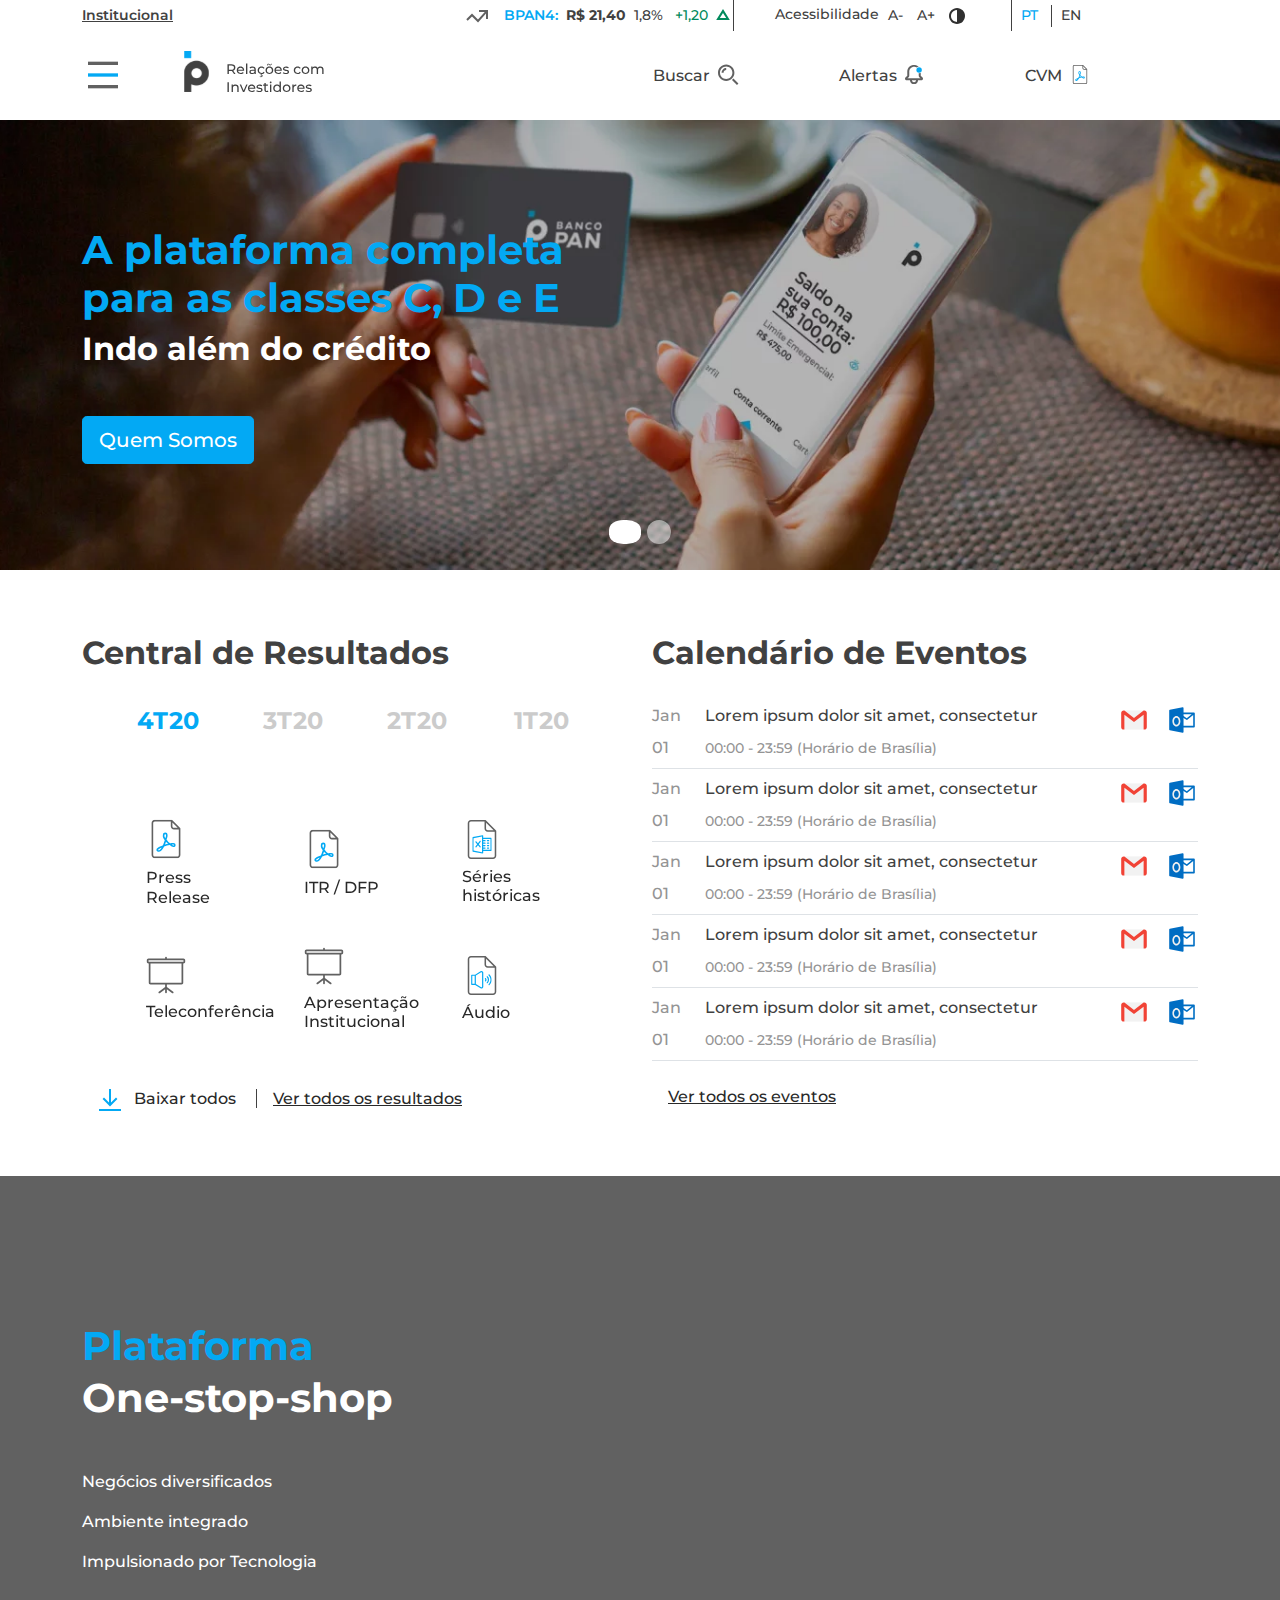
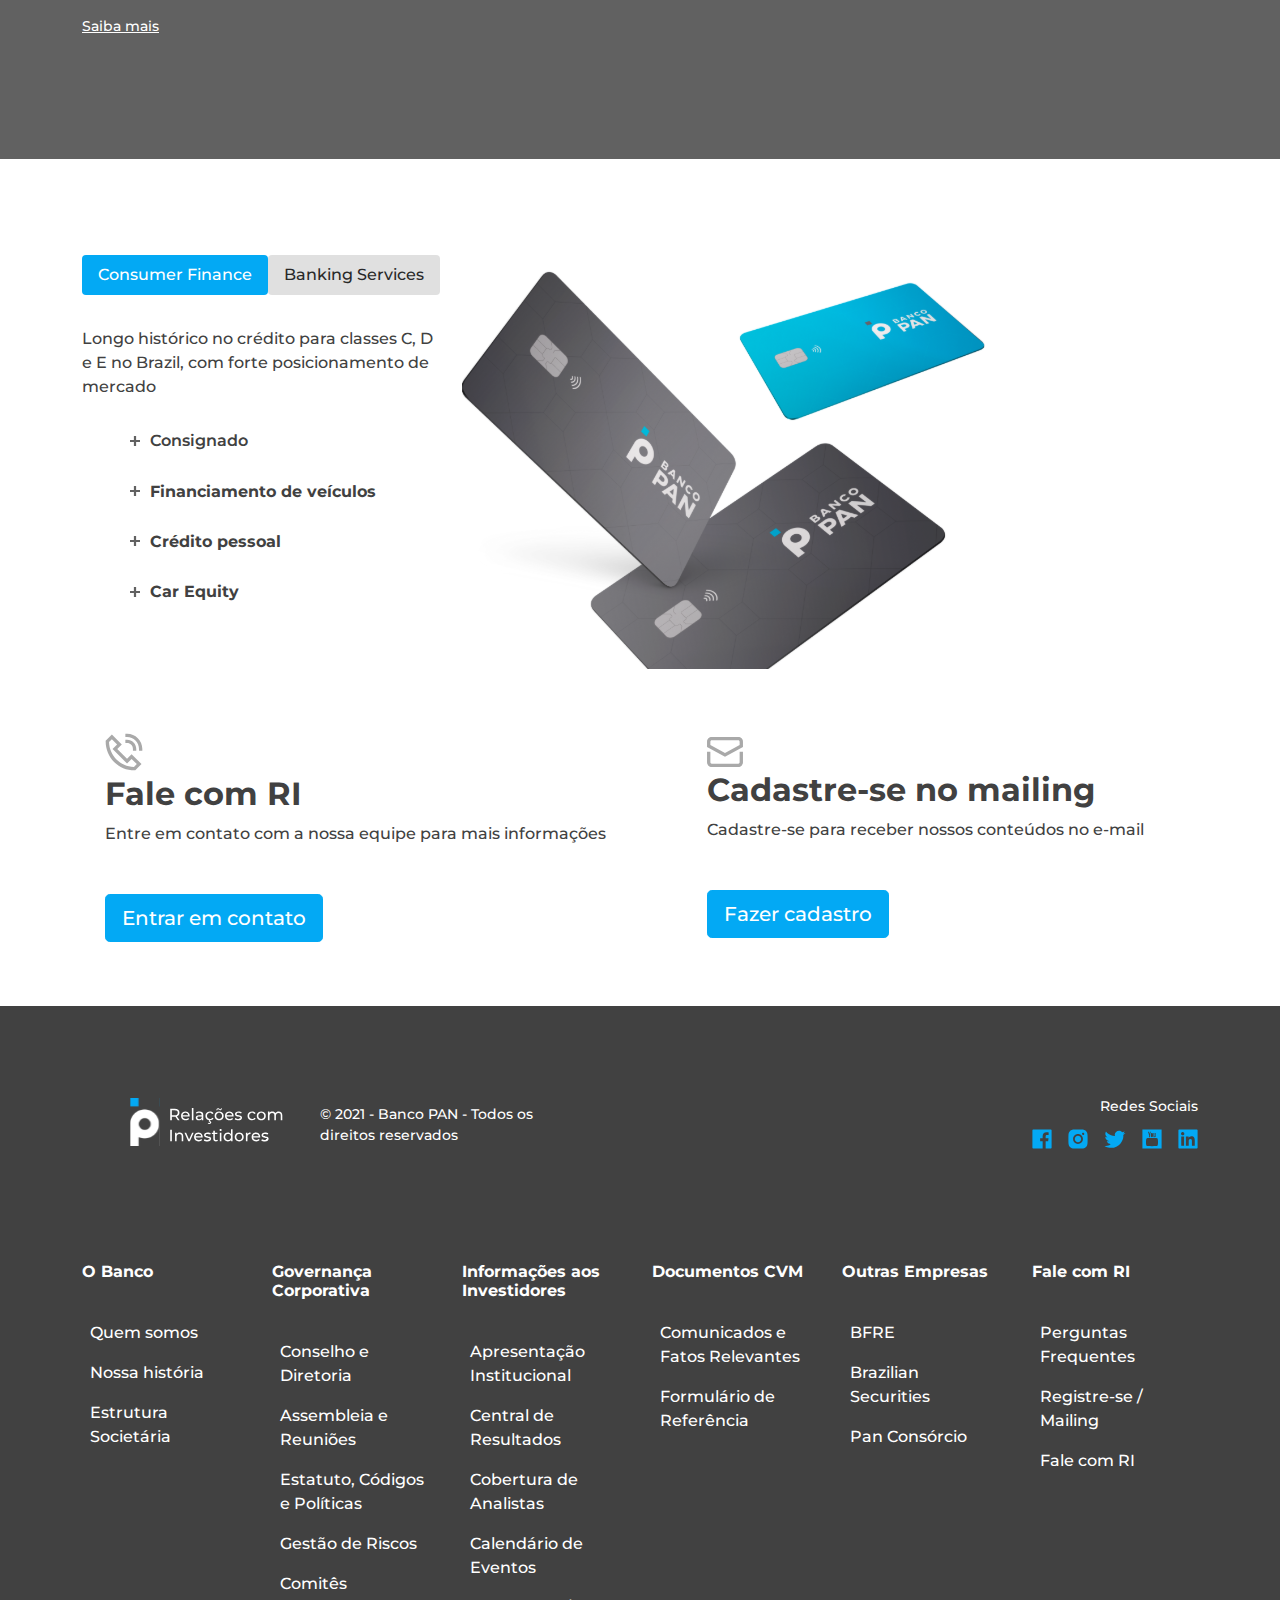
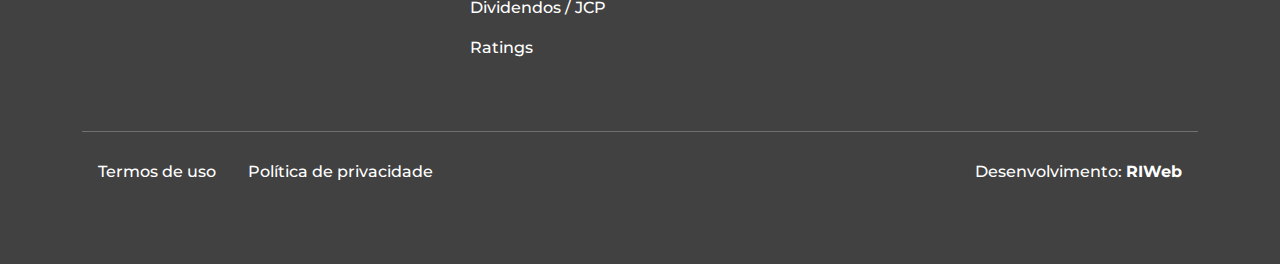
==== index.html @ a2a96b4c "2 pages left" ====
<!doctype html>
<html lang="en">
  <head>
    <meta charset="utf-8">
    <meta name="viewport" content="width=device-width, initial-scale=1">

    <link rel="stylesheet" href="css/main.css">
    <link href="https://unpkg.com/aos@2.3.1/dist/aos.css" rel="stylesheet">
    <link rel="icon" href="images/brand.svg">

    <title>BANCO PAN - Home</title>
    
  </head>
  
  <body>
    <header id="header">
        <!-- top header -->
      <div class="top-header d-none d-lg-block container">
          <div class="row gx-0 align-items-center">

              <div class="col-1">
                  <a href="#" class="fw-bold text-dark text-decoration-underline" >Institucional</a>
              </div>

              <div class="offset-3 col-3">
                  <div class="content text-center">
                      <img class="d-inline px-2" src="images/stock.svg" alt="stock">
                      <div class="d-inline fw-bold text-primary px-1">BPAN4:</div>
                      <div class="d-inline fw-bolder">R$ 21,40</div>
                      <span class="d-inline px-1">1,8%</span>
                      <span class="d-inline text-feedback px-1">+1,20</span>
                      <img class="d-inline pb-1" src="images/vector2.svg" alt="stock">
                  </div>
              </div>

              <div class="col-3 border-dark border-start border-end border-1">
                  <div class="content text-center">
                      <p class="d-inline">Acessibilidade</p>
                      <button class="btn btn-sm px-1 ">A-</button>
                      <button class="btn btn-sm px-1 ">A+</button>
                      <button class="btn btn-sm px-1 pt-1"><img class="" src="images/darkmode.svg" alt="darkmode"></button>
                  </div>
              </div>

              <div class="col-2">
                  <div class="content">
                      <button active class="btn btn-sm text-primary">PT</button>
                      <span class=" border-start border-1 pb-1 border-dark"></span>
                      <button class="btn btn-sm">EN</button>
                  </div>
              </div>
          </div>
      </div>
      <!-- top header -->
      <!-- navbar -->
      <div class="container">
          <div class="row py-4 py-lg-3 pb-lg-4 gx-0 justify-content-between justify-content-lg-start align-items-end">

            <div class="col-3 col-lg-1">
                <button class="btn sidebar-toggle p-0">
                    <img class="mw-100" src="images/nav.svg" alt="nav">
                </button>
            </div>

            <div class="col-4 col-lg-2">
                <a href="index.html">
                    <img class="mw-100" src="images/brand-content.svg" alt="brand-content">
                </a>
            </div>

            <div class="d-none d-lg-block offset-lg-3 col-lg-2">
                <button class="btn searchbar-toggle">
                    Buscar 
                    <img class="mw-100 px-1 pb-1" src="images/search.svg" alt="search">
                </button>
            </div>

            <div class="d-none d-lg-block col-lg-2">
                <div class="dropdown">
                  <button class="btn btn-secondary dropdown-toggle" type="button" id="dropdownMenuButton1" data-bs-toggle="dropdown" aria-expanded="false">
                    Alertas  
                    <img class="mw-100 px-1 pb-1" src="images/alerted.svg" alt="alert">
                  </button>
                  <ul style="height: 400px;" class="scroll dropdown-menu dropdown-menu-end navbar-nav-scroll shadow py-4" aria-labelledby="dropdownMenuButton1">
                    <li class="user-select-none text-gray px-5">Últimas Atualizações</li>
                    <li class="py-4">
                        
                        <a class="dropdown-item px-5" href="#"><small class="dropdown-item text-gray">29/03/2021</small>Teleconferência 4T20</a>
                    </li>
                    <li class="py-4">
                        
                        <a class="dropdown-item px-5" href="#"><small class="dropdown-item text-gray">29/03/2021</small>Teleconferência 4T20</a>
                    </li>
                    <li class="py-4">
                        
                        <a class="dropdown-item px-5" href="#"><small class="dropdown-item text-gray">29/03/2021</small>Teleconferência 4T20</a>
                    </li>
                    <li class="py-4">
                        
                        <a class="dropdown-item px-5" href="#"><small class="dropdown-item text-gray">29/03/2021</small>Teleconferência 4T20</a>
                    </li>
                    <li><a class="nav-link text-nowrap px-5" href="#">Ver mais atualizações</a></li>
                  </ul>
                </div>
            </div>

            <div class="d-none d-lg-block col-lg-2">
                <button class="btn">
                    CVM  
                    <img class="mw-100 px-1 pb-1" src="images/pdf 1.svg" alt="pdf 1">
                </button>
            </div>

          </div>

      </div>
      <!-- navbar -->
      <!-- navbar-aside -->
      <aside class="sidebar">
        <div class="sidebar-header d-flex align-items-center justify-content-start justify-content-lg-evenly pt-6 pb-3 bg-dark">
        <button class="close-btn btn">
          <img class="mw-100" src="images/close.svg" alt="close">
        </button>
        <a href="index.html"><img class="mw-100" src="images/brand-white.svg" alt="brand">
        </div></a>
        <!-- search -->
        <div class="container">
            <div class="row d-flex d-lg-none gx-3 justify-content-between align-items-center border-bottom border-1 border-gray ">
              <div class="col-12 text-center">
                  <a href="#" class="nav-link text-dark" >Institucional</a>
              </div>
              <div class="col-8">
                  <form action="" method="GET">
                    <div class="input-group">
                        <input type="text" class="form-control" placeholder="" aria-label="Search Button" aria-describedby="search-btn2">
                        <button type="submit" class="btn" id="search-btn2">
                            <img class="mw-100 px-1 pb-1" src="images/search.svg" alt="search">
                        </button>
                      </div>
                  </form>
              </div>

              <div class="col-2">
                  <!-- <button class="btn">
                      <img class="mw-100 px-1 pb-1" src="images/alerted.svg" alt="alert">
                  </button> -->
                  <div class="dropdown text-center">
                    <button class="btn btn-secondary dropdown-toggle" type="button" id="dropdownMenuButton1" data-bs-toggle="dropdown" aria-expanded="false">
                      <img class="mw-100 px-1 pb-1" src="images/alerted.svg" alt="alert">
                    </button>
                    <ul class="dropdown-menu navbar-nav-scroll dropdown-menu-end shadow py-4" aria-labelledby="dropdownMenuButton1">
                      <li class="user-select-none text-gray px-5">Últimas Atualizações</li>
                      <li class="py-4">

                          <a class="dropdown-item px-5" href="#"><small class="dropdown-item text-gray">29/03/2021</small>Teleconferência 4T20</a>
                      </li>
                      <li class="py-4">

                          <a class="dropdown-item px-5" href="#"><small class="dropdown-item text-gray">29/03/2021</small>Teleconferência 4T20</a>
                      </li>
                      <li class="py-4">

                          <a class="dropdown-item px-5" href="#"><small class="dropdown-item text-gray">29/03/2021</small>Teleconferência 4T20</a>
                      </li>
                      <li class="py-4">

                          <a class="dropdown-item px-5" href="#"><small class="dropdown-item text-gray">29/03/2021</small>Teleconferência 4T20</a>
                      </li>
                      <li><a class="nav-link text-nowrap px-5" href="#">Ver mais atualizações</a></li>
                    </ul>
                  </div>
              </div>

              <div class="col-2">
                  <button class="btn">
                      <img class="mw-100 px-1 pb-1" src="images/pdf 1.svg" alt="pdf 1">
                  </button>
              </div>

            </div>
        </div>
        <!--nav menu -->

        <!-- nav accordion -->
        <!-- nav accordion -->
        <!-- nav accordion -->
        <div class="accordion accordion-flush ps-3 ps-lg-8 mt-4 mt-lg-7" id="accordionNav1">
          <div class="accordion-item">
            <h2 class="accordion-header" id="nav-heading1">
              <button class="accordion-button collapsed" type="button" data-bs-toggle="collapse" data-bs-target="#nav-collapse1" aria-expanded="false" aria-controls="nav-collapse1">
                O Banco
              </button>
            </h2>
            <div id="nav-collapse1" class="accordion-collapse collapse" aria-labelledby="nav-heading1" data-bs-parent="#accordionNav1">
              <div class="accordion-body">
                <ul class="ps-5 navbar-nav">
                  <li class="nav-item">
                      <a href="quem-somos.html" class="nav-link">Quem somos</a>
                  </li>
                  <li class="nav-item">
                      <a href="nossa-história.html" class="nav-link">Nossa história</a>
                  </li>
                  <li class="nav-item">
                      <a href="estrutura-Societária.html" class="nav-link">Estrutura Societária</a>
                  </li>
                </ul>
              </div>
            </div>
          </div>
          <div class="accordion-item">
            <h2 class="accordion-header" id="nav-heading2">
              <button class="accordion-button collapsed" type="button" data-bs-toggle="collapse" data-bs-target="#nav-collapse2" aria-expanded="false" aria-controls="nav-collapse2">
                Governança Corporativa
              </button>
            </h2>
            <div id="nav-collapse2" class="accordion-collapse collapse" aria-labelledby="nav-heading2" data-bs-parent="#accordionNav1">
              <div class="accordion-body">
                <ul class="ps-6 navbar-nav">
                  <li class="nav-item">
                      <a href="conselho-e-diretoria.html" class="nav-link">Conselho e Diretoria</a>
                  </li>
                  <li class="nav-item">
                      <a href="assembleia-e-reuniões.html" class="nav-link">Assembleia e Reuniões</a>
                  </li>
                  <li class="nav-item">
                      <a href="policy.html" class="nav-link">Estatuto, Códigos e Políticas</a>
                  </li>
                  </li>
                  <li class="nav-item">
                      <a href="gestão-de-riscos.html" class="nav-link">Gestão de Riscos</a>
                  </li>
                  </li>
                  <li class="nav-item">
                      <a href="comites.html" class="nav-link">Comitês</a>
                  </li>
                </ul>
              </div>
            </div>
          </div>
          <!-- normal link -->
          <a class="nav-link ps-7 fw-bolder text-dark ps-lg-7 ms-1" href="#">Sustentabilidade</a>
          <div class="accordion-item">
            <h2 class="accordion-header" id="nav-heading3">
              <button class="accordion-button collapsed" type="button" data-bs-toggle="collapse" data-bs-target="#nav-collapse3" aria-expanded="false" aria-controls="nav-collapse3">
                Informações aos Investidores
              </button>
            </h2>
            <div id="nav-collapse3" class="accordion-collapse collapse" aria-labelledby="nav-heading3" data-bs-parent="#accordionNav1">
              <div class="accordion-body">
                <ul class="ps-6 navbar-nav">
                  <li class="nav-item">
                      <a href="#" class="nav-link">Apresentação Institucional</a>
                  </li>
                  <li class="nav-item">
                      <a href="central-de-resultados.html" class="nav-link">Central de Resultados</a>
                  </li>
                  <li class="nav-item">
                      <a href="#" class="nav-link">Cobertura de Analistas</a>
                  </li>
                  </li>
                  <li class="nav-item">
                      <a href="calendário-de-eventos.html" class="nav-link">Calendário de Eventos</a>
                  </li>
                  </li>
                  <li class="nav-item">
                      <a href="#" class="nav-link">Dividendos / JCP</a>
                  </li>
                  </li>
                  <li class="nav-item">
                      <a href="#" class="nav-link">Ratings</a>
                  </li>
                </ul>
              </div>
            </div>
          </div>
          <div class="accordion-item">
            <h2 class="accordion-header" id="nav-heading4">
              <button class="accordion-button collapsed" type="button" data-bs-toggle="collapse" data-bs-target="#nav-collapse4" aria-expanded="false" aria-controls="nav-collapse4">
                Formulário de Referência
              </button>
            </h2>
            <div id="nav-collapse4" class="accordion-collapse collapse" aria-labelledby="nav-heading4" data-bs-parent="#accordionNav1">
              <div class="accordion-body">
                <ul class="ps-6 navbar-nav">
                  <li class="nav-item">
                      <a href="#" class="nav-link">Comunicados e Fatos Relevantes</a>
                  </li>
                  <li class="nav-item">
                      <a href="#" class="nav-link">Formulário de Referência</a>
                  </li>
                </ul>
              </div>
            </div>
          </div>
          <div class="accordion-item">
            <h2 class="accordion-header" id="nav-heading5">
              <button class="accordion-button collapsed" type="button" data-bs-toggle="collapse" data-bs-target="#nav-collapse5" aria-expanded="false" aria-controls="nav-collapse5">
                Pan Consórcio
              </button>
            </h2>
            <div id="nav-collapse5" class="accordion-collapse collapse" aria-labelledby="nav-heading5" data-bs-parent="#accordionNav1">
              <div class="accordion-body">
                <ul class="ps-6 navbar-nav">
                  <li class="nav-item">
                      <a href="#" class="nav-link">BFRE</a>
                  </li>
                  <li class="nav-item">
                      <a href="#" class="nav-link">Brazilian Securitiesa</a>
                  </li>
                  </li>
                  <li class="nav-item">
                      <a href="#" class="nav-link">Pan Consórcio</a>
                  </li>
                </ul>
              </div>
            </div>
          </div>
          <div class="accordion-item">
            <h2 class="accordion-header" id="nav-heading6">
              <button class="accordion-button collapsed" type="button" data-bs-toggle="collapse" data-bs-target="#nav-collapse6" aria-expanded="false" aria-controls="nav-collapse6">
                Fale com RI
              </button>
            </h2>
            <div id="nav-collapse6" class="accordion-collapse collapse" aria-labelledby="nav-heading6" data-bs-parent="#accordionNav1">
              <div class="accordion-body">
                <ul class="ps-6 navbar-nav">
                  <li class="nav-item">
                      <a href="#" class="nav-link">Perguntas Frequentes</a>
                  </li>
                  </li>
                  <li class="nav-item">
                      <a href="registre-se.html" class="nav-link">Registre-se / Mailing</a>
                  </li>
                  </li>
                  <li class="nav-item">
                      <a href="fale-com-rI.html" class="nav-link">Fale com RI</a>
                  </li>
                </ul>
              </div>
            </div>
          </div>
        </div>

        <!-- Stock -->
        <div class="d-block d-lg-none mb-4 ps-3">
            <div class="content text-start">
                <img class="d-inline px-2" src="images/stock.svg" alt="stock">
                <div class="d-inline fw-bold text-primary px-1">BPAN4:</div>
                <div class="d-inline fw-bolder">R$ 21,40</div>
                <span class="d-inline px-1">1,8%</span>
                <span class="d-inline text-feedback px-1">+1,20</span>
                <img class="d-inline pb-1" src="images/vector2.svg" alt="stock">
            </div>
        </div>

        <!-- accessiblity -->
        <div class="border-dark ps-4 mb-3 d-block d-lg-none">
            <div class="content">
                <p class="d-inline">Acessibilidade</p>
                <button class="btn btn-sm px-1 ">A-</button>
                <button class="btn btn-sm px-1 ">A+</button>
                <button class="btn btn-sm px-1 pt-1"><img class="" src="images/darkmode.svg" alt="darkmode"></button>
            </div>
        </div>

        <!-- language -->
        <div class="d-block ps-4 d-lg-none">
            <div class="content">
                <button active class="btn btn-sm text-primary">PT</button>
                <span class=" border-start border-1 pb-1 border-dark"></span>
                <button class="btn btn-sm">EN</button>
            </div>
        </div>

        


      </aside>
      <!-- navbar-aside -->
      <!-- searchbar toggle -->
      <div class="searchbar">
          <div class="container text-center py-5">
            <form action="" method="GET" class="col-10 mx-auto">
              <div class="input-group">
                  <button type="submit" class="btn" id="search-btn2">
                      <img class="mw-100 px-1 pb-1" src="images/searchblue.svg" alt="searchblue">
                  </button>
                  <input type="text" class="form-control border-bottom border-1 border-gray" placeholder="Ex. CVM" aria-label="Search Button" aria-describedby="search-btn2">
                  <button class="btn close-search" id="search-close">
                      <img class="mw-100 px-1 pb-1" src="images/closedark.svg" alt="searchblue">
                  </button>
                </div>
            </form>
          </div>
      </div>
      <!-- searchbar toggle -->
    </header>
    
      

      <!-- header ends here -->
      <!-- header ends here -->
      <!-- header ends here -->

      <!-- carousel -->
      <div class="bannercarousel container-fluid px-0">
        <div id="carouselIndicators" class="carousel slide" data-bs-ride="carousel">
          <div class="carousel-indicators">
            <button type="button" data-bs-target="#carouselIndicators" data-bs-slide-to="0" class="active" aria-current="true" aria-label="Slide 1"></button>
            <button type="button" data-bs-target="#carouselIndicators" data-bs-slide-to="1" aria-label="Slide 2"></button>
          </div>
          <div class="carousel-inner text-white">

            <div style="background-image: url(images/banner.webp);" class="carousel-item active position-relative">
              <div class="carousel-body">
                <div class="container h-100">
                  <div class="h-100 row justify-content-center justify-content-lg-start">
                    <div class="col-12 colmd-md-8 col-lg-6 align-self-center">
                      <h1 class="text-primary fw-bolder text-center text-lg-start">A plataforma completa para as classes C, D e E</h1>
                      <h2 class="fw-bolder text-center mb-5 text-lg-start">Indo além do crédito</h2>
                      <div class="text-center text-lg-start">
                          <button class="btn text-white btn-lg btn-primary ">Quem Somos</button>
                      </div>
                    </div>
                  </div>
                </div>
              </div>
            </div>

            <div style="background-image: url(images/banner-2.webp);" class="carousel-item position-relative">
              <div class="carousel-body">
                <div class="container h-100">
                  <div class="h-100 row justify-content-center justify-content-lg-start">
                    <div class="col-12 colmd-md-8 col-lg-6 align-self-center">
                      <h1 class="text-primary fw-bolder text-center text-lg-start">Divulgação de Resultados
                      4T20</h1>
                      <h2 class="fw-bolder text-center mb-5 text-lg-start">Teleconferência realizada em 09
                      de fevereiro</h2>
                      <div class="text-center text-lg-start">
                          <button class="btn text-white btn-lg btn-primary ">Quem Somos</button>
                      </div>
                    </div>
                  </div>
                </div>
              </div>
            </div>

          </div>
        </div>
      </div>

      <!-- section 2 -->
      <!-- section 2 -->
      <!-- section 2 -->
      <div class="container">
        <div class="row row-cols-1 row-cols-xl-2 gy-4 py-7">

          <div class="col">
            <h2 class="fw-bolder text-center text-lg-start mb-4">Central de Resultados</h2>

            <!--results carousel -->
            <div class="resultscarousel container">
              <div id="resultsCarousel" class="carousel slide" data-bs-interval="false" data-bs-ride="carousel">


                <!-- carousel buttons for desktop tab-->
                <div class="row row-cols-4 d-none d-lg-flex resultsbutton carousel-indicators">
                  <button type="button" data-bs-target="#resultsCarousel" data-bs-slide-to="0" class="btn active" aria-current="true" aria-label="Slide 1">4T20</button>

                  <button class="btn" type="button" data-bs-target="#resultsCarousel" data-bs-slide-to="1" aria-label="Slide 2">3T20</button>

                  <button class="btn" type="button" data-bs-target="#resultsCarousel" data-bs-slide-to="2" aria-label="Slide 3">2T20</button>

                  <button class="btn" type="button" data-bs-target="#resultsCarousel" data-bs-slide-to="3" aria-label="Slide 4">1T20</button>

                </div>
                <div class="carousel-inner">

                  <div class="carousel-item active">
                    <div class="carousel-body">
                      <div class="container">
                        

                        <div class="text-center d-lg-none">
                          <h2 class="text-primary mt-2 fw-bolder">4T20</h2>
                        </div>

                        <div class="row row-cols-1 row-cols-lg-3 gy-4 py-5 justify-content-center justify-content-lg-start align-items-center">
                          
                          <div class="col">
                            <a class="d-flex nav-link d-lg-grid gap-lg-2" href="#">
                              <img src="images/pdf 1.svg" alt="">
                              <h6>Press Release</h6>
                            </a>
                          </div>
                          
                          <div class="col">
                            <a class="d-flex nav-link d-lg-grid gap-lg-2" href="#">
                              <img src="images/pdf 1.svg" alt="">
                              <h6>ITR / DFP</h6>
                            </a>
                          </div>
                          
                          <div class="col">
                            <a class="d-flex nav-link d-lg-grid gap-lg-2" href="#">
                              <img src="images/excel 1.svg" alt="">
                              <h6>Séries históricas</h6>
                            </a>
                          </div>
                          
                          <div class="col">
                            <a class="d-flex nav-link d-lg-grid gap-lg-2" href="#">
                              <img src="images/Vector(5).svg" alt="">
                              <h6>Teleconferência</h6>
                            </a>
                          </div>
                          
                          <div class="col">
                            <a class="d-flex nav-link d-lg-grid gap-lg-2" href="#">
                              <img src="images/Vector(5).svg" alt="">
                              <h6>Apresentação Institucional</h6>
                            </a>
                          </div>
                          
                          <div class="col">
                            <a class="d-flex nav-link d-lg-grid gap-lg-2" href="#">
                              <img src="images/docs 1.svg" alt="">
                              <h6>Áudio</h6>
                            </a>
                          </div>

                        </div>
                      </div>
                    </div>
                  </div>

                  <div class="carousel-item position-relative">
                    <div class="carousel-body">
                      <div class="container">
                        

                        <div class="text-center d-lg-none">
                          <h2 class="text-primary mt-2 fw-bolder">3T20</h2>
                        </div>

                        <div class="row row-cols-1 row-cols-lg-3 gy-4 py-5 justify-content-center justify-content-lg-start align-items-center">
                          
                          <div class="col">
                            <a class="d-flex nav-link d-lg-grid gap-lg-2" href="#">
                              <img src="images/pdf 1.svg" alt="">
                              <h6>Press Release</h6>
                            </a>
                          </div>
                          
                          <div class="col">
                            <a class="d-flex nav-link d-lg-grid gap-lg-2" href="#">
                              <img src="images/pdf 1.svg" alt="">
                              <h6>ITR / DFP</h6>
                            </a>
                          </div>
                          
                          <div class="col">
                            <a class="d-flex nav-link d-lg-grid gap-lg-2" href="#">
                              <img src="images/excel 1.svg" alt="">
                              <h6>Séries históricas</h6>
                            </a>
                          </div>
                          
                          <div class="col">
                            <a class="d-flex nav-link d-lg-grid gap-lg-2" href="#">
                              <img src="images/Vector(5).svg" alt="">
                              <h6>Teleconferência</h6>
                            </a>
                          </div>
                          
                          <div class="col">
                            <a class="d-flex nav-link d-lg-grid gap-lg-2" href="#">
                              <img src="images/Vector(5).svg" alt="">
                              <h6>Apresentação Institucional</h6>
                            </a>
                          </div>
                          
                          <div class="col">
                            <a class="d-flex nav-link d-lg-grid gap-lg-2" href="#">
                              <img src="images/docs 1.svg" alt="">
                              <h6>Áudio</h6>
                            </a>
                          </div>

                        </div>
                      </div>
                    </div>
                  </div>

                  <div class="carousel-item position-relative">
                    <div class="carousel-body">
                      <div class="container">
                        

                        <div class="text-center d-lg-none">
                          <h2 class="text-primary mt-2 fw-bolder">2T20</h2>
                        </div>

                        <div class="row row-cols-1 row-cols-lg-3 gy-4 py-5 justify-content-center justify-content-lg-start align-items-center">
                          
                          <div class="col">
                            <a class="d-flex nav-link d-lg-grid gap-lg-2" href="#">
                              <img src="images/pdf 1.svg" alt="">
                              <h6>Press Release</h6>
                            </a>
                          </div>
                          
                          <div class="col">
                            <a class="d-flex nav-link d-lg-grid gap-lg-2" href="#">
                              <img src="images/pdf 1.svg" alt="">
                              <h6>ITR / DFP</h6>
                            </a>
                          </div>
                          
                          <div class="col">
                            <a class="d-flex nav-link d-lg-grid gap-lg-2" href="#">
                              <img src="images/excel 1.svg" alt="">
                              <h6>Séries históricas</h6>
                            </a>
                          </div>
                          
                          <div class="col">
                            <a class="d-flex nav-link d-lg-grid gap-lg-2" href="#">
                              <img src="images/Vector(5).svg" alt="">
                              <h6>Teleconferência</h6>
                            </a>
                          </div>
                          
                          <div class="col">
                            <a class="d-flex nav-link d-lg-grid gap-lg-2" href="#">
                              <img src="images/Vector(5).svg" alt="">
                              <h6>Apresentação Institucional</h6>
                            </a>
                          </div>
                          
                          <div class="col">
                            <a class="d-flex nav-link d-lg-grid gap-lg-2" href="#">
                              <img src="images/docs 1.svg" alt="">
                              <h6>Áudio</h6>
                            </a>
                          </div>

                        </div>
                      </div>
                    </div>
                  </div>

                  <div class="carousel-item position-relative">
                    <div class="carousel-body">
                      <div class="container">
                        

                        <div class="text-center d-lg-none">
                          <h2 class="text-primary mt-2 fw-bolder">1T20</h2>
                        </div>

                        <div class="row row-cols-1 row-cols-lg-3 gy-4 py-5 justify-content-center justify-content-lg-start align-items-center">
                          
                          <div class="col">
                            <a class="d-flex nav-link d-lg-grid gap-lg-2" href="#">
                              <img src="images/pdf 1.svg" alt="">
                              <h6>Press Release</h6>
                            </a>
                          </div>
                          
                          <div class="col">
                            <a class="d-flex nav-link d-lg-grid gap-lg-2" href="#">
                              <img src="images/pdf 1.svg" alt="">
                              <h6>ITR / DFP</h6>
                            </a>
                          </div>
                          
                          <div class="col">
                            <a class="d-flex nav-link d-lg-grid gap-lg-2" href="#">
                              <img src="images/excel 1.svg" alt="">
                              <h6>Séries históricas</h6>
                            </a>
                          </div>
                          
                          <div class="col">
                            <a class="d-flex nav-link d-lg-grid gap-lg-2" href="#">
                              <img src="images/Vector(5).svg" alt="">
                              <h6>Teleconferência</h6>
                            </a>
                          </div>
                          
                          <div class="col">
                            <a class="d-flex nav-link d-lg-grid gap-lg-2" href="#">
                              <img src="images/Vector(5).svg" alt="">
                              <h6>Apresentação Institucional</h6>
                            </a>
                          </div>
                          
                          <div class="col">
                            <a class="d-flex nav-link d-lg-grid gap-lg-2" href="#">
                              <img src="images/docs 1.svg" alt="">
                              <h6>Áudio</h6>
                            </a>
                          </div>

                        </div>
                      </div>
                    </div>
                  </div>


                </div>

                <!-- carousel arrows -->
                <button class="d-lg-none carousel-control-prev" type="button" data-bs-target="#resultsCarousel" data-bs-slide="prev">
                  <span class="carousel-control-prev-icon" aria-hidden="true"></span>
                  <span class="visually-hidden">Previous</span>
                </button>
                <button class="d-lg-none carousel-control-next" type="button" data-bs-target="#resultsCarousel" data-bs-slide="next">
                  <span class="carousel-control-next-icon" aria-hidden="true"></span>
                  <span class="visually-hidden">Next</span>
                </button>
              </div>
            </div>

            <div class="text-center d-grid gap-2 gap-md-0  d-md-block text-lg-start">
              <a class="nav-link border-end d-inline py-0 border-1 border-md-0 border-dark" href="#">
                <img class="pe-2" src="images/download 1.svg" alt="">
                <span>Baixar todos</span>
              </a>
              <a href="#" class="d-inline text-decoration-underline nav-link">Ver todos os resultados</a>
            </div>


          </div>

          <div class="col">
            <h2 class="fw-bolder text-center text-lg-start mb-4">Calendário de Eventos</h2>

            <div class="calender-list calender-list-home mb-4">

              <!-- entry -->
              <div class="d-grid gap-3 d-md-flex border-bottom py-2">
                <div class="d-grid gap-2 gap-md-4 d-md-flex alight-items-center">
                  <div class="date d-md-grid gap-2 d-flex">
                    <div class="">Jan</div>
                    <div class="">01</div>
                  </div>
                  <div class="content d-grid gap-1 gap-lg-2">
                    <div class="title">Lorem ipsum dolor sit amet, consectetur</div>
                    <div class="time">00:00 - 23:59 (Horário de Brasília)</div>
                  </div>

                </div>
                <div class="col links justify-content-md-end d-flex gap-3">
                  <a href="#" class="nav-link p-0"><img src="images/gmail.svg" alt=""></a>
                  <a href="#" class="nav-link p-0"><img src="images/outlook.svg" alt=""></a>
                </div>
              </div>

              <!-- entry -->
              <div class="d-grid gap-3 d-md-flex border-bottom py-2">
                <div class="d-grid gap-2 gap-md-4 d-md-flex alight-items-center">
                  <div class="date d-md-grid gap-2 d-flex">
                    <div class="">Jan</div>
                    <div class="">01</div>
                  </div>
                  <div class="content d-grid gap-1 gap-lg-2">
                    <div class="title">Lorem ipsum dolor sit amet, consectetur</div>
                    <div class="time">00:00 - 23:59 (Horário de Brasília)</div>
                  </div>

                </div>
                <div class="col links justify-content-md-end d-flex gap-3">
                  <a href="#" class="nav-link p-0"><img src="images/gmail.svg" alt=""></a>
                  <a href="#" class="nav-link p-0"><img src="images/outlook.svg" alt=""></a>
                </div>
              </div>

              <!-- entry -->
              <div class="d-grid gap-3 d-md-flex border-bottom py-2">
                <div class="d-grid gap-2 gap-md-4 d-md-flex alight-items-center">
                  <div class="date d-md-grid gap-2 d-flex">
                    <div class="">Jan</div>
                    <div class="">01</div>
                  </div>
                  <div class="content d-grid gap-1 gap-lg-2">
                    <div class="title">Lorem ipsum dolor sit amet, consectetur</div>
                    <div class="time">00:00 - 23:59 (Horário de Brasília)</div>
                  </div>

                </div>
                <div class="col links justify-content-md-end d-flex gap-3">
                  <a href="#" class="nav-link p-0"><img src="images/gmail.svg" alt=""></a>
                  <a href="#" class="nav-link p-0"><img src="images/outlook.svg" alt=""></a>
                </div>
              </div>

              <!-- entry -->
              <div class="d-grid gap-3 d-md-flex border-bottom py-2">
                <div class="d-grid gap-2 gap-md-4 d-md-flex alight-items-center">
                  <div class="date d-md-grid gap-2 d-flex">
                    <div class="">Jan</div>
                    <div class="">01</div>
                  </div>
                  <div class="content d-grid gap-1 gap-lg-2">
                    <div class="title">Lorem ipsum dolor sit amet, consectetur</div>
                    <div class="time">00:00 - 23:59 (Horário de Brasília)</div>
                  </div>

                </div>
                <div class="col links justify-content-md-end d-flex gap-3">
                  <a href="#" class="nav-link p-0"><img src="images/gmail.svg" alt=""></a>
                  <a href="#" class="nav-link p-0"><img src="images/outlook.svg" alt=""></a>
                </div>
              </div>

              <!-- entry -->
              <div class="d-grid gap-3 d-md-flex border-bottom py-2">
                <div class="d-grid gap-2 gap-md-4 d-md-flex alight-items-center">
                  <div class="date d-md-grid gap-2 d-flex">
                    <div class="">Jan</div>
                    <div class="">01</div>
                  </div>
                  <div class="content d-grid gap-1 gap-lg-2">
                    <div class="title">Lorem ipsum dolor sit amet, consectetur</div>
                    <div class="time">00:00 - 23:59 (Horário de Brasília)</div>
                  </div>

                </div>
                <div class="col links justify-content-md-end d-flex gap-3">
                  <a href="#" class="nav-link p-0"><img src="images/gmail.svg" alt=""></a>
                  <a href="#" class="nav-link p-0"><img src="images/outlook.svg" alt=""></a>
                </div>
              </div>

            </div>

            <div class="text-center text-lg-start">
              <a href="#" class="d-inline text-decoration-underline nav-link">Ver todos os eventos</a>
            </div>


            

          </div>

          <div class="col"></div>

        </div>
      </div>

      <!-- section consumer finance -->
      <section class="consumer finance bg-gray">
        <div class="container  text-white">
          <div class="row align-items-center py-4 py-lg-5 gy-4">
            <div class="col-12 text-center text-lg-start col-lg-4">
              <h1 class="fw-bolder mb-1 text-primary">Plataforma</h1>
              <h1 class="fw-bolder mb-5">One-stop-shop</h1>
              <p>Negócios diversificados</p>
              <p>Ambiente integrado</p>
              <p>Impulsionado por Tecnologia</p>
              <br>
              <a class="text-white" href="#"><small>Saiba mais</small></a>
            </div>

            <div class="col-12 col-lg-8">
              <div class="img-base">
                <img data-aos="fade-in" data-aos-anchor-placement="top-center"  class="mw-100" src="images/mobilebanner.svg" alt="mobilebanner">
              </div>
            </div>
          </div>
        </div>
      </section>

      <!-- section tab cards -->
      <section class="cards mb-7 mt-lg-8">
        <div class="container">
          <div class="content">
            <ul class="nav justify-content-center justify-content-lg-start nav-pills mb-3" id="pills-tab" role="tablist">
              <li class="nav-item" role="presentation">
                <button class="nav-link active" id="pills-home-tab" data-bs-toggle="pill" data-bs-target="#pills-home" type="button" role="tab" aria-controls="pills-home" aria-selected="true">Consumer Finance</button>
              </li>
              <li class="nav-item" role="presentation">
                <button class="nav-link" id="pills-profile-tab" data-bs-toggle="pill" data-bs-target="#pills-profile" type="button" role="tab" aria-controls="pills-profile" aria-selected="false">Banking Services</button>
              </li>
            </ul>

            <div class="tab-content" id="pills-tabContent">
              <div class="tab-pane fade show active" id="pills-home" role="tabpanel" aria-labelledby="pills-home-tab">
                <div class="row align-items-start gy-4 mb-4">
                  <div class="col-12 col-lg-6 col-xl-4">
                    <p class="mt-0 pt-lg-3">Longo histórico no crédito para classes C, D e E no Brazil, com forte posicionamento de mercado</p>
                    <div class="accordion accordion-flush" id="accordionFlushExample0">
                      <div class="accordion-item">
                        <h2 class="accordion-header" id="flush-heading1">
                          <button class="accordion-button fw-bold collapsed" type="button" data-bs-toggle="collapse" data-bs-target="#flush-collapse1" aria-expanded="false" aria-controls="flush-collapse1">
                          Consignado
                          </button>
                        </h2>
                        <div id="flush-collapse1" class="accordion-collapse collapse" aria-labelledby="flush-heading1" data-bs-parent="#accordionFlushExample0">
                          <div class="accordion-body">
                            <ul class="text-dark">
                              <li class="nav-item">
                                  <a href="#" class="nav-link">Checking Account</a>
                              </li>
                              <li class="nav-item">
                                  <a href="#" class="nav-link">Credit Card</a>
                              </li>
                              <li class="nav-item">
                                  <a href="#" class="nav-link">Debit Card</a>
                              </li>
                              <li class="nav-item">
                                  <a href="#" class="nav-link">Top Ups</a>
                              </li>
                            </ul>
                          </div>
                        </div>
                      </div>
                      <div class="accordion-item">
                        <h2 class="accordion-header" id="flush-heading2">
                          <button class="accordion-button fw-bolder collapsed" type="button" data-bs-toggle="collapse" data-bs-target="#flush-collapse2" aria-expanded="false" aria-controls="flush-collapse2">
                          Financiamento de veículos
                          </button>
                        </h2>
                        <div id="flush-collapse2" class="accordion-collapse collapse" aria-labelledby="flush-heading2" data-bs-parent="#accordionFlushExample0">
                          <div class="accordion-body">
                            <ul class="text-dark">
                              <li class="nav-item">
                                  <a href="#" class="nav-link">Checking Account</a>
                              </li>
                              <li class="nav-item">
                                  <a href="#" class="nav-link">Credit Card</a>
                              </li>
                              <li class="nav-item">
                                  <a href="#" class="nav-link">Debit Card</a>
                              </li>
                              <li class="nav-item">
                                  <a href="#" class="nav-link">Top Ups</a>
                              </li>
                            </ul>
                          </div>
                        </div>
                      </div>
                      <div class="accordion-item">
                        <h2 class="accordion-header" id="flush-heading3">
                          <button class="accordion-button fw-bolder collapsed" type="button" data-bs-toggle="collapse" data-bs-target="#flush-collapse3" aria-expanded="false" aria-controls="flush-collapse3">
                          Crédito pessoal
                          </button>
                        </h2>
                        <div id="flush-collapse3" class="accordion-collapse collapse" aria-labelledby="flush-heading3" data-bs-parent="#accordionFlushExample0">
                          <div class="accordion-body">
                            <ul class="text-dark">
                              <li class="nav-item">
                                  <a href="#" class="nav-link">Checking Account</a>
                              </li>
                              <li class="nav-item">
                                  <a href="#" class="nav-link">Credit Card</a>
                              </li>
                              <li class="nav-item">
                                  <a href="#" class="nav-link">Debit Card</a>
                              </li>
                              <li class="nav-item">
                                  <a href="#" class="nav-link">Top Ups</a>
                              </li>
                            </ul>
                          </div>
                        </div>
                      </div>
                      <div class="accordion-item">
                        <h2 class="accordion-header" id="flush-heading4">
                          <button class="accordion-button fw-bolder collapsed" type="button" data-bs-toggle="collapse" data-bs-target="#flush-collapse4" aria-expanded="false" aria-controls="flush-collapse4">
                          Car Equity
                          </button>
                        </h2>
                        <div id="flush-collapse4" class="accordion-collapse collapse" aria-labelledby="flush-heading4" data-bs-parent="#accordionFlushExample0">
                          <div class="accordion-body">
                            <ul class="text-dark">
                              <li class="nav-item">
                                  <a href="#" class="nav-link">Checking Account</a>
                              </li>
                              <li class="nav-item">
                                  <a href="#" class="nav-link">Credit Card</a>
                              </li>
                              <li class="nav-item">
                                  <a href="#" class="nav-link">Debit Card</a>
                              </li>
                              <li class="nav-item">
                                  <a href="#" class="nav-link">Top Ups</a>
                              </li>
                            </ul>
                          </div>
                        </div>
                      </div>
                    </div>
                  </div>

                  <div class="col-12 col-lg-6 col-xl-8">
                    <div class="img-base mt-lg-n6">
                      <img class="mw-100" src="images/cards.svg" alt="cards">
                    </div>
                  </div>
                </div>
              </div>
              <div class="tab-pane fade" id="pills-profile" role="tabpanel" aria-labelledby="pills-profile-tab">
                <div class="row align-items-start gy-4 mb-4">
                  <div class="col-12 col-lg-6 col-xl-4">
                    <p class="mt-0 pt-lg-3">Longo histórico no crédito para classes C, D e E no Brazil, com forte posicionamento de mercado</p>
                    <div class="accordion accordion-flush" id="accordionFlushExample">
                      <div class="accordion-item">
                        <h2 class="accordion-header" id="flush-headingOne">
                          <button class="accordion-button fw-bold collapsed" type="button" data-bs-toggle="collapse" data-bs-target="#flush-collapseOne" aria-expanded="false" aria-controls="flush-collapseOne">
                          Banco Transacional
                          </button>
                        </h2>
                        <div id="flush-collapseOne" class="accordion-collapse collapse" aria-labelledby="flush-headingOne" data-bs-parent="#accordionFlushExample">
                          <div class="accordion-body">
                            <ul class="text-dark">
                              <li class="nav-item">
                                  <a href="#" class="nav-link">Checking Account</a>
                              </li>
                              <li class="nav-item">
                                  <a href="#" class="nav-link">Credit Card</a>
                              </li>
                              <li class="nav-item">
                                  <a href="#" class="nav-link">Debit Card</a>
                              </li>
                              <li class="nav-item">
                                  <a href="#" class="nav-link">Top Ups</a>
                              </li>
                            </ul>
                          </div>
                        </div>
                      </div>
                      <div class="accordion-item">
                        <h2 class="accordion-header" id="flush-headingTwo">
                          <button class="accordion-button fw-bolder collapsed" type="button" data-bs-toggle="collapse" data-bs-target="#flush-collapseTwo" aria-expanded="false" aria-controls="flush-collapseTwo">
                            Seguros
                          </button>
                        </h2>
                        <div id="flush-collapseTwo" class="accordion-collapse collapse" aria-labelledby="flush-headingTwo" data-bs-parent="#accordionFlushExample">
                          <div class="accordion-body">
                            <ul class="text-dark">
                              <li class="nav-item">
                                  <a href="#" class="nav-link">Checking Account</a>
                              </li>
                              <li class="nav-item">
                                  <a href="#" class="nav-link">Credit Card</a>
                              </li>
                              <li class="nav-item">
                                  <a href="#" class="nav-link">Debit Card</a>
                              </li>
                              <li class="nav-item">
                                  <a href="#" class="nav-link">Top Ups</a>
                              </li>
                            </ul>
                          </div>
                        </div>
                      </div>
                      <div class="accordion-item">
                        <h2 class="accordion-header" id="flush-headingThree">
                          <button class="accordion-button fw-bolder collapsed" type="button" data-bs-toggle="collapse" data-bs-target="#flush-collapseThree" aria-expanded="false" aria-controls="flush-collapseThree">
                            Adquirência
                          </button>
                        </h2>
                        <div id="flush-collapseThree" class="accordion-collapse collapse" aria-labelledby="flush-headingThree" data-bs-parent="#accordionFlushExample">
                          <div class="accordion-body">
                            <ul class="text-dark">
                              <li class="nav-item">
                                  <a href="#" class="nav-link">Checking Account</a>
                              </li>
                              <li class="nav-item">
                                  <a href="#" class="nav-link">Credit Card</a>
                              </li>
                              <li class="nav-item">
                                  <a href="#" class="nav-link">Debit Card</a>
                              </li>
                              <li class="nav-item">
                                  <a href="#" class="nav-link">Top Ups</a>
                              </li>
                            </ul>
                          </div>
                        </div>
                      </div>
                      <div class="accordion-item">
                        <h2 class="accordion-header" id="flush-headingFour">
                          <button class="accordion-button fw-bolder collapsed" type="button" data-bs-toggle="collapse" data-bs-target="#flush-collapseFour" aria-expanded="false" aria-controls="flush-collapseFour">
                            Marketplace
                          </button>
                        </h2>
                        <div id="flush-collapseFour" class="accordion-collapse collapse" aria-labelledby="flush-headingFour" data-bs-parent="#accordionFlushExample">
                          <div class="accordion-body">
                            <ul class="text-dark">
                              <li class="nav-item">
                                  <a href="#" class="nav-link">Checking Account</a>
                              </li>
                              <li class="nav-item">
                                  <a href="#" class="nav-link">Credit Card</a>
                              </li>
                              <li class="nav-item">
                                  <a href="#" class="nav-link">Debit Card</a>
                              </li>
                              <li class="nav-item">
                                  <a href="#" class="nav-link">Top Ups</a>
                              </li>
                            </ul>
                          </div>
                        </div>
                      </div>
                      <div class="accordion-item">
                        <h2 class="accordion-header" id="flush-headingFive">
                          <button class="accordion-button fw-bolder collapsed" type="button" data-bs-toggle="collapse" data-bs-target="#flush-collapseFive" aria-expanded="false" aria-controls="flush-collapseFive">
                            Savings
                          </button>
                        </h2>
                        <div id="flush-collapseFive" class="accordion-collapse collapse" aria-labelledby="flush-headingFive" data-bs-parent="#accordionFlushExample">
                          <div class="accordion-body">
                            <ul class="text-dark">
                              <li class="nav-item">
                                  <a href="#" class="nav-link">Checking Account</a>
                              </li>
                              <li class="nav-item">
                                  <a href="#" class="nav-link">Credit Card</a>
                              </li>
                              <li class="nav-item">
                                  <a href="#" class="nav-link">Debit Card</a>
                              </li>
                              <li class="nav-item">
                                  <a href="#" class="nav-link">Top Ups</a>
                              </li>
                            </ul>
                          </div>
                        </div>
                      </div>
                    </div>
                  </div>

                  <div class="col-12 col-lg-6 col-xl-8">
                    <div class="img-base mt-lg-n6">
                      <img class="mw-100" src="images/mobile.svg" alt="cards">
                    </div>
                  </div>
                </div>
              </div>


              
            </div>
            
          </div>
        </div>
      </section>


      <!-- section register -->
      <section class="mb-7">
        <div class="container">
          <div class="row row-cols-1 row-cols-lg-2 align-items-center gy-5 text-center text-lg-start">
            
            <div class="col d-flex justify-content-center">
              <div class="content align-self-center">
                <img class="mw-100" src="images/Vector(9).svg" alt="telephone">
                <h2 class="fw-bolder mt-1">Fale com RI</h2>
                <p class="mb-4 mb-lg-5">Entre em contato com a nossa equipe para mais informações</p>
                <a class="btn btn-lg btn-primary text-white" href="fale-com-rI.html">Entrar em contato</a>
              </div>
            </div>
            <div class="col d-flex justify-content-center">
              <div class="content align-self-center">
                <img class="mw-100" src="images/Vector(8).svg" alt="mail">
                <h2 class="fw-bolder mt-1">Cadastre-se no mailing</h2>
                <p class="mb-4 mb-lg-5">Cadastre-se para receber nossos conteúdos no e-mail</p>
                <a class="btn btn-lg btn-primary text-white" href="registre-se.html">Fazer cadastro</a>
              </div>
            </div>
          </div>
        </div>
      </section>



      



    <!-- footer -->
    <!-- footer -->
    <!-- footer -->
    <footer class="bg-dark py-7 text-white">
      <div class="container">
      <div class="row align-items-center">

          <div class="col-12 col-lg-6">
          <div class="row gx-4 gy-4 align-items-end justify-content-center text-center text-lg-start">
              <img class="col-4 col-lg-5 col-xl-4 pe-4" src="images/brand-white.svg" alt="brand-white">
              <small class="col-12 col-lg-6 text-white">© 2021 - Banco PAN - Todos os direitos reservados</small>
          </div>
          </div>

          <div class="col-12 mt-4 offset-lg-3 col-lg-3 text-center text-lg-end ">
          <small class="mb-4 text-white">Redes Sociais</small>
          <ul class="ps-0 ps-lg-3 d-flex justify-content-center justify-content-lg-end align-items-center text-lg-end">
              <li class="nav-link px-2"><a href="#"><img src="images/Vector(10).svg" alt="facebook"></a></li>
              <li class="nav-link px-2"><a href="#"><img src="images/Vector(11).svg" alt="instagram"></a></li>
              <li class="nav-link px-2"><a href="#"><img src="images/Vector(12).svg" alt="twitter"></a></li>
              <li class="nav-link px-2"><a href="#"><img src="images/Vector(13).svg" alt="youtube"></a></li>
              <li class="nav-link px-2 pe-0"><a href="#"><img src="images/Vector(14).svg" alt="linkedin"></a></li>
          </ul>
          </div>


      </div>


      <!-- <div class="row mt-5  mb-5 ">

          

      </div> -->
      <div class="accordion accordion-flush row my-5 gy-4 text-center text-lg-start justify-content-center justify-content-xl-start row-cols-1 row-cols-lg-3 row-cols-xl-6" id="accordionFoot1">
        <div class="accordion-item col">
          <h2 class="accordion-header" id="foot-heading1">
            <button class="accordion-button collapsed" type="button" data-bs-toggle="collapse" data-bs-target="#foot-collapse1" aria-expanded="false" aria-controls="foot-collapse1">
              O Banco
            </button>
          </h2>
          <div id="foot-collapse1" class="accordion-collapse collapse" aria-labelledby="foot-heading1" data-bs-parent="#accordionFoot1">
            <div class="accordion-body">
              <ul class="navbar-nav">
                <li class="nav-item">
                    <a href="quem-somos.html" class="nav-link">Quem somos</a>
                </li>
                <li class="nav-item">
                    <a href="nossa-história.html" class="nav-link">Nossa história</a>
                </li>
                <li class="nav-item">
                    <a href="estrutura-Societária.html" class="nav-link">Estrutura Societária</a>
                </li>
              </ul>
            </div>
          </div>
        </div>
        <div class="accordion-item col">
          <h2 class="accordion-header" id="foot-heading2">
            <button class="accordion-button collapsed" type="button" data-bs-toggle="collapse" data-bs-target="#foot-collapse2" aria-expanded="false" aria-controls="foot-collapse2">
              Governança Corporativa
            </button>
          </h2>
          <div id="foot-collapse2" class="accordion-collapse collapse" aria-labelledby="foot-heading2" data-bs-parent="#accordionFoot1">
            <div class="accordion-body">
              <ul class="navbar-nav">
                <li class="nav-item">
                    <a href="conselho-e-diretoria.html" class="nav-link">Conselho e Diretoria</a>
                </li>
                <li class="nav-item">
                    <a href="assembleia-e-reuniões.html" class="nav-link">Assembleia e Reuniões</a>
                </li>
                <li class="nav-item">
                    <a href="policy.html" class="nav-link">Estatuto, Códigos e Políticas</a>
                </li>
                </li>
                <li class="nav-item">
                    <a href="gestão-de-riscos.html" class="nav-link">Gestão de Riscos</a>
                </li>
                </li>
                <li class="nav-item">
                    <a href="comites.html" class="nav-link">Comitês</a>
                </li>
              </ul>
            </div>
          </div>
        </div>
        <div class="accordion-item col">
          <h2 class="accordion-header" id="foot-heading3">
            <button class="accordion-button collapsed" type="button" data-bs-toggle="collapse" data-bs-target="#foot-collapse3" aria-expanded="false" aria-controls="foot-collapse3">
              Informações aos Investidores
            </button>
          </h2>
          <div id="foot-collapse3" class="accordion-collapse collapse" aria-labelledby="foot-heading3" data-bs-parent="#accordionFoot1">
            <div class="accordion-body">
              <ul class="navbar-nav">
                <li class="nav-item">
                    <a href="#" class="nav-link">Apresentação Institucional</a>
                </li>
                <li class="nav-item">
                    <a href="central-de-resultados.html" class="nav-link">Central de Resultados</a>
                </li>
                <li class="nav-item">
                    <a href="#" class="nav-link">Cobertura de Analistas</a>
                </li>
                </li>
                <li class="nav-item">
                    <a href="calendário-de-eventos.html" class="nav-link">Calendário de Eventos</a>
                </li>
                </li>
                <li class="nav-item">
                    <a href="#" class="nav-link">Dividendos / JCP</a>
                </li>
                </li>
                <li class="nav-item">
                    <a href="#" class="nav-link">Ratings</a>
                </li>
              </ul>
            </div>
          </div>
        </div>
        <div class="accordion-item col">
          <h2 class="accordion-header" id="foot-heading4">
            <button class="accordion-button collapsed" type="button" data-bs-toggle="collapse" data-bs-target="#foot-collapse4" aria-expanded="false" aria-controls="foot-collapse4">
              Documentos CVM
            </button>
          </h2>
          <div id="foot-collapse4" class="accordion-collapse collapse" aria-labelledby="foot-heading4" data-bs-parent="#accordionFoot1">
            <div class="accordion-body">
              <ul class="navbar-nav">
                <li class="nav-item">
                    <a href="#" class="nav-link">Comunicados e Fatos Relevantes</a>
                </li>
                <li class="nav-item">
                    <a href="#" class="nav-link">Formulário de Referência</a>
                </li>
              </ul>
            </div>
          </div>
        </div>
        <div class="accordion-item col">
          <h2 class="accordion-header" id="foot-heading5">
            <button class="accordion-button collapsed" type="button" data-bs-toggle="collapse" data-bs-target="#foot-collapse5" aria-expanded="false" aria-controls="foot-collapse5">
              Outras Empresas
            </button>
          </h2>
          <div id="foot-collapse5" class="accordion-collapse collapse" aria-labelledby="foot-heading5" data-bs-parent="#accordionFoot1">
            <div class="accordion-body">
              <ul class="navbar-nav">
                <li class="nav-item">
                    <a href="#" class="nav-link">BFRE</a>
                </li>
                <li class="nav-item">
                    <a href="#" class="nav-link">Brazilian Securities</a>
                </li>
                </li>
                <li class="nav-item">
                    <a href="#" class="nav-link">Pan Consórcio</a>
                </li>
              </ul>
            </div>
          </div>
        </div>
        <div class="accordion-item col">
          <h2 class="accordion-header" id="foot-heading6">
            <button class="accordion-button collapsed" type="button" data-bs-toggle="collapse" data-bs-target="#foot-collapse6" aria-expanded="false" aria-controls="foot-collapse6">
              Fale com RI
            </button>
          </h2>
          <div id="foot-collapse6" class="accordion-collapse collapse" aria-labelledby="foot-heading6" data-bs-parent="#accordionFoot1">
            <div class="accordion-body">
              <ul class="navbar-nav">
                <li class="nav-item">
                    <a href="#" class="nav-link">Perguntas Frequentes</a>
                </li>
                </li>
                <li class="nav-item">
                    <a href="registre-se.html" class="nav-link">Registre-se / Mailing</a>
                </li>
                </li>
                <li class="nav-item">
                    <a href="fale-com-rI.html" class="nav-link">Fale com RI</a>
                </li>
              </ul>
            </div>
          </div>
        </div>
      </div>

      <hr>

      <div class="row pt-1 pb-2 align-items-center">
          <div class="col-12 col-lg-6">
          <ul class="nav justify-content-center justify-content-lg-start">
              <li class="nav-item">
              <a class="nav-link text-white" href="#">Termos de uso</a>
              </li>
              <li class="nav-item">
              <a class="nav-link text-white" href="#">Política de privacidade</a>
              </li>
          </ul>
          </div>
          <div class="col-12 col-lg-6">
          <ul class="nav justify-content-center justify-content-lg-end">
              <li class="nav-item">
              <a class="nav-link d-inline text-white" href="#">Desenvolvimento: <b>RIWeb</b></a>
              </li>
          </ul>
          </div>
      </div>


      </div>

  </footer>





  <script src="https://cdn.jsdelivr.net/npm/bootstrap@5.0.0-beta3/dist/js/bootstrap.bundle.min.js" integrity="sha384-JEW9xMcG8R+pH31jmWH6WWP0WintQrMb4s7ZOdauHnUtxwoG2vI5DkLtS3qm9Ekf" crossorigin="anonymous"></script>
  <script src="https://code.jquery.com/jquery-3.6.0.min.js" integrity="sha256-/xUj+3OJU5yExlq6GSYGSHk7tPXikynS7ogEvDej/m4=" crossorigin="anonymous"></script>
  <script src="https://unpkg.com/aos@2.3.1/dist/aos.js"></script>
  <script>
  AOS.init();
  </script>
  <script>
  $(window).scroll(function() {     
      var scroll = $(window).scrollTop();
      if (scroll > 0) {
          $("#header").addClass("active");
      }
      else {
          $("#header").removeClass("active");
      }
  });
  </script>
  <script>
      const toggleBtn =document.querySelector('.sidebar-toggle');
      const closeBtn =document.querySelector('.close-btn');
      const sidebar =document.querySelector('.sidebar');
      toggleBtn.addEventListener('click', function(){
      sidebar.classList.toggle('show-sidebar');
      });
      closeBtn.addEventListener('click', function(){
      sidebar.classList.remove('show-sidebar');
      });
  </script>
  <script>
      const toggleSrc =document.querySelector('.searchbar-toggle');
      const closeSrc =document.querySelector('.close-search');
      const searchbar =document.querySelector('.searchbar');
      toggleSrc.addEventListener('click', function(){
      searchbar.classList.toggle('show-searchbar');
      });
      closeSrc.addEventListener('click', function(){
      searchbar.classList.remove('show-searchbar');
      });
  </script>


</body>
</html>
---- css/main.css ----
@import url("https://fonts.googleapis.com/css2?family=Montserrat:ital,wght@0,100;0,200;0,300;0,400;0,500;0,600;0,700;0,800;0,900;1,100;1,200;1,300;1,400;1,500;1,600;1,700;1,800;1,900&display=swap");
table img {
  height: 30px; }

table img.disabled {
  opacity: 0.5; }

.accordion-button {
  font-weight: 700 !important; }

#header {
  position: sticky;
  top: 0;
  left: 0;
  z-index: 99;
  background-color: #FFF; }

#header.active {
  box-shadow: 0 0 10px rgba(0, 0, 0, 0.4); }

.searchbar .form-control, aside .form-control {
  border: 0 !important; }

.searchbar .form-control:focus, aside .form-control:focus {
  box-shadow: none !important; }

li::marker {
  color: #03A9F4; }

.bannercarousel .carousel-indicators [data-bs-target] {
  width: 24px !important;
  height: 24px !important;
  border-radius: 50%; }

.bannercarousel .carousel-indicators [data-bs-target].active {
  width: 32px !important;
  border-radius: 45%; }

.nav-pills .nav-link:not(.active) {
  background: #E0E0E0 !important; }

aside .accordion {
  margin-bottom: 16px; }

.accordion-item {
  background-color: transparent !important; }

footer button, footer a.nav-link {
  color: #FFF !important;
  background-color: transparent !important; }

.accordion-item {
  border: 0px !important; }

.accordion-body .nav-link {
  padding: 0.1rem; }
  @media (max-width: 767px) {
    .accordion-body .nav-link {
      padding: 0.5rem 0.1rem; } }

footer .accordion-body {
  padding: 1rem 0rem; }

footer .accordion-button {
  padding: 1rem 0rem; }
  @media (max-width: 991px) {
    footer .accordion-button {
      justify-content: center; } }

@media (min-width: 1200px) {
  footer .collapse:not(.show) {
    display: block; } }

@media (min-width: 1200px) {
  footer .accordion-button {
    cursor: default !important; } }

aside .accordion-body .nav-link, footer .accordion-body .nav-link {
  padding: 0.5rem; }

.accordion-button::after {
  display: none; }

.accordion-button:not(.collapsed)::after {
  display: none; }

.accordion-button::before {
  flex-shrink: 0;
  width: 0.625rem;
  height: 0.625rem;
  margin-right: 0.625rem;
  content: "";
  background-size: 0.625rem;
  background-position: center;
  background-image: url("../images/plus.svg");
  background-repeat: no-repeat;
  background-size: 1.25rem;
  transition: transform 0.2s ease-in-out; }

.accordion-button:not(.collapsed)::before {
  background-image: url("../images/minus.svg");
  transform: rotate(180deg); }

aside .accordion-button::before,
aside .accordion-button:not(.collapsed)::before {
  background-image: url("data:image/svg+xml,%3csvg xmlns='http://www.w3.org/2000/svg' viewBox='0 0 16 16' fill='%23414141'%3e%3cpath fill-rule='evenodd' d='M1.646 4.646a.5.5 0 0 1 .708 0L8 10.293l5.646-5.647a.5.5 0 0 1 .708.708l-6 6a.5.5 0 0 1-.708 0l-6-6a.5.5 0 0 1 0-.708z'/%3e%3c/svg%3e"); }

footer .accordion-button::before,
footer .accordion-button:not(.collapsed)::before {
  display: none; }

/*!
 * Bootstrap v5.0.0-beta3 (https://getbootstrap.com/)
 * Copyright 2011-2021 The Bootstrap Authors
 * Copyright 2011-2021 Twitter, Inc.
 * Licensed under MIT (https://github.com/twbs/bootstrap/blob/main/LICENSE)
 */
:root {
  --bs-blue: #0d6efd;
  --bs-indigo: #6610f2;
  --bs-purple: #6f42c1;
  --bs-pink: #d63384;
  --bs-red: #dc3545;
  --bs-orange: #fd7e14;
  --bs-yellow: #ffc107;
  --bs-green: #198754;
  --bs-teal: #20c997;
  --bs-cyan: #0dcaf0;
  --bs-white: #fff;
  --bs-gray: #6c757d;
  --bs-gray-dark: #343a40;
  --bs-primary: #03A9F4;
  --bs-danger: #FF5630;
  --bs-gray: #616161;
  --bs-dark: #414141;
  --bs-feedback: #018A5C;
  --bs-gray-light: #E0E0E0;
  --bs-font-sans-serif: "Montserrat", sans-serif;
  --bs-font-monospace: SFMono-Regular, Menlo, Monaco, Consolas, "Liberation Mono", "Courier New", monospace;
  --bs-gradient: linear-gradient(180deg, rgba(255, 255, 255, 0.15), rgba(255, 255, 255, 0)); }

*,
*::before,
*::after {
  box-sizing: border-box; }

@media (prefers-reduced-motion: no-preference) {
  :root {
    scroll-behavior: smooth; } }

body {
  margin: 0;
  font-family: var(--bs-font-sans-serif);
  font-size: 1rem;
  font-weight: 500;
  line-height: 1.5;
  color: #414141;
  background-color: #fff;
  -webkit-text-size-adjust: 100%;
  -webkit-tap-highlight-color: rgba(0, 0, 0, 0); }

hr {
  margin: 1rem 0;
  color: inherit;
  background-color: currentColor;
  border: 0;
  opacity: 0.25; }

hr:not([size]) {
  height: 1px; }

h1, .h1, h2, .h2, h3, .h3, h4, .h4, h5, .h5, h6, .h6 {
  margin-top: 0;
  margin-bottom: 0.5rem;
  font-weight: 500;
  line-height: 1.2; }

h1, .h1 {
  font-size: calc(1.375rem + 1.5vw); }
  @media (min-width: 1200px) {
    h1, .h1 {
      font-size: 2.5rem; } }

h2, .h2 {
  font-size: calc(1.325rem + 0.9vw); }
  @media (min-width: 1200px) {
    h2, .h2 {
      font-size: 2rem; } }

h3, .h3 {
  font-size: calc(1.3rem + 0.6vw); }
  @media (min-width: 1200px) {
    h3, .h3 {
      font-size: 1.75rem; } }

h4, .h4 {
  font-size: calc(1.275rem + 0.3vw); }
  @media (min-width: 1200px) {
    h4, .h4 {
      font-size: 1.5rem; } }

h5, .h5 {
  font-size: 1.25rem; }

h6, .h6 {
  font-size: 1rem; }

p {
  margin-top: 0;
  margin-bottom: 1rem; }

abbr[title],
abbr[data-bs-original-title] {
  text-decoration: underline dotted;
  cursor: help;
  text-decoration-skip-ink: none; }

address {
  margin-bottom: 1rem;
  font-style: normal;
  line-height: inherit; }

ol,
ul {
  padding-left: 2rem; }

ol,
ul,
dl {
  margin-top: 0;
  margin-bottom: 1rem; }

ol ol,
ul ul,
ol ul,
ul ol {
  margin-bottom: 0; }

dt {
  font-weight: 600; }

dd {
  margin-bottom: .5rem;
  margin-left: 0; }

blockquote {
  margin: 0 0 1rem; }

b,
strong {
  font-weight: bolder; }

small, .small {
  font-size: 0.875em; }

mark, .mark {
  padding: 0.2em;
  background-color: #fcf8e3; }

sub,
sup {
  position: relative;
  font-size: 0.75em;
  line-height: 0;
  vertical-align: baseline; }

sub {
  bottom: -.25em; }

sup {
  top: -.5em; }

a {
  color: #414141;
  text-decoration: underline; }
  a:hover {
    color: #616161;
    text-decoration: none; }

a:not([href]):not([class]), a:not([href]):not([class]):hover {
  color: inherit;
  text-decoration: none; }

pre,
code,
kbd,
samp {
  font-family: var(--bs-font-monospace);
  font-size: 1em;
  direction: ltr /* rtl:ignore */;
  unicode-bidi: bidi-override; }

pre {
  display: block;
  margin-top: 0;
  margin-bottom: 1rem;
  overflow: auto;
  font-size: 0.875em; }
  pre code {
    font-size: inherit;
    color: inherit;
    word-break: normal; }

code {
  font-size: 0.875em;
  color: #d63384;
  word-wrap: break-word; }
  a > code {
    color: inherit; }

kbd {
  padding: 0.2rem 0.4rem;
  font-size: 0.875em;
  color: #fff;
  background-color: #212529;
  border-radius: 0.2rem; }
  kbd kbd {
    padding: 0;
    font-size: 1em;
    font-weight: 600; }

figure {
  margin: 0 0 1rem; }

img,
svg {
  vertical-align: middle; }

table {
  caption-side: bottom;
  border-collapse: collapse; }

caption {
  padding-top: 0.5rem;
  padding-bottom: 0.5rem;
  color: #6c757d;
  text-align: left; }

th {
  text-align: inherit;
  text-align: -webkit-match-parent; }

thead,
tbody,
tfoot,
tr,
td,
th {
  border-color: inherit;
  border-style: solid;
  border-width: 0; }

label {
  display: inline-block; }

button {
  border-radius: 0; }

button:focus:not(:focus-visible) {
  outline: 0; }

input,
button,
select,
optgroup,
textarea {
  margin: 0;
  font-family: inherit;
  font-size: inherit;
  line-height: inherit; }

button,
select {
  text-transform: none; }

[role="button"] {
  cursor: pointer; }

select {
  word-wrap: normal; }
  select:disabled {
    opacity: 1; }

[list]::-webkit-calendar-picker-indicator {
  display: none; }

button,
[type="button"],
[type="reset"],
[type="submit"] {
  -webkit-appearance: button; }
  button:not(:disabled),
  [type="button"]:not(:disabled),
  [type="reset"]:not(:disabled),
  [type="submit"]:not(:disabled) {
    cursor: pointer; }

::-moz-focus-inner {
  padding: 0;
  border-style: none; }

textarea {
  resize: vertical; }

fieldset {
  min-width: 0;
  padding: 0;
  margin: 0;
  border: 0; }

legend {
  float: left;
  width: 100%;
  padding: 0;
  margin-bottom: 0.5rem;
  font-size: calc(1.275rem + 0.3vw);
  line-height: inherit; }
  @media (min-width: 1200px) {
    legend {
      font-size: 1.5rem; } }
  legend + * {
    clear: left; }

::-webkit-datetime-edit-fields-wrapper,
::-webkit-datetime-edit-text,
::-webkit-datetime-edit-minute,
::-webkit-datetime-edit-hour-field,
::-webkit-datetime-edit-day-field,
::-webkit-datetime-edit-month-field,
::-webkit-datetime-edit-year-field {
  padding: 0; }

::-webkit-inner-spin-button {
  height: auto; }

[type="search"] {
  outline-offset: -2px;
  -webkit-appearance: textfield; }

/* rtl:raw:
[type="tel"],
[type="url"],
[type="email"],
[type="number"] {
  direction: ltr;
}
*/
::-webkit-search-decoration {
  -webkit-appearance: none; }

::-webkit-color-swatch-wrapper {
  padding: 0; }

::file-selector-button {
  font: inherit; }

::-webkit-file-upload-button {
  font: inherit;
  -webkit-appearance: button; }

output {
  display: inline-block; }

iframe {
  border: 0; }

summary {
  display: list-item;
  cursor: pointer; }

progress {
  vertical-align: baseline; }

[hidden] {
  display: none !important; }

.lead {
  font-size: 1.25rem;
  font-weight: 300; }

.display-1 {
  font-size: calc(1.625rem + 4.5vw);
  font-weight: 300;
  line-height: 1.2; }
  @media (min-width: 1200px) {
    .display-1 {
      font-size: 5rem; } }

.display-2 {
  font-size: calc(1.575rem + 3.9vw);
  font-weight: 300;
  line-height: 1.2; }
  @media (min-width: 1200px) {
    .display-2 {
      font-size: 4.5rem; } }

.display-3 {
  font-size: calc(1.525rem + 3.3vw);
  font-weight: 300;
  line-height: 1.2; }
  @media (min-width: 1200px) {
    .display-3 {
      font-size: 4rem; } }

.display-4 {
  font-size: calc(1.475rem + 2.7vw);
  font-weight: 300;
  line-height: 1.2; }
  @media (min-width: 1200px) {
    .display-4 {
      font-size: 3.5rem; } }

.display-5 {
  font-size: calc(1.425rem + 2.1vw);
  font-weight: 300;
  line-height: 1.2; }
  @media (min-width: 1200px) {
    .display-5 {
      font-size: 3rem; } }

.display-6 {
  font-size: calc(1.375rem + 1.5vw);
  font-weight: 300;
  line-height: 1.2; }
  @media (min-width: 1200px) {
    .display-6 {
      font-size: 2.5rem; } }

.list-unstyled {
  padding-left: 0;
  list-style: none; }

.list-inline {
  padding-left: 0;
  list-style: none; }

.list-inline-item {
  display: inline-block; }
  .list-inline-item:not(:last-child) {
    margin-right: 0.5rem; }

.initialism {
  font-size: 0.875em;
  text-transform: uppercase; }

.blockquote {
  margin-bottom: 1rem;
  font-size: 1.25rem; }
  .blockquote > :last-child {
    margin-bottom: 0; }

.blockquote-footer {
  margin-top: -1rem;
  margin-bottom: 1rem;
  font-size: 0.875em;
  color: #6c757d; }
  .blockquote-footer::before {
    content: "\2014\00A0"; }

.img-fluid {
  max-width: 100%;
  height: auto; }

.img-thumbnail {
  padding: 0.25rem;
  background-color: #fff;
  border: 1px solid #dee2e6;
  border-radius: 0.25rem;
  max-width: 100%;
  height: auto; }

.figure {
  display: inline-block; }

.figure-img {
  margin-bottom: 0.5rem;
  line-height: 1; }

.figure-caption {
  font-size: 0.875em;
  color: #6c757d; }

.container,
.container-fluid,
.container-sm,
.container-md,
.container-lg,
.container-xl,
.container-xxl {
  width: 100%;
  padding-right: var(--bs-gutter-x, 0.75rem);
  padding-left: var(--bs-gutter-x, 0.75rem);
  margin-right: auto;
  margin-left: auto; }

@media (min-width: 576px) {
  .container, .container-sm {
    max-width: 540px; } }
@media (min-width: 768px) {
  .container, .container-sm, .container-md {
    max-width: 720px; } }
@media (min-width: 992px) {
  .container, .container-sm, .container-md, .container-lg {
    max-width: 960px; } }
@media (min-width: 1200px) {
  .container, .container-sm, .container-md, .container-lg, .container-xl {
    max-width: 1140px; } }
@media (min-width: 1400px) {
  .container, .container-sm, .container-md, .container-lg, .container-xl, .container-xxl {
    max-width: 1320px; } }
.row {
  --bs-gutter-x: 1.5rem;
  --bs-gutter-y: 0;
  display: flex;
  flex-wrap: wrap;
  margin-top: calc(var(--bs-gutter-y) * -1);
  margin-right: calc(var(--bs-gutter-x) / -2);
  margin-left: calc(var(--bs-gutter-x) / -2); }
  .row > * {
    flex-shrink: 0;
    width: 100%;
    max-width: 100%;
    padding-right: calc(var(--bs-gutter-x) / 2);
    padding-left: calc(var(--bs-gutter-x) / 2);
    margin-top: var(--bs-gutter-y); }

.col {
  flex: 1 0 0%; }

.row-cols-auto > * {
  flex: 0 0 auto;
  width: auto; }

.row-cols-1 > * {
  flex: 0 0 auto;
  width: 100%; }

.row-cols-2 > * {
  flex: 0 0 auto;
  width: 50%; }

.row-cols-3 > * {
  flex: 0 0 auto;
  width: 33.3333333333%; }

.row-cols-4 > * {
  flex: 0 0 auto;
  width: 25%; }

.row-cols-5 > * {
  flex: 0 0 auto;
  width: 20%; }

.row-cols-6 > * {
  flex: 0 0 auto;
  width: 16.6666666667%; }

.col-auto {
  flex: 0 0 auto;
  width: auto; }

.col-1 {
  flex: 0 0 auto;
  width: 8.3333333333%; }

.col-2 {
  flex: 0 0 auto;
  width: 16.6666666667%; }

.col-3 {
  flex: 0 0 auto;
  width: 25%; }

.col-4 {
  flex: 0 0 auto;
  width: 33.3333333333%; }

.col-5 {
  flex: 0 0 auto;
  width: 41.6666666667%; }

.col-6 {
  flex: 0 0 auto;
  width: 50%; }

.col-7 {
  flex: 0 0 auto;
  width: 58.3333333333%; }

.col-8 {
  flex: 0 0 auto;
  width: 66.6666666667%; }

.col-9 {
  flex: 0 0 auto;
  width: 75%; }

.col-10 {
  flex: 0 0 auto;
  width: 83.3333333333%; }

.col-11 {
  flex: 0 0 auto;
  width: 91.6666666667%; }

.col-12 {
  flex: 0 0 auto;
  width: 100%; }

.offset-1 {
  margin-left: 8.3333333333%; }

.offset-2 {
  margin-left: 16.6666666667%; }

.offset-3 {
  margin-left: 25%; }

.offset-4 {
  margin-left: 33.3333333333%; }

.offset-5 {
  margin-left: 41.6666666667%; }

.offset-6 {
  margin-left: 50%; }

.offset-7 {
  margin-left: 58.3333333333%; }

.offset-8 {
  margin-left: 66.6666666667%; }

.offset-9 {
  margin-left: 75%; }

.offset-10 {
  margin-left: 83.3333333333%; }

.offset-11 {
  margin-left: 91.6666666667%; }

.g-0,
.gx-0 {
  --bs-gutter-x: 0; }

.g-0,
.gy-0 {
  --bs-gutter-y: 0; }

.g-1,
.gx-1 {
  --bs-gutter-x: 0.25rem; }

.g-1,
.gy-1 {
  --bs-gutter-y: 0.25rem; }

.g-2,
.gx-2 {
  --bs-gutter-x: 0.5rem; }

.g-2,
.gy-2 {
  --bs-gutter-y: 0.5rem; }

.g-3,
.gx-3 {
  --bs-gutter-x: 1rem; }

.g-3,
.gy-3 {
  --bs-gutter-y: 1rem; }

.g-4,
.gx-4 {
  --bs-gutter-x: 1.5rem; }

.g-4,
.gy-4 {
  --bs-gutter-y: 1.5rem; }

.g-5,
.gx-5 {
  --bs-gutter-x: 3rem; }

.g-5,
.gy-5 {
  --bs-gutter-y: 3rem; }

.g-6,
.gx-6 {
  --bs-gutter-x: 3.5rem; }

.g-6,
.gy-6 {
  --bs-gutter-y: 3.5rem; }

.g-7,
.gx-7 {
  --bs-gutter-x: 4rem; }

.g-7,
.gy-7 {
  --bs-gutter-y: 4rem; }

.g-8,
.gx-8 {
  --bs-gutter-x: 6rem; }

.g-8,
.gy-8 {
  --bs-gutter-y: 6rem; }

.g-9,
.gx-9 {
  --bs-gutter-x: 9rem; }

.g-9,
.gy-9 {
  --bs-gutter-y: 9rem; }

.g-10,
.gx-10 {
  --bs-gutter-x: 12rem; }

.g-10,
.gy-10 {
  --bs-gutter-y: 12rem; }

@media (min-width: 576px) {
  .col-sm {
    flex: 1 0 0%; }

  .row-cols-sm-auto > * {
    flex: 0 0 auto;
    width: auto; }

  .row-cols-sm-1 > * {
    flex: 0 0 auto;
    width: 100%; }

  .row-cols-sm-2 > * {
    flex: 0 0 auto;
    width: 50%; }

  .row-cols-sm-3 > * {
    flex: 0 0 auto;
    width: 33.3333333333%; }

  .row-cols-sm-4 > * {
    flex: 0 0 auto;
    width: 25%; }

  .row-cols-sm-5 > * {
    flex: 0 0 auto;
    width: 20%; }

  .row-cols-sm-6 > * {
    flex: 0 0 auto;
    width: 16.6666666667%; }

  .col-sm-auto {
    flex: 0 0 auto;
    width: auto; }

  .col-sm-1 {
    flex: 0 0 auto;
    width: 8.3333333333%; }

  .col-sm-2 {
    flex: 0 0 auto;
    width: 16.6666666667%; }

  .col-sm-3 {
    flex: 0 0 auto;
    width: 25%; }

  .col-sm-4 {
    flex: 0 0 auto;
    width: 33.3333333333%; }

  .col-sm-5 {
    flex: 0 0 auto;
    width: 41.6666666667%; }

  .col-sm-6 {
    flex: 0 0 auto;
    width: 50%; }

  .col-sm-7 {
    flex: 0 0 auto;
    width: 58.3333333333%; }

  .col-sm-8 {
    flex: 0 0 auto;
    width: 66.6666666667%; }

  .col-sm-9 {
    flex: 0 0 auto;
    width: 75%; }

  .col-sm-10 {
    flex: 0 0 auto;
    width: 83.3333333333%; }

  .col-sm-11 {
    flex: 0 0 auto;
    width: 91.6666666667%; }

  .col-sm-12 {
    flex: 0 0 auto;
    width: 100%; }

  .offset-sm-0 {
    margin-left: 0; }

  .offset-sm-1 {
    margin-left: 8.3333333333%; }

  .offset-sm-2 {
    margin-left: 16.6666666667%; }

  .offset-sm-3 {
    margin-left: 25%; }

  .offset-sm-4 {
    margin-left: 33.3333333333%; }

  .offset-sm-5 {
    margin-left: 41.6666666667%; }

  .offset-sm-6 {
    margin-left: 50%; }

  .offset-sm-7 {
    margin-left: 58.3333333333%; }

  .offset-sm-8 {
    margin-left: 66.6666666667%; }

  .offset-sm-9 {
    margin-left: 75%; }

  .offset-sm-10 {
    margin-left: 83.3333333333%; }

  .offset-sm-11 {
    margin-left: 91.6666666667%; }

  .g-sm-0,
  .gx-sm-0 {
    --bs-gutter-x: 0; }

  .g-sm-0,
  .gy-sm-0 {
    --bs-gutter-y: 0; }

  .g-sm-1,
  .gx-sm-1 {
    --bs-gutter-x: 0.25rem; }

  .g-sm-1,
  .gy-sm-1 {
    --bs-gutter-y: 0.25rem; }

  .g-sm-2,
  .gx-sm-2 {
    --bs-gutter-x: 0.5rem; }

  .g-sm-2,
  .gy-sm-2 {
    --bs-gutter-y: 0.5rem; }

  .g-sm-3,
  .gx-sm-3 {
    --bs-gutter-x: 1rem; }

  .g-sm-3,
  .gy-sm-3 {
    --bs-gutter-y: 1rem; }

  .g-sm-4,
  .gx-sm-4 {
    --bs-gutter-x: 1.5rem; }

  .g-sm-4,
  .gy-sm-4 {
    --bs-gutter-y: 1.5rem; }

  .g-sm-5,
  .gx-sm-5 {
    --bs-gutter-x: 3rem; }

  .g-sm-5,
  .gy-sm-5 {
    --bs-gutter-y: 3rem; }

  .g-sm-6,
  .gx-sm-6 {
    --bs-gutter-x: 3.5rem; }

  .g-sm-6,
  .gy-sm-6 {
    --bs-gutter-y: 3.5rem; }

  .g-sm-7,
  .gx-sm-7 {
    --bs-gutter-x: 4rem; }

  .g-sm-7,
  .gy-sm-7 {
    --bs-gutter-y: 4rem; }

  .g-sm-8,
  .gx-sm-8 {
    --bs-gutter-x: 6rem; }

  .g-sm-8,
  .gy-sm-8 {
    --bs-gutter-y: 6rem; }

  .g-sm-9,
  .gx-sm-9 {
    --bs-gutter-x: 9rem; }

  .g-sm-9,
  .gy-sm-9 {
    --bs-gutter-y: 9rem; }

  .g-sm-10,
  .gx-sm-10 {
    --bs-gutter-x: 12rem; }

  .g-sm-10,
  .gy-sm-10 {
    --bs-gutter-y: 12rem; } }
@media (min-width: 768px) {
  .col-md {
    flex: 1 0 0%; }

  .row-cols-md-auto > * {
    flex: 0 0 auto;
    width: auto; }

  .row-cols-md-1 > * {
    flex: 0 0 auto;
    width: 100%; }

  .row-cols-md-2 > * {
    flex: 0 0 auto;
    width: 50%; }

  .row-cols-md-3 > * {
    flex: 0 0 auto;
    width: 33.3333333333%; }

  .row-cols-md-4 > * {
    flex: 0 0 auto;
    width: 25%; }

  .row-cols-md-5 > * {
    flex: 0 0 auto;
    width: 20%; }

  .row-cols-md-6 > * {
    flex: 0 0 auto;
    width: 16.6666666667%; }

  .col-md-auto {
    flex: 0 0 auto;
    width: auto; }

  .col-md-1 {
    flex: 0 0 auto;
    width: 8.3333333333%; }

  .col-md-2 {
    flex: 0 0 auto;
    width: 16.6666666667%; }

  .col-md-3 {
    flex: 0 0 auto;
    width: 25%; }

  .col-md-4 {
    flex: 0 0 auto;
    width: 33.3333333333%; }

  .col-md-5 {
    flex: 0 0 auto;
    width: 41.6666666667%; }

  .col-md-6 {
    flex: 0 0 auto;
    width: 50%; }

  .col-md-7 {
    flex: 0 0 auto;
    width: 58.3333333333%; }

  .col-md-8 {
    flex: 0 0 auto;
    width: 66.6666666667%; }

  .col-md-9 {
    flex: 0 0 auto;
    width: 75%; }

  .col-md-10 {
    flex: 0 0 auto;
    width: 83.3333333333%; }

  .col-md-11 {
    flex: 0 0 auto;
    width: 91.6666666667%; }

  .col-md-12 {
    flex: 0 0 auto;
    width: 100%; }

  .offset-md-0 {
    margin-left: 0; }

  .offset-md-1 {
    margin-left: 8.3333333333%; }

  .offset-md-2 {
    margin-left: 16.6666666667%; }

  .offset-md-3 {
    margin-left: 25%; }

  .offset-md-4 {
    margin-left: 33.3333333333%; }

  .offset-md-5 {
    margin-left: 41.6666666667%; }

  .offset-md-6 {
    margin-left: 50%; }

  .offset-md-7 {
    margin-left: 58.3333333333%; }

  .offset-md-8 {
    margin-left: 66.6666666667%; }

  .offset-md-9 {
    margin-left: 75%; }

  .offset-md-10 {
    margin-left: 83.3333333333%; }

  .offset-md-11 {
    margin-left: 91.6666666667%; }

  .g-md-0,
  .gx-md-0 {
    --bs-gutter-x: 0; }

  .g-md-0,
  .gy-md-0 {
    --bs-gutter-y: 0; }

  .g-md-1,
  .gx-md-1 {
    --bs-gutter-x: 0.25rem; }

  .g-md-1,
  .gy-md-1 {
    --bs-gutter-y: 0.25rem; }

  .g-md-2,
  .gx-md-2 {
    --bs-gutter-x: 0.5rem; }

  .g-md-2,
  .gy-md-2 {
    --bs-gutter-y: 0.5rem; }

  .g-md-3,
  .gx-md-3 {
    --bs-gutter-x: 1rem; }

  .g-md-3,
  .gy-md-3 {
    --bs-gutter-y: 1rem; }

  .g-md-4,
  .gx-md-4 {
    --bs-gutter-x: 1.5rem; }

  .g-md-4,
  .gy-md-4 {
    --bs-gutter-y: 1.5rem; }

  .g-md-5,
  .gx-md-5 {
    --bs-gutter-x: 3rem; }

  .g-md-5,
  .gy-md-5 {
    --bs-gutter-y: 3rem; }

  .g-md-6,
  .gx-md-6 {
    --bs-gutter-x: 3.5rem; }

  .g-md-6,
  .gy-md-6 {
    --bs-gutter-y: 3.5rem; }

  .g-md-7,
  .gx-md-7 {
    --bs-gutter-x: 4rem; }

  .g-md-7,
  .gy-md-7 {
    --bs-gutter-y: 4rem; }

  .g-md-8,
  .gx-md-8 {
    --bs-gutter-x: 6rem; }

  .g-md-8,
  .gy-md-8 {
    --bs-gutter-y: 6rem; }

  .g-md-9,
  .gx-md-9 {
    --bs-gutter-x: 9rem; }

  .g-md-9,
  .gy-md-9 {
    --bs-gutter-y: 9rem; }

  .g-md-10,
  .gx-md-10 {
    --bs-gutter-x: 12rem; }

  .g-md-10,
  .gy-md-10 {
    --bs-gutter-y: 12rem; } }
@media (min-width: 992px) {
  .col-lg {
    flex: 1 0 0%; }

  .row-cols-lg-auto > * {
    flex: 0 0 auto;
    width: auto; }

  .row-cols-lg-1 > * {
    flex: 0 0 auto;
    width: 100%; }

  .row-cols-lg-2 > * {
    flex: 0 0 auto;
    width: 50%; }

  .row-cols-lg-3 > * {
    flex: 0 0 auto;
    width: 33.3333333333%; }

  .row-cols-lg-4 > * {
    flex: 0 0 auto;
    width: 25%; }

  .row-cols-lg-5 > * {
    flex: 0 0 auto;
    width: 20%; }

  .row-cols-lg-6 > * {
    flex: 0 0 auto;
    width: 16.6666666667%; }

  .col-lg-auto {
    flex: 0 0 auto;
    width: auto; }

  .col-lg-1 {
    flex: 0 0 auto;
    width: 8.3333333333%; }

  .col-lg-2 {
    flex: 0 0 auto;
    width: 16.6666666667%; }

  .col-lg-3 {
    flex: 0 0 auto;
    width: 25%; }

  .col-lg-4 {
    flex: 0 0 auto;
    width: 33.3333333333%; }

  .col-lg-5 {
    flex: 0 0 auto;
    width: 41.6666666667%; }

  .col-lg-6 {
    flex: 0 0 auto;
    width: 50%; }

  .col-lg-7 {
    flex: 0 0 auto;
    width: 58.3333333333%; }

  .col-lg-8 {
    flex: 0 0 auto;
    width: 66.6666666667%; }

  .col-lg-9 {
    flex: 0 0 auto;
    width: 75%; }

  .col-lg-10 {
    flex: 0 0 auto;
    width: 83.3333333333%; }

  .col-lg-11 {
    flex: 0 0 auto;
    width: 91.6666666667%; }

  .col-lg-12 {
    flex: 0 0 auto;
    width: 100%; }

  .offset-lg-0 {
    margin-left: 0; }

  .offset-lg-1 {
    margin-left: 8.3333333333%; }

  .offset-lg-2 {
    margin-left: 16.6666666667%; }

  .offset-lg-3 {
    margin-left: 25%; }

  .offset-lg-4 {
    margin-left: 33.3333333333%; }

  .offset-lg-5 {
    margin-left: 41.6666666667%; }

  .offset-lg-6 {
    margin-left: 50%; }

  .offset-lg-7 {
    margin-left: 58.3333333333%; }

  .offset-lg-8 {
    margin-left: 66.6666666667%; }

  .offset-lg-9 {
    margin-left: 75%; }

  .offset-lg-10 {
    margin-left: 83.3333333333%; }

  .offset-lg-11 {
    margin-left: 91.6666666667%; }

  .g-lg-0,
  .gx-lg-0 {
    --bs-gutter-x: 0; }

  .g-lg-0,
  .gy-lg-0 {
    --bs-gutter-y: 0; }

  .g-lg-1,
  .gx-lg-1 {
    --bs-gutter-x: 0.25rem; }

  .g-lg-1,
  .gy-lg-1 {
    --bs-gutter-y: 0.25rem; }

  .g-lg-2,
  .gx-lg-2 {
    --bs-gutter-x: 0.5rem; }

  .g-lg-2,
  .gy-lg-2 {
    --bs-gutter-y: 0.5rem; }

  .g-lg-3,
  .gx-lg-3 {
    --bs-gutter-x: 1rem; }

  .g-lg-3,
  .gy-lg-3 {
    --bs-gutter-y: 1rem; }

  .g-lg-4,
  .gx-lg-4 {
    --bs-gutter-x: 1.5rem; }

  .g-lg-4,
  .gy-lg-4 {
    --bs-gutter-y: 1.5rem; }

  .g-lg-5,
  .gx-lg-5 {
    --bs-gutter-x: 3rem; }

  .g-lg-5,
  .gy-lg-5 {
    --bs-gutter-y: 3rem; }

  .g-lg-6,
  .gx-lg-6 {
    --bs-gutter-x: 3.5rem; }

  .g-lg-6,
  .gy-lg-6 {
    --bs-gutter-y: 3.5rem; }

  .g-lg-7,
  .gx-lg-7 {
    --bs-gutter-x: 4rem; }

  .g-lg-7,
  .gy-lg-7 {
    --bs-gutter-y: 4rem; }

  .g-lg-8,
  .gx-lg-8 {
    --bs-gutter-x: 6rem; }

  .g-lg-8,
  .gy-lg-8 {
    --bs-gutter-y: 6rem; }

  .g-lg-9,
  .gx-lg-9 {
    --bs-gutter-x: 9rem; }

  .g-lg-9,
  .gy-lg-9 {
    --bs-gutter-y: 9rem; }

  .g-lg-10,
  .gx-lg-10 {
    --bs-gutter-x: 12rem; }

  .g-lg-10,
  .gy-lg-10 {
    --bs-gutter-y: 12rem; } }
@media (min-width: 1200px) {
  .col-xl {
    flex: 1 0 0%; }

  .row-cols-xl-auto > * {
    flex: 0 0 auto;
    width: auto; }

  .row-cols-xl-1 > * {
    flex: 0 0 auto;
    width: 100%; }

  .row-cols-xl-2 > * {
    flex: 0 0 auto;
    width: 50%; }

  .row-cols-xl-3 > * {
    flex: 0 0 auto;
    width: 33.3333333333%; }

  .row-cols-xl-4 > * {
    flex: 0 0 auto;
    width: 25%; }

  .row-cols-xl-5 > * {
    flex: 0 0 auto;
    width: 20%; }

  .row-cols-xl-6 > * {
    flex: 0 0 auto;
    width: 16.6666666667%; }

  .col-xl-auto {
    flex: 0 0 auto;
    width: auto; }

  .col-xl-1 {
    flex: 0 0 auto;
    width: 8.3333333333%; }

  .col-xl-2 {
    flex: 0 0 auto;
    width: 16.6666666667%; }

  .col-xl-3 {
    flex: 0 0 auto;
    width: 25%; }

  .col-xl-4 {
    flex: 0 0 auto;
    width: 33.3333333333%; }

  .col-xl-5 {
    flex: 0 0 auto;
    width: 41.6666666667%; }

  .col-xl-6 {
    flex: 0 0 auto;
    width: 50%; }

  .col-xl-7 {
    flex: 0 0 auto;
    width: 58.3333333333%; }

  .col-xl-8 {
    flex: 0 0 auto;
    width: 66.6666666667%; }

  .col-xl-9 {
    flex: 0 0 auto;
    width: 75%; }

  .col-xl-10 {
    flex: 0 0 auto;
    width: 83.3333333333%; }

  .col-xl-11 {
    flex: 0 0 auto;
    width: 91.6666666667%; }

  .col-xl-12 {
    flex: 0 0 auto;
    width: 100%; }

  .offset-xl-0 {
    margin-left: 0; }

  .offset-xl-1 {
    margin-left: 8.3333333333%; }

  .offset-xl-2 {
    margin-left: 16.6666666667%; }

  .offset-xl-3 {
    margin-left: 25%; }

  .offset-xl-4 {
    margin-left: 33.3333333333%; }

  .offset-xl-5 {
    margin-left: 41.6666666667%; }

  .offset-xl-6 {
    margin-left: 50%; }

  .offset-xl-7 {
    margin-left: 58.3333333333%; }

  .offset-xl-8 {
    margin-left: 66.6666666667%; }

  .offset-xl-9 {
    margin-left: 75%; }

  .offset-xl-10 {
    margin-left: 83.3333333333%; }

  .offset-xl-11 {
    margin-left: 91.6666666667%; }

  .g-xl-0,
  .gx-xl-0 {
    --bs-gutter-x: 0; }

  .g-xl-0,
  .gy-xl-0 {
    --bs-gutter-y: 0; }

  .g-xl-1,
  .gx-xl-1 {
    --bs-gutter-x: 0.25rem; }

  .g-xl-1,
  .gy-xl-1 {
    --bs-gutter-y: 0.25rem; }

  .g-xl-2,
  .gx-xl-2 {
    --bs-gutter-x: 0.5rem; }

  .g-xl-2,
  .gy-xl-2 {
    --bs-gutter-y: 0.5rem; }

  .g-xl-3,
  .gx-xl-3 {
    --bs-gutter-x: 1rem; }

  .g-xl-3,
  .gy-xl-3 {
    --bs-gutter-y: 1rem; }

  .g-xl-4,
  .gx-xl-4 {
    --bs-gutter-x: 1.5rem; }

  .g-xl-4,
  .gy-xl-4 {
    --bs-gutter-y: 1.5rem; }

  .g-xl-5,
  .gx-xl-5 {
    --bs-gutter-x: 3rem; }

  .g-xl-5,
  .gy-xl-5 {
    --bs-gutter-y: 3rem; }

  .g-xl-6,
  .gx-xl-6 {
    --bs-gutter-x: 3.5rem; }

  .g-xl-6,
  .gy-xl-6 {
    --bs-gutter-y: 3.5rem; }

  .g-xl-7,
  .gx-xl-7 {
    --bs-gutter-x: 4rem; }

  .g-xl-7,
  .gy-xl-7 {
    --bs-gutter-y: 4rem; }

  .g-xl-8,
  .gx-xl-8 {
    --bs-gutter-x: 6rem; }

  .g-xl-8,
  .gy-xl-8 {
    --bs-gutter-y: 6rem; }

  .g-xl-9,
  .gx-xl-9 {
    --bs-gutter-x: 9rem; }

  .g-xl-9,
  .gy-xl-9 {
    --bs-gutter-y: 9rem; }

  .g-xl-10,
  .gx-xl-10 {
    --bs-gutter-x: 12rem; }

  .g-xl-10,
  .gy-xl-10 {
    --bs-gutter-y: 12rem; } }
@media (min-width: 1400px) {
  .col-xxl {
    flex: 1 0 0%; }

  .row-cols-xxl-auto > * {
    flex: 0 0 auto;
    width: auto; }

  .row-cols-xxl-1 > * {
    flex: 0 0 auto;
    width: 100%; }

  .row-cols-xxl-2 > * {
    flex: 0 0 auto;
    width: 50%; }

  .row-cols-xxl-3 > * {
    flex: 0 0 auto;
    width: 33.3333333333%; }

  .row-cols-xxl-4 > * {
    flex: 0 0 auto;
    width: 25%; }

  .row-cols-xxl-5 > * {
    flex: 0 0 auto;
    width: 20%; }

  .row-cols-xxl-6 > * {
    flex: 0 0 auto;
    width: 16.6666666667%; }

  .col-xxl-auto {
    flex: 0 0 auto;
    width: auto; }

  .col-xxl-1 {
    flex: 0 0 auto;
    width: 8.3333333333%; }

  .col-xxl-2 {
    flex: 0 0 auto;
    width: 16.6666666667%; }

  .col-xxl-3 {
    flex: 0 0 auto;
    width: 25%; }

  .col-xxl-4 {
    flex: 0 0 auto;
    width: 33.3333333333%; }

  .col-xxl-5 {
    flex: 0 0 auto;
    width: 41.6666666667%; }

  .col-xxl-6 {
    flex: 0 0 auto;
    width: 50%; }

  .col-xxl-7 {
    flex: 0 0 auto;
    width: 58.3333333333%; }

  .col-xxl-8 {
    flex: 0 0 auto;
    width: 66.6666666667%; }

  .col-xxl-9 {
    flex: 0 0 auto;
    width: 75%; }

  .col-xxl-10 {
    flex: 0 0 auto;
    width: 83.3333333333%; }

  .col-xxl-11 {
    flex: 0 0 auto;
    width: 91.6666666667%; }

  .col-xxl-12 {
    flex: 0 0 auto;
    width: 100%; }

  .offset-xxl-0 {
    margin-left: 0; }

  .offset-xxl-1 {
    margin-left: 8.3333333333%; }

  .offset-xxl-2 {
    margin-left: 16.6666666667%; }

  .offset-xxl-3 {
    margin-left: 25%; }

  .offset-xxl-4 {
    margin-left: 33.3333333333%; }

  .offset-xxl-5 {
    margin-left: 41.6666666667%; }

  .offset-xxl-6 {
    margin-left: 50%; }

  .offset-xxl-7 {
    margin-left: 58.3333333333%; }

  .offset-xxl-8 {
    margin-left: 66.6666666667%; }

  .offset-xxl-9 {
    margin-left: 75%; }

  .offset-xxl-10 {
    margin-left: 83.3333333333%; }

  .offset-xxl-11 {
    margin-left: 91.6666666667%; }

  .g-xxl-0,
  .gx-xxl-0 {
    --bs-gutter-x: 0; }

  .g-xxl-0,
  .gy-xxl-0 {
    --bs-gutter-y: 0; }

  .g-xxl-1,
  .gx-xxl-1 {
    --bs-gutter-x: 0.25rem; }

  .g-xxl-1,
  .gy-xxl-1 {
    --bs-gutter-y: 0.25rem; }

  .g-xxl-2,
  .gx-xxl-2 {
    --bs-gutter-x: 0.5rem; }

  .g-xxl-2,
  .gy-xxl-2 {
    --bs-gutter-y: 0.5rem; }

  .g-xxl-3,
  .gx-xxl-3 {
    --bs-gutter-x: 1rem; }

  .g-xxl-3,
  .gy-xxl-3 {
    --bs-gutter-y: 1rem; }

  .g-xxl-4,
  .gx-xxl-4 {
    --bs-gutter-x: 1.5rem; }

  .g-xxl-4,
  .gy-xxl-4 {
    --bs-gutter-y: 1.5rem; }

  .g-xxl-5,
  .gx-xxl-5 {
    --bs-gutter-x: 3rem; }

  .g-xxl-5,
  .gy-xxl-5 {
    --bs-gutter-y: 3rem; }

  .g-xxl-6,
  .gx-xxl-6 {
    --bs-gutter-x: 3.5rem; }

  .g-xxl-6,
  .gy-xxl-6 {
    --bs-gutter-y: 3.5rem; }

  .g-xxl-7,
  .gx-xxl-7 {
    --bs-gutter-x: 4rem; }

  .g-xxl-7,
  .gy-xxl-7 {
    --bs-gutter-y: 4rem; }

  .g-xxl-8,
  .gx-xxl-8 {
    --bs-gutter-x: 6rem; }

  .g-xxl-8,
  .gy-xxl-8 {
    --bs-gutter-y: 6rem; }

  .g-xxl-9,
  .gx-xxl-9 {
    --bs-gutter-x: 9rem; }

  .g-xxl-9,
  .gy-xxl-9 {
    --bs-gutter-y: 9rem; }

  .g-xxl-10,
  .gx-xxl-10 {
    --bs-gutter-x: 12rem; }

  .g-xxl-10,
  .gy-xxl-10 {
    --bs-gutter-y: 12rem; } }
.table {
  --bs-table-bg: transparent;
  --bs-table-striped-color: #414141;
  --bs-table-striped-bg: rgba(0, 0, 0, 0.05);
  --bs-table-active-color: #414141;
  --bs-table-active-bg: rgba(0, 0, 0, 0.1);
  --bs-table-hover-color: #414141;
  --bs-table-hover-bg: rgba(0, 0, 0, 0.075);
  width: 100%;
  margin-bottom: 1rem;
  color: #414141;
  vertical-align: top;
  border-color: #dee2e6; }
  .table > :not(caption) > * > * {
    padding: 0.5rem 0.5rem;
    background-color: var(--bs-table-bg);
    border-bottom-width: 1px;
    box-shadow: inset 0 0 0 9999px var(--bs-table-accent-bg); }
  .table > tbody {
    vertical-align: inherit; }
  .table > thead {
    vertical-align: bottom; }
  .table > :not(:last-child) > :last-child > * {
    border-bottom-color: currentColor; }

.caption-top {
  caption-side: top; }

.table-sm > :not(caption) > * > * {
  padding: 0.25rem 0.25rem; }

.table-bordered > :not(caption) > * {
  border-width: 1px 0; }
  .table-bordered > :not(caption) > * > * {
    border-width: 0 1px; }

.table-borderless > :not(caption) > * > * {
  border-bottom-width: 0; }

.table-striped > tbody > tr:nth-of-type(odd) {
  --bs-table-accent-bg: var(--bs-table-striped-bg);
  color: var(--bs-table-striped-color); }

.table-active {
  --bs-table-accent-bg: var(--bs-table-active-bg);
  color: var(--bs-table-active-color); }

.table-hover > tbody > tr:hover {
  --bs-table-accent-bg: var(--bs-table-hover-bg);
  color: var(--bs-table-hover-color); }

.table-primary {
  --bs-table-bg: #cfe2ff;
  --bs-table-striped-bg: #c5d7f2;
  --bs-table-striped-color: #000;
  --bs-table-active-bg: #bacbe6;
  --bs-table-active-color: #000;
  --bs-table-hover-bg: #bfd1ec;
  --bs-table-hover-color: #000;
  color: #000;
  border-color: #bacbe6; }

.table-secondary {
  --bs-table-bg: #e2e3e5;
  --bs-table-striped-bg: #d7d8da;
  --bs-table-striped-color: #000;
  --bs-table-active-bg: #cbccce;
  --bs-table-active-color: #000;
  --bs-table-hover-bg: #d1d2d4;
  --bs-table-hover-color: #000;
  color: #000;
  border-color: #cbccce; }

.table-success {
  --bs-table-bg: #d1e7dd;
  --bs-table-striped-bg: #c7dbd2;
  --bs-table-striped-color: #000;
  --bs-table-active-bg: #bcd0c7;
  --bs-table-active-color: #000;
  --bs-table-hover-bg: #c1d6cc;
  --bs-table-hover-color: #000;
  color: #000;
  border-color: #bcd0c7; }

.table-info {
  --bs-table-bg: #cff4fc;
  --bs-table-striped-bg: #c5e8ef;
  --bs-table-striped-color: #000;
  --bs-table-active-bg: #badce3;
  --bs-table-active-color: #000;
  --bs-table-hover-bg: #bfe2e9;
  --bs-table-hover-color: #000;
  color: #000;
  border-color: #badce3; }

.table-warning {
  --bs-table-bg: #fff3cd;
  --bs-table-striped-bg: #f2e7c3;
  --bs-table-striped-color: #000;
  --bs-table-active-bg: #e6dbb9;
  --bs-table-active-color: #000;
  --bs-table-hover-bg: #ece1be;
  --bs-table-hover-color: #000;
  color: #000;
  border-color: #e6dbb9; }

.table-danger {
  --bs-table-bg: #f8d7da;
  --bs-table-striped-bg: #eccccf;
  --bs-table-striped-color: #000;
  --bs-table-active-bg: #dfc2c4;
  --bs-table-active-color: #000;
  --bs-table-hover-bg: #e5c7ca;
  --bs-table-hover-color: #000;
  color: #000;
  border-color: #dfc2c4; }

.table-light {
  --bs-table-bg: #f8f9fa;
  --bs-table-striped-bg: #ecedee;
  --bs-table-striped-color: #000;
  --bs-table-active-bg: #dfe0e1;
  --bs-table-active-color: #000;
  --bs-table-hover-bg: #e5e6e7;
  --bs-table-hover-color: #000;
  color: #000;
  border-color: #dfe0e1; }

.table-dark {
  --bs-table-bg: #212529;
  --bs-table-striped-bg: #2c3034;
  --bs-table-striped-color: #fff;
  --bs-table-active-bg: #373b3e;
  --bs-table-active-color: #fff;
  --bs-table-hover-bg: #323539;
  --bs-table-hover-color: #fff;
  color: #fff;
  border-color: #373b3e; }

.table-responsive {
  overflow-x: auto;
  -webkit-overflow-scrolling: touch; }

@media (max-width: 575.98px) {
  .table-responsive-sm {
    overflow-x: auto;
    -webkit-overflow-scrolling: touch; } }
@media (max-width: 767.98px) {
  .table-responsive-md {
    overflow-x: auto;
    -webkit-overflow-scrolling: touch; } }
@media (max-width: 991.98px) {
  .table-responsive-lg {
    overflow-x: auto;
    -webkit-overflow-scrolling: touch; } }
@media (max-width: 1199.98px) {
  .table-responsive-xl {
    overflow-x: auto;
    -webkit-overflow-scrolling: touch; } }
@media (max-width: 1399.98px) {
  .table-responsive-xxl {
    overflow-x: auto;
    -webkit-overflow-scrolling: touch; } }
.form-label {
  margin-bottom: 0.5rem; }

.col-form-label {
  padding-top: calc(0.375rem + 1px);
  padding-bottom: calc(0.375rem + 1px);
  margin-bottom: 0;
  font-size: inherit;
  line-height: 1.5; }

.col-form-label-lg {
  padding-top: calc(0.5rem + 1px);
  padding-bottom: calc(0.5rem + 1px);
  font-size: 1.25rem; }

.col-form-label-sm {
  padding-top: calc(0.25rem + 1px);
  padding-bottom: calc(0.25rem + 1px);
  font-size: 0.875rem; }

.form-text {
  margin-top: 0.25rem;
  font-size: 0.875em;
  color: #6c757d; }

.form-control {
  display: block;
  width: 100%;
  padding: 0.375rem 0.75rem;
  font-size: 1rem;
  font-weight: 500;
  line-height: 1.5;
  color: #414141;
  background-color: #fff;
  background-clip: padding-box;
  border: 1px solid #ced4da;
  appearance: none;
  border-radius: 0.25rem;
  transition: border-color 0.15s ease-in-out, box-shadow 0.15s ease-in-out; }
  @media (prefers-reduced-motion: reduce) {
    .form-control {
      transition: none; } }
  .form-control[type="file"] {
    overflow: hidden; }
    .form-control[type="file"]:not(:disabled):not([readonly]) {
      cursor: pointer; }
  .form-control:focus {
    color: #414141;
    background-color: #fff;
    border-color: #81d4fa;
    outline: 0;
    box-shadow: 0 0 0 0.25rem rgba(3, 169, 244, 0.25); }
  .form-control::-webkit-date-and-time-value {
    height: 1.5em; }
  .form-control::placeholder {
    color: #6c757d;
    opacity: 1; }
  .form-control:disabled, .form-control[readonly] {
    background-color: #e9ecef;
    opacity: 1; }
  .form-control::file-selector-button {
    padding: 0.375rem 0.75rem;
    margin: -0.375rem -0.75rem;
    margin-inline-end: 0.75rem;
    color: #414141;
    background-color: #e9ecef;
    pointer-events: none;
    border-color: inherit;
    border-style: solid;
    border-width: 0;
    border-inline-end-width: 1px;
    border-radius: 0;
    transition: color 0.15s ease-in-out, background-color 0.15s ease-in-out, border-color 0.15s ease-in-out, box-shadow 0.15s ease-in-out; }
    @media (prefers-reduced-motion: reduce) {
      .form-control::file-selector-button {
        transition: none; } }
  .form-control:hover:not(:disabled):not([readonly])::file-selector-button {
    background-color: #dde0e3; }
  .form-control::-webkit-file-upload-button {
    padding: 0.375rem 0.75rem;
    margin: -0.375rem -0.75rem;
    margin-inline-end: 0.75rem;
    color: #414141;
    background-color: #e9ecef;
    pointer-events: none;
    border-color: inherit;
    border-style: solid;
    border-width: 0;
    border-inline-end-width: 1px;
    border-radius: 0;
    transition: color 0.15s ease-in-out, background-color 0.15s ease-in-out, border-color 0.15s ease-in-out, box-shadow 0.15s ease-in-out; }
    @media (prefers-reduced-motion: reduce) {
      .form-control::-webkit-file-upload-button {
        transition: none; } }
  .form-control:hover:not(:disabled):not([readonly])::-webkit-file-upload-button {
    background-color: #dde0e3; }

.form-control-plaintext {
  display: block;
  width: 100%;
  padding: 0.375rem 0;
  margin-bottom: 0;
  line-height: 1.5;
  color: #414141;
  background-color: transparent;
  border: solid transparent;
  border-width: 1px 0; }
  .form-control-plaintext.form-control-sm, .form-control-plaintext.form-control-lg {
    padding-right: 0;
    padding-left: 0; }

.form-control-sm {
  min-height: calc(1.5em + 0.5rem + 2px);
  padding: 0.25rem 0.5rem;
  font-size: 0.875rem;
  border-radius: 0.2rem; }
  .form-control-sm::file-selector-button {
    padding: 0.25rem 0.5rem;
    margin: -0.25rem -0.5rem;
    margin-inline-end: 0.5rem; }
  .form-control-sm::-webkit-file-upload-button {
    padding: 0.25rem 0.5rem;
    margin: -0.25rem -0.5rem;
    margin-inline-end: 0.5rem; }

.form-control-lg {
  min-height: calc(1.5em + 1rem + 2px);
  padding: 0.5rem 1rem;
  font-size: 1.25rem;
  border-radius: 0.3rem; }
  .form-control-lg::file-selector-button {
    padding: 0.5rem 1rem;
    margin: -0.5rem -1rem;
    margin-inline-end: 1rem; }
  .form-control-lg::-webkit-file-upload-button {
    padding: 0.5rem 1rem;
    margin: -0.5rem -1rem;
    margin-inline-end: 1rem; }

textarea.form-control {
  min-height: calc(1.5em + 0.75rem + 2px); }
textarea.form-control-sm {
  min-height: calc(1.5em + 0.5rem + 2px); }
textarea.form-control-lg {
  min-height: calc(1.5em + 1rem + 2px); }

.form-control-color {
  max-width: 3rem;
  height: auto;
  padding: 0.375rem; }
  .form-control-color:not(:disabled):not([readonly]) {
    cursor: pointer; }
  .form-control-color::-moz-color-swatch {
    height: 1.5em;
    border-radius: 0.25rem; }
  .form-control-color::-webkit-color-swatch {
    height: 1.5em;
    border-radius: 0.25rem; }

.form-select {
  display: block;
  width: 100%;
  padding: 0.375rem 2.25rem 0.375rem 0.75rem;
  font-size: 1rem;
  font-weight: 500;
  line-height: 1.5;
  color: #414141;
  background-color: #fff;
  background-image: url("data:image/svg+xml,%3csvg xmlns='http://www.w3.org/2000/svg' viewBox='0 0 16 16'%3e%3cpath fill='none' stroke='%23343a40' stroke-linecap='round' stroke-linejoin='round' stroke-width='2' d='M2 5l6 6 6-6'/%3e%3c/svg%3e");
  background-repeat: no-repeat;
  background-position: right 0.75rem center;
  background-size: 16px 12px;
  border: 1px solid #ced4da;
  border-radius: 0.25rem;
  appearance: none; }
  .form-select:focus {
    border-color: #81d4fa;
    outline: 0;
    box-shadow: 0 0 0 0.25rem rgba(3, 169, 244, 0.25); }
  .form-select[multiple], .form-select[size]:not([size="1"]) {
    padding-right: 0.75rem;
    background-image: none; }
  .form-select:disabled {
    background-color: #e9ecef; }
  .form-select:-moz-focusring {
    color: transparent;
    text-shadow: 0 0 0 #414141; }

.form-select-sm {
  padding-top: 0.25rem;
  padding-bottom: 0.25rem;
  padding-left: 0.5rem;
  font-size: 0.875rem; }

.form-select-lg {
  padding-top: 0.5rem;
  padding-bottom: 0.5rem;
  padding-left: 1rem;
  font-size: 1.25rem; }

.form-check {
  display: block;
  min-height: 1.5rem;
  padding-left: 1.5em;
  margin-bottom: 0.125rem; }
  .form-check .form-check-input {
    float: left;
    margin-left: -1.5em; }

.form-check-input {
  width: 1em;
  height: 1em;
  margin-top: 0.25em;
  vertical-align: top;
  background-color: #fff;
  background-repeat: no-repeat;
  background-position: center;
  background-size: contain;
  border: 1px solid rgba(0, 0, 0, 0.25);
  appearance: none;
  color-adjust: exact; }
  .form-check-input[type="checkbox"] {
    border-radius: 0.25em; }
  .form-check-input[type="radio"] {
    border-radius: 50%; }
  .form-check-input:active {
    filter: brightness(90%); }
  .form-check-input:focus {
    border-color: #81d4fa;
    outline: 0;
    box-shadow: 0 0 0 0.25rem rgba(3, 169, 244, 0.25); }
  .form-check-input:checked {
    background-color: #03A9F4;
    border-color: #03A9F4; }
    .form-check-input:checked[type="checkbox"] {
      background-image: url("data:image/svg+xml,%3csvg xmlns='http://www.w3.org/2000/svg' viewBox='0 0 20 20'%3e%3cpath fill='none' stroke='%23FFF' stroke-linecap='round' stroke-linejoin='round' stroke-width='3' d='M6 10l3 3l6-6'/%3e%3c/svg%3e"); }
    .form-check-input:checked[type="radio"] {
      background-image: url("data:image/svg+xml,%3csvg xmlns='http://www.w3.org/2000/svg' viewBox='-4 -4 8 8'%3e%3ccircle r='2' fill='%23FFF'/%3e%3c/svg%3e"); }
  .form-check-input[type="checkbox"]:indeterminate {
    background-color: #03A9F4;
    border-color: #03A9F4;
    background-image: url("data:image/svg+xml,%3csvg xmlns='http://www.w3.org/2000/svg' viewBox='0 0 20 20'%3e%3cpath fill='none' stroke='%23FFF' stroke-linecap='round' stroke-linejoin='round' stroke-width='3' d='M6 10h8'/%3e%3c/svg%3e"); }
  .form-check-input:disabled {
    pointer-events: none;
    filter: none;
    opacity: 0.5; }
  .form-check-input[disabled] ~ .form-check-label, .form-check-input:disabled ~ .form-check-label {
    opacity: 0.5; }

.form-switch {
  padding-left: 2.5em; }
  .form-switch .form-check-input {
    width: 2em;
    margin-left: -2.5em;
    background-image: url("data:image/svg+xml,%3csvg xmlns='http://www.w3.org/2000/svg' viewBox='-4 -4 8 8'%3e%3ccircle r='3' fill='rgba%280, 0, 0, 0.25%29'/%3e%3c/svg%3e");
    background-position: left center;
    border-radius: 2em;
    transition: background-position 0.15s ease-in-out; }
    @media (prefers-reduced-motion: reduce) {
      .form-switch .form-check-input {
        transition: none; } }
    .form-switch .form-check-input:focus {
      background-image: url("data:image/svg+xml,%3csvg xmlns='http://www.w3.org/2000/svg' viewBox='-4 -4 8 8'%3e%3ccircle r='3' fill='%2381d4fa'/%3e%3c/svg%3e"); }
    .form-switch .form-check-input:checked {
      background-position: right center;
      background-image: url("data:image/svg+xml,%3csvg xmlns='http://www.w3.org/2000/svg' viewBox='-4 -4 8 8'%3e%3ccircle r='3' fill='%23FFF'/%3e%3c/svg%3e"); }

.form-check-inline {
  display: inline-block;
  margin-right: 1rem; }

.btn-check {
  position: absolute;
  clip: rect(0, 0, 0, 0);
  pointer-events: none; }
  .btn-check[disabled] + .btn, .btn-check:disabled + .btn {
    pointer-events: none;
    filter: none;
    opacity: 0.65; }

.form-range {
  width: 100%;
  height: 1.5rem;
  padding: 0;
  background-color: transparent;
  appearance: none; }
  .form-range:focus {
    outline: 0; }
    .form-range:focus::-webkit-slider-thumb {
      box-shadow: 0 0 0 1px #fff, 0 0 0 0.25rem rgba(3, 169, 244, 0.25); }
    .form-range:focus::-moz-range-thumb {
      box-shadow: 0 0 0 1px #fff, 0 0 0 0.25rem rgba(3, 169, 244, 0.25); }
  .form-range::-moz-focus-outer {
    border: 0; }
  .form-range::-webkit-slider-thumb {
    width: 1rem;
    height: 1rem;
    margin-top: -0.25rem;
    background-color: #03A9F4;
    border: 0;
    border-radius: 1rem;
    transition: background-color 0.15s ease-in-out, border-color 0.15s ease-in-out, box-shadow 0.15s ease-in-out;
    appearance: none; }
    @media (prefers-reduced-motion: reduce) {
      .form-range::-webkit-slider-thumb {
        transition: none; } }
    .form-range::-webkit-slider-thumb:active {
      background-color: #b3e5fc; }
  .form-range::-webkit-slider-runnable-track {
    width: 100%;
    height: 0.5rem;
    color: transparent;
    cursor: pointer;
    background-color: #dee2e6;
    border-color: transparent;
    border-radius: 1rem; }
  .form-range::-moz-range-thumb {
    width: 1rem;
    height: 1rem;
    background-color: #03A9F4;
    border: 0;
    border-radius: 1rem;
    transition: background-color 0.15s ease-in-out, border-color 0.15s ease-in-out, box-shadow 0.15s ease-in-out;
    appearance: none; }
    @media (prefers-reduced-motion: reduce) {
      .form-range::-moz-range-thumb {
        transition: none; } }
    .form-range::-moz-range-thumb:active {
      background-color: #b3e5fc; }
  .form-range::-moz-range-track {
    width: 100%;
    height: 0.5rem;
    color: transparent;
    cursor: pointer;
    background-color: #dee2e6;
    border-color: transparent;
    border-radius: 1rem; }
  .form-range:disabled {
    pointer-events: none; }
    .form-range:disabled::-webkit-slider-thumb {
      background-color: #adb5bd; }
    .form-range:disabled::-moz-range-thumb {
      background-color: #adb5bd; }

.form-floating {
  position: relative; }
  .form-floating > .form-control,
  .form-floating > .form-select {
    height: calc(3.5rem + 2px);
    padding: 1rem 0.75rem; }
  .form-floating > label {
    position: absolute;
    top: 0;
    left: 0;
    height: 100%;
    padding: 1rem 0.75rem;
    pointer-events: none;
    border: 1px solid transparent;
    transform-origin: 0 0;
    transition: opacity 0.1s ease-in-out, transform 0.1s ease-in-out; }
    @media (prefers-reduced-motion: reduce) {
      .form-floating > label {
        transition: none; } }
  .form-floating > .form-control::placeholder {
    color: transparent; }
  .form-floating > .form-control:focus, .form-floating > .form-control:not(:placeholder-shown) {
    padding-top: 1.625rem;
    padding-bottom: 0.625rem; }
  .form-floating > .form-control:-webkit-autofill {
    padding-top: 1.625rem;
    padding-bottom: 0.625rem; }
  .form-floating > .form-select {
    padding-top: 1.625rem;
    padding-bottom: 0.625rem; }
  .form-floating > .form-control:focus ~ label,
  .form-floating > .form-control:not(:placeholder-shown) ~ label,
  .form-floating > .form-select ~ label {
    opacity: 0.65;
    transform: scale(0.85) translateY(-0.5rem) translateX(0.15rem); }
  .form-floating > .form-control:-webkit-autofill ~ label {
    opacity: 0.65;
    transform: scale(0.85) translateY(-0.5rem) translateX(0.15rem); }

.input-group {
  position: relative;
  display: flex;
  flex-wrap: wrap;
  align-items: stretch;
  width: 100%; }
  .input-group > .form-control,
  .input-group > .form-select {
    position: relative;
    flex: 1 1 auto;
    width: 1%;
    min-width: 0; }
  .input-group > .form-control:focus,
  .input-group > .form-select:focus {
    z-index: 3; }
  .input-group .btn {
    position: relative;
    z-index: 2; }
    .input-group .btn:focus {
      z-index: 3; }

.input-group-text {
  display: flex;
  align-items: center;
  padding: 0.375rem 0.75rem;
  font-size: 1rem;
  font-weight: 500;
  line-height: 1.5;
  color: #414141;
  text-align: center;
  white-space: nowrap;
  background-color: #e9ecef;
  border: 1px solid #ced4da;
  border-radius: 0.25rem; }

.input-group-lg > .form-control,
.input-group-lg > .form-select,
.input-group-lg > .input-group-text,
.input-group-lg > .btn {
  padding: 0.5rem 1rem;
  font-size: 1.25rem;
  border-radius: 0.3rem; }

.input-group-sm > .form-control,
.input-group-sm > .form-select,
.input-group-sm > .input-group-text,
.input-group-sm > .btn {
  padding: 0.25rem 0.5rem;
  font-size: 0.875rem;
  border-radius: 0.2rem; }

.input-group-lg > .form-select,
.input-group-sm > .form-select {
  padding-right: 3rem; }

.input-group:not(.has-validation) > :not(:last-child):not(.dropdown-toggle):not(.dropdown-menu),
.input-group:not(.has-validation) > .dropdown-toggle:nth-last-child(n + 3) {
  border-top-right-radius: 0;
  border-bottom-right-radius: 0; }
.input-group.has-validation > :nth-last-child(n + 3):not(.dropdown-toggle):not(.dropdown-menu),
.input-group.has-validation > .dropdown-toggle:nth-last-child(n + 4) {
  border-top-right-radius: 0;
  border-bottom-right-radius: 0; }
.input-group > :not(:first-child):not(.dropdown-menu):not(.valid-tooltip):not(.valid-feedback):not(.invalid-tooltip):not(.invalid-feedback) {
  margin-left: -1px;
  border-top-left-radius: 0;
  border-bottom-left-radius: 0; }

.valid-feedback {
  display: none;
  width: 100%;
  margin-top: 0.25rem;
  font-size: 0.875em;
  color: #198754; }

.valid-tooltip {
  position: absolute;
  top: 100%;
  z-index: 5;
  display: none;
  max-width: 100%;
  padding: 0.25rem 0.5rem;
  margin-top: .1rem;
  font-size: 0.875rem;
  color: #fff;
  background-color: rgba(25, 135, 84, 0.9);
  border-radius: 0.25rem; }

.was-validated :valid ~ .valid-feedback,
.was-validated :valid ~ .valid-tooltip,
.is-valid ~ .valid-feedback,
.is-valid ~ .valid-tooltip {
  display: block; }

.was-validated .form-control:valid, .form-control.is-valid {
  border-color: #198754;
  padding-right: calc(1.5em + 0.75rem);
  background-image: url("data:image/svg+xml,%3csvg xmlns='http://www.w3.org/2000/svg' viewBox='0 0 8 8'%3e%3cpath fill='%23198754' d='M2.3 6.73L.6 4.53c-.4-1.04.46-1.4 1.1-.8l1.1 1.4 3.4-3.8c.6-.63 1.6-.27 1.2.7l-4 4.6c-.43.5-.8.4-1.1.1z'/%3e%3c/svg%3e");
  background-repeat: no-repeat;
  background-position: right calc(0.375em + 0.1875rem) center;
  background-size: calc(0.75em + 0.375rem) calc(0.75em + 0.375rem); }
  .was-validated .form-control:valid:focus, .form-control.is-valid:focus {
    border-color: #198754;
    box-shadow: 0 0 0 0.25rem rgba(25, 135, 84, 0.25); }

.was-validated textarea.form-control:valid, textarea.form-control.is-valid {
  padding-right: calc(1.5em + 0.75rem);
  background-position: top calc(0.375em + 0.1875rem) right calc(0.375em + 0.1875rem); }

.was-validated .form-select:valid, .form-select.is-valid {
  border-color: #198754;
  padding-right: 4.125rem;
  background-image: url("data:image/svg+xml,%3csvg xmlns='http://www.w3.org/2000/svg' viewBox='0 0 16 16'%3e%3cpath fill='none' stroke='%23343a40' stroke-linecap='round' stroke-linejoin='round' stroke-width='2' d='M2 5l6 6 6-6'/%3e%3c/svg%3e"), url("data:image/svg+xml,%3csvg xmlns='http://www.w3.org/2000/svg' viewBox='0 0 8 8'%3e%3cpath fill='%23198754' d='M2.3 6.73L.6 4.53c-.4-1.04.46-1.4 1.1-.8l1.1 1.4 3.4-3.8c.6-.63 1.6-.27 1.2.7l-4 4.6c-.43.5-.8.4-1.1.1z'/%3e%3c/svg%3e");
  background-position: right 0.75rem center, center right 2.25rem;
  background-size: 16px 12px, calc(0.75em + 0.375rem) calc(0.75em + 0.375rem); }
  .was-validated .form-select:valid:focus, .form-select.is-valid:focus {
    border-color: #198754;
    box-shadow: 0 0 0 0.25rem rgba(25, 135, 84, 0.25); }

.was-validated .form-check-input:valid, .form-check-input.is-valid {
  border-color: #198754; }
  .was-validated .form-check-input:valid:checked, .form-check-input.is-valid:checked {
    background-color: #198754; }
  .was-validated .form-check-input:valid:focus, .form-check-input.is-valid:focus {
    box-shadow: 0 0 0 0.25rem rgba(25, 135, 84, 0.25); }
  .was-validated .form-check-input:valid ~ .form-check-label, .form-check-input.is-valid ~ .form-check-label {
    color: #198754; }

.form-check-inline .form-check-input ~ .valid-feedback {
  margin-left: .5em; }

.was-validated .input-group .form-control:valid, .input-group .form-control.is-valid,
.was-validated .input-group .form-select:valid,
.input-group .form-select.is-valid {
  z-index: 3; }

.invalid-feedback {
  display: none;
  width: 100%;
  margin-top: 0.25rem;
  font-size: 0.875em;
  color: #dc3545; }

.invalid-tooltip {
  position: absolute;
  top: 100%;
  z-index: 5;
  display: none;
  max-width: 100%;
  padding: 0.25rem 0.5rem;
  margin-top: .1rem;
  font-size: 0.875rem;
  color: #fff;
  background-color: rgba(220, 53, 69, 0.9);
  border-radius: 0.25rem; }

.was-validated :invalid ~ .invalid-feedback,
.was-validated :invalid ~ .invalid-tooltip,
.is-invalid ~ .invalid-feedback,
.is-invalid ~ .invalid-tooltip {
  display: block; }

.was-validated .form-control:invalid, .form-control.is-invalid {
  border-color: #dc3545;
  padding-right: calc(1.5em + 0.75rem);
  background-image: url("data:image/svg+xml,%3csvg xmlns='http://www.w3.org/2000/svg' viewBox='0 0 12 12' width='12' height='12' fill='none' stroke='%23dc3545'%3e%3ccircle cx='6' cy='6' r='4.5'/%3e%3cpath stroke-linejoin='round' d='M5.8 3.6h.4L6 6.5z'/%3e%3ccircle cx='6' cy='8.2' r='.6' fill='%23dc3545' stroke='none'/%3e%3c/svg%3e");
  background-repeat: no-repeat;
  background-position: right calc(0.375em + 0.1875rem) center;
  background-size: calc(0.75em + 0.375rem) calc(0.75em + 0.375rem); }
  .was-validated .form-control:invalid:focus, .form-control.is-invalid:focus {
    border-color: #dc3545;
    box-shadow: 0 0 0 0.25rem rgba(220, 53, 69, 0.25); }

.was-validated textarea.form-control:invalid, textarea.form-control.is-invalid {
  padding-right: calc(1.5em + 0.75rem);
  background-position: top calc(0.375em + 0.1875rem) right calc(0.375em + 0.1875rem); }

.was-validated .form-select:invalid, .form-select.is-invalid {
  border-color: #dc3545;
  padding-right: 4.125rem;
  background-image: url("data:image/svg+xml,%3csvg xmlns='http://www.w3.org/2000/svg' viewBox='0 0 16 16'%3e%3cpath fill='none' stroke='%23343a40' stroke-linecap='round' stroke-linejoin='round' stroke-width='2' d='M2 5l6 6 6-6'/%3e%3c/svg%3e"), url("data:image/svg+xml,%3csvg xmlns='http://www.w3.org/2000/svg' viewBox='0 0 12 12' width='12' height='12' fill='none' stroke='%23dc3545'%3e%3ccircle cx='6' cy='6' r='4.5'/%3e%3cpath stroke-linejoin='round' d='M5.8 3.6h.4L6 6.5z'/%3e%3ccircle cx='6' cy='8.2' r='.6' fill='%23dc3545' stroke='none'/%3e%3c/svg%3e");
  background-position: right 0.75rem center, center right 2.25rem;
  background-size: 16px 12px, calc(0.75em + 0.375rem) calc(0.75em + 0.375rem); }
  .was-validated .form-select:invalid:focus, .form-select.is-invalid:focus {
    border-color: #dc3545;
    box-shadow: 0 0 0 0.25rem rgba(220, 53, 69, 0.25); }

.was-validated .form-check-input:invalid, .form-check-input.is-invalid {
  border-color: #dc3545; }
  .was-validated .form-check-input:invalid:checked, .form-check-input.is-invalid:checked {
    background-color: #dc3545; }
  .was-validated .form-check-input:invalid:focus, .form-check-input.is-invalid:focus {
    box-shadow: 0 0 0 0.25rem rgba(220, 53, 69, 0.25); }
  .was-validated .form-check-input:invalid ~ .form-check-label, .form-check-input.is-invalid ~ .form-check-label {
    color: #dc3545; }

.form-check-inline .form-check-input ~ .invalid-feedback {
  margin-left: .5em; }

.was-validated .input-group .form-control:invalid, .input-group .form-control.is-invalid,
.was-validated .input-group .form-select:invalid,
.input-group .form-select.is-invalid {
  z-index: 3; }

.btn {
  display: inline-block;
  font-weight: 500;
  line-height: 1.5;
  color: #414141;
  text-align: center;
  text-decoration: none;
  vertical-align: middle;
  cursor: pointer;
  user-select: none;
  background-color: transparent;
  border: 1px solid transparent;
  padding: 0.375rem 0.75rem;
  font-size: 1rem;
  border-radius: 0.25rem;
  transition: color 0.15s ease-in-out, background-color 0.15s ease-in-out, border-color 0.15s ease-in-out, box-shadow 0.15s ease-in-out; }
  @media (prefers-reduced-motion: reduce) {
    .btn {
      transition: none; } }
  .btn:hover {
    color: #414141; }
  .btn-check:focus + .btn, .btn:focus {
    outline: 0;
    box-shadow: 0 0 0 0.25rem rgba(3, 169, 244, 0.25); }
  .btn:disabled, .btn.disabled, fieldset:disabled .btn {
    pointer-events: none;
    opacity: 0.65; }

.btn-primary {
  color: #000;
  background-color: #03A9F4;
  border-color: #03A9F4; }
  .btn-primary:hover {
    color: #000;
    background-color: #29b6f6;
    border-color: #1cb2f5; }
  .btn-check:focus + .btn-primary, .btn-primary:focus {
    color: #000;
    background-color: #29b6f6;
    border-color: #1cb2f5;
    box-shadow: 0 0 0 0.25rem rgba(3, 144, 207, 0.5); }
  .btn-check:checked + .btn-primary, .btn-check:active + .btn-primary, .btn-primary:active, .btn-primary.active, .show > .btn-primary.dropdown-toggle {
    color: #000;
    background-color: #35baf6;
    border-color: #1cb2f5; }
    .btn-check:checked + .btn-primary:focus, .btn-check:active + .btn-primary:focus, .btn-primary:active:focus, .btn-primary.active:focus, .show > .btn-primary.dropdown-toggle:focus {
      box-shadow: 0 0 0 0.25rem rgba(3, 144, 207, 0.5); }
  .btn-primary:disabled, .btn-primary.disabled {
    color: #000;
    background-color: #03A9F4;
    border-color: #03A9F4; }

.btn-danger {
  color: #000;
  background-color: #FF5630;
  border-color: #FF5630; }
  .btn-danger:hover {
    color: #000;
    background-color: #ff6f4f;
    border-color: #ff6745; }
  .btn-check:focus + .btn-danger, .btn-danger:focus {
    color: #000;
    background-color: #ff6f4f;
    border-color: #ff6745;
    box-shadow: 0 0 0 0.25rem rgba(217, 73, 41, 0.5); }
  .btn-check:checked + .btn-danger, .btn-check:active + .btn-danger, .btn-danger:active, .btn-danger.active, .show > .btn-danger.dropdown-toggle {
    color: #000;
    background-color: #ff7859;
    border-color: #ff6745; }
    .btn-check:checked + .btn-danger:focus, .btn-check:active + .btn-danger:focus, .btn-danger:active:focus, .btn-danger.active:focus, .show > .btn-danger.dropdown-toggle:focus {
      box-shadow: 0 0 0 0.25rem rgba(217, 73, 41, 0.5); }
  .btn-danger:disabled, .btn-danger.disabled {
    color: #000;
    background-color: #FF5630;
    border-color: #FF5630; }

.btn-gray {
  color: #fff;
  background-color: #616161;
  border-color: #616161; }
  .btn-gray:hover {
    color: #fff;
    background-color: #525252;
    border-color: #4e4e4e; }
  .btn-check:focus + .btn-gray, .btn-gray:focus {
    color: #fff;
    background-color: #525252;
    border-color: #4e4e4e;
    box-shadow: 0 0 0 0.25rem rgba(121, 121, 121, 0.5); }
  .btn-check:checked + .btn-gray, .btn-check:active + .btn-gray, .btn-gray:active, .btn-gray.active, .show > .btn-gray.dropdown-toggle {
    color: #fff;
    background-color: #4e4e4e;
    border-color: #494949; }
    .btn-check:checked + .btn-gray:focus, .btn-check:active + .btn-gray:focus, .btn-gray:active:focus, .btn-gray.active:focus, .show > .btn-gray.dropdown-toggle:focus {
      box-shadow: 0 0 0 0.25rem rgba(121, 121, 121, 0.5); }
  .btn-gray:disabled, .btn-gray.disabled {
    color: #fff;
    background-color: #616161;
    border-color: #616161; }

.btn-dark {
  color: #fff;
  background-color: #414141;
  border-color: #414141; }
  .btn-dark:hover {
    color: #fff;
    background-color: #373737;
    border-color: #343434; }
  .btn-check:focus + .btn-dark, .btn-dark:focus {
    color: #fff;
    background-color: #373737;
    border-color: #343434;
    box-shadow: 0 0 0 0.25rem rgba(94, 94, 94, 0.5); }
  .btn-check:checked + .btn-dark, .btn-check:active + .btn-dark, .btn-dark:active, .btn-dark.active, .show > .btn-dark.dropdown-toggle {
    color: #fff;
    background-color: #343434;
    border-color: #313131; }
    .btn-check:checked + .btn-dark:focus, .btn-check:active + .btn-dark:focus, .btn-dark:active:focus, .btn-dark.active:focus, .show > .btn-dark.dropdown-toggle:focus {
      box-shadow: 0 0 0 0.25rem rgba(94, 94, 94, 0.5); }
  .btn-dark:disabled, .btn-dark.disabled {
    color: #fff;
    background-color: #414141;
    border-color: #414141; }

.btn-feedback {
  color: #000;
  background-color: #018A5C;
  border-color: #018A5C; }
  .btn-feedback:hover {
    color: #000;
    background-color: #279c74;
    border-color: #1a966c; }
  .btn-check:focus + .btn-feedback, .btn-feedback:focus {
    color: #000;
    background-color: #279c74;
    border-color: #1a966c;
    box-shadow: 0 0 0 0.25rem rgba(1, 117, 78, 0.5); }
  .btn-check:checked + .btn-feedback, .btn-check:active + .btn-feedback, .btn-feedback:active, .btn-feedback.active, .show > .btn-feedback.dropdown-toggle {
    color: #000;
    background-color: #34a17d;
    border-color: #1a966c; }
    .btn-check:checked + .btn-feedback:focus, .btn-check:active + .btn-feedback:focus, .btn-feedback:active:focus, .btn-feedback.active:focus, .show > .btn-feedback.dropdown-toggle:focus {
      box-shadow: 0 0 0 0.25rem rgba(1, 117, 78, 0.5); }
  .btn-feedback:disabled, .btn-feedback.disabled {
    color: #000;
    background-color: #018A5C;
    border-color: #018A5C; }

.btn-gray-light {
  color: #000;
  background-color: #E0E0E0;
  border-color: #E0E0E0; }
  .btn-gray-light:hover {
    color: #000;
    background-color: #e5e5e5;
    border-color: #e3e3e3; }
  .btn-check:focus + .btn-gray-light, .btn-gray-light:focus {
    color: #000;
    background-color: #e5e5e5;
    border-color: #e3e3e3;
    box-shadow: 0 0 0 0.25rem rgba(190, 190, 190, 0.5); }
  .btn-check:checked + .btn-gray-light, .btn-check:active + .btn-gray-light, .btn-gray-light:active, .btn-gray-light.active, .show > .btn-gray-light.dropdown-toggle {
    color: #000;
    background-color: #e6e6e6;
    border-color: #e3e3e3; }
    .btn-check:checked + .btn-gray-light:focus, .btn-check:active + .btn-gray-light:focus, .btn-gray-light:active:focus, .btn-gray-light.active:focus, .show > .btn-gray-light.dropdown-toggle:focus {
      box-shadow: 0 0 0 0.25rem rgba(190, 190, 190, 0.5); }
  .btn-gray-light:disabled, .btn-gray-light.disabled {
    color: #000;
    background-color: #E0E0E0;
    border-color: #E0E0E0; }

.btn-outline-primary {
  color: #03A9F4;
  border-color: #03A9F4; }
  .btn-outline-primary:hover {
    color: #000;
    background-color: #03A9F4;
    border-color: #03A9F4; }
  .btn-check:focus + .btn-outline-primary, .btn-outline-primary:focus {
    box-shadow: 0 0 0 0.25rem rgba(3, 169, 244, 0.5); }
  .btn-check:checked + .btn-outline-primary, .btn-check:active + .btn-outline-primary, .btn-outline-primary:active, .btn-outline-primary.active, .btn-outline-primary.dropdown-toggle.show {
    color: #000;
    background-color: #03A9F4;
    border-color: #03A9F4; }
    .btn-check:checked + .btn-outline-primary:focus, .btn-check:active + .btn-outline-primary:focus, .btn-outline-primary:active:focus, .btn-outline-primary.active:focus, .btn-outline-primary.dropdown-toggle.show:focus {
      box-shadow: 0 0 0 0.25rem rgba(3, 169, 244, 0.5); }
  .btn-outline-primary:disabled, .btn-outline-primary.disabled {
    color: #03A9F4;
    background-color: transparent; }

.btn-outline-danger {
  color: #FF5630;
  border-color: #FF5630; }
  .btn-outline-danger:hover {
    color: #000;
    background-color: #FF5630;
    border-color: #FF5630; }
  .btn-check:focus + .btn-outline-danger, .btn-outline-danger:focus {
    box-shadow: 0 0 0 0.25rem rgba(255, 86, 48, 0.5); }
  .btn-check:checked + .btn-outline-danger, .btn-check:active + .btn-outline-danger, .btn-outline-danger:active, .btn-outline-danger.active, .btn-outline-danger.dropdown-toggle.show {
    color: #000;
    background-color: #FF5630;
    border-color: #FF5630; }
    .btn-check:checked + .btn-outline-danger:focus, .btn-check:active + .btn-outline-danger:focus, .btn-outline-danger:active:focus, .btn-outline-danger.active:focus, .btn-outline-danger.dropdown-toggle.show:focus {
      box-shadow: 0 0 0 0.25rem rgba(255, 86, 48, 0.5); }
  .btn-outline-danger:disabled, .btn-outline-danger.disabled {
    color: #FF5630;
    background-color: transparent; }

.btn-outline-gray {
  color: #616161;
  border-color: #616161; }
  .btn-outline-gray:hover {
    color: #fff;
    background-color: #616161;
    border-color: #616161; }
  .btn-check:focus + .btn-outline-gray, .btn-outline-gray:focus {
    box-shadow: 0 0 0 0.25rem rgba(97, 97, 97, 0.5); }
  .btn-check:checked + .btn-outline-gray, .btn-check:active + .btn-outline-gray, .btn-outline-gray:active, .btn-outline-gray.active, .btn-outline-gray.dropdown-toggle.show {
    color: #fff;
    background-color: #616161;
    border-color: #616161; }
    .btn-check:checked + .btn-outline-gray:focus, .btn-check:active + .btn-outline-gray:focus, .btn-outline-gray:active:focus, .btn-outline-gray.active:focus, .btn-outline-gray.dropdown-toggle.show:focus {
      box-shadow: 0 0 0 0.25rem rgba(97, 97, 97, 0.5); }
  .btn-outline-gray:disabled, .btn-outline-gray.disabled {
    color: #616161;
    background-color: transparent; }

.btn-outline-dark {
  color: #414141;
  border-color: #414141; }
  .btn-outline-dark:hover {
    color: #fff;
    background-color: #414141;
    border-color: #414141; }
  .btn-check:focus + .btn-outline-dark, .btn-outline-dark:focus {
    box-shadow: 0 0 0 0.25rem rgba(65, 65, 65, 0.5); }
  .btn-check:checked + .btn-outline-dark, .btn-check:active + .btn-outline-dark, .btn-outline-dark:active, .btn-outline-dark.active, .btn-outline-dark.dropdown-toggle.show {
    color: #fff;
    background-color: #414141;
    border-color: #414141; }
    .btn-check:checked + .btn-outline-dark:focus, .btn-check:active + .btn-outline-dark:focus, .btn-outline-dark:active:focus, .btn-outline-dark.active:focus, .btn-outline-dark.dropdown-toggle.show:focus {
      box-shadow: 0 0 0 0.25rem rgba(65, 65, 65, 0.5); }
  .btn-outline-dark:disabled, .btn-outline-dark.disabled {
    color: #414141;
    background-color: transparent; }

.btn-outline-feedback {
  color: #018A5C;
  border-color: #018A5C; }
  .btn-outline-feedback:hover {
    color: #000;
    background-color: #018A5C;
    border-color: #018A5C; }
  .btn-check:focus + .btn-outline-feedback, .btn-outline-feedback:focus {
    box-shadow: 0 0 0 0.25rem rgba(1, 138, 92, 0.5); }
  .btn-check:checked + .btn-outline-feedback, .btn-check:active + .btn-outline-feedback, .btn-outline-feedback:active, .btn-outline-feedback.active, .btn-outline-feedback.dropdown-toggle.show {
    color: #000;
    background-color: #018A5C;
    border-color: #018A5C; }
    .btn-check:checked + .btn-outline-feedback:focus, .btn-check:active + .btn-outline-feedback:focus, .btn-outline-feedback:active:focus, .btn-outline-feedback.active:focus, .btn-outline-feedback.dropdown-toggle.show:focus {
      box-shadow: 0 0 0 0.25rem rgba(1, 138, 92, 0.5); }
  .btn-outline-feedback:disabled, .btn-outline-feedback.disabled {
    color: #018A5C;
    background-color: transparent; }

.btn-outline-gray-light {
  color: #E0E0E0;
  border-color: #E0E0E0; }
  .btn-outline-gray-light:hover {
    color: #000;
    background-color: #E0E0E0;
    border-color: #E0E0E0; }
  .btn-check:focus + .btn-outline-gray-light, .btn-outline-gray-light:focus {
    box-shadow: 0 0 0 0.25rem rgba(224, 224, 224, 0.5); }
  .btn-check:checked + .btn-outline-gray-light, .btn-check:active + .btn-outline-gray-light, .btn-outline-gray-light:active, .btn-outline-gray-light.active, .btn-outline-gray-light.dropdown-toggle.show {
    color: #000;
    background-color: #E0E0E0;
    border-color: #E0E0E0; }
    .btn-check:checked + .btn-outline-gray-light:focus, .btn-check:active + .btn-outline-gray-light:focus, .btn-outline-gray-light:active:focus, .btn-outline-gray-light.active:focus, .btn-outline-gray-light.dropdown-toggle.show:focus {
      box-shadow: 0 0 0 0.25rem rgba(224, 224, 224, 0.5); }
  .btn-outline-gray-light:disabled, .btn-outline-gray-light.disabled {
    color: #E0E0E0;
    background-color: transparent; }

.btn-link {
  font-weight: 500;
  color: #414141;
  text-decoration: underline; }
  .btn-link:hover {
    color: #616161;
    text-decoration: none; }
  .btn-link:focus {
    text-decoration: none; }
  .btn-link:disabled, .btn-link.disabled {
    color: #6c757d; }

.btn-lg, .btn-group-lg > .btn {
  padding: 0.5rem 1rem;
  font-size: 1.25rem;
  border-radius: 0.3rem; }

.btn-sm, .btn-group-sm > .btn {
  padding: 0.25rem 0.5rem;
  font-size: 0.875rem;
  border-radius: 0.2rem; }

.fade {
  transition: opacity 0.15s linear; }
  @media (prefers-reduced-motion: reduce) {
    .fade {
      transition: none; } }
  .fade:not(.show) {
    opacity: 0; }

.collapse:not(.show) {
  display: none; }

.collapsing {
  height: 0;
  overflow: hidden;
  transition: height 0.35s ease; }
  @media (prefers-reduced-motion: reduce) {
    .collapsing {
      transition: none; } }

.dropup,
.dropend,
.dropdown,
.dropstart {
  position: relative; }

.dropdown-toggle {
  white-space: nowrap; }
  .dropdown-toggle::after {
    display: inline-block;
    margin-left: 0.255em;
    vertical-align: 0.255em;
    content: "";
    border-top: 0.3em solid;
    border-right: 0.3em solid transparent;
    border-bottom: 0;
    border-left: 0.3em solid transparent; }
  .dropdown-toggle:empty::after {
    margin-left: 0; }

.dropdown-menu {
  position: absolute;
  top: 100%;
  z-index: 1000;
  display: none;
  min-width: 10rem;
  padding: 0.5rem 0;
  margin: 0;
  font-size: 1rem;
  color: #414141;
  text-align: left;
  list-style: none;
  background-color: #fff;
  background-clip: padding-box;
  border: 1px solid rgba(0, 0, 0, 0.15);
  border-radius: 0.25rem; }
  .dropdown-menu[data-bs-popper] {
    left: 0;
    margin-top: 0.125rem; }

.dropdown-menu-start {
  --bs-position: start; }
  .dropdown-menu-start[data-bs-popper] {
    right: auto /* rtl:ignore */;
    left: 0 /* rtl:ignore */; }

.dropdown-menu-end {
  --bs-position: end; }
  .dropdown-menu-end[data-bs-popper] {
    right: 0 /* rtl:ignore */;
    left: auto /* rtl:ignore */; }

@media (min-width: 576px) {
  .dropdown-menu-sm-start {
    --bs-position: start; }
    .dropdown-menu-sm-start[data-bs-popper] {
      right: auto /* rtl:ignore */;
      left: 0 /* rtl:ignore */; }

  .dropdown-menu-sm-end {
    --bs-position: end; }
    .dropdown-menu-sm-end[data-bs-popper] {
      right: 0 /* rtl:ignore */;
      left: auto /* rtl:ignore */; } }
@media (min-width: 768px) {
  .dropdown-menu-md-start {
    --bs-position: start; }
    .dropdown-menu-md-start[data-bs-popper] {
      right: auto /* rtl:ignore */;
      left: 0 /* rtl:ignore */; }

  .dropdown-menu-md-end {
    --bs-position: end; }
    .dropdown-menu-md-end[data-bs-popper] {
      right: 0 /* rtl:ignore */;
      left: auto /* rtl:ignore */; } }
@media (min-width: 992px) {
  .dropdown-menu-lg-start {
    --bs-position: start; }
    .dropdown-menu-lg-start[data-bs-popper] {
      right: auto /* rtl:ignore */;
      left: 0 /* rtl:ignore */; }

  .dropdown-menu-lg-end {
    --bs-position: end; }
    .dropdown-menu-lg-end[data-bs-popper] {
      right: 0 /* rtl:ignore */;
      left: auto /* rtl:ignore */; } }
@media (min-width: 1200px) {
  .dropdown-menu-xl-start {
    --bs-position: start; }
    .dropdown-menu-xl-start[data-bs-popper] {
      right: auto /* rtl:ignore */;
      left: 0 /* rtl:ignore */; }

  .dropdown-menu-xl-end {
    --bs-position: end; }
    .dropdown-menu-xl-end[data-bs-popper] {
      right: 0 /* rtl:ignore */;
      left: auto /* rtl:ignore */; } }
@media (min-width: 1400px) {
  .dropdown-menu-xxl-start {
    --bs-position: start; }
    .dropdown-menu-xxl-start[data-bs-popper] {
      right: auto /* rtl:ignore */;
      left: 0 /* rtl:ignore */; }

  .dropdown-menu-xxl-end {
    --bs-position: end; }
    .dropdown-menu-xxl-end[data-bs-popper] {
      right: 0 /* rtl:ignore */;
      left: auto /* rtl:ignore */; } }
.dropup .dropdown-menu[data-bs-popper] {
  top: auto;
  bottom: 100%;
  margin-top: 0;
  margin-bottom: 0.125rem; }
.dropup .dropdown-toggle::after {
  display: inline-block;
  margin-left: 0.255em;
  vertical-align: 0.255em;
  content: "";
  border-top: 0;
  border-right: 0.3em solid transparent;
  border-bottom: 0.3em solid;
  border-left: 0.3em solid transparent; }
.dropup .dropdown-toggle:empty::after {
  margin-left: 0; }

.dropend .dropdown-menu {
  top: 0;
  right: auto;
  left: 100%; }
  .dropend .dropdown-menu[data-bs-popper] {
    margin-top: 0;
    margin-left: 0.125rem; }
.dropend .dropdown-toggle::after {
  display: inline-block;
  margin-left: 0.255em;
  vertical-align: 0.255em;
  content: "";
  border-top: 0.3em solid transparent;
  border-right: 0;
  border-bottom: 0.3em solid transparent;
  border-left: 0.3em solid; }
.dropend .dropdown-toggle:empty::after {
  margin-left: 0; }
.dropend .dropdown-toggle::after {
  vertical-align: 0; }

.dropstart .dropdown-menu {
  top: 0;
  right: 100%;
  left: auto; }
  .dropstart .dropdown-menu[data-bs-popper] {
    margin-top: 0;
    margin-right: 0.125rem; }
.dropstart .dropdown-toggle::after {
  display: inline-block;
  margin-left: 0.255em;
  vertical-align: 0.255em;
  content: ""; }
.dropstart .dropdown-toggle::after {
  display: none; }
.dropstart .dropdown-toggle::before {
  display: inline-block;
  margin-right: 0.255em;
  vertical-align: 0.255em;
  content: "";
  border-top: 0.3em solid transparent;
  border-right: 0.3em solid;
  border-bottom: 0.3em solid transparent; }
.dropstart .dropdown-toggle:empty::after {
  margin-left: 0; }
.dropstart .dropdown-toggle::before {
  vertical-align: 0; }

.dropdown-divider {
  height: 0;
  margin: 0.5rem 0;
  overflow: hidden;
  border-top: 1px solid rgba(0, 0, 0, 0.15); }

.dropdown-item {
  display: block;
  width: 100%;
  padding: 0.25rem 1rem;
  clear: both;
  font-weight: 500;
  color: #212529;
  text-align: inherit;
  text-decoration: none;
  white-space: nowrap;
  background-color: transparent;
  border: 0; }
  .dropdown-item:hover, .dropdown-item:focus {
    color: #1e2125;
    background-color: #e9ecef; }
  .dropdown-item.active, .dropdown-item:active {
    color: #FFF;
    text-decoration: none;
    background-color: #03A9F4; }
  .dropdown-item.disabled, .dropdown-item:disabled {
    color: #adb5bd;
    pointer-events: none;
    background-color: transparent; }

.dropdown-menu.show {
  display: block; }

.dropdown-header {
  display: block;
  padding: 0.5rem 1rem;
  margin-bottom: 0;
  font-size: 0.875rem;
  color: #6c757d;
  white-space: nowrap; }

.dropdown-item-text {
  display: block;
  padding: 0.25rem 1rem;
  color: #212529; }

.dropdown-menu-dark {
  color: #dee2e6;
  background-color: #343a40;
  border-color: rgba(0, 0, 0, 0.15); }
  .dropdown-menu-dark .dropdown-item {
    color: #dee2e6; }
    .dropdown-menu-dark .dropdown-item:hover, .dropdown-menu-dark .dropdown-item:focus {
      color: #fff;
      background-color: rgba(255, 255, 255, 0.15); }
    .dropdown-menu-dark .dropdown-item.active, .dropdown-menu-dark .dropdown-item:active {
      color: #FFF;
      background-color: #03A9F4; }
    .dropdown-menu-dark .dropdown-item.disabled, .dropdown-menu-dark .dropdown-item:disabled {
      color: #adb5bd; }
  .dropdown-menu-dark .dropdown-divider {
    border-color: rgba(0, 0, 0, 0.15); }
  .dropdown-menu-dark .dropdown-item-text {
    color: #dee2e6; }
  .dropdown-menu-dark .dropdown-header {
    color: #adb5bd; }

.btn-group,
.btn-group-vertical {
  position: relative;
  display: inline-flex;
  vertical-align: middle; }
  .btn-group > .btn,
  .btn-group-vertical > .btn {
    position: relative;
    flex: 1 1 auto; }
  .btn-group > .btn-check:checked + .btn,
  .btn-group > .btn-check:focus + .btn,
  .btn-group > .btn:hover,
  .btn-group > .btn:focus,
  .btn-group > .btn:active,
  .btn-group > .btn.active,
  .btn-group-vertical > .btn-check:checked + .btn,
  .btn-group-vertical > .btn-check:focus + .btn,
  .btn-group-vertical > .btn:hover,
  .btn-group-vertical > .btn:focus,
  .btn-group-vertical > .btn:active,
  .btn-group-vertical > .btn.active {
    z-index: 1; }

.btn-toolbar {
  display: flex;
  flex-wrap: wrap;
  justify-content: flex-start; }
  .btn-toolbar .input-group {
    width: auto; }

.btn-group > .btn:not(:first-child),
.btn-group > .btn-group:not(:first-child) {
  margin-left: -1px; }
.btn-group > .btn:not(:last-child):not(.dropdown-toggle),
.btn-group > .btn-group:not(:last-child) > .btn {
  border-top-right-radius: 0;
  border-bottom-right-radius: 0; }
.btn-group > .btn:nth-child(n + 3),
.btn-group > :not(.btn-check) + .btn,
.btn-group > .btn-group:not(:first-child) > .btn {
  border-top-left-radius: 0;
  border-bottom-left-radius: 0; }

.dropdown-toggle-split {
  padding-right: 0.5625rem;
  padding-left: 0.5625rem; }
  .dropdown-toggle-split::after, .dropup .dropdown-toggle-split::after, .dropend .dropdown-toggle-split::after {
    margin-left: 0; }
  .dropstart .dropdown-toggle-split::before {
    margin-right: 0; }

.btn-sm + .dropdown-toggle-split, .btn-group-sm > .btn + .dropdown-toggle-split {
  padding-right: 0.375rem;
  padding-left: 0.375rem; }

.btn-lg + .dropdown-toggle-split, .btn-group-lg > .btn + .dropdown-toggle-split {
  padding-right: 0.75rem;
  padding-left: 0.75rem; }

.btn-group-vertical {
  flex-direction: column;
  align-items: flex-start;
  justify-content: center; }
  .btn-group-vertical > .btn,
  .btn-group-vertical > .btn-group {
    width: 100%; }
  .btn-group-vertical > .btn:not(:first-child),
  .btn-group-vertical > .btn-group:not(:first-child) {
    margin-top: -1px; }
  .btn-group-vertical > .btn:not(:last-child):not(.dropdown-toggle),
  .btn-group-vertical > .btn-group:not(:last-child) > .btn {
    border-bottom-right-radius: 0;
    border-bottom-left-radius: 0; }
  .btn-group-vertical > .btn ~ .btn,
  .btn-group-vertical > .btn-group:not(:first-child) > .btn {
    border-top-left-radius: 0;
    border-top-right-radius: 0; }

.nav {
  display: flex;
  flex-wrap: wrap;
  padding-left: 0;
  margin-bottom: 0;
  list-style: none; }

.nav-link {
  display: block;
  padding: 0.5rem 1rem;
  font-weight: 500;
  color: #292929;
  text-decoration: none;
  transition: color 0.15s ease-in-out, background-color 0.15s ease-in-out, border-color 0.15s ease-in-out; }
  @media (prefers-reduced-motion: reduce) {
    .nav-link {
      transition: none; } }
  .nav-link.disabled {
    color: #6c757d;
    pointer-events: none;
    cursor: default; }

.nav-tabs {
  border-bottom: 1px solid #dee2e6; }
  .nav-tabs .nav-link {
    margin-bottom: -1px;
    background: none;
    border: 1px solid transparent;
    border-top-left-radius: 0.25rem;
    border-top-right-radius: 0.25rem; }
    .nav-tabs .nav-link:hover, .nav-tabs .nav-link:focus {
      border-color: #e9ecef #e9ecef #dee2e6;
      isolation: isolate; }
    .nav-tabs .nav-link.disabled {
      color: #6c757d;
      background-color: transparent;
      border-color: transparent; }
  .nav-tabs .nav-link.active,
  .nav-tabs .nav-item.show .nav-link {
    color: #495057;
    background-color: #fff;
    border-color: #dee2e6 #dee2e6 #fff; }
  .nav-tabs .dropdown-menu {
    margin-top: -1px;
    border-top-left-radius: 0;
    border-top-right-radius: 0; }

.nav-pills .nav-link {
  background: none;
  border: 0;
  border-radius: 0.25rem; }
.nav-pills .nav-link.active,
.nav-pills .show > .nav-link {
  color: #FFF;
  background-color: #03A9F4; }

.nav-fill > .nav-link,
.nav-fill .nav-item {
  flex: 1 1 auto;
  text-align: center; }

.nav-justified > .nav-link,
.nav-justified .nav-item {
  flex-basis: 0;
  flex-grow: 1;
  text-align: center; }

.nav-fill .nav-item .nav-link,
.nav-justified .nav-item .nav-link {
  width: 100%; }

.tab-content > .tab-pane {
  display: none; }
.tab-content > .active {
  display: block; }

.navbar {
  position: relative;
  display: flex;
  flex-wrap: wrap;
  align-items: center;
  justify-content: space-between;
  padding-top: 0.5rem;
  padding-bottom: 0.5rem; }
  .navbar > .container,
  .navbar > .container-fluid,
  .navbar > .container-sm,
  .navbar > .container-md,
  .navbar > .container-lg,
  .navbar > .container-xl,
  .navbar > .container-xxl {
    display: flex;
    flex-wrap: inherit;
    align-items: center;
    justify-content: space-between; }

.navbar-brand {
  padding-top: 0.3125rem;
  padding-bottom: 0.3125rem;
  margin-right: 1rem;
  font-size: 1.25rem;
  text-decoration: none;
  white-space: nowrap; }

.navbar-nav {
  display: flex;
  flex-direction: column;
  padding-left: 0;
  margin-bottom: 0;
  list-style: none; }
  .navbar-nav .nav-link {
    padding-right: 0;
    padding-left: 0; }
  .navbar-nav .dropdown-menu {
    position: static; }

.navbar-text {
  padding-top: 0.5rem;
  padding-bottom: 0.5rem; }

.navbar-collapse {
  flex-basis: 100%;
  flex-grow: 1;
  align-items: center; }

.navbar-toggler {
  padding: 0.25rem 0.75rem;
  font-size: 1.25rem;
  line-height: 1;
  background-color: transparent;
  border: 1px solid transparent;
  border-radius: 0.25rem;
  transition: box-shadow 0.15s ease-in-out; }
  @media (prefers-reduced-motion: reduce) {
    .navbar-toggler {
      transition: none; } }
  .navbar-toggler:hover {
    text-decoration: none; }
  .navbar-toggler:focus {
    text-decoration: none;
    outline: 0;
    box-shadow: 0 0 0 0.25rem; }

.navbar-toggler-icon {
  display: inline-block;
  width: 1.5em;
  height: 1.5em;
  vertical-align: middle;
  background-repeat: no-repeat;
  background-position: center;
  background-size: 100%; }

.navbar-nav-scroll {
  max-height: var(--bs-scroll-height, 75vh);
  overflow-y: auto; }

@media (min-width: 576px) {
  .navbar-expand-sm {
    flex-wrap: nowrap;
    justify-content: flex-start; }
    .navbar-expand-sm .navbar-nav {
      flex-direction: row; }
      .navbar-expand-sm .navbar-nav .dropdown-menu {
        position: absolute; }
      .navbar-expand-sm .navbar-nav .nav-link {
        padding-right: 0.5rem;
        padding-left: 0.5rem; }
    .navbar-expand-sm .navbar-nav-scroll {
      overflow: visible; }
    .navbar-expand-sm .navbar-collapse {
      display: flex !important;
      flex-basis: auto; }
    .navbar-expand-sm .navbar-toggler {
      display: none; } }
@media (min-width: 768px) {
  .navbar-expand-md {
    flex-wrap: nowrap;
    justify-content: flex-start; }
    .navbar-expand-md .navbar-nav {
      flex-direction: row; }
      .navbar-expand-md .navbar-nav .dropdown-menu {
        position: absolute; }
      .navbar-expand-md .navbar-nav .nav-link {
        padding-right: 0.5rem;
        padding-left: 0.5rem; }
    .navbar-expand-md .navbar-nav-scroll {
      overflow: visible; }
    .navbar-expand-md .navbar-collapse {
      display: flex !important;
      flex-basis: auto; }
    .navbar-expand-md .navbar-toggler {
      display: none; } }
@media (min-width: 992px) {
  .navbar-expand-lg {
    flex-wrap: nowrap;
    justify-content: flex-start; }
    .navbar-expand-lg .navbar-nav {
      flex-direction: row; }
      .navbar-expand-lg .navbar-nav .dropdown-menu {
        position: absolute; }
      .navbar-expand-lg .navbar-nav .nav-link {
        padding-right: 0.5rem;
        padding-left: 0.5rem; }
    .navbar-expand-lg .navbar-nav-scroll {
      overflow: visible; }
    .navbar-expand-lg .navbar-collapse {
      display: flex !important;
      flex-basis: auto; }
    .navbar-expand-lg .navbar-toggler {
      display: none; } }
@media (min-width: 1200px) {
  .navbar-expand-xl {
    flex-wrap: nowrap;
    justify-content: flex-start; }
    .navbar-expand-xl .navbar-nav {
      flex-direction: row; }
      .navbar-expand-xl .navbar-nav .dropdown-menu {
        position: absolute; }
      .navbar-expand-xl .navbar-nav .nav-link {
        padding-right: 0.5rem;
        padding-left: 0.5rem; }
    .navbar-expand-xl .navbar-nav-scroll {
      overflow: visible; }
    .navbar-expand-xl .navbar-collapse {
      display: flex !important;
      flex-basis: auto; }
    .navbar-expand-xl .navbar-toggler {
      display: none; } }
@media (min-width: 1400px) {
  .navbar-expand-xxl {
    flex-wrap: nowrap;
    justify-content: flex-start; }
    .navbar-expand-xxl .navbar-nav {
      flex-direction: row; }
      .navbar-expand-xxl .navbar-nav .dropdown-menu {
        position: absolute; }
      .navbar-expand-xxl .navbar-nav .nav-link {
        padding-right: 0.5rem;
        padding-left: 0.5rem; }
    .navbar-expand-xxl .navbar-nav-scroll {
      overflow: visible; }
    .navbar-expand-xxl .navbar-collapse {
      display: flex !important;
      flex-basis: auto; }
    .navbar-expand-xxl .navbar-toggler {
      display: none; } }
.navbar-expand {
  flex-wrap: nowrap;
  justify-content: flex-start; }
  .navbar-expand .navbar-nav {
    flex-direction: row; }
    .navbar-expand .navbar-nav .dropdown-menu {
      position: absolute; }
    .navbar-expand .navbar-nav .nav-link {
      padding-right: 0.5rem;
      padding-left: 0.5rem; }
  .navbar-expand .navbar-nav-scroll {
    overflow: visible; }
  .navbar-expand .navbar-collapse {
    display: flex !important;
    flex-basis: auto; }
  .navbar-expand .navbar-toggler {
    display: none; }

.navbar-light .navbar-brand {
  color: rgba(0, 0, 0, 0.9); }
  .navbar-light .navbar-brand:hover, .navbar-light .navbar-brand:focus {
    color: rgba(0, 0, 0, 0.9); }
.navbar-light .navbar-nav .nav-link {
  color: #414141; }
  .navbar-light .navbar-nav .nav-link:hover, .navbar-light .navbar-nav .nav-link:focus {
    color: rgba(0, 0, 0, 0.7); }
  .navbar-light .navbar-nav .nav-link.disabled {
    color: rgba(0, 0, 0, 0.3); }
.navbar-light .navbar-nav .show > .nav-link,
.navbar-light .navbar-nav .nav-link.active {
  color: rgba(0, 0, 0, 0.9); }
.navbar-light .navbar-toggler {
  color: #414141;
  border-color: rgba(0, 0, 0, 0.1); }
.navbar-light .navbar-toggler-icon {
  background-image: url("data:image/svg+xml,%3csvg xmlns='http://www.w3.org/2000/svg' viewBox='0 0 30 30'%3e%3cpath stroke='%23414141' stroke-linecap='round' stroke-miterlimit='10' stroke-width='2' d='M4 7h22M4 15h22M4 23h22'/%3e%3c/svg%3e"); }
.navbar-light .navbar-text {
  color: #414141; }
  .navbar-light .navbar-text a,
  .navbar-light .navbar-text a:hover,
  .navbar-light .navbar-text a:focus {
    color: rgba(0, 0, 0, 0.9); }

.navbar-dark .navbar-brand {
  color: #fff; }
  .navbar-dark .navbar-brand:hover, .navbar-dark .navbar-brand:focus {
    color: #fff; }
.navbar-dark .navbar-nav .nav-link {
  color: rgba(255, 255, 255, 0.55); }
  .navbar-dark .navbar-nav .nav-link:hover, .navbar-dark .navbar-nav .nav-link:focus {
    color: rgba(255, 255, 255, 0.75); }
  .navbar-dark .navbar-nav .nav-link.disabled {
    color: rgba(255, 255, 255, 0.25); }
.navbar-dark .navbar-nav .show > .nav-link,
.navbar-dark .navbar-nav .nav-link.active {
  color: #fff; }
.navbar-dark .navbar-toggler {
  color: rgba(255, 255, 255, 0.55);
  border-color: rgba(255, 255, 255, 0.1); }
.navbar-dark .navbar-toggler-icon {
  background-image: url("data:image/svg+xml,%3csvg xmlns='http://www.w3.org/2000/svg' viewBox='0 0 30 30'%3e%3cpath stroke='rgba%28255, 255, 255, 0.55%29' stroke-linecap='round' stroke-miterlimit='10' stroke-width='2' d='M4 7h22M4 15h22M4 23h22'/%3e%3c/svg%3e"); }
.navbar-dark .navbar-text {
  color: rgba(255, 255, 255, 0.55); }
  .navbar-dark .navbar-text a,
  .navbar-dark .navbar-text a:hover,
  .navbar-dark .navbar-text a:focus {
    color: #fff; }

.card {
  position: relative;
  display: flex;
  flex-direction: column;
  min-width: 0;
  word-wrap: break-word;
  background-color: #fff;
  background-clip: border-box;
  border: 1px solid rgba(0, 0, 0, 0.125);
  border-radius: 0.25rem; }
  .card > hr {
    margin-right: 0;
    margin-left: 0; }
  .card > .list-group {
    border-top: inherit;
    border-bottom: inherit; }
    .card > .list-group:first-child {
      border-top-width: 0;
      border-top-left-radius: calc(0.25rem - 1px);
      border-top-right-radius: calc(0.25rem - 1px); }
    .card > .list-group:last-child {
      border-bottom-width: 0;
      border-bottom-right-radius: calc(0.25rem - 1px);
      border-bottom-left-radius: calc(0.25rem - 1px); }
  .card > .card-header + .list-group,
  .card > .list-group + .card-footer {
    border-top: 0; }

.card-body {
  flex: 1 1 auto;
  padding: 1rem 1rem; }

.card-title {
  margin-bottom: 0.5rem; }

.card-subtitle {
  margin-top: -0.25rem;
  margin-bottom: 0; }

.card-text:last-child {
  margin-bottom: 0; }

.card-link:hover {
  text-decoration: none; }
.card-link + .card-link {
  margin-left: 1rem; }

.card-header {
  padding: 0.5rem 1rem;
  margin-bottom: 0;
  background-color: rgba(0, 0, 0, 0.03);
  border-bottom: 1px solid rgba(0, 0, 0, 0.125); }
  .card-header:first-child {
    border-radius: calc(0.25rem - 1px) calc(0.25rem - 1px) 0 0; }

.card-footer {
  padding: 0.5rem 1rem;
  background-color: rgba(0, 0, 0, 0.03);
  border-top: 1px solid rgba(0, 0, 0, 0.125); }
  .card-footer:last-child {
    border-radius: 0 0 calc(0.25rem - 1px) calc(0.25rem - 1px); }

.card-header-tabs {
  margin-right: -0.5rem;
  margin-bottom: -0.5rem;
  margin-left: -0.5rem;
  border-bottom: 0; }

.card-header-pills {
  margin-right: -0.5rem;
  margin-left: -0.5rem; }

.card-img-overlay {
  position: absolute;
  top: 0;
  right: 0;
  bottom: 0;
  left: 0;
  padding: 1rem;
  border-radius: calc(0.25rem - 1px); }

.card-img,
.card-img-top,
.card-img-bottom {
  width: 100%; }

.card-img,
.card-img-top {
  border-top-left-radius: calc(0.25rem - 1px);
  border-top-right-radius: calc(0.25rem - 1px); }

.card-img,
.card-img-bottom {
  border-bottom-right-radius: calc(0.25rem - 1px);
  border-bottom-left-radius: calc(0.25rem - 1px); }

.card-group > .card {
  margin-bottom: 0.75rem; }
@media (min-width: 576px) {
  .card-group {
    display: flex;
    flex-flow: row wrap; }
    .card-group > .card {
      flex: 1 0 0%;
      margin-bottom: 0; }
      .card-group > .card + .card {
        margin-left: 0;
        border-left: 0; }
      .card-group > .card:not(:last-child) {
        border-top-right-radius: 0;
        border-bottom-right-radius: 0; }
        .card-group > .card:not(:last-child) .card-img-top,
        .card-group > .card:not(:last-child) .card-header {
          border-top-right-radius: 0; }
        .card-group > .card:not(:last-child) .card-img-bottom,
        .card-group > .card:not(:last-child) .card-footer {
          border-bottom-right-radius: 0; }
      .card-group > .card:not(:first-child) {
        border-top-left-radius: 0;
        border-bottom-left-radius: 0; }
        .card-group > .card:not(:first-child) .card-img-top,
        .card-group > .card:not(:first-child) .card-header {
          border-top-left-radius: 0; }
        .card-group > .card:not(:first-child) .card-img-bottom,
        .card-group > .card:not(:first-child) .card-footer {
          border-bottom-left-radius: 0; } }

.accordion-button {
  position: relative;
  display: flex;
  align-items: center;
  width: 100%;
  padding: 1rem 3rem;
  font-size: 1rem;
  color: #414141;
  text-align: left;
  background-color: #fff;
  border: 0;
  border-radius: 0;
  overflow-anchor: none;
  transition: color 0.15s ease-in-out, background-color 0.15s ease-in-out, border-color 0.15s ease-in-out, box-shadow 0.15s ease-in-out, border-radius 0.15s ease; }
  @media (prefers-reduced-motion: reduce) {
    .accordion-button {
      transition: none; } }
  .accordion-button:not(.collapsed) {
    color: none;
    background-color: none;
    box-shadow: inset 0 -1px 0 rgba(0, 0, 0, 0.125); }
    .accordion-button:not(.collapsed)::after {
      background-image: url("data:image/svg+xml,%3csvg xmlns='http://www.w3.org/2000/svg' viewBox='0 0 16 16' fill='none'%3e%3cpath fill-rule='evenodd' d='M1.646 4.646a.5.5 0 0 1 .708 0L8 10.293l5.646-5.647a.5.5 0 0 1 .708.708l-6 6a.5.5 0 0 1-.708 0l-6-6a.5.5 0 0 1 0-.708z'/%3e%3c/svg%3e");
      transform: rotate(180deg); }
  .accordion-button::after {
    flex-shrink: 0;
    width: 1.25rem;
    height: 1.25rem;
    margin-left: auto;
    content: "";
    background-image: url("data:image/svg+xml,%3csvg xmlns='http://www.w3.org/2000/svg' viewBox='0 0 16 16' fill='%23414141'%3e%3cpath fill-rule='evenodd' d='M1.646 4.646a.5.5 0 0 1 .708 0L8 10.293l5.646-5.647a.5.5 0 0 1 .708.708l-6 6a.5.5 0 0 1-.708 0l-6-6a.5.5 0 0 1 0-.708z'/%3e%3c/svg%3e");
    background-repeat: no-repeat;
    background-size: 1.25rem;
    transition: transform 0.2s ease-in-out; }
    @media (prefers-reduced-motion: reduce) {
      .accordion-button::after {
        transition: none; } }
  .accordion-button:hover {
    z-index: 2; }
  .accordion-button:focus {
    z-index: 3;
    border-color: none;
    outline: 0;
    box-shadow: none; }

.accordion-header {
  margin-bottom: 0; }

.accordion-item {
  margin-bottom: -1px;
  background-color: #fff;
  border: 1px solid rgba(0, 0, 0, 0.125); }
  .accordion-item:first-of-type {
    border-top-left-radius: 0.25rem;
    border-top-right-radius: 0.25rem; }
    .accordion-item:first-of-type .accordion-button {
      border-top-left-radius: calc(0.25rem - 1px);
      border-top-right-radius: calc(0.25rem - 1px); }
  .accordion-item:last-of-type {
    margin-bottom: 0;
    border-bottom-right-radius: 0.25rem;
    border-bottom-left-radius: 0.25rem; }
    .accordion-item:last-of-type .accordion-button.collapsed {
      border-bottom-right-radius: calc(0.25rem - 1px);
      border-bottom-left-radius: calc(0.25rem - 1px); }
    .accordion-item:last-of-type .accordion-collapse {
      border-bottom-right-radius: 0.25rem;
      border-bottom-left-radius: 0.25rem; }

.accordion-body {
  padding: 1rem 3rem; }

.accordion-flush .accordion-collapse {
  border-width: 0; }
.accordion-flush .accordion-item {
  border-right: 0;
  border-left: 0;
  border-radius: 0; }
  .accordion-flush .accordion-item:first-child {
    border-top: 0; }
  .accordion-flush .accordion-item:last-child {
    border-bottom: 0; }
  .accordion-flush .accordion-item .accordion-button {
    border-radius: 0; }

.breadcrumb {
  display: flex;
  flex-wrap: wrap;
  padding: 0 0;
  margin-bottom: 1rem;
  list-style: none; }

.breadcrumb-item + .breadcrumb-item {
  padding-left: 0.5rem; }
  .breadcrumb-item + .breadcrumb-item::before {
    float: left;
    padding-right: 0.5rem;
    color: #6c757d;
    content: var(--bs-breadcrumb-divider, "/") /* rtl: var(--bs-breadcrumb-divider, "/") */; }
.breadcrumb-item.active {
  color: #6c757d; }

.pagination {
  display: flex;
  padding-left: 0;
  list-style: none; }

.page-link {
  position: relative;
  display: block;
  color: #414141;
  text-decoration: none;
  background-color: #fff;
  border: 1px solid #dee2e6;
  transition: color 0.15s ease-in-out, background-color 0.15s ease-in-out, border-color 0.15s ease-in-out, box-shadow 0.15s ease-in-out; }
  @media (prefers-reduced-motion: reduce) {
    .page-link {
      transition: none; } }
  .page-link:hover {
    z-index: 2;
    color: #616161;
    background-color: #e9ecef;
    border-color: #dee2e6; }
  .page-link:focus {
    z-index: 3;
    color: #616161;
    background-color: #e9ecef;
    outline: 0;
    box-shadow: 0 0 0 0.25rem rgba(3, 169, 244, 0.25); }

.page-item:not(:first-child) .page-link {
  margin-left: -1px; }
.page-item.active .page-link {
  z-index: 3;
  color: #FFF;
  background-color: #03A9F4;
  border-color: #03A9F4; }
.page-item.disabled .page-link {
  color: #6c757d;
  pointer-events: none;
  background-color: #fff;
  border-color: #dee2e6; }

.page-link {
  padding: 0.375rem 0.75rem; }

.page-item:first-child .page-link {
  border-top-left-radius: 0.25rem;
  border-bottom-left-radius: 0.25rem; }
.page-item:last-child .page-link {
  border-top-right-radius: 0.25rem;
  border-bottom-right-radius: 0.25rem; }

.pagination-lg .page-link {
  padding: 0.75rem 1.5rem;
  font-size: 1.25rem; }
.pagination-lg .page-item:first-child .page-link {
  border-top-left-radius: 0.3rem;
  border-bottom-left-radius: 0.3rem; }
.pagination-lg .page-item:last-child .page-link {
  border-top-right-radius: 0.3rem;
  border-bottom-right-radius: 0.3rem; }

.pagination-sm .page-link {
  padding: 0.25rem 0.5rem;
  font-size: 0.875rem; }
.pagination-sm .page-item:first-child .page-link {
  border-top-left-radius: 0.2rem;
  border-bottom-left-radius: 0.2rem; }
.pagination-sm .page-item:last-child .page-link {
  border-top-right-radius: 0.2rem;
  border-bottom-right-radius: 0.2rem; }

.badge {
  display: inline-block;
  padding: 0.35em 0.65em;
  font-size: 0.75em;
  font-weight: 600;
  line-height: 1;
  color: #fff;
  text-align: center;
  white-space: nowrap;
  vertical-align: baseline;
  border-radius: 0.25rem; }
  .badge:empty {
    display: none; }

.btn .badge {
  position: relative;
  top: -1px; }

.alert {
  position: relative;
  padding: 1rem 1rem;
  margin-bottom: 1rem;
  border: 1px solid transparent;
  border-radius: 0.25rem; }

.alert-heading {
  color: inherit; }

.alert-link {
  font-weight: 600; }

.alert-dismissible {
  padding-right: 3rem; }
  .alert-dismissible .btn-close {
    position: absolute;
    top: 0;
    right: 0;
    z-index: 2;
    padding: 1.25rem 1rem; }

.alert-primary {
  color: #026592;
  background-color: #cdeefd;
  border-color: #b3e5fc; }
  .alert-primary .alert-link {
    color: #025175; }

.alert-danger {
  color: #99341d;
  background-color: #ffddd6;
  border-color: #ffccc1; }
  .alert-danger .alert-link {
    color: #7a2a17; }

.alert-gray {
  color: #3a3a3a;
  background-color: #dfdfdf;
  border-color: #d0d0d0; }
  .alert-gray .alert-link {
    color: #2e2e2e; }

.alert-dark {
  color: #272727;
  background-color: #d9d9d9;
  border-color: #c6c6c6; }
  .alert-dark .alert-link {
    color: #1f1f1f; }

.alert-feedback {
  color: #015337;
  background-color: #cce8de;
  border-color: #b3dcce; }
  .alert-feedback .alert-link {
    color: #01422c; }

.alert-gray-light {
  color: #5a5a5a;
  background-color: #f9f9f9;
  border-color: #f6f6f6; }
  .alert-gray-light .alert-link {
    color: #484848; }

@keyframes progress-bar-stripes {
  0% {
    background-position-x: 1rem; } }
.progress {
  display: flex;
  height: 1rem;
  overflow: hidden;
  font-size: 0.75rem;
  background-color: #e9ecef;
  border-radius: 0.25rem; }

.progress-bar {
  display: flex;
  flex-direction: column;
  justify-content: center;
  overflow: hidden;
  color: #fff;
  text-align: center;
  white-space: nowrap;
  background-color: #0d6efd;
  transition: width 0.6s ease; }
  @media (prefers-reduced-motion: reduce) {
    .progress-bar {
      transition: none; } }

.progress-bar-striped {
  background-image: linear-gradient(45deg, rgba(255, 255, 255, 0.15) 25%, transparent 25%, transparent 50%, rgba(255, 255, 255, 0.15) 50%, rgba(255, 255, 255, 0.15) 75%, transparent 75%, transparent);
  background-size: 1rem 1rem; }

.progress-bar-animated {
  animation: 1s linear infinite progress-bar-stripes; }
  @media (prefers-reduced-motion: reduce) {
    .progress-bar-animated {
      animation: none; } }

.list-group {
  display: flex;
  flex-direction: column;
  padding-left: 0;
  margin-bottom: 0;
  border-radius: 0.25rem; }

.list-group-numbered {
  list-style-type: none;
  counter-reset: section; }
  .list-group-numbered > li::before {
    content: counters(section,".") ". ";
    counter-increment: section; }

.list-group-item-action {
  width: 100%;
  color: #495057;
  text-align: inherit; }
  .list-group-item-action:hover, .list-group-item-action:focus {
    z-index: 1;
    color: #495057;
    text-decoration: none;
    background-color: #f8f9fa; }
  .list-group-item-action:active {
    color: #414141;
    background-color: #e9ecef; }

.list-group-item {
  position: relative;
  display: block;
  padding: 0.5rem 1rem;
  color: #212529;
  text-decoration: none;
  background-color: #fff;
  border: 1px solid rgba(0, 0, 0, 0.125); }
  .list-group-item:first-child {
    border-top-left-radius: inherit;
    border-top-right-radius: inherit; }
  .list-group-item:last-child {
    border-bottom-right-radius: inherit;
    border-bottom-left-radius: inherit; }
  .list-group-item.disabled, .list-group-item:disabled {
    color: #6c757d;
    pointer-events: none;
    background-color: #fff; }
  .list-group-item.active {
    z-index: 2;
    color: #FFF;
    background-color: #03A9F4;
    border-color: #03A9F4; }
  .list-group-item + .list-group-item {
    border-top-width: 0; }
    .list-group-item + .list-group-item.active {
      margin-top: -1px;
      border-top-width: 1px; }

.list-group-horizontal {
  flex-direction: row; }
  .list-group-horizontal > .list-group-item:first-child {
    border-bottom-left-radius: 0.25rem;
    border-top-right-radius: 0; }
  .list-group-horizontal > .list-group-item:last-child {
    border-top-right-radius: 0.25rem;
    border-bottom-left-radius: 0; }
  .list-group-horizontal > .list-group-item.active {
    margin-top: 0; }
  .list-group-horizontal > .list-group-item + .list-group-item {
    border-top-width: 1px;
    border-left-width: 0; }
    .list-group-horizontal > .list-group-item + .list-group-item.active {
      margin-left: -1px;
      border-left-width: 1px; }

@media (min-width: 576px) {
  .list-group-horizontal-sm {
    flex-direction: row; }
    .list-group-horizontal-sm > .list-group-item:first-child {
      border-bottom-left-radius: 0.25rem;
      border-top-right-radius: 0; }
    .list-group-horizontal-sm > .list-group-item:last-child {
      border-top-right-radius: 0.25rem;
      border-bottom-left-radius: 0; }
    .list-group-horizontal-sm > .list-group-item.active {
      margin-top: 0; }
    .list-group-horizontal-sm > .list-group-item + .list-group-item {
      border-top-width: 1px;
      border-left-width: 0; }
      .list-group-horizontal-sm > .list-group-item + .list-group-item.active {
        margin-left: -1px;
        border-left-width: 1px; } }
@media (min-width: 768px) {
  .list-group-horizontal-md {
    flex-direction: row; }
    .list-group-horizontal-md > .list-group-item:first-child {
      border-bottom-left-radius: 0.25rem;
      border-top-right-radius: 0; }
    .list-group-horizontal-md > .list-group-item:last-child {
      border-top-right-radius: 0.25rem;
      border-bottom-left-radius: 0; }
    .list-group-horizontal-md > .list-group-item.active {
      margin-top: 0; }
    .list-group-horizontal-md > .list-group-item + .list-group-item {
      border-top-width: 1px;
      border-left-width: 0; }
      .list-group-horizontal-md > .list-group-item + .list-group-item.active {
        margin-left: -1px;
        border-left-width: 1px; } }
@media (min-width: 992px) {
  .list-group-horizontal-lg {
    flex-direction: row; }
    .list-group-horizontal-lg > .list-group-item:first-child {
      border-bottom-left-radius: 0.25rem;
      border-top-right-radius: 0; }
    .list-group-horizontal-lg > .list-group-item:last-child {
      border-top-right-radius: 0.25rem;
      border-bottom-left-radius: 0; }
    .list-group-horizontal-lg > .list-group-item.active {
      margin-top: 0; }
    .list-group-horizontal-lg > .list-group-item + .list-group-item {
      border-top-width: 1px;
      border-left-width: 0; }
      .list-group-horizontal-lg > .list-group-item + .list-group-item.active {
        margin-left: -1px;
        border-left-width: 1px; } }
@media (min-width: 1200px) {
  .list-group-horizontal-xl {
    flex-direction: row; }
    .list-group-horizontal-xl > .list-group-item:first-child {
      border-bottom-left-radius: 0.25rem;
      border-top-right-radius: 0; }
    .list-group-horizontal-xl > .list-group-item:last-child {
      border-top-right-radius: 0.25rem;
      border-bottom-left-radius: 0; }
    .list-group-horizontal-xl > .list-group-item.active {
      margin-top: 0; }
    .list-group-horizontal-xl > .list-group-item + .list-group-item {
      border-top-width: 1px;
      border-left-width: 0; }
      .list-group-horizontal-xl > .list-group-item + .list-group-item.active {
        margin-left: -1px;
        border-left-width: 1px; } }
@media (min-width: 1400px) {
  .list-group-horizontal-xxl {
    flex-direction: row; }
    .list-group-horizontal-xxl > .list-group-item:first-child {
      border-bottom-left-radius: 0.25rem;
      border-top-right-radius: 0; }
    .list-group-horizontal-xxl > .list-group-item:last-child {
      border-top-right-radius: 0.25rem;
      border-bottom-left-radius: 0; }
    .list-group-horizontal-xxl > .list-group-item.active {
      margin-top: 0; }
    .list-group-horizontal-xxl > .list-group-item + .list-group-item {
      border-top-width: 1px;
      border-left-width: 0; }
      .list-group-horizontal-xxl > .list-group-item + .list-group-item.active {
        margin-left: -1px;
        border-left-width: 1px; } }
.list-group-flush {
  border-radius: 0; }
  .list-group-flush > .list-group-item {
    border-width: 0 0 1px; }
    .list-group-flush > .list-group-item:last-child {
      border-bottom-width: 0; }

.list-group-item-primary {
  color: #026592;
  background-color: #cdeefd; }
  .list-group-item-primary.list-group-item-action:hover, .list-group-item-primary.list-group-item-action:focus {
    color: #026592;
    background-color: #b9d6e4; }
  .list-group-item-primary.list-group-item-action.active {
    color: #fff;
    background-color: #026592;
    border-color: #026592; }

.list-group-item-danger {
  color: #99341d;
  background-color: #ffddd6; }
  .list-group-item-danger.list-group-item-action:hover, .list-group-item-danger.list-group-item-action:focus {
    color: #99341d;
    background-color: #e6c7c1; }
  .list-group-item-danger.list-group-item-action.active {
    color: #fff;
    background-color: #99341d;
    border-color: #99341d; }

.list-group-item-gray {
  color: #3a3a3a;
  background-color: #dfdfdf; }
  .list-group-item-gray.list-group-item-action:hover, .list-group-item-gray.list-group-item-action:focus {
    color: #3a3a3a;
    background-color: #c9c9c9; }
  .list-group-item-gray.list-group-item-action.active {
    color: #fff;
    background-color: #3a3a3a;
    border-color: #3a3a3a; }

.list-group-item-dark {
  color: #272727;
  background-color: #d9d9d9; }
  .list-group-item-dark.list-group-item-action:hover, .list-group-item-dark.list-group-item-action:focus {
    color: #272727;
    background-color: #c3c3c3; }
  .list-group-item-dark.list-group-item-action.active {
    color: #fff;
    background-color: #272727;
    border-color: #272727; }

.list-group-item-feedback {
  color: #015337;
  background-color: #cce8de; }
  .list-group-item-feedback.list-group-item-action:hover, .list-group-item-feedback.list-group-item-action:focus {
    color: #015337;
    background-color: #b8d1c8; }
  .list-group-item-feedback.list-group-item-action.active {
    color: #fff;
    background-color: #015337;
    border-color: #015337; }

.list-group-item-gray-light {
  color: #5a5a5a;
  background-color: #f9f9f9; }
  .list-group-item-gray-light.list-group-item-action:hover, .list-group-item-gray-light.list-group-item-action:focus {
    color: #5a5a5a;
    background-color: #e0e0e0; }
  .list-group-item-gray-light.list-group-item-action.active {
    color: #fff;
    background-color: #5a5a5a;
    border-color: #5a5a5a; }

.btn-close {
  box-sizing: content-box;
  width: 1em;
  height: 1em;
  padding: 0.25em 0.25em;
  color: #000;
  background: transparent url("data:image/svg+xml,%3csvg xmlns='http://www.w3.org/2000/svg' viewBox='0 0 16 16' fill='%23000'%3e%3cpath d='M.293.293a1 1 0 011.414 0L8 6.586 14.293.293a1 1 0 111.414 1.414L9.414 8l6.293 6.293a1 1 0 01-1.414 1.414L8 9.414l-6.293 6.293a1 1 0 01-1.414-1.414L6.586 8 .293 1.707a1 1 0 010-1.414z'/%3e%3c/svg%3e") center/1em auto no-repeat;
  border: 0;
  border-radius: 0.25rem;
  opacity: 0.5; }
  .btn-close:hover {
    color: #000;
    text-decoration: none;
    opacity: 0.75; }
  .btn-close:focus {
    outline: 0;
    box-shadow: 0 0 0 0.25rem rgba(3, 169, 244, 0.25);
    opacity: 1; }
  .btn-close:disabled, .btn-close.disabled {
    pointer-events: none;
    user-select: none;
    opacity: 0.25; }

.btn-close-white {
  filter: invert(1) grayscale(100%) brightness(200%); }

.toast {
  width: 350px;
  max-width: 100%;
  font-size: 0.875rem;
  pointer-events: auto;
  background-color: rgba(255, 255, 255, 0.85);
  background-clip: padding-box;
  border: 1px solid rgba(0, 0, 0, 0.1);
  box-shadow: 0 0.5rem 1rem rgba(0, 0, 0, 0.15);
  border-radius: 0.25rem; }
  .toast:not(.showing):not(.show) {
    opacity: 0; }
  .toast.hide {
    display: none; }

.toast-container {
  width: max-content;
  max-width: 100%;
  pointer-events: none; }
  .toast-container > :not(:last-child) {
    margin-bottom: 0.75rem; }

.toast-header {
  display: flex;
  align-items: center;
  padding: 0.5rem 0.75rem;
  color: #6c757d;
  background-color: rgba(255, 255, 255, 0.85);
  background-clip: padding-box;
  border-bottom: 1px solid rgba(0, 0, 0, 0.05);
  border-top-left-radius: calc(0.25rem - 1px);
  border-top-right-radius: calc(0.25rem - 1px); }
  .toast-header .btn-close {
    margin-right: -0.375rem;
    margin-left: 0.75rem; }

.toast-body {
  padding: 0.75rem;
  word-wrap: break-word; }

.modal-open {
  overflow: hidden; }
  .modal-open .modal {
    overflow-x: hidden;
    overflow-y: auto; }

.modal {
  position: fixed;
  top: 0;
  left: 0;
  z-index: 1060;
  display: none;
  width: 100%;
  height: 100%;
  overflow: hidden;
  outline: 0; }

.modal-dialog {
  position: relative;
  width: auto;
  margin: 0.5rem;
  pointer-events: none; }
  .modal.fade .modal-dialog {
    transition: transform 0.3s ease-out;
    transform: translate(0, -50px); }
    @media (prefers-reduced-motion: reduce) {
      .modal.fade .modal-dialog {
        transition: none; } }
  .modal.show .modal-dialog {
    transform: none; }
  .modal.modal-static .modal-dialog {
    transform: scale(1.02); }

.modal-dialog-scrollable {
  height: calc(100% - 1rem); }
  .modal-dialog-scrollable .modal-content {
    max-height: 100%;
    overflow: hidden; }
  .modal-dialog-scrollable .modal-body {
    overflow-y: auto; }

.modal-dialog-centered {
  display: flex;
  align-items: center;
  min-height: calc(100% - 1rem); }

.modal-content {
  position: relative;
  display: flex;
  flex-direction: column;
  width: 100%;
  pointer-events: auto;
  background-color: #fff;
  background-clip: padding-box;
  border: 1px solid rgba(0, 0, 0, 0.2);
  border-radius: 0.3rem;
  outline: 0; }

.modal-backdrop {
  position: fixed;
  top: 0;
  left: 0;
  z-index: 1050;
  width: 100vw;
  height: 100vh;
  background-color: #000; }
  .modal-backdrop.fade {
    opacity: 0; }
  .modal-backdrop.show {
    opacity: 0.5; }

.modal-header {
  display: flex;
  flex-shrink: 0;
  align-items: center;
  justify-content: space-between;
  padding: 1rem 1rem;
  border-bottom: 1px solid #dee2e6;
  border-top-left-radius: calc(0.3rem - 1px);
  border-top-right-radius: calc(0.3rem - 1px); }
  .modal-header .btn-close {
    padding: 0.5rem 0.5rem;
    margin: -0.5rem -0.5rem -0.5rem auto; }

.modal-title {
  margin-bottom: 0;
  line-height: 1.5; }

.modal-body {
  position: relative;
  flex: 1 1 auto;
  padding: 1rem; }

.modal-footer {
  display: flex;
  flex-wrap: wrap;
  flex-shrink: 0;
  align-items: center;
  justify-content: flex-end;
  padding: 0.75rem;
  border-top: 1px solid #dee2e6;
  border-bottom-right-radius: calc(0.3rem - 1px);
  border-bottom-left-radius: calc(0.3rem - 1px); }
  .modal-footer > * {
    margin: 0.25rem; }

.modal-scrollbar-measure {
  position: absolute;
  top: -9999px;
  width: 50px;
  height: 50px;
  overflow: scroll; }

@media (min-width: 576px) {
  .modal-dialog {
    max-width: 500px;
    margin: 1.75rem auto; }

  .modal-dialog-scrollable {
    height: calc(100% - 3.5rem); }

  .modal-dialog-centered {
    min-height: calc(100% - 3.5rem); }

  .modal-sm {
    max-width: 300px; } }
@media (min-width: 992px) {
  .modal-lg,
  .modal-xl {
    max-width: 800px; } }
@media (min-width: 1200px) {
  .modal-xl {
    max-width: 1140px; } }
.modal-fullscreen {
  width: 100vw;
  max-width: none;
  height: 100%;
  margin: 0; }
  .modal-fullscreen .modal-content {
    height: 100%;
    border: 0;
    border-radius: 0; }
  .modal-fullscreen .modal-header {
    border-radius: 0; }
  .modal-fullscreen .modal-body {
    overflow-y: auto; }
  .modal-fullscreen .modal-footer {
    border-radius: 0; }

@media (max-width: 575.98px) {
  .modal-fullscreen-sm-down {
    width: 100vw;
    max-width: none;
    height: 100%;
    margin: 0; }
    .modal-fullscreen-sm-down .modal-content {
      height: 100%;
      border: 0;
      border-radius: 0; }
    .modal-fullscreen-sm-down .modal-header {
      border-radius: 0; }
    .modal-fullscreen-sm-down .modal-body {
      overflow-y: auto; }
    .modal-fullscreen-sm-down .modal-footer {
      border-radius: 0; } }
@media (max-width: 767.98px) {
  .modal-fullscreen-md-down {
    width: 100vw;
    max-width: none;
    height: 100%;
    margin: 0; }
    .modal-fullscreen-md-down .modal-content {
      height: 100%;
      border: 0;
      border-radius: 0; }
    .modal-fullscreen-md-down .modal-header {
      border-radius: 0; }
    .modal-fullscreen-md-down .modal-body {
      overflow-y: auto; }
    .modal-fullscreen-md-down .modal-footer {
      border-radius: 0; } }
@media (max-width: 991.98px) {
  .modal-fullscreen-lg-down {
    width: 100vw;
    max-width: none;
    height: 100%;
    margin: 0; }
    .modal-fullscreen-lg-down .modal-content {
      height: 100%;
      border: 0;
      border-radius: 0; }
    .modal-fullscreen-lg-down .modal-header {
      border-radius: 0; }
    .modal-fullscreen-lg-down .modal-body {
      overflow-y: auto; }
    .modal-fullscreen-lg-down .modal-footer {
      border-radius: 0; } }
@media (max-width: 1199.98px) {
  .modal-fullscreen-xl-down {
    width: 100vw;
    max-width: none;
    height: 100%;
    margin: 0; }
    .modal-fullscreen-xl-down .modal-content {
      height: 100%;
      border: 0;
      border-radius: 0; }
    .modal-fullscreen-xl-down .modal-header {
      border-radius: 0; }
    .modal-fullscreen-xl-down .modal-body {
      overflow-y: auto; }
    .modal-fullscreen-xl-down .modal-footer {
      border-radius: 0; } }
@media (max-width: 1399.98px) {
  .modal-fullscreen-xxl-down {
    width: 100vw;
    max-width: none;
    height: 100%;
    margin: 0; }
    .modal-fullscreen-xxl-down .modal-content {
      height: 100%;
      border: 0;
      border-radius: 0; }
    .modal-fullscreen-xxl-down .modal-header {
      border-radius: 0; }
    .modal-fullscreen-xxl-down .modal-body {
      overflow-y: auto; }
    .modal-fullscreen-xxl-down .modal-footer {
      border-radius: 0; } }
.tooltip {
  position: absolute;
  z-index: 1080;
  display: block;
  margin: 0;
  font-family: var(--bs-font-sans-serif);
  font-style: normal;
  font-weight: 500;
  line-height: 1.5;
  text-align: left;
  text-align: start;
  text-decoration: none;
  text-shadow: none;
  text-transform: none;
  letter-spacing: normal;
  word-break: normal;
  word-spacing: normal;
  white-space: normal;
  line-break: auto;
  font-size: 0.875rem;
  word-wrap: break-word;
  opacity: 0; }
  .tooltip.show {
    opacity: 0.9; }
  .tooltip .tooltip-arrow {
    position: absolute;
    display: block;
    width: 0.8rem;
    height: 0.4rem; }
    .tooltip .tooltip-arrow::before {
      position: absolute;
      content: "";
      border-color: transparent;
      border-style: solid; }

.bs-tooltip-top, .bs-tooltip-auto[data-popper-placement^="top"] {
  padding: 0.4rem 0; }
  .bs-tooltip-top .tooltip-arrow, .bs-tooltip-auto[data-popper-placement^="top"] .tooltip-arrow {
    bottom: 0; }
    .bs-tooltip-top .tooltip-arrow::before, .bs-tooltip-auto[data-popper-placement^="top"] .tooltip-arrow::before {
      top: -1px;
      border-width: 0.4rem 0.4rem 0;
      border-top-color: #000; }

.bs-tooltip-end, .bs-tooltip-auto[data-popper-placement^="right"] {
  padding: 0 0.4rem; }
  .bs-tooltip-end .tooltip-arrow, .bs-tooltip-auto[data-popper-placement^="right"] .tooltip-arrow {
    left: 0;
    width: 0.4rem;
    height: 0.8rem; }
    .bs-tooltip-end .tooltip-arrow::before, .bs-tooltip-auto[data-popper-placement^="right"] .tooltip-arrow::before {
      right: -1px;
      border-width: 0.4rem 0.4rem 0.4rem 0;
      border-right-color: #000; }

.bs-tooltip-bottom, .bs-tooltip-auto[data-popper-placement^="bottom"] {
  padding: 0.4rem 0; }
  .bs-tooltip-bottom .tooltip-arrow, .bs-tooltip-auto[data-popper-placement^="bottom"] .tooltip-arrow {
    top: 0; }
    .bs-tooltip-bottom .tooltip-arrow::before, .bs-tooltip-auto[data-popper-placement^="bottom"] .tooltip-arrow::before {
      bottom: -1px;
      border-width: 0 0.4rem 0.4rem;
      border-bottom-color: #000; }

.bs-tooltip-start, .bs-tooltip-auto[data-popper-placement^="left"] {
  padding: 0 0.4rem; }
  .bs-tooltip-start .tooltip-arrow, .bs-tooltip-auto[data-popper-placement^="left"] .tooltip-arrow {
    right: 0;
    width: 0.4rem;
    height: 0.8rem; }
    .bs-tooltip-start .tooltip-arrow::before, .bs-tooltip-auto[data-popper-placement^="left"] .tooltip-arrow::before {
      left: -1px;
      border-width: 0.4rem 0 0.4rem 0.4rem;
      border-left-color: #000; }

.tooltip-inner {
  max-width: 200px;
  padding: 0.25rem 0.5rem;
  color: #fff;
  text-align: center;
  background-color: #000;
  border-radius: 0.25rem; }

.popover {
  position: absolute;
  top: 0;
  left: 0 /* rtl:ignore */;
  z-index: 1070;
  display: block;
  max-width: 276px;
  font-family: var(--bs-font-sans-serif);
  font-style: normal;
  font-weight: 500;
  line-height: 1.5;
  text-align: left;
  text-align: start;
  text-decoration: none;
  text-shadow: none;
  text-transform: none;
  letter-spacing: normal;
  word-break: normal;
  word-spacing: normal;
  white-space: normal;
  line-break: auto;
  font-size: 0.875rem;
  word-wrap: break-word;
  background-color: #fff;
  background-clip: padding-box;
  border: 1px solid rgba(0, 0, 0, 0.2);
  border-radius: 0.3rem; }
  .popover .popover-arrow {
    position: absolute;
    display: block;
    width: 1rem;
    height: 0.5rem; }
    .popover .popover-arrow::before, .popover .popover-arrow::after {
      position: absolute;
      display: block;
      content: "";
      border-color: transparent;
      border-style: solid; }

.bs-popover-top > .popover-arrow, .bs-popover-auto[data-popper-placement^="top"] > .popover-arrow {
  bottom: calc(-0.5rem - 1px); }
  .bs-popover-top > .popover-arrow::before, .bs-popover-auto[data-popper-placement^="top"] > .popover-arrow::before {
    bottom: 0;
    border-width: 0.5rem 0.5rem 0;
    border-top-color: rgba(0, 0, 0, 0.25); }
  .bs-popover-top > .popover-arrow::after, .bs-popover-auto[data-popper-placement^="top"] > .popover-arrow::after {
    bottom: 1px;
    border-width: 0.5rem 0.5rem 0;
    border-top-color: #fff; }

.bs-popover-end > .popover-arrow, .bs-popover-auto[data-popper-placement^="right"] > .popover-arrow {
  left: calc(-0.5rem - 1px);
  width: 0.5rem;
  height: 1rem; }
  .bs-popover-end > .popover-arrow::before, .bs-popover-auto[data-popper-placement^="right"] > .popover-arrow::before {
    left: 0;
    border-width: 0.5rem 0.5rem 0.5rem 0;
    border-right-color: rgba(0, 0, 0, 0.25); }
  .bs-popover-end > .popover-arrow::after, .bs-popover-auto[data-popper-placement^="right"] > .popover-arrow::after {
    left: 1px;
    border-width: 0.5rem 0.5rem 0.5rem 0;
    border-right-color: #fff; }

.bs-popover-bottom > .popover-arrow, .bs-popover-auto[data-popper-placement^="bottom"] > .popover-arrow {
  top: calc(-0.5rem - 1px); }
  .bs-popover-bottom > .popover-arrow::before, .bs-popover-auto[data-popper-placement^="bottom"] > .popover-arrow::before {
    top: 0;
    border-width: 0 0.5rem 0.5rem 0.5rem;
    border-bottom-color: rgba(0, 0, 0, 0.25); }
  .bs-popover-bottom > .popover-arrow::after, .bs-popover-auto[data-popper-placement^="bottom"] > .popover-arrow::after {
    top: 1px;
    border-width: 0 0.5rem 0.5rem 0.5rem;
    border-bottom-color: #fff; }
.bs-popover-bottom .popover-header::before, .bs-popover-auto[data-popper-placement^="bottom"] .popover-header::before {
  position: absolute;
  top: 0;
  left: 50%;
  display: block;
  width: 1rem;
  margin-left: -0.5rem;
  content: "";
  border-bottom: 1px solid #f0f0f0; }

.bs-popover-start > .popover-arrow, .bs-popover-auto[data-popper-placement^="left"] > .popover-arrow {
  right: calc(-0.5rem - 1px);
  width: 0.5rem;
  height: 1rem; }
  .bs-popover-start > .popover-arrow::before, .bs-popover-auto[data-popper-placement^="left"] > .popover-arrow::before {
    right: 0;
    border-width: 0.5rem 0 0.5rem 0.5rem;
    border-left-color: rgba(0, 0, 0, 0.25); }
  .bs-popover-start > .popover-arrow::after, .bs-popover-auto[data-popper-placement^="left"] > .popover-arrow::after {
    right: 1px;
    border-width: 0.5rem 0 0.5rem 0.5rem;
    border-left-color: #fff; }

.popover-header {
  padding: 0.5rem 1rem;
  margin-bottom: 0;
  font-size: 1rem;
  background-color: #f0f0f0;
  border-bottom: 1px solid #d8d8d8;
  border-top-left-radius: calc(0.3rem - 1px);
  border-top-right-radius: calc(0.3rem - 1px); }
  .popover-header:empty {
    display: none; }

.popover-body {
  padding: 1rem 1rem;
  color: #414141; }

.carousel {
  position: relative; }

.carousel.pointer-event {
  touch-action: pan-y; }

.carousel-inner {
  position: relative;
  width: 100%;
  overflow: hidden; }
  .carousel-inner::after {
    display: block;
    clear: both;
    content: ""; }

.carousel-item {
  position: relative;
  display: none;
  float: left;
  width: 100%;
  margin-right: -100%;
  backface-visibility: hidden;
  transition: transform 0.6s ease-in-out; }
  @media (prefers-reduced-motion: reduce) {
    .carousel-item {
      transition: none; } }

.carousel-item.active,
.carousel-item-next,
.carousel-item-prev {
  display: block; }

/* rtl:begin:ignore */
.carousel-item-next:not(.carousel-item-start),
.active.carousel-item-end {
  transform: translateX(100%); }

.carousel-item-prev:not(.carousel-item-end),
.active.carousel-item-start {
  transform: translateX(-100%); }

/* rtl:end:ignore */
.carousel-fade .carousel-item {
  opacity: 0;
  transition-property: opacity;
  transform: none; }
.carousel-fade .carousel-item.active,
.carousel-fade .carousel-item-next.carousel-item-start,
.carousel-fade .carousel-item-prev.carousel-item-end {
  z-index: 1;
  opacity: 1; }
.carousel-fade .active.carousel-item-start,
.carousel-fade .active.carousel-item-end {
  z-index: 0;
  opacity: 0;
  transition: opacity 0s 0.6s; }
  @media (prefers-reduced-motion: reduce) {
    .carousel-fade .active.carousel-item-start,
    .carousel-fade .active.carousel-item-end {
      transition: none; } }

.carousel-control-prev,
.carousel-control-next {
  position: absolute;
  top: 0;
  bottom: 0;
  z-index: 1;
  display: flex;
  align-items: center;
  justify-content: center;
  width: 15%;
  padding: 0;
  color: #fff;
  text-align: center;
  background: none;
  border: 0;
  opacity: 0.5;
  transition: opacity 0.15s ease; }
  @media (prefers-reduced-motion: reduce) {
    .carousel-control-prev,
    .carousel-control-next {
      transition: none; } }
  .carousel-control-prev:hover, .carousel-control-prev:focus,
  .carousel-control-next:hover,
  .carousel-control-next:focus {
    color: #fff;
    text-decoration: none;
    outline: 0;
    opacity: 0.9; }

.carousel-control-prev {
  left: 0; }

.carousel-control-next {
  right: 0; }

.carousel-control-prev-icon,
.carousel-control-next-icon {
  display: inline-block;
  width: 2rem;
  height: 2rem;
  background-repeat: no-repeat;
  background-position: 50%;
  background-size: 100% 100%; }

/* rtl:options: {
  "autoRename": true,
  "stringMap":[ {
    "name"    : "prev-next",
    "search"  : "prev",
    "replace" : "next"
  } ]
} */
.carousel-control-prev-icon {
  background-image: url("data:image/svg+xml,%3csvg xmlns='http://www.w3.org/2000/svg' viewBox='0 0 16 16' fill='%23fff'%3e%3cpath d='M11.354 1.646a.5.5 0 0 1 0 .708L5.707 8l5.647 5.646a.5.5 0 0 1-.708.708l-6-6a.5.5 0 0 1 0-.708l6-6a.5.5 0 0 1 .708 0z'/%3e%3c/svg%3e"); }

.carousel-control-next-icon {
  background-image: url("data:image/svg+xml,%3csvg xmlns='http://www.w3.org/2000/svg' viewBox='0 0 16 16' fill='%23fff'%3e%3cpath d='M4.646 1.646a.5.5 0 0 1 .708 0l6 6a.5.5 0 0 1 0 .708l-6 6a.5.5 0 0 1-.708-.708L10.293 8 4.646 2.354a.5.5 0 0 1 0-.708z'/%3e%3c/svg%3e"); }

.carousel-indicators {
  position: absolute;
  right: 0;
  bottom: 0;
  left: 0;
  z-index: 2;
  display: flex;
  justify-content: center;
  padding: 0;
  margin-right: 15%;
  margin-bottom: 1rem;
  margin-left: 15%;
  list-style: none; }
  .carousel-indicators [data-bs-target] {
    box-sizing: content-box;
    flex: 0 1 auto;
    width: 30px;
    height: 3px;
    padding: 0;
    margin-right: 3px;
    margin-left: 3px;
    text-indent: -999px;
    cursor: pointer;
    background-color: #fff;
    background-clip: padding-box;
    border: 0;
    border-top: 10px solid transparent;
    border-bottom: 10px solid transparent;
    opacity: 0.5;
    transition: opacity 0.6s ease; }
    @media (prefers-reduced-motion: reduce) {
      .carousel-indicators [data-bs-target] {
        transition: none; } }
  .carousel-indicators .active {
    opacity: 1; }

.carousel-caption {
  position: absolute;
  right: 15%;
  bottom: 1.25rem;
  left: 15%;
  padding-top: 1.25rem;
  padding-bottom: 1.25rem;
  color: #fff;
  text-align: center; }

.carousel-dark .carousel-control-prev-icon,
.carousel-dark .carousel-control-next-icon {
  filter: invert(1) grayscale(100); }
.carousel-dark .carousel-indicators [data-bs-target] {
  background-color: #000; }
.carousel-dark .carousel-caption {
  color: #000; }

@keyframes spinner-border {
  to {
    transform: rotate(360deg) /* rtl:ignore */; } }
.spinner-border {
  display: inline-block;
  width: 2rem;
  height: 2rem;
  vertical-align: text-bottom;
  border: 0.25em solid currentColor;
  border-right-color: transparent;
  border-radius: 50%;
  animation: 0.75s linear infinite spinner-border; }

.spinner-border-sm {
  width: 1rem;
  height: 1rem;
  border-width: 0.2em; }

@keyframes spinner-grow {
  0% {
    transform: scale(0); }
  50% {
    opacity: 1;
    transform: none; } }
.spinner-grow {
  display: inline-block;
  width: 2rem;
  height: 2rem;
  vertical-align: text-bottom;
  background-color: currentColor;
  border-radius: 50%;
  opacity: 0;
  animation: 0.75s linear infinite spinner-grow; }

.spinner-grow-sm {
  width: 1rem;
  height: 1rem; }

@media (prefers-reduced-motion: reduce) {
  .spinner-border,
  .spinner-grow {
    animation-duration: 1.5s; } }
.offcanvas {
  position: fixed;
  bottom: 0;
  z-index: 1040;
  display: flex;
  flex-direction: column;
  max-width: 100%;
  visibility: hidden;
  background-color: #fff;
  background-clip: padding-box;
  outline: 0;
  transition: transform 0.3s ease-in-out; }
  @media (prefers-reduced-motion: reduce) {
    .offcanvas {
      transition: none; } }

.offcanvas-header {
  display: flex;
  justify-content: space-between;
  padding: 1rem 1rem; }
  .offcanvas-header .btn-close {
    padding: 0.5rem 0.5rem;
    margin: -0.5rem -0.5rem -0.5rem auto; }

.offcanvas-title {
  margin-bottom: 0;
  line-height: 1.5; }

.offcanvas-body {
  flex-grow: 1;
  padding: 1rem 1rem;
  overflow-y: auto; }

.offcanvas-start {
  top: 0;
  left: 0;
  width: 400px;
  border-right: 1px solid rgba(0, 0, 0, 0.2);
  transform: translateX(-100%); }

.offcanvas-end {
  top: 0;
  right: 0;
  width: 400px;
  border-left: 1px solid rgba(0, 0, 0, 0.2);
  transform: translateX(100%); }

.offcanvas-bottom {
  right: 0;
  left: 0;
  height: 30vh;
  max-height: 100%;
  border-top: 1px solid rgba(0, 0, 0, 0.2);
  transform: translateY(100%); }

.offcanvas.show {
  transform: none; }

.offcanvas-backdrop::before {
  position: fixed;
  top: 0;
  left: 0;
  z-index: 1039;
  width: 100vw;
  height: 100vh;
  content: "";
  background-color: rgba(0, 0, 0, 0.5); }

.clearfix::after {
  display: block;
  clear: both;
  content: ""; }

.link-primary {
  color: #03A9F4; }
  .link-primary:hover, .link-primary:focus {
    color: #35baf6; }

.link-danger {
  color: #FF5630; }
  .link-danger:hover, .link-danger:focus {
    color: #ff7859; }

.link-gray {
  color: #616161; }
  .link-gray:hover, .link-gray:focus {
    color: #4e4e4e; }

.link-dark {
  color: #414141; }
  .link-dark:hover, .link-dark:focus {
    color: #343434; }

.link-feedback {
  color: #018A5C; }
  .link-feedback:hover, .link-feedback:focus {
    color: #34a17d; }

.link-gray-light {
  color: #E0E0E0; }
  .link-gray-light:hover, .link-gray-light:focus {
    color: #e6e6e6; }

.ratio {
  position: relative;
  width: 100%; }
  .ratio::before {
    display: block;
    padding-top: var(--bs-aspect-ratio);
    content: ""; }
  .ratio > * {
    position: absolute;
    top: 0;
    left: 0;
    width: 100%;
    height: 100%; }

.ratio-1x1 {
  --bs-aspect-ratio: 100%; }

.ratio-4x3 {
  --bs-aspect-ratio: calc(3 / 4 * 100%); }

.ratio-16x9 {
  --bs-aspect-ratio: calc(9 / 16 * 100%); }

.ratio-21x9 {
  --bs-aspect-ratio: calc(9 / 21 * 100%); }

.fixed-top {
  position: fixed;
  top: 0;
  right: 0;
  left: 0;
  z-index: 1030; }

.fixed-bottom {
  position: fixed;
  right: 0;
  bottom: 0;
  left: 0;
  z-index: 1030; }

.sticky-top {
  position: sticky;
  top: 0;
  z-index: 1020; }

@media (min-width: 576px) {
  .sticky-sm-top {
    position: sticky;
    top: 0;
    z-index: 1020; } }
@media (min-width: 768px) {
  .sticky-md-top {
    position: sticky;
    top: 0;
    z-index: 1020; } }
@media (min-width: 992px) {
  .sticky-lg-top {
    position: sticky;
    top: 0;
    z-index: 1020; } }
@media (min-width: 1200px) {
  .sticky-xl-top {
    position: sticky;
    top: 0;
    z-index: 1020; } }
@media (min-width: 1400px) {
  .sticky-xxl-top {
    position: sticky;
    top: 0;
    z-index: 1020; } }
.visually-hidden,
.visually-hidden-focusable:not(:focus):not(:focus-within) {
  position: absolute !important;
  width: 1px !important;
  height: 1px !important;
  padding: 0 !important;
  margin: -1px !important;
  overflow: hidden !important;
  clip: rect(0, 0, 0, 0) !important;
  white-space: nowrap !important;
  border: 0 !important; }

.stretched-link::after {
  position: absolute;
  top: 0;
  right: 0;
  bottom: 0;
  left: 0;
  z-index: 1;
  content: ""; }

.text-truncate {
  overflow: hidden;
  text-overflow: ellipsis;
  white-space: nowrap; }

.align-baseline {
  vertical-align: baseline !important; }

.align-top {
  vertical-align: top !important; }

.align-middle {
  vertical-align: middle !important; }

.align-bottom {
  vertical-align: bottom !important; }

.align-text-bottom {
  vertical-align: text-bottom !important; }

.align-text-top {
  vertical-align: text-top !important; }

.float-start {
  float: left !important; }

.float-end {
  float: right !important; }

.float-none {
  float: none !important; }

.overflow-auto {
  overflow: auto !important; }

.overflow-hidden {
  overflow: hidden !important; }

.overflow-visible {
  overflow: visible !important; }

.overflow-scroll {
  overflow: scroll !important; }

.d-inline {
  display: inline !important; }

.d-inline-block {
  display: inline-block !important; }

.d-block {
  display: block !important; }

.d-grid {
  display: grid !important; }

.d-table {
  display: table !important; }

.d-table-row {
  display: table-row !important; }

.d-table-cell {
  display: table-cell !important; }

.d-flex {
  display: flex !important; }

.d-inline-flex {
  display: inline-flex !important; }

.d-none {
  display: none !important; }

.shadow {
  box-shadow: 0 0.5rem 1rem rgba(0, 0, 0, 0.15) !important; }

.shadow-sm {
  box-shadow: 0 0.125rem 0.25rem rgba(0, 0, 0, 0.075) !important; }

.shadow-lg {
  box-shadow: 0 1rem 3rem rgba(0, 0, 0, 0.175) !important; }

.shadow-none {
  box-shadow: none !important; }

.position-static {
  position: static !important; }

.position-relative {
  position: relative !important; }

.position-absolute {
  position: absolute !important; }

.position-fixed {
  position: fixed !important; }

.position-sticky {
  position: sticky !important; }

.top-0 {
  top: 0 !important; }

.top-50 {
  top: 50% !important; }

.top-100 {
  top: 100% !important; }

.bottom-0 {
  bottom: 0 !important; }

.bottom-50 {
  bottom: 50% !important; }

.bottom-100 {
  bottom: 100% !important; }

.start-0 {
  left: 0 !important; }

.start-50 {
  left: 50% !important; }

.start-100 {
  left: 100% !important; }

.end-0 {
  right: 0 !important; }

.end-50 {
  right: 50% !important; }

.end-100 {
  right: 100% !important; }

.translate-middle {
  transform: translate(-50%, -50%) !important; }

.translate-middle-x {
  transform: translateX(-50%) !important; }

.translate-middle-y {
  transform: translateY(-50%) !important; }

.border {
  border: 1px solid #dee2e6 !important; }

.border-0 {
  border: 0 !important; }

.border-top {
  border-top: 1px solid #dee2e6 !important; }

.border-top-0 {
  border-top: 0 !important; }

.border-end {
  border-right: 1px solid #dee2e6 !important; }

.border-end-0 {
  border-right: 0 !important; }

.border-bottom {
  border-bottom: 1px solid #dee2e6 !important; }

.border-bottom-0 {
  border-bottom: 0 !important; }

.border-start {
  border-left: 1px solid #dee2e6 !important; }

.border-start-0 {
  border-left: 0 !important; }

.border-primary {
  border-color: #03A9F4 !important; }

.border-danger {
  border-color: #FF5630 !important; }

.border-gray {
  border-color: #616161 !important; }

.border-dark {
  border-color: #414141 !important; }

.border-feedback {
  border-color: #018A5C !important; }

.border-gray-light {
  border-color: #E0E0E0 !important; }

.border-white {
  border-color: #fff !important; }

.border-1 {
  border-width: 1px !important; }

.border-2 {
  border-width: 2px !important; }

.border-3 {
  border-width: 3px !important; }

.border-4 {
  border-width: 4px !important; }

.border-5 {
  border-width: 5px !important; }

.w-25 {
  width: 25% !important; }

.w-50 {
  width: 50% !important; }

.w-75 {
  width: 75% !important; }

.w-100 {
  width: 100% !important; }

.w-auto {
  width: auto !important; }

.mw-100 {
  max-width: 100% !important; }

.vw-100 {
  width: 100vw !important; }

.min-vw-100 {
  min-width: 100vw !important; }

.h-25 {
  height: 25% !important; }

.h-50 {
  height: 50% !important; }

.h-75 {
  height: 75% !important; }

.h-100 {
  height: 100% !important; }

.h-auto {
  height: auto !important; }

.mh-100 {
  max-height: 100% !important; }

.vh-100 {
  height: 100vh !important; }

.min-vh-100 {
  min-height: 100vh !important; }

.flex-fill {
  flex: 1 1 auto !important; }

.flex-row {
  flex-direction: row !important; }

.flex-column {
  flex-direction: column !important; }

.flex-row-reverse {
  flex-direction: row-reverse !important; }

.flex-column-reverse {
  flex-direction: column-reverse !important; }

.flex-grow-0 {
  flex-grow: 0 !important; }

.flex-grow-1 {
  flex-grow: 1 !important; }

.flex-shrink-0 {
  flex-shrink: 0 !important; }

.flex-shrink-1 {
  flex-shrink: 1 !important; }

.flex-wrap {
  flex-wrap: wrap !important; }

.flex-nowrap {
  flex-wrap: nowrap !important; }

.flex-wrap-reverse {
  flex-wrap: wrap-reverse !important; }

.gap-0 {
  gap: 0 !important; }

.gap-1 {
  gap: 0.25rem !important; }

.gap-2 {
  gap: 0.5rem !important; }

.gap-3 {
  gap: 1rem !important; }

.gap-4 {
  gap: 1.5rem !important; }

.gap-5 {
  gap: 3rem !important; }

.gap-6 {
  gap: 3.5rem !important; }

.gap-7 {
  gap: 4rem !important; }

.gap-8 {
  gap: 6rem !important; }

.gap-9 {
  gap: 9rem !important; }

.gap-10 {
  gap: 12rem !important; }

.justify-content-start {
  justify-content: flex-start !important; }

.justify-content-end {
  justify-content: flex-end !important; }

.justify-content-center {
  justify-content: center !important; }

.justify-content-between {
  justify-content: space-between !important; }

.justify-content-around {
  justify-content: space-around !important; }

.justify-content-evenly {
  justify-content: space-evenly !important; }

.align-items-start {
  align-items: flex-start !important; }

.align-items-end {
  align-items: flex-end !important; }

.align-items-center {
  align-items: center !important; }

.align-items-baseline {
  align-items: baseline !important; }

.align-items-stretch {
  align-items: stretch !important; }

.align-content-start {
  align-content: flex-start !important; }

.align-content-end {
  align-content: flex-end !important; }

.align-content-center {
  align-content: center !important; }

.align-content-between {
  align-content: space-between !important; }

.align-content-around {
  align-content: space-around !important; }

.align-content-stretch {
  align-content: stretch !important; }

.align-self-auto {
  align-self: auto !important; }

.align-self-start {
  align-self: flex-start !important; }

.align-self-end {
  align-self: flex-end !important; }

.align-self-center {
  align-self: center !important; }

.align-self-baseline {
  align-self: baseline !important; }

.align-self-stretch {
  align-self: stretch !important; }

.order-first {
  order: -1 !important; }

.order-0 {
  order: 0 !important; }

.order-1 {
  order: 1 !important; }

.order-2 {
  order: 2 !important; }

.order-3 {
  order: 3 !important; }

.order-4 {
  order: 4 !important; }

.order-5 {
  order: 5 !important; }

.order-last {
  order: 6 !important; }

.m-0 {
  margin: 0 !important; }

.m-1 {
  margin: 0.25rem !important; }

.m-2 {
  margin: 0.5rem !important; }

.m-3 {
  margin: 1rem !important; }

.m-4 {
  margin: 1.5rem !important; }

.m-5 {
  margin: 3rem !important; }

.m-6 {
  margin: 3.5rem !important; }

.m-7 {
  margin: 4rem !important; }

.m-8 {
  margin: 6rem !important; }

.m-9 {
  margin: 9rem !important; }

.m-10 {
  margin: 12rem !important; }

.m-auto {
  margin: auto !important; }

.mx-0 {
  margin-right: 0 !important;
  margin-left: 0 !important; }

.mx-1 {
  margin-right: 0.25rem !important;
  margin-left: 0.25rem !important; }

.mx-2 {
  margin-right: 0.5rem !important;
  margin-left: 0.5rem !important; }

.mx-3 {
  margin-right: 1rem !important;
  margin-left: 1rem !important; }

.mx-4 {
  margin-right: 1.5rem !important;
  margin-left: 1.5rem !important; }

.mx-5 {
  margin-right: 3rem !important;
  margin-left: 3rem !important; }

.mx-6 {
  margin-right: 3.5rem !important;
  margin-left: 3.5rem !important; }

.mx-7 {
  margin-right: 4rem !important;
  margin-left: 4rem !important; }

.mx-8 {
  margin-right: 6rem !important;
  margin-left: 6rem !important; }

.mx-9 {
  margin-right: 9rem !important;
  margin-left: 9rem !important; }

.mx-10 {
  margin-right: 12rem !important;
  margin-left: 12rem !important; }

.mx-auto {
  margin-right: auto !important;
  margin-left: auto !important; }

.my-0 {
  margin-top: 0 !important;
  margin-bottom: 0 !important; }

.my-1 {
  margin-top: 0.25rem !important;
  margin-bottom: 0.25rem !important; }

.my-2 {
  margin-top: 0.5rem !important;
  margin-bottom: 0.5rem !important; }

.my-3 {
  margin-top: 1rem !important;
  margin-bottom: 1rem !important; }

.my-4 {
  margin-top: 1.5rem !important;
  margin-bottom: 1.5rem !important; }

.my-5 {
  margin-top: 3rem !important;
  margin-bottom: 3rem !important; }

.my-6 {
  margin-top: 3.5rem !important;
  margin-bottom: 3.5rem !important; }

.my-7 {
  margin-top: 4rem !important;
  margin-bottom: 4rem !important; }

.my-8 {
  margin-top: 6rem !important;
  margin-bottom: 6rem !important; }

.my-9 {
  margin-top: 9rem !important;
  margin-bottom: 9rem !important; }

.my-10 {
  margin-top: 12rem !important;
  margin-bottom: 12rem !important; }

.my-auto {
  margin-top: auto !important;
  margin-bottom: auto !important; }

.mt-0 {
  margin-top: 0 !important; }

.mt-1 {
  margin-top: 0.25rem !important; }

.mt-2 {
  margin-top: 0.5rem !important; }

.mt-3 {
  margin-top: 1rem !important; }

.mt-4 {
  margin-top: 1.5rem !important; }

.mt-5 {
  margin-top: 3rem !important; }

.mt-6 {
  margin-top: 3.5rem !important; }

.mt-7 {
  margin-top: 4rem !important; }

.mt-8 {
  margin-top: 6rem !important; }

.mt-9 {
  margin-top: 9rem !important; }

.mt-10 {
  margin-top: 12rem !important; }

.mt-auto {
  margin-top: auto !important; }

.me-0 {
  margin-right: 0 !important; }

.me-1 {
  margin-right: 0.25rem !important; }

.me-2 {
  margin-right: 0.5rem !important; }

.me-3 {
  margin-right: 1rem !important; }

.me-4 {
  margin-right: 1.5rem !important; }

.me-5 {
  margin-right: 3rem !important; }

.me-6 {
  margin-right: 3.5rem !important; }

.me-7 {
  margin-right: 4rem !important; }

.me-8 {
  margin-right: 6rem !important; }

.me-9 {
  margin-right: 9rem !important; }

.me-10 {
  margin-right: 12rem !important; }

.me-auto {
  margin-right: auto !important; }

.mb-0 {
  margin-bottom: 0 !important; }

.mb-1 {
  margin-bottom: 0.25rem !important; }

.mb-2 {
  margin-bottom: 0.5rem !important; }

.mb-3 {
  margin-bottom: 1rem !important; }

.mb-4 {
  margin-bottom: 1.5rem !important; }

.mb-5 {
  margin-bottom: 3rem !important; }

.mb-6 {
  margin-bottom: 3.5rem !important; }

.mb-7 {
  margin-bottom: 4rem !important; }

.mb-8 {
  margin-bottom: 6rem !important; }

.mb-9 {
  margin-bottom: 9rem !important; }

.mb-10 {
  margin-bottom: 12rem !important; }

.mb-auto {
  margin-bottom: auto !important; }

.ms-0 {
  margin-left: 0 !important; }

.ms-1 {
  margin-left: 0.25rem !important; }

.ms-2 {
  margin-left: 0.5rem !important; }

.ms-3 {
  margin-left: 1rem !important; }

.ms-4 {
  margin-left: 1.5rem !important; }

.ms-5 {
  margin-left: 3rem !important; }

.ms-6 {
  margin-left: 3.5rem !important; }

.ms-7 {
  margin-left: 4rem !important; }

.ms-8 {
  margin-left: 6rem !important; }

.ms-9 {
  margin-left: 9rem !important; }

.ms-10 {
  margin-left: 12rem !important; }

.ms-auto {
  margin-left: auto !important; }

.m-n1 {
  margin: -0.25rem !important; }

.m-n2 {
  margin: -0.5rem !important; }

.m-n3 {
  margin: -1rem !important; }

.m-n4 {
  margin: -1.5rem !important; }

.m-n5 {
  margin: -3rem !important; }

.m-n6 {
  margin: -3.5rem !important; }

.m-n7 {
  margin: -4rem !important; }

.m-n8 {
  margin: -6rem !important; }

.m-n9 {
  margin: -9rem !important; }

.m-n10 {
  margin: -12rem !important; }

.mx-n1 {
  margin-right: -0.25rem !important;
  margin-left: -0.25rem !important; }

.mx-n2 {
  margin-right: -0.5rem !important;
  margin-left: -0.5rem !important; }

.mx-n3 {
  margin-right: -1rem !important;
  margin-left: -1rem !important; }

.mx-n4 {
  margin-right: -1.5rem !important;
  margin-left: -1.5rem !important; }

.mx-n5 {
  margin-right: -3rem !important;
  margin-left: -3rem !important; }

.mx-n6 {
  margin-right: -3.5rem !important;
  margin-left: -3.5rem !important; }

.mx-n7 {
  margin-right: -4rem !important;
  margin-left: -4rem !important; }

.mx-n8 {
  margin-right: -6rem !important;
  margin-left: -6rem !important; }

.mx-n9 {
  margin-right: -9rem !important;
  margin-left: -9rem !important; }

.mx-n10 {
  margin-right: -12rem !important;
  margin-left: -12rem !important; }

.my-n1 {
  margin-top: -0.25rem !important;
  margin-bottom: -0.25rem !important; }

.my-n2 {
  margin-top: -0.5rem !important;
  margin-bottom: -0.5rem !important; }

.my-n3 {
  margin-top: -1rem !important;
  margin-bottom: -1rem !important; }

.my-n4 {
  margin-top: -1.5rem !important;
  margin-bottom: -1.5rem !important; }

.my-n5 {
  margin-top: -3rem !important;
  margin-bottom: -3rem !important; }

.my-n6 {
  margin-top: -3.5rem !important;
  margin-bottom: -3.5rem !important; }

.my-n7 {
  margin-top: -4rem !important;
  margin-bottom: -4rem !important; }

.my-n8 {
  margin-top: -6rem !important;
  margin-bottom: -6rem !important; }

.my-n9 {
  margin-top: -9rem !important;
  margin-bottom: -9rem !important; }

.my-n10 {
  margin-top: -12rem !important;
  margin-bottom: -12rem !important; }

.mt-n1 {
  margin-top: -0.25rem !important; }

.mt-n2 {
  margin-top: -0.5rem !important; }

.mt-n3 {
  margin-top: -1rem !important; }

.mt-n4 {
  margin-top: -1.5rem !important; }

.mt-n5 {
  margin-top: -3rem !important; }

.mt-n6 {
  margin-top: -3.5rem !important; }

.mt-n7 {
  margin-top: -4rem !important; }

.mt-n8 {
  margin-top: -6rem !important; }

.mt-n9 {
  margin-top: -9rem !important; }

.mt-n10 {
  margin-top: -12rem !important; }

.me-n1 {
  margin-right: -0.25rem !important; }

.me-n2 {
  margin-right: -0.5rem !important; }

.me-n3 {
  margin-right: -1rem !important; }

.me-n4 {
  margin-right: -1.5rem !important; }

.me-n5 {
  margin-right: -3rem !important; }

.me-n6 {
  margin-right: -3.5rem !important; }

.me-n7 {
  margin-right: -4rem !important; }

.me-n8 {
  margin-right: -6rem !important; }

.me-n9 {
  margin-right: -9rem !important; }

.me-n10 {
  margin-right: -12rem !important; }

.mb-n1 {
  margin-bottom: -0.25rem !important; }

.mb-n2 {
  margin-bottom: -0.5rem !important; }

.mb-n3 {
  margin-bottom: -1rem !important; }

.mb-n4 {
  margin-bottom: -1.5rem !important; }

.mb-n5 {
  margin-bottom: -3rem !important; }

.mb-n6 {
  margin-bottom: -3.5rem !important; }

.mb-n7 {
  margin-bottom: -4rem !important; }

.mb-n8 {
  margin-bottom: -6rem !important; }

.mb-n9 {
  margin-bottom: -9rem !important; }

.mb-n10 {
  margin-bottom: -12rem !important; }

.ms-n1 {
  margin-left: -0.25rem !important; }

.ms-n2 {
  margin-left: -0.5rem !important; }

.ms-n3 {
  margin-left: -1rem !important; }

.ms-n4 {
  margin-left: -1.5rem !important; }

.ms-n5 {
  margin-left: -3rem !important; }

.ms-n6 {
  margin-left: -3.5rem !important; }

.ms-n7 {
  margin-left: -4rem !important; }

.ms-n8 {
  margin-left: -6rem !important; }

.ms-n9 {
  margin-left: -9rem !important; }

.ms-n10 {
  margin-left: -12rem !important; }

.p-0 {
  padding: 0 !important; }

.p-1 {
  padding: 0.25rem !important; }

.p-2 {
  padding: 0.5rem !important; }

.p-3 {
  padding: 1rem !important; }

.p-4 {
  padding: 1.5rem !important; }

.p-5 {
  padding: 3rem !important; }

.p-6 {
  padding: 3.5rem !important; }

.p-7 {
  padding: 4rem !important; }

.p-8 {
  padding: 6rem !important; }

.p-9 {
  padding: 9rem !important; }

.p-10 {
  padding: 12rem !important; }

.px-0 {
  padding-right: 0 !important;
  padding-left: 0 !important; }

.px-1 {
  padding-right: 0.25rem !important;
  padding-left: 0.25rem !important; }

.px-2 {
  padding-right: 0.5rem !important;
  padding-left: 0.5rem !important; }

.px-3 {
  padding-right: 1rem !important;
  padding-left: 1rem !important; }

.px-4 {
  padding-right: 1.5rem !important;
  padding-left: 1.5rem !important; }

.px-5 {
  padding-right: 3rem !important;
  padding-left: 3rem !important; }

.px-6 {
  padding-right: 3.5rem !important;
  padding-left: 3.5rem !important; }

.px-7 {
  padding-right: 4rem !important;
  padding-left: 4rem !important; }

.px-8 {
  padding-right: 6rem !important;
  padding-left: 6rem !important; }

.px-9 {
  padding-right: 9rem !important;
  padding-left: 9rem !important; }

.px-10 {
  padding-right: 12rem !important;
  padding-left: 12rem !important; }

.py-0 {
  padding-top: 0 !important;
  padding-bottom: 0 !important; }

.py-1 {
  padding-top: 0.25rem !important;
  padding-bottom: 0.25rem !important; }

.py-2 {
  padding-top: 0.5rem !important;
  padding-bottom: 0.5rem !important; }

.py-3 {
  padding-top: 1rem !important;
  padding-bottom: 1rem !important; }

.py-4 {
  padding-top: 1.5rem !important;
  padding-bottom: 1.5rem !important; }

.py-5 {
  padding-top: 3rem !important;
  padding-bottom: 3rem !important; }

.py-6 {
  padding-top: 3.5rem !important;
  padding-bottom: 3.5rem !important; }

.py-7 {
  padding-top: 4rem !important;
  padding-bottom: 4rem !important; }

.py-8 {
  padding-top: 6rem !important;
  padding-bottom: 6rem !important; }

.py-9 {
  padding-top: 9rem !important;
  padding-bottom: 9rem !important; }

.py-10 {
  padding-top: 12rem !important;
  padding-bottom: 12rem !important; }

.pt-0 {
  padding-top: 0 !important; }

.pt-1 {
  padding-top: 0.25rem !important; }

.pt-2 {
  padding-top: 0.5rem !important; }

.pt-3 {
  padding-top: 1rem !important; }

.pt-4 {
  padding-top: 1.5rem !important; }

.pt-5 {
  padding-top: 3rem !important; }

.pt-6 {
  padding-top: 3.5rem !important; }

.pt-7 {
  padding-top: 4rem !important; }

.pt-8 {
  padding-top: 6rem !important; }

.pt-9 {
  padding-top: 9rem !important; }

.pt-10 {
  padding-top: 12rem !important; }

.pe-0 {
  padding-right: 0 !important; }

.pe-1 {
  padding-right: 0.25rem !important; }

.pe-2 {
  padding-right: 0.5rem !important; }

.pe-3 {
  padding-right: 1rem !important; }

.pe-4 {
  padding-right: 1.5rem !important; }

.pe-5 {
  padding-right: 3rem !important; }

.pe-6 {
  padding-right: 3.5rem !important; }

.pe-7 {
  padding-right: 4rem !important; }

.pe-8 {
  padding-right: 6rem !important; }

.pe-9 {
  padding-right: 9rem !important; }

.pe-10 {
  padding-right: 12rem !important; }

.pb-0 {
  padding-bottom: 0 !important; }

.pb-1 {
  padding-bottom: 0.25rem !important; }

.pb-2 {
  padding-bottom: 0.5rem !important; }

.pb-3 {
  padding-bottom: 1rem !important; }

.pb-4 {
  padding-bottom: 1.5rem !important; }

.pb-5 {
  padding-bottom: 3rem !important; }

.pb-6 {
  padding-bottom: 3.5rem !important; }

.pb-7 {
  padding-bottom: 4rem !important; }

.pb-8 {
  padding-bottom: 6rem !important; }

.pb-9 {
  padding-bottom: 9rem !important; }

.pb-10 {
  padding-bottom: 12rem !important; }

.ps-0 {
  padding-left: 0 !important; }

.ps-1 {
  padding-left: 0.25rem !important; }

.ps-2 {
  padding-left: 0.5rem !important; }

.ps-3 {
  padding-left: 1rem !important; }

.ps-4 {
  padding-left: 1.5rem !important; }

.ps-5 {
  padding-left: 3rem !important; }

.ps-6 {
  padding-left: 3.5rem !important; }

.ps-7 {
  padding-left: 4rem !important; }

.ps-8 {
  padding-left: 6rem !important; }

.ps-9 {
  padding-left: 9rem !important; }

.ps-10 {
  padding-left: 12rem !important; }

.font-monospace {
  font-family: var(--bs-font-monospace) !important; }

.fs-1 {
  font-size: calc(1.375rem + 1.5vw) !important; }

.fs-2 {
  font-size: calc(1.325rem + 0.9vw) !important; }

.fs-3 {
  font-size: calc(1.3rem + 0.6vw) !important; }

.fs-4 {
  font-size: calc(1.275rem + 0.3vw) !important; }

.fs-5 {
  font-size: 1.25rem !important; }

.fs-6 {
  font-size: 1rem !important; }

.fst-italic {
  font-style: italic !important; }

.fst-normal {
  font-style: normal !important; }

.fw-light {
  font-weight: 300 !important; }

.fw-lighter {
  font-weight: lighter !important; }

.fw-normal {
  font-weight: 500 !important; }

.fw-bold {
  font-weight: 600 !important; }

.fw-bolder {
  font-weight: bolder !important; }

.lh-1 {
  line-height: 1 !important; }

.lh-sm {
  line-height: 1.25 !important; }

.lh-base {
  line-height: 1.5 !important; }

.lh-lg {
  line-height: 2 !important; }

.text-start {
  text-align: left !important; }

.text-end {
  text-align: right !important; }

.text-center {
  text-align: center !important; }

.text-decoration-none {
  text-decoration: none !important; }

.text-decoration-underline {
  text-decoration: underline !important; }

.text-decoration-line-through {
  text-decoration: line-through !important; }

.text-lowercase {
  text-transform: lowercase !important; }

.text-uppercase {
  text-transform: uppercase !important; }

.text-capitalize {
  text-transform: capitalize !important; }

.text-wrap {
  white-space: normal !important; }

.text-nowrap {
  white-space: nowrap !important; }

/* rtl:begin:remove */
.text-break {
  word-wrap: break-word !important;
  word-break: break-word !important; }

/* rtl:end:remove */
.text-primary {
  color: #03A9F4 !important; }

.text-danger {
  color: #FF5630 !important; }

.text-gray {
  color: #616161 !important; }

.text-dark {
  color: #414141 !important; }

.text-feedback {
  color: #018A5C !important; }

.text-gray-light {
  color: #E0E0E0 !important; }

.text-white {
  color: #fff !important; }

.text-body {
  color: #414141 !important; }

.text-muted {
  color: #6c757d !important; }

.text-black-50 {
  color: rgba(0, 0, 0, 0.5) !important; }

.text-white-50 {
  color: rgba(255, 255, 255, 0.5) !important; }

.text-reset {
  color: inherit !important; }

.bg-primary {
  background-color: #03A9F4 !important; }

.bg-danger {
  background-color: #FF5630 !important; }

.bg-gray {
  background-color: #616161 !important; }

.bg-dark {
  background-color: #414141 !important; }

.bg-feedback {
  background-color: #018A5C !important; }

.bg-gray-light {
  background-color: #E0E0E0 !important; }

.bg-body {
  background-color: #fff !important; }

.bg-white {
  background-color: #fff !important; }

.bg-transparent {
  background-color: transparent !important; }

.bg-gradient {
  background-image: var(--bs-gradient) !important; }

.user-select-all {
  user-select: all !important; }

.user-select-auto {
  user-select: auto !important; }

.user-select-none {
  user-select: none !important; }

.pe-none {
  pointer-events: none !important; }

.pe-auto {
  pointer-events: auto !important; }

.rounded {
  border-radius: 0.25rem !important; }

.rounded-0 {
  border-radius: 0 !important; }

.rounded-1 {
  border-radius: 0.2rem !important; }

.rounded-2 {
  border-radius: 0.25rem !important; }

.rounded-3 {
  border-radius: 0.3rem !important; }

.rounded-circle {
  border-radius: 50% !important; }

.rounded-pill {
  border-radius: 50rem !important; }

.rounded-top {
  border-top-left-radius: 0.25rem !important;
  border-top-right-radius: 0.25rem !important; }

.rounded-end {
  border-top-right-radius: 0.25rem !important;
  border-bottom-right-radius: 0.25rem !important; }

.rounded-bottom {
  border-bottom-right-radius: 0.25rem !important;
  border-bottom-left-radius: 0.25rem !important; }

.rounded-start {
  border-bottom-left-radius: 0.25rem !important;
  border-top-left-radius: 0.25rem !important; }

.visible {
  visibility: visible !important; }

.invisible {
  visibility: hidden !important; }

@media (min-width: 576px) {
  .float-sm-start {
    float: left !important; }

  .float-sm-end {
    float: right !important; }

  .float-sm-none {
    float: none !important; }

  .d-sm-inline {
    display: inline !important; }

  .d-sm-inline-block {
    display: inline-block !important; }

  .d-sm-block {
    display: block !important; }

  .d-sm-grid {
    display: grid !important; }

  .d-sm-table {
    display: table !important; }

  .d-sm-table-row {
    display: table-row !important; }

  .d-sm-table-cell {
    display: table-cell !important; }

  .d-sm-flex {
    display: flex !important; }

  .d-sm-inline-flex {
    display: inline-flex !important; }

  .d-sm-none {
    display: none !important; }

  .flex-sm-fill {
    flex: 1 1 auto !important; }

  .flex-sm-row {
    flex-direction: row !important; }

  .flex-sm-column {
    flex-direction: column !important; }

  .flex-sm-row-reverse {
    flex-direction: row-reverse !important; }

  .flex-sm-column-reverse {
    flex-direction: column-reverse !important; }

  .flex-sm-grow-0 {
    flex-grow: 0 !important; }

  .flex-sm-grow-1 {
    flex-grow: 1 !important; }

  .flex-sm-shrink-0 {
    flex-shrink: 0 !important; }

  .flex-sm-shrink-1 {
    flex-shrink: 1 !important; }

  .flex-sm-wrap {
    flex-wrap: wrap !important; }

  .flex-sm-nowrap {
    flex-wrap: nowrap !important; }

  .flex-sm-wrap-reverse {
    flex-wrap: wrap-reverse !important; }

  .gap-sm-0 {
    gap: 0 !important; }

  .gap-sm-1 {
    gap: 0.25rem !important; }

  .gap-sm-2 {
    gap: 0.5rem !important; }

  .gap-sm-3 {
    gap: 1rem !important; }

  .gap-sm-4 {
    gap: 1.5rem !important; }

  .gap-sm-5 {
    gap: 3rem !important; }

  .gap-sm-6 {
    gap: 3.5rem !important; }

  .gap-sm-7 {
    gap: 4rem !important; }

  .gap-sm-8 {
    gap: 6rem !important; }

  .gap-sm-9 {
    gap: 9rem !important; }

  .gap-sm-10 {
    gap: 12rem !important; }

  .justify-content-sm-start {
    justify-content: flex-start !important; }

  .justify-content-sm-end {
    justify-content: flex-end !important; }

  .justify-content-sm-center {
    justify-content: center !important; }

  .justify-content-sm-between {
    justify-content: space-between !important; }

  .justify-content-sm-around {
    justify-content: space-around !important; }

  .justify-content-sm-evenly {
    justify-content: space-evenly !important; }

  .align-items-sm-start {
    align-items: flex-start !important; }

  .align-items-sm-end {
    align-items: flex-end !important; }

  .align-items-sm-center {
    align-items: center !important; }

  .align-items-sm-baseline {
    align-items: baseline !important; }

  .align-items-sm-stretch {
    align-items: stretch !important; }

  .align-content-sm-start {
    align-content: flex-start !important; }

  .align-content-sm-end {
    align-content: flex-end !important; }

  .align-content-sm-center {
    align-content: center !important; }

  .align-content-sm-between {
    align-content: space-between !important; }

  .align-content-sm-around {
    align-content: space-around !important; }

  .align-content-sm-stretch {
    align-content: stretch !important; }

  .align-self-sm-auto {
    align-self: auto !important; }

  .align-self-sm-start {
    align-self: flex-start !important; }

  .align-self-sm-end {
    align-self: flex-end !important; }

  .align-self-sm-center {
    align-self: center !important; }

  .align-self-sm-baseline {
    align-self: baseline !important; }

  .align-self-sm-stretch {
    align-self: stretch !important; }

  .order-sm-first {
    order: -1 !important; }

  .order-sm-0 {
    order: 0 !important; }

  .order-sm-1 {
    order: 1 !important; }

  .order-sm-2 {
    order: 2 !important; }

  .order-sm-3 {
    order: 3 !important; }

  .order-sm-4 {
    order: 4 !important; }

  .order-sm-5 {
    order: 5 !important; }

  .order-sm-last {
    order: 6 !important; }

  .m-sm-0 {
    margin: 0 !important; }

  .m-sm-1 {
    margin: 0.25rem !important; }

  .m-sm-2 {
    margin: 0.5rem !important; }

  .m-sm-3 {
    margin: 1rem !important; }

  .m-sm-4 {
    margin: 1.5rem !important; }

  .m-sm-5 {
    margin: 3rem !important; }

  .m-sm-6 {
    margin: 3.5rem !important; }

  .m-sm-7 {
    margin: 4rem !important; }

  .m-sm-8 {
    margin: 6rem !important; }

  .m-sm-9 {
    margin: 9rem !important; }

  .m-sm-10 {
    margin: 12rem !important; }

  .m-sm-auto {
    margin: auto !important; }

  .mx-sm-0 {
    margin-right: 0 !important;
    margin-left: 0 !important; }

  .mx-sm-1 {
    margin-right: 0.25rem !important;
    margin-left: 0.25rem !important; }

  .mx-sm-2 {
    margin-right: 0.5rem !important;
    margin-left: 0.5rem !important; }

  .mx-sm-3 {
    margin-right: 1rem !important;
    margin-left: 1rem !important; }

  .mx-sm-4 {
    margin-right: 1.5rem !important;
    margin-left: 1.5rem !important; }

  .mx-sm-5 {
    margin-right: 3rem !important;
    margin-left: 3rem !important; }

  .mx-sm-6 {
    margin-right: 3.5rem !important;
    margin-left: 3.5rem !important; }

  .mx-sm-7 {
    margin-right: 4rem !important;
    margin-left: 4rem !important; }

  .mx-sm-8 {
    margin-right: 6rem !important;
    margin-left: 6rem !important; }

  .mx-sm-9 {
    margin-right: 9rem !important;
    margin-left: 9rem !important; }

  .mx-sm-10 {
    margin-right: 12rem !important;
    margin-left: 12rem !important; }

  .mx-sm-auto {
    margin-right: auto !important;
    margin-left: auto !important; }

  .my-sm-0 {
    margin-top: 0 !important;
    margin-bottom: 0 !important; }

  .my-sm-1 {
    margin-top: 0.25rem !important;
    margin-bottom: 0.25rem !important; }

  .my-sm-2 {
    margin-top: 0.5rem !important;
    margin-bottom: 0.5rem !important; }

  .my-sm-3 {
    margin-top: 1rem !important;
    margin-bottom: 1rem !important; }

  .my-sm-4 {
    margin-top: 1.5rem !important;
    margin-bottom: 1.5rem !important; }

  .my-sm-5 {
    margin-top: 3rem !important;
    margin-bottom: 3rem !important; }

  .my-sm-6 {
    margin-top: 3.5rem !important;
    margin-bottom: 3.5rem !important; }

  .my-sm-7 {
    margin-top: 4rem !important;
    margin-bottom: 4rem !important; }

  .my-sm-8 {
    margin-top: 6rem !important;
    margin-bottom: 6rem !important; }

  .my-sm-9 {
    margin-top: 9rem !important;
    margin-bottom: 9rem !important; }

  .my-sm-10 {
    margin-top: 12rem !important;
    margin-bottom: 12rem !important; }

  .my-sm-auto {
    margin-top: auto !important;
    margin-bottom: auto !important; }

  .mt-sm-0 {
    margin-top: 0 !important; }

  .mt-sm-1 {
    margin-top: 0.25rem !important; }

  .mt-sm-2 {
    margin-top: 0.5rem !important; }

  .mt-sm-3 {
    margin-top: 1rem !important; }

  .mt-sm-4 {
    margin-top: 1.5rem !important; }

  .mt-sm-5 {
    margin-top: 3rem !important; }

  .mt-sm-6 {
    margin-top: 3.5rem !important; }

  .mt-sm-7 {
    margin-top: 4rem !important; }

  .mt-sm-8 {
    margin-top: 6rem !important; }

  .mt-sm-9 {
    margin-top: 9rem !important; }

  .mt-sm-10 {
    margin-top: 12rem !important; }

  .mt-sm-auto {
    margin-top: auto !important; }

  .me-sm-0 {
    margin-right: 0 !important; }

  .me-sm-1 {
    margin-right: 0.25rem !important; }

  .me-sm-2 {
    margin-right: 0.5rem !important; }

  .me-sm-3 {
    margin-right: 1rem !important; }

  .me-sm-4 {
    margin-right: 1.5rem !important; }

  .me-sm-5 {
    margin-right: 3rem !important; }

  .me-sm-6 {
    margin-right: 3.5rem !important; }

  .me-sm-7 {
    margin-right: 4rem !important; }

  .me-sm-8 {
    margin-right: 6rem !important; }

  .me-sm-9 {
    margin-right: 9rem !important; }

  .me-sm-10 {
    margin-right: 12rem !important; }

  .me-sm-auto {
    margin-right: auto !important; }

  .mb-sm-0 {
    margin-bottom: 0 !important; }

  .mb-sm-1 {
    margin-bottom: 0.25rem !important; }

  .mb-sm-2 {
    margin-bottom: 0.5rem !important; }

  .mb-sm-3 {
    margin-bottom: 1rem !important; }

  .mb-sm-4 {
    margin-bottom: 1.5rem !important; }

  .mb-sm-5 {
    margin-bottom: 3rem !important; }

  .mb-sm-6 {
    margin-bottom: 3.5rem !important; }

  .mb-sm-7 {
    margin-bottom: 4rem !important; }

  .mb-sm-8 {
    margin-bottom: 6rem !important; }

  .mb-sm-9 {
    margin-bottom: 9rem !important; }

  .mb-sm-10 {
    margin-bottom: 12rem !important; }

  .mb-sm-auto {
    margin-bottom: auto !important; }

  .ms-sm-0 {
    margin-left: 0 !important; }

  .ms-sm-1 {
    margin-left: 0.25rem !important; }

  .ms-sm-2 {
    margin-left: 0.5rem !important; }

  .ms-sm-3 {
    margin-left: 1rem !important; }

  .ms-sm-4 {
    margin-left: 1.5rem !important; }

  .ms-sm-5 {
    margin-left: 3rem !important; }

  .ms-sm-6 {
    margin-left: 3.5rem !important; }

  .ms-sm-7 {
    margin-left: 4rem !important; }

  .ms-sm-8 {
    margin-left: 6rem !important; }

  .ms-sm-9 {
    margin-left: 9rem !important; }

  .ms-sm-10 {
    margin-left: 12rem !important; }

  .ms-sm-auto {
    margin-left: auto !important; }

  .m-sm-n1 {
    margin: -0.25rem !important; }

  .m-sm-n2 {
    margin: -0.5rem !important; }

  .m-sm-n3 {
    margin: -1rem !important; }

  .m-sm-n4 {
    margin: -1.5rem !important; }

  .m-sm-n5 {
    margin: -3rem !important; }

  .m-sm-n6 {
    margin: -3.5rem !important; }

  .m-sm-n7 {
    margin: -4rem !important; }

  .m-sm-n8 {
    margin: -6rem !important; }

  .m-sm-n9 {
    margin: -9rem !important; }

  .m-sm-n10 {
    margin: -12rem !important; }

  .mx-sm-n1 {
    margin-right: -0.25rem !important;
    margin-left: -0.25rem !important; }

  .mx-sm-n2 {
    margin-right: -0.5rem !important;
    margin-left: -0.5rem !important; }

  .mx-sm-n3 {
    margin-right: -1rem !important;
    margin-left: -1rem !important; }

  .mx-sm-n4 {
    margin-right: -1.5rem !important;
    margin-left: -1.5rem !important; }

  .mx-sm-n5 {
    margin-right: -3rem !important;
    margin-left: -3rem !important; }

  .mx-sm-n6 {
    margin-right: -3.5rem !important;
    margin-left: -3.5rem !important; }

  .mx-sm-n7 {
    margin-right: -4rem !important;
    margin-left: -4rem !important; }

  .mx-sm-n8 {
    margin-right: -6rem !important;
    margin-left: -6rem !important; }

  .mx-sm-n9 {
    margin-right: -9rem !important;
    margin-left: -9rem !important; }

  .mx-sm-n10 {
    margin-right: -12rem !important;
    margin-left: -12rem !important; }

  .my-sm-n1 {
    margin-top: -0.25rem !important;
    margin-bottom: -0.25rem !important; }

  .my-sm-n2 {
    margin-top: -0.5rem !important;
    margin-bottom: -0.5rem !important; }

  .my-sm-n3 {
    margin-top: -1rem !important;
    margin-bottom: -1rem !important; }

  .my-sm-n4 {
    margin-top: -1.5rem !important;
    margin-bottom: -1.5rem !important; }

  .my-sm-n5 {
    margin-top: -3rem !important;
    margin-bottom: -3rem !important; }

  .my-sm-n6 {
    margin-top: -3.5rem !important;
    margin-bottom: -3.5rem !important; }

  .my-sm-n7 {
    margin-top: -4rem !important;
    margin-bottom: -4rem !important; }

  .my-sm-n8 {
    margin-top: -6rem !important;
    margin-bottom: -6rem !important; }

  .my-sm-n9 {
    margin-top: -9rem !important;
    margin-bottom: -9rem !important; }

  .my-sm-n10 {
    margin-top: -12rem !important;
    margin-bottom: -12rem !important; }

  .mt-sm-n1 {
    margin-top: -0.25rem !important; }

  .mt-sm-n2 {
    margin-top: -0.5rem !important; }

  .mt-sm-n3 {
    margin-top: -1rem !important; }

  .mt-sm-n4 {
    margin-top: -1.5rem !important; }

  .mt-sm-n5 {
    margin-top: -3rem !important; }

  .mt-sm-n6 {
    margin-top: -3.5rem !important; }

  .mt-sm-n7 {
    margin-top: -4rem !important; }

  .mt-sm-n8 {
    margin-top: -6rem !important; }

  .mt-sm-n9 {
    margin-top: -9rem !important; }

  .mt-sm-n10 {
    margin-top: -12rem !important; }

  .me-sm-n1 {
    margin-right: -0.25rem !important; }

  .me-sm-n2 {
    margin-right: -0.5rem !important; }

  .me-sm-n3 {
    margin-right: -1rem !important; }

  .me-sm-n4 {
    margin-right: -1.5rem !important; }

  .me-sm-n5 {
    margin-right: -3rem !important; }

  .me-sm-n6 {
    margin-right: -3.5rem !important; }

  .me-sm-n7 {
    margin-right: -4rem !important; }

  .me-sm-n8 {
    margin-right: -6rem !important; }

  .me-sm-n9 {
    margin-right: -9rem !important; }

  .me-sm-n10 {
    margin-right: -12rem !important; }

  .mb-sm-n1 {
    margin-bottom: -0.25rem !important; }

  .mb-sm-n2 {
    margin-bottom: -0.5rem !important; }

  .mb-sm-n3 {
    margin-bottom: -1rem !important; }

  .mb-sm-n4 {
    margin-bottom: -1.5rem !important; }

  .mb-sm-n5 {
    margin-bottom: -3rem !important; }

  .mb-sm-n6 {
    margin-bottom: -3.5rem !important; }

  .mb-sm-n7 {
    margin-bottom: -4rem !important; }

  .mb-sm-n8 {
    margin-bottom: -6rem !important; }

  .mb-sm-n9 {
    margin-bottom: -9rem !important; }

  .mb-sm-n10 {
    margin-bottom: -12rem !important; }

  .ms-sm-n1 {
    margin-left: -0.25rem !important; }

  .ms-sm-n2 {
    margin-left: -0.5rem !important; }

  .ms-sm-n3 {
    margin-left: -1rem !important; }

  .ms-sm-n4 {
    margin-left: -1.5rem !important; }

  .ms-sm-n5 {
    margin-left: -3rem !important; }

  .ms-sm-n6 {
    margin-left: -3.5rem !important; }

  .ms-sm-n7 {
    margin-left: -4rem !important; }

  .ms-sm-n8 {
    margin-left: -6rem !important; }

  .ms-sm-n9 {
    margin-left: -9rem !important; }

  .ms-sm-n10 {
    margin-left: -12rem !important; }

  .p-sm-0 {
    padding: 0 !important; }

  .p-sm-1 {
    padding: 0.25rem !important; }

  .p-sm-2 {
    padding: 0.5rem !important; }

  .p-sm-3 {
    padding: 1rem !important; }

  .p-sm-4 {
    padding: 1.5rem !important; }

  .p-sm-5 {
    padding: 3rem !important; }

  .p-sm-6 {
    padding: 3.5rem !important; }

  .p-sm-7 {
    padding: 4rem !important; }

  .p-sm-8 {
    padding: 6rem !important; }

  .p-sm-9 {
    padding: 9rem !important; }

  .p-sm-10 {
    padding: 12rem !important; }

  .px-sm-0 {
    padding-right: 0 !important;
    padding-left: 0 !important; }

  .px-sm-1 {
    padding-right: 0.25rem !important;
    padding-left: 0.25rem !important; }

  .px-sm-2 {
    padding-right: 0.5rem !important;
    padding-left: 0.5rem !important; }

  .px-sm-3 {
    padding-right: 1rem !important;
    padding-left: 1rem !important; }

  .px-sm-4 {
    padding-right: 1.5rem !important;
    padding-left: 1.5rem !important; }

  .px-sm-5 {
    padding-right: 3rem !important;
    padding-left: 3rem !important; }

  .px-sm-6 {
    padding-right: 3.5rem !important;
    padding-left: 3.5rem !important; }

  .px-sm-7 {
    padding-right: 4rem !important;
    padding-left: 4rem !important; }

  .px-sm-8 {
    padding-right: 6rem !important;
    padding-left: 6rem !important; }

  .px-sm-9 {
    padding-right: 9rem !important;
    padding-left: 9rem !important; }

  .px-sm-10 {
    padding-right: 12rem !important;
    padding-left: 12rem !important; }

  .py-sm-0 {
    padding-top: 0 !important;
    padding-bottom: 0 !important; }

  .py-sm-1 {
    padding-top: 0.25rem !important;
    padding-bottom: 0.25rem !important; }

  .py-sm-2 {
    padding-top: 0.5rem !important;
    padding-bottom: 0.5rem !important; }

  .py-sm-3 {
    padding-top: 1rem !important;
    padding-bottom: 1rem !important; }

  .py-sm-4 {
    padding-top: 1.5rem !important;
    padding-bottom: 1.5rem !important; }

  .py-sm-5 {
    padding-top: 3rem !important;
    padding-bottom: 3rem !important; }

  .py-sm-6 {
    padding-top: 3.5rem !important;
    padding-bottom: 3.5rem !important; }

  .py-sm-7 {
    padding-top: 4rem !important;
    padding-bottom: 4rem !important; }

  .py-sm-8 {
    padding-top: 6rem !important;
    padding-bottom: 6rem !important; }

  .py-sm-9 {
    padding-top: 9rem !important;
    padding-bottom: 9rem !important; }

  .py-sm-10 {
    padding-top: 12rem !important;
    padding-bottom: 12rem !important; }

  .pt-sm-0 {
    padding-top: 0 !important; }

  .pt-sm-1 {
    padding-top: 0.25rem !important; }

  .pt-sm-2 {
    padding-top: 0.5rem !important; }

  .pt-sm-3 {
    padding-top: 1rem !important; }

  .pt-sm-4 {
    padding-top: 1.5rem !important; }

  .pt-sm-5 {
    padding-top: 3rem !important; }

  .pt-sm-6 {
    padding-top: 3.5rem !important; }

  .pt-sm-7 {
    padding-top: 4rem !important; }

  .pt-sm-8 {
    padding-top: 6rem !important; }

  .pt-sm-9 {
    padding-top: 9rem !important; }

  .pt-sm-10 {
    padding-top: 12rem !important; }

  .pe-sm-0 {
    padding-right: 0 !important; }

  .pe-sm-1 {
    padding-right: 0.25rem !important; }

  .pe-sm-2 {
    padding-right: 0.5rem !important; }

  .pe-sm-3 {
    padding-right: 1rem !important; }

  .pe-sm-4 {
    padding-right: 1.5rem !important; }

  .pe-sm-5 {
    padding-right: 3rem !important; }

  .pe-sm-6 {
    padding-right: 3.5rem !important; }

  .pe-sm-7 {
    padding-right: 4rem !important; }

  .pe-sm-8 {
    padding-right: 6rem !important; }

  .pe-sm-9 {
    padding-right: 9rem !important; }

  .pe-sm-10 {
    padding-right: 12rem !important; }

  .pb-sm-0 {
    padding-bottom: 0 !important; }

  .pb-sm-1 {
    padding-bottom: 0.25rem !important; }

  .pb-sm-2 {
    padding-bottom: 0.5rem !important; }

  .pb-sm-3 {
    padding-bottom: 1rem !important; }

  .pb-sm-4 {
    padding-bottom: 1.5rem !important; }

  .pb-sm-5 {
    padding-bottom: 3rem !important; }

  .pb-sm-6 {
    padding-bottom: 3.5rem !important; }

  .pb-sm-7 {
    padding-bottom: 4rem !important; }

  .pb-sm-8 {
    padding-bottom: 6rem !important; }

  .pb-sm-9 {
    padding-bottom: 9rem !important; }

  .pb-sm-10 {
    padding-bottom: 12rem !important; }

  .ps-sm-0 {
    padding-left: 0 !important; }

  .ps-sm-1 {
    padding-left: 0.25rem !important; }

  .ps-sm-2 {
    padding-left: 0.5rem !important; }

  .ps-sm-3 {
    padding-left: 1rem !important; }

  .ps-sm-4 {
    padding-left: 1.5rem !important; }

  .ps-sm-5 {
    padding-left: 3rem !important; }

  .ps-sm-6 {
    padding-left: 3.5rem !important; }

  .ps-sm-7 {
    padding-left: 4rem !important; }

  .ps-sm-8 {
    padding-left: 6rem !important; }

  .ps-sm-9 {
    padding-left: 9rem !important; }

  .ps-sm-10 {
    padding-left: 12rem !important; }

  .text-sm-start {
    text-align: left !important; }

  .text-sm-end {
    text-align: right !important; }

  .text-sm-center {
    text-align: center !important; } }
@media (min-width: 768px) {
  .float-md-start {
    float: left !important; }

  .float-md-end {
    float: right !important; }

  .float-md-none {
    float: none !important; }

  .d-md-inline {
    display: inline !important; }

  .d-md-inline-block {
    display: inline-block !important; }

  .d-md-block {
    display: block !important; }

  .d-md-grid {
    display: grid !important; }

  .d-md-table {
    display: table !important; }

  .d-md-table-row {
    display: table-row !important; }

  .d-md-table-cell {
    display: table-cell !important; }

  .d-md-flex {
    display: flex !important; }

  .d-md-inline-flex {
    display: inline-flex !important; }

  .d-md-none {
    display: none !important; }

  .flex-md-fill {
    flex: 1 1 auto !important; }

  .flex-md-row {
    flex-direction: row !important; }

  .flex-md-column {
    flex-direction: column !important; }

  .flex-md-row-reverse {
    flex-direction: row-reverse !important; }

  .flex-md-column-reverse {
    flex-direction: column-reverse !important; }

  .flex-md-grow-0 {
    flex-grow: 0 !important; }

  .flex-md-grow-1 {
    flex-grow: 1 !important; }

  .flex-md-shrink-0 {
    flex-shrink: 0 !important; }

  .flex-md-shrink-1 {
    flex-shrink: 1 !important; }

  .flex-md-wrap {
    flex-wrap: wrap !important; }

  .flex-md-nowrap {
    flex-wrap: nowrap !important; }

  .flex-md-wrap-reverse {
    flex-wrap: wrap-reverse !important; }

  .gap-md-0 {
    gap: 0 !important; }

  .gap-md-1 {
    gap: 0.25rem !important; }

  .gap-md-2 {
    gap: 0.5rem !important; }

  .gap-md-3 {
    gap: 1rem !important; }

  .gap-md-4 {
    gap: 1.5rem !important; }

  .gap-md-5 {
    gap: 3rem !important; }

  .gap-md-6 {
    gap: 3.5rem !important; }

  .gap-md-7 {
    gap: 4rem !important; }

  .gap-md-8 {
    gap: 6rem !important; }

  .gap-md-9 {
    gap: 9rem !important; }

  .gap-md-10 {
    gap: 12rem !important; }

  .justify-content-md-start {
    justify-content: flex-start !important; }

  .justify-content-md-end {
    justify-content: flex-end !important; }

  .justify-content-md-center {
    justify-content: center !important; }

  .justify-content-md-between {
    justify-content: space-between !important; }

  .justify-content-md-around {
    justify-content: space-around !important; }

  .justify-content-md-evenly {
    justify-content: space-evenly !important; }

  .align-items-md-start {
    align-items: flex-start !important; }

  .align-items-md-end {
    align-items: flex-end !important; }

  .align-items-md-center {
    align-items: center !important; }

  .align-items-md-baseline {
    align-items: baseline !important; }

  .align-items-md-stretch {
    align-items: stretch !important; }

  .align-content-md-start {
    align-content: flex-start !important; }

  .align-content-md-end {
    align-content: flex-end !important; }

  .align-content-md-center {
    align-content: center !important; }

  .align-content-md-between {
    align-content: space-between !important; }

  .align-content-md-around {
    align-content: space-around !important; }

  .align-content-md-stretch {
    align-content: stretch !important; }

  .align-self-md-auto {
    align-self: auto !important; }

  .align-self-md-start {
    align-self: flex-start !important; }

  .align-self-md-end {
    align-self: flex-end !important; }

  .align-self-md-center {
    align-self: center !important; }

  .align-self-md-baseline {
    align-self: baseline !important; }

  .align-self-md-stretch {
    align-self: stretch !important; }

  .order-md-first {
    order: -1 !important; }

  .order-md-0 {
    order: 0 !important; }

  .order-md-1 {
    order: 1 !important; }

  .order-md-2 {
    order: 2 !important; }

  .order-md-3 {
    order: 3 !important; }

  .order-md-4 {
    order: 4 !important; }

  .order-md-5 {
    order: 5 !important; }

  .order-md-last {
    order: 6 !important; }

  .m-md-0 {
    margin: 0 !important; }

  .m-md-1 {
    margin: 0.25rem !important; }

  .m-md-2 {
    margin: 0.5rem !important; }

  .m-md-3 {
    margin: 1rem !important; }

  .m-md-4 {
    margin: 1.5rem !important; }

  .m-md-5 {
    margin: 3rem !important; }

  .m-md-6 {
    margin: 3.5rem !important; }

  .m-md-7 {
    margin: 4rem !important; }

  .m-md-8 {
    margin: 6rem !important; }

  .m-md-9 {
    margin: 9rem !important; }

  .m-md-10 {
    margin: 12rem !important; }

  .m-md-auto {
    margin: auto !important; }

  .mx-md-0 {
    margin-right: 0 !important;
    margin-left: 0 !important; }

  .mx-md-1 {
    margin-right: 0.25rem !important;
    margin-left: 0.25rem !important; }

  .mx-md-2 {
    margin-right: 0.5rem !important;
    margin-left: 0.5rem !important; }

  .mx-md-3 {
    margin-right: 1rem !important;
    margin-left: 1rem !important; }

  .mx-md-4 {
    margin-right: 1.5rem !important;
    margin-left: 1.5rem !important; }

  .mx-md-5 {
    margin-right: 3rem !important;
    margin-left: 3rem !important; }

  .mx-md-6 {
    margin-right: 3.5rem !important;
    margin-left: 3.5rem !important; }

  .mx-md-7 {
    margin-right: 4rem !important;
    margin-left: 4rem !important; }

  .mx-md-8 {
    margin-right: 6rem !important;
    margin-left: 6rem !important; }

  .mx-md-9 {
    margin-right: 9rem !important;
    margin-left: 9rem !important; }

  .mx-md-10 {
    margin-right: 12rem !important;
    margin-left: 12rem !important; }

  .mx-md-auto {
    margin-right: auto !important;
    margin-left: auto !important; }

  .my-md-0 {
    margin-top: 0 !important;
    margin-bottom: 0 !important; }

  .my-md-1 {
    margin-top: 0.25rem !important;
    margin-bottom: 0.25rem !important; }

  .my-md-2 {
    margin-top: 0.5rem !important;
    margin-bottom: 0.5rem !important; }

  .my-md-3 {
    margin-top: 1rem !important;
    margin-bottom: 1rem !important; }

  .my-md-4 {
    margin-top: 1.5rem !important;
    margin-bottom: 1.5rem !important; }

  .my-md-5 {
    margin-top: 3rem !important;
    margin-bottom: 3rem !important; }

  .my-md-6 {
    margin-top: 3.5rem !important;
    margin-bottom: 3.5rem !important; }

  .my-md-7 {
    margin-top: 4rem !important;
    margin-bottom: 4rem !important; }

  .my-md-8 {
    margin-top: 6rem !important;
    margin-bottom: 6rem !important; }

  .my-md-9 {
    margin-top: 9rem !important;
    margin-bottom: 9rem !important; }

  .my-md-10 {
    margin-top: 12rem !important;
    margin-bottom: 12rem !important; }

  .my-md-auto {
    margin-top: auto !important;
    margin-bottom: auto !important; }

  .mt-md-0 {
    margin-top: 0 !important; }

  .mt-md-1 {
    margin-top: 0.25rem !important; }

  .mt-md-2 {
    margin-top: 0.5rem !important; }

  .mt-md-3 {
    margin-top: 1rem !important; }

  .mt-md-4 {
    margin-top: 1.5rem !important; }

  .mt-md-5 {
    margin-top: 3rem !important; }

  .mt-md-6 {
    margin-top: 3.5rem !important; }

  .mt-md-7 {
    margin-top: 4rem !important; }

  .mt-md-8 {
    margin-top: 6rem !important; }

  .mt-md-9 {
    margin-top: 9rem !important; }

  .mt-md-10 {
    margin-top: 12rem !important; }

  .mt-md-auto {
    margin-top: auto !important; }

  .me-md-0 {
    margin-right: 0 !important; }

  .me-md-1 {
    margin-right: 0.25rem !important; }

  .me-md-2 {
    margin-right: 0.5rem !important; }

  .me-md-3 {
    margin-right: 1rem !important; }

  .me-md-4 {
    margin-right: 1.5rem !important; }

  .me-md-5 {
    margin-right: 3rem !important; }

  .me-md-6 {
    margin-right: 3.5rem !important; }

  .me-md-7 {
    margin-right: 4rem !important; }

  .me-md-8 {
    margin-right: 6rem !important; }

  .me-md-9 {
    margin-right: 9rem !important; }

  .me-md-10 {
    margin-right: 12rem !important; }

  .me-md-auto {
    margin-right: auto !important; }

  .mb-md-0 {
    margin-bottom: 0 !important; }

  .mb-md-1 {
    margin-bottom: 0.25rem !important; }

  .mb-md-2 {
    margin-bottom: 0.5rem !important; }

  .mb-md-3 {
    margin-bottom: 1rem !important; }

  .mb-md-4 {
    margin-bottom: 1.5rem !important; }

  .mb-md-5 {
    margin-bottom: 3rem !important; }

  .mb-md-6 {
    margin-bottom: 3.5rem !important; }

  .mb-md-7 {
    margin-bottom: 4rem !important; }

  .mb-md-8 {
    margin-bottom: 6rem !important; }

  .mb-md-9 {
    margin-bottom: 9rem !important; }

  .mb-md-10 {
    margin-bottom: 12rem !important; }

  .mb-md-auto {
    margin-bottom: auto !important; }

  .ms-md-0 {
    margin-left: 0 !important; }

  .ms-md-1 {
    margin-left: 0.25rem !important; }

  .ms-md-2 {
    margin-left: 0.5rem !important; }

  .ms-md-3 {
    margin-left: 1rem !important; }

  .ms-md-4 {
    margin-left: 1.5rem !important; }

  .ms-md-5 {
    margin-left: 3rem !important; }

  .ms-md-6 {
    margin-left: 3.5rem !important; }

  .ms-md-7 {
    margin-left: 4rem !important; }

  .ms-md-8 {
    margin-left: 6rem !important; }

  .ms-md-9 {
    margin-left: 9rem !important; }

  .ms-md-10 {
    margin-left: 12rem !important; }

  .ms-md-auto {
    margin-left: auto !important; }

  .m-md-n1 {
    margin: -0.25rem !important; }

  .m-md-n2 {
    margin: -0.5rem !important; }

  .m-md-n3 {
    margin: -1rem !important; }

  .m-md-n4 {
    margin: -1.5rem !important; }

  .m-md-n5 {
    margin: -3rem !important; }

  .m-md-n6 {
    margin: -3.5rem !important; }

  .m-md-n7 {
    margin: -4rem !important; }

  .m-md-n8 {
    margin: -6rem !important; }

  .m-md-n9 {
    margin: -9rem !important; }

  .m-md-n10 {
    margin: -12rem !important; }

  .mx-md-n1 {
    margin-right: -0.25rem !important;
    margin-left: -0.25rem !important; }

  .mx-md-n2 {
    margin-right: -0.5rem !important;
    margin-left: -0.5rem !important; }

  .mx-md-n3 {
    margin-right: -1rem !important;
    margin-left: -1rem !important; }

  .mx-md-n4 {
    margin-right: -1.5rem !important;
    margin-left: -1.5rem !important; }

  .mx-md-n5 {
    margin-right: -3rem !important;
    margin-left: -3rem !important; }

  .mx-md-n6 {
    margin-right: -3.5rem !important;
    margin-left: -3.5rem !important; }

  .mx-md-n7 {
    margin-right: -4rem !important;
    margin-left: -4rem !important; }

  .mx-md-n8 {
    margin-right: -6rem !important;
    margin-left: -6rem !important; }

  .mx-md-n9 {
    margin-right: -9rem !important;
    margin-left: -9rem !important; }

  .mx-md-n10 {
    margin-right: -12rem !important;
    margin-left: -12rem !important; }

  .my-md-n1 {
    margin-top: -0.25rem !important;
    margin-bottom: -0.25rem !important; }

  .my-md-n2 {
    margin-top: -0.5rem !important;
    margin-bottom: -0.5rem !important; }

  .my-md-n3 {
    margin-top: -1rem !important;
    margin-bottom: -1rem !important; }

  .my-md-n4 {
    margin-top: -1.5rem !important;
    margin-bottom: -1.5rem !important; }

  .my-md-n5 {
    margin-top: -3rem !important;
    margin-bottom: -3rem !important; }

  .my-md-n6 {
    margin-top: -3.5rem !important;
    margin-bottom: -3.5rem !important; }

  .my-md-n7 {
    margin-top: -4rem !important;
    margin-bottom: -4rem !important; }

  .my-md-n8 {
    margin-top: -6rem !important;
    margin-bottom: -6rem !important; }

  .my-md-n9 {
    margin-top: -9rem !important;
    margin-bottom: -9rem !important; }

  .my-md-n10 {
    margin-top: -12rem !important;
    margin-bottom: -12rem !important; }

  .mt-md-n1 {
    margin-top: -0.25rem !important; }

  .mt-md-n2 {
    margin-top: -0.5rem !important; }

  .mt-md-n3 {
    margin-top: -1rem !important; }

  .mt-md-n4 {
    margin-top: -1.5rem !important; }

  .mt-md-n5 {
    margin-top: -3rem !important; }

  .mt-md-n6 {
    margin-top: -3.5rem !important; }

  .mt-md-n7 {
    margin-top: -4rem !important; }

  .mt-md-n8 {
    margin-top: -6rem !important; }

  .mt-md-n9 {
    margin-top: -9rem !important; }

  .mt-md-n10 {
    margin-top: -12rem !important; }

  .me-md-n1 {
    margin-right: -0.25rem !important; }

  .me-md-n2 {
    margin-right: -0.5rem !important; }

  .me-md-n3 {
    margin-right: -1rem !important; }

  .me-md-n4 {
    margin-right: -1.5rem !important; }

  .me-md-n5 {
    margin-right: -3rem !important; }

  .me-md-n6 {
    margin-right: -3.5rem !important; }

  .me-md-n7 {
    margin-right: -4rem !important; }

  .me-md-n8 {
    margin-right: -6rem !important; }

  .me-md-n9 {
    margin-right: -9rem !important; }

  .me-md-n10 {
    margin-right: -12rem !important; }

  .mb-md-n1 {
    margin-bottom: -0.25rem !important; }

  .mb-md-n2 {
    margin-bottom: -0.5rem !important; }

  .mb-md-n3 {
    margin-bottom: -1rem !important; }

  .mb-md-n4 {
    margin-bottom: -1.5rem !important; }

  .mb-md-n5 {
    margin-bottom: -3rem !important; }

  .mb-md-n6 {
    margin-bottom: -3.5rem !important; }

  .mb-md-n7 {
    margin-bottom: -4rem !important; }

  .mb-md-n8 {
    margin-bottom: -6rem !important; }

  .mb-md-n9 {
    margin-bottom: -9rem !important; }

  .mb-md-n10 {
    margin-bottom: -12rem !important; }

  .ms-md-n1 {
    margin-left: -0.25rem !important; }

  .ms-md-n2 {
    margin-left: -0.5rem !important; }

  .ms-md-n3 {
    margin-left: -1rem !important; }

  .ms-md-n4 {
    margin-left: -1.5rem !important; }

  .ms-md-n5 {
    margin-left: -3rem !important; }

  .ms-md-n6 {
    margin-left: -3.5rem !important; }

  .ms-md-n7 {
    margin-left: -4rem !important; }

  .ms-md-n8 {
    margin-left: -6rem !important; }

  .ms-md-n9 {
    margin-left: -9rem !important; }

  .ms-md-n10 {
    margin-left: -12rem !important; }

  .p-md-0 {
    padding: 0 !important; }

  .p-md-1 {
    padding: 0.25rem !important; }

  .p-md-2 {
    padding: 0.5rem !important; }

  .p-md-3 {
    padding: 1rem !important; }

  .p-md-4 {
    padding: 1.5rem !important; }

  .p-md-5 {
    padding: 3rem !important; }

  .p-md-6 {
    padding: 3.5rem !important; }

  .p-md-7 {
    padding: 4rem !important; }

  .p-md-8 {
    padding: 6rem !important; }

  .p-md-9 {
    padding: 9rem !important; }

  .p-md-10 {
    padding: 12rem !important; }

  .px-md-0 {
    padding-right: 0 !important;
    padding-left: 0 !important; }

  .px-md-1 {
    padding-right: 0.25rem !important;
    padding-left: 0.25rem !important; }

  .px-md-2 {
    padding-right: 0.5rem !important;
    padding-left: 0.5rem !important; }

  .px-md-3 {
    padding-right: 1rem !important;
    padding-left: 1rem !important; }

  .px-md-4 {
    padding-right: 1.5rem !important;
    padding-left: 1.5rem !important; }

  .px-md-5 {
    padding-right: 3rem !important;
    padding-left: 3rem !important; }

  .px-md-6 {
    padding-right: 3.5rem !important;
    padding-left: 3.5rem !important; }

  .px-md-7 {
    padding-right: 4rem !important;
    padding-left: 4rem !important; }

  .px-md-8 {
    padding-right: 6rem !important;
    padding-left: 6rem !important; }

  .px-md-9 {
    padding-right: 9rem !important;
    padding-left: 9rem !important; }

  .px-md-10 {
    padding-right: 12rem !important;
    padding-left: 12rem !important; }

  .py-md-0 {
    padding-top: 0 !important;
    padding-bottom: 0 !important; }

  .py-md-1 {
    padding-top: 0.25rem !important;
    padding-bottom: 0.25rem !important; }

  .py-md-2 {
    padding-top: 0.5rem !important;
    padding-bottom: 0.5rem !important; }

  .py-md-3 {
    padding-top: 1rem !important;
    padding-bottom: 1rem !important; }

  .py-md-4 {
    padding-top: 1.5rem !important;
    padding-bottom: 1.5rem !important; }

  .py-md-5 {
    padding-top: 3rem !important;
    padding-bottom: 3rem !important; }

  .py-md-6 {
    padding-top: 3.5rem !important;
    padding-bottom: 3.5rem !important; }

  .py-md-7 {
    padding-top: 4rem !important;
    padding-bottom: 4rem !important; }

  .py-md-8 {
    padding-top: 6rem !important;
    padding-bottom: 6rem !important; }

  .py-md-9 {
    padding-top: 9rem !important;
    padding-bottom: 9rem !important; }

  .py-md-10 {
    padding-top: 12rem !important;
    padding-bottom: 12rem !important; }

  .pt-md-0 {
    padding-top: 0 !important; }

  .pt-md-1 {
    padding-top: 0.25rem !important; }

  .pt-md-2 {
    padding-top: 0.5rem !important; }

  .pt-md-3 {
    padding-top: 1rem !important; }

  .pt-md-4 {
    padding-top: 1.5rem !important; }

  .pt-md-5 {
    padding-top: 3rem !important; }

  .pt-md-6 {
    padding-top: 3.5rem !important; }

  .pt-md-7 {
    padding-top: 4rem !important; }

  .pt-md-8 {
    padding-top: 6rem !important; }

  .pt-md-9 {
    padding-top: 9rem !important; }

  .pt-md-10 {
    padding-top: 12rem !important; }

  .pe-md-0 {
    padding-right: 0 !important; }

  .pe-md-1 {
    padding-right: 0.25rem !important; }

  .pe-md-2 {
    padding-right: 0.5rem !important; }

  .pe-md-3 {
    padding-right: 1rem !important; }

  .pe-md-4 {
    padding-right: 1.5rem !important; }

  .pe-md-5 {
    padding-right: 3rem !important; }

  .pe-md-6 {
    padding-right: 3.5rem !important; }

  .pe-md-7 {
    padding-right: 4rem !important; }

  .pe-md-8 {
    padding-right: 6rem !important; }

  .pe-md-9 {
    padding-right: 9rem !important; }

  .pe-md-10 {
    padding-right: 12rem !important; }

  .pb-md-0 {
    padding-bottom: 0 !important; }

  .pb-md-1 {
    padding-bottom: 0.25rem !important; }

  .pb-md-2 {
    padding-bottom: 0.5rem !important; }

  .pb-md-3 {
    padding-bottom: 1rem !important; }

  .pb-md-4 {
    padding-bottom: 1.5rem !important; }

  .pb-md-5 {
    padding-bottom: 3rem !important; }

  .pb-md-6 {
    padding-bottom: 3.5rem !important; }

  .pb-md-7 {
    padding-bottom: 4rem !important; }

  .pb-md-8 {
    padding-bottom: 6rem !important; }

  .pb-md-9 {
    padding-bottom: 9rem !important; }

  .pb-md-10 {
    padding-bottom: 12rem !important; }

  .ps-md-0 {
    padding-left: 0 !important; }

  .ps-md-1 {
    padding-left: 0.25rem !important; }

  .ps-md-2 {
    padding-left: 0.5rem !important; }

  .ps-md-3 {
    padding-left: 1rem !important; }

  .ps-md-4 {
    padding-left: 1.5rem !important; }

  .ps-md-5 {
    padding-left: 3rem !important; }

  .ps-md-6 {
    padding-left: 3.5rem !important; }

  .ps-md-7 {
    padding-left: 4rem !important; }

  .ps-md-8 {
    padding-left: 6rem !important; }

  .ps-md-9 {
    padding-left: 9rem !important; }

  .ps-md-10 {
    padding-left: 12rem !important; }

  .text-md-start {
    text-align: left !important; }

  .text-md-end {
    text-align: right !important; }

  .text-md-center {
    text-align: center !important; } }
@media (min-width: 992px) {
  .float-lg-start {
    float: left !important; }

  .float-lg-end {
    float: right !important; }

  .float-lg-none {
    float: none !important; }

  .d-lg-inline {
    display: inline !important; }

  .d-lg-inline-block {
    display: inline-block !important; }

  .d-lg-block {
    display: block !important; }

  .d-lg-grid {
    display: grid !important; }

  .d-lg-table {
    display: table !important; }

  .d-lg-table-row {
    display: table-row !important; }

  .d-lg-table-cell {
    display: table-cell !important; }

  .d-lg-flex {
    display: flex !important; }

  .d-lg-inline-flex {
    display: inline-flex !important; }

  .d-lg-none {
    display: none !important; }

  .flex-lg-fill {
    flex: 1 1 auto !important; }

  .flex-lg-row {
    flex-direction: row !important; }

  .flex-lg-column {
    flex-direction: column !important; }

  .flex-lg-row-reverse {
    flex-direction: row-reverse !important; }

  .flex-lg-column-reverse {
    flex-direction: column-reverse !important; }

  .flex-lg-grow-0 {
    flex-grow: 0 !important; }

  .flex-lg-grow-1 {
    flex-grow: 1 !important; }

  .flex-lg-shrink-0 {
    flex-shrink: 0 !important; }

  .flex-lg-shrink-1 {
    flex-shrink: 1 !important; }

  .flex-lg-wrap {
    flex-wrap: wrap !important; }

  .flex-lg-nowrap {
    flex-wrap: nowrap !important; }

  .flex-lg-wrap-reverse {
    flex-wrap: wrap-reverse !important; }

  .gap-lg-0 {
    gap: 0 !important; }

  .gap-lg-1 {
    gap: 0.25rem !important; }

  .gap-lg-2 {
    gap: 0.5rem !important; }

  .gap-lg-3 {
    gap: 1rem !important; }

  .gap-lg-4 {
    gap: 1.5rem !important; }

  .gap-lg-5 {
    gap: 3rem !important; }

  .gap-lg-6 {
    gap: 3.5rem !important; }

  .gap-lg-7 {
    gap: 4rem !important; }

  .gap-lg-8 {
    gap: 6rem !important; }

  .gap-lg-9 {
    gap: 9rem !important; }

  .gap-lg-10 {
    gap: 12rem !important; }

  .justify-content-lg-start {
    justify-content: flex-start !important; }

  .justify-content-lg-end {
    justify-content: flex-end !important; }

  .justify-content-lg-center {
    justify-content: center !important; }

  .justify-content-lg-between {
    justify-content: space-between !important; }

  .justify-content-lg-around {
    justify-content: space-around !important; }

  .justify-content-lg-evenly {
    justify-content: space-evenly !important; }

  .align-items-lg-start {
    align-items: flex-start !important; }

  .align-items-lg-end {
    align-items: flex-end !important; }

  .align-items-lg-center {
    align-items: center !important; }

  .align-items-lg-baseline {
    align-items: baseline !important; }

  .align-items-lg-stretch {
    align-items: stretch !important; }

  .align-content-lg-start {
    align-content: flex-start !important; }

  .align-content-lg-end {
    align-content: flex-end !important; }

  .align-content-lg-center {
    align-content: center !important; }

  .align-content-lg-between {
    align-content: space-between !important; }

  .align-content-lg-around {
    align-content: space-around !important; }

  .align-content-lg-stretch {
    align-content: stretch !important; }

  .align-self-lg-auto {
    align-self: auto !important; }

  .align-self-lg-start {
    align-self: flex-start !important; }

  .align-self-lg-end {
    align-self: flex-end !important; }

  .align-self-lg-center {
    align-self: center !important; }

  .align-self-lg-baseline {
    align-self: baseline !important; }

  .align-self-lg-stretch {
    align-self: stretch !important; }

  .order-lg-first {
    order: -1 !important; }

  .order-lg-0 {
    order: 0 !important; }

  .order-lg-1 {
    order: 1 !important; }

  .order-lg-2 {
    order: 2 !important; }

  .order-lg-3 {
    order: 3 !important; }

  .order-lg-4 {
    order: 4 !important; }

  .order-lg-5 {
    order: 5 !important; }

  .order-lg-last {
    order: 6 !important; }

  .m-lg-0 {
    margin: 0 !important; }

  .m-lg-1 {
    margin: 0.25rem !important; }

  .m-lg-2 {
    margin: 0.5rem !important; }

  .m-lg-3 {
    margin: 1rem !important; }

  .m-lg-4 {
    margin: 1.5rem !important; }

  .m-lg-5 {
    margin: 3rem !important; }

  .m-lg-6 {
    margin: 3.5rem !important; }

  .m-lg-7 {
    margin: 4rem !important; }

  .m-lg-8 {
    margin: 6rem !important; }

  .m-lg-9 {
    margin: 9rem !important; }

  .m-lg-10 {
    margin: 12rem !important; }

  .m-lg-auto {
    margin: auto !important; }

  .mx-lg-0 {
    margin-right: 0 !important;
    margin-left: 0 !important; }

  .mx-lg-1 {
    margin-right: 0.25rem !important;
    margin-left: 0.25rem !important; }

  .mx-lg-2 {
    margin-right: 0.5rem !important;
    margin-left: 0.5rem !important; }

  .mx-lg-3 {
    margin-right: 1rem !important;
    margin-left: 1rem !important; }

  .mx-lg-4 {
    margin-right: 1.5rem !important;
    margin-left: 1.5rem !important; }

  .mx-lg-5 {
    margin-right: 3rem !important;
    margin-left: 3rem !important; }

  .mx-lg-6 {
    margin-right: 3.5rem !important;
    margin-left: 3.5rem !important; }

  .mx-lg-7 {
    margin-right: 4rem !important;
    margin-left: 4rem !important; }

  .mx-lg-8 {
    margin-right: 6rem !important;
    margin-left: 6rem !important; }

  .mx-lg-9 {
    margin-right: 9rem !important;
    margin-left: 9rem !important; }

  .mx-lg-10 {
    margin-right: 12rem !important;
    margin-left: 12rem !important; }

  .mx-lg-auto {
    margin-right: auto !important;
    margin-left: auto !important; }

  .my-lg-0 {
    margin-top: 0 !important;
    margin-bottom: 0 !important; }

  .my-lg-1 {
    margin-top: 0.25rem !important;
    margin-bottom: 0.25rem !important; }

  .my-lg-2 {
    margin-top: 0.5rem !important;
    margin-bottom: 0.5rem !important; }

  .my-lg-3 {
    margin-top: 1rem !important;
    margin-bottom: 1rem !important; }

  .my-lg-4 {
    margin-top: 1.5rem !important;
    margin-bottom: 1.5rem !important; }

  .my-lg-5 {
    margin-top: 3rem !important;
    margin-bottom: 3rem !important; }

  .my-lg-6 {
    margin-top: 3.5rem !important;
    margin-bottom: 3.5rem !important; }

  .my-lg-7 {
    margin-top: 4rem !important;
    margin-bottom: 4rem !important; }

  .my-lg-8 {
    margin-top: 6rem !important;
    margin-bottom: 6rem !important; }

  .my-lg-9 {
    margin-top: 9rem !important;
    margin-bottom: 9rem !important; }

  .my-lg-10 {
    margin-top: 12rem !important;
    margin-bottom: 12rem !important; }

  .my-lg-auto {
    margin-top: auto !important;
    margin-bottom: auto !important; }

  .mt-lg-0 {
    margin-top: 0 !important; }

  .mt-lg-1 {
    margin-top: 0.25rem !important; }

  .mt-lg-2 {
    margin-top: 0.5rem !important; }

  .mt-lg-3 {
    margin-top: 1rem !important; }

  .mt-lg-4 {
    margin-top: 1.5rem !important; }

  .mt-lg-5 {
    margin-top: 3rem !important; }

  .mt-lg-6 {
    margin-top: 3.5rem !important; }

  .mt-lg-7 {
    margin-top: 4rem !important; }

  .mt-lg-8 {
    margin-top: 6rem !important; }

  .mt-lg-9 {
    margin-top: 9rem !important; }

  .mt-lg-10 {
    margin-top: 12rem !important; }

  .mt-lg-auto {
    margin-top: auto !important; }

  .me-lg-0 {
    margin-right: 0 !important; }

  .me-lg-1 {
    margin-right: 0.25rem !important; }

  .me-lg-2 {
    margin-right: 0.5rem !important; }

  .me-lg-3 {
    margin-right: 1rem !important; }

  .me-lg-4 {
    margin-right: 1.5rem !important; }

  .me-lg-5 {
    margin-right: 3rem !important; }

  .me-lg-6 {
    margin-right: 3.5rem !important; }

  .me-lg-7 {
    margin-right: 4rem !important; }

  .me-lg-8 {
    margin-right: 6rem !important; }

  .me-lg-9 {
    margin-right: 9rem !important; }

  .me-lg-10 {
    margin-right: 12rem !important; }

  .me-lg-auto {
    margin-right: auto !important; }

  .mb-lg-0 {
    margin-bottom: 0 !important; }

  .mb-lg-1 {
    margin-bottom: 0.25rem !important; }

  .mb-lg-2 {
    margin-bottom: 0.5rem !important; }

  .mb-lg-3 {
    margin-bottom: 1rem !important; }

  .mb-lg-4 {
    margin-bottom: 1.5rem !important; }

  .mb-lg-5 {
    margin-bottom: 3rem !important; }

  .mb-lg-6 {
    margin-bottom: 3.5rem !important; }

  .mb-lg-7 {
    margin-bottom: 4rem !important; }

  .mb-lg-8 {
    margin-bottom: 6rem !important; }

  .mb-lg-9 {
    margin-bottom: 9rem !important; }

  .mb-lg-10 {
    margin-bottom: 12rem !important; }

  .mb-lg-auto {
    margin-bottom: auto !important; }

  .ms-lg-0 {
    margin-left: 0 !important; }

  .ms-lg-1 {
    margin-left: 0.25rem !important; }

  .ms-lg-2 {
    margin-left: 0.5rem !important; }

  .ms-lg-3 {
    margin-left: 1rem !important; }

  .ms-lg-4 {
    margin-left: 1.5rem !important; }

  .ms-lg-5 {
    margin-left: 3rem !important; }

  .ms-lg-6 {
    margin-left: 3.5rem !important; }

  .ms-lg-7 {
    margin-left: 4rem !important; }

  .ms-lg-8 {
    margin-left: 6rem !important; }

  .ms-lg-9 {
    margin-left: 9rem !important; }

  .ms-lg-10 {
    margin-left: 12rem !important; }

  .ms-lg-auto {
    margin-left: auto !important; }

  .m-lg-n1 {
    margin: -0.25rem !important; }

  .m-lg-n2 {
    margin: -0.5rem !important; }

  .m-lg-n3 {
    margin: -1rem !important; }

  .m-lg-n4 {
    margin: -1.5rem !important; }

  .m-lg-n5 {
    margin: -3rem !important; }

  .m-lg-n6 {
    margin: -3.5rem !important; }

  .m-lg-n7 {
    margin: -4rem !important; }

  .m-lg-n8 {
    margin: -6rem !important; }

  .m-lg-n9 {
    margin: -9rem !important; }

  .m-lg-n10 {
    margin: -12rem !important; }

  .mx-lg-n1 {
    margin-right: -0.25rem !important;
    margin-left: -0.25rem !important; }

  .mx-lg-n2 {
    margin-right: -0.5rem !important;
    margin-left: -0.5rem !important; }

  .mx-lg-n3 {
    margin-right: -1rem !important;
    margin-left: -1rem !important; }

  .mx-lg-n4 {
    margin-right: -1.5rem !important;
    margin-left: -1.5rem !important; }

  .mx-lg-n5 {
    margin-right: -3rem !important;
    margin-left: -3rem !important; }

  .mx-lg-n6 {
    margin-right: -3.5rem !important;
    margin-left: -3.5rem !important; }

  .mx-lg-n7 {
    margin-right: -4rem !important;
    margin-left: -4rem !important; }

  .mx-lg-n8 {
    margin-right: -6rem !important;
    margin-left: -6rem !important; }

  .mx-lg-n9 {
    margin-right: -9rem !important;
    margin-left: -9rem !important; }

  .mx-lg-n10 {
    margin-right: -12rem !important;
    margin-left: -12rem !important; }

  .my-lg-n1 {
    margin-top: -0.25rem !important;
    margin-bottom: -0.25rem !important; }

  .my-lg-n2 {
    margin-top: -0.5rem !important;
    margin-bottom: -0.5rem !important; }

  .my-lg-n3 {
    margin-top: -1rem !important;
    margin-bottom: -1rem !important; }

  .my-lg-n4 {
    margin-top: -1.5rem !important;
    margin-bottom: -1.5rem !important; }

  .my-lg-n5 {
    margin-top: -3rem !important;
    margin-bottom: -3rem !important; }

  .my-lg-n6 {
    margin-top: -3.5rem !important;
    margin-bottom: -3.5rem !important; }

  .my-lg-n7 {
    margin-top: -4rem !important;
    margin-bottom: -4rem !important; }

  .my-lg-n8 {
    margin-top: -6rem !important;
    margin-bottom: -6rem !important; }

  .my-lg-n9 {
    margin-top: -9rem !important;
    margin-bottom: -9rem !important; }

  .my-lg-n10 {
    margin-top: -12rem !important;
    margin-bottom: -12rem !important; }

  .mt-lg-n1 {
    margin-top: -0.25rem !important; }

  .mt-lg-n2 {
    margin-top: -0.5rem !important; }

  .mt-lg-n3 {
    margin-top: -1rem !important; }

  .mt-lg-n4 {
    margin-top: -1.5rem !important; }

  .mt-lg-n5 {
    margin-top: -3rem !important; }

  .mt-lg-n6 {
    margin-top: -3.5rem !important; }

  .mt-lg-n7 {
    margin-top: -4rem !important; }

  .mt-lg-n8 {
    margin-top: -6rem !important; }

  .mt-lg-n9 {
    margin-top: -9rem !important; }

  .mt-lg-n10 {
    margin-top: -12rem !important; }

  .me-lg-n1 {
    margin-right: -0.25rem !important; }

  .me-lg-n2 {
    margin-right: -0.5rem !important; }

  .me-lg-n3 {
    margin-right: -1rem !important; }

  .me-lg-n4 {
    margin-right: -1.5rem !important; }

  .me-lg-n5 {
    margin-right: -3rem !important; }

  .me-lg-n6 {
    margin-right: -3.5rem !important; }

  .me-lg-n7 {
    margin-right: -4rem !important; }

  .me-lg-n8 {
    margin-right: -6rem !important; }

  .me-lg-n9 {
    margin-right: -9rem !important; }

  .me-lg-n10 {
    margin-right: -12rem !important; }

  .mb-lg-n1 {
    margin-bottom: -0.25rem !important; }

  .mb-lg-n2 {
    margin-bottom: -0.5rem !important; }

  .mb-lg-n3 {
    margin-bottom: -1rem !important; }

  .mb-lg-n4 {
    margin-bottom: -1.5rem !important; }

  .mb-lg-n5 {
    margin-bottom: -3rem !important; }

  .mb-lg-n6 {
    margin-bottom: -3.5rem !important; }

  .mb-lg-n7 {
    margin-bottom: -4rem !important; }

  .mb-lg-n8 {
    margin-bottom: -6rem !important; }

  .mb-lg-n9 {
    margin-bottom: -9rem !important; }

  .mb-lg-n10 {
    margin-bottom: -12rem !important; }

  .ms-lg-n1 {
    margin-left: -0.25rem !important; }

  .ms-lg-n2 {
    margin-left: -0.5rem !important; }

  .ms-lg-n3 {
    margin-left: -1rem !important; }

  .ms-lg-n4 {
    margin-left: -1.5rem !important; }

  .ms-lg-n5 {
    margin-left: -3rem !important; }

  .ms-lg-n6 {
    margin-left: -3.5rem !important; }

  .ms-lg-n7 {
    margin-left: -4rem !important; }

  .ms-lg-n8 {
    margin-left: -6rem !important; }

  .ms-lg-n9 {
    margin-left: -9rem !important; }

  .ms-lg-n10 {
    margin-left: -12rem !important; }

  .p-lg-0 {
    padding: 0 !important; }

  .p-lg-1 {
    padding: 0.25rem !important; }

  .p-lg-2 {
    padding: 0.5rem !important; }

  .p-lg-3 {
    padding: 1rem !important; }

  .p-lg-4 {
    padding: 1.5rem !important; }

  .p-lg-5 {
    padding: 3rem !important; }

  .p-lg-6 {
    padding: 3.5rem !important; }

  .p-lg-7 {
    padding: 4rem !important; }

  .p-lg-8 {
    padding: 6rem !important; }

  .p-lg-9 {
    padding: 9rem !important; }

  .p-lg-10 {
    padding: 12rem !important; }

  .px-lg-0 {
    padding-right: 0 !important;
    padding-left: 0 !important; }

  .px-lg-1 {
    padding-right: 0.25rem !important;
    padding-left: 0.25rem !important; }

  .px-lg-2 {
    padding-right: 0.5rem !important;
    padding-left: 0.5rem !important; }

  .px-lg-3 {
    padding-right: 1rem !important;
    padding-left: 1rem !important; }

  .px-lg-4 {
    padding-right: 1.5rem !important;
    padding-left: 1.5rem !important; }

  .px-lg-5 {
    padding-right: 3rem !important;
    padding-left: 3rem !important; }

  .px-lg-6 {
    padding-right: 3.5rem !important;
    padding-left: 3.5rem !important; }

  .px-lg-7 {
    padding-right: 4rem !important;
    padding-left: 4rem !important; }

  .px-lg-8 {
    padding-right: 6rem !important;
    padding-left: 6rem !important; }

  .px-lg-9 {
    padding-right: 9rem !important;
    padding-left: 9rem !important; }

  .px-lg-10 {
    padding-right: 12rem !important;
    padding-left: 12rem !important; }

  .py-lg-0 {
    padding-top: 0 !important;
    padding-bottom: 0 !important; }

  .py-lg-1 {
    padding-top: 0.25rem !important;
    padding-bottom: 0.25rem !important; }

  .py-lg-2 {
    padding-top: 0.5rem !important;
    padding-bottom: 0.5rem !important; }

  .py-lg-3 {
    padding-top: 1rem !important;
    padding-bottom: 1rem !important; }

  .py-lg-4 {
    padding-top: 1.5rem !important;
    padding-bottom: 1.5rem !important; }

  .py-lg-5 {
    padding-top: 3rem !important;
    padding-bottom: 3rem !important; }

  .py-lg-6 {
    padding-top: 3.5rem !important;
    padding-bottom: 3.5rem !important; }

  .py-lg-7 {
    padding-top: 4rem !important;
    padding-bottom: 4rem !important; }

  .py-lg-8 {
    padding-top: 6rem !important;
    padding-bottom: 6rem !important; }

  .py-lg-9 {
    padding-top: 9rem !important;
    padding-bottom: 9rem !important; }

  .py-lg-10 {
    padding-top: 12rem !important;
    padding-bottom: 12rem !important; }

  .pt-lg-0 {
    padding-top: 0 !important; }

  .pt-lg-1 {
    padding-top: 0.25rem !important; }

  .pt-lg-2 {
    padding-top: 0.5rem !important; }

  .pt-lg-3 {
    padding-top: 1rem !important; }

  .pt-lg-4 {
    padding-top: 1.5rem !important; }

  .pt-lg-5 {
    padding-top: 3rem !important; }

  .pt-lg-6 {
    padding-top: 3.5rem !important; }

  .pt-lg-7 {
    padding-top: 4rem !important; }

  .pt-lg-8 {
    padding-top: 6rem !important; }

  .pt-lg-9 {
    padding-top: 9rem !important; }

  .pt-lg-10 {
    padding-top: 12rem !important; }

  .pe-lg-0 {
    padding-right: 0 !important; }

  .pe-lg-1 {
    padding-right: 0.25rem !important; }

  .pe-lg-2 {
    padding-right: 0.5rem !important; }

  .pe-lg-3 {
    padding-right: 1rem !important; }

  .pe-lg-4 {
    padding-right: 1.5rem !important; }

  .pe-lg-5 {
    padding-right: 3rem !important; }

  .pe-lg-6 {
    padding-right: 3.5rem !important; }

  .pe-lg-7 {
    padding-right: 4rem !important; }

  .pe-lg-8 {
    padding-right: 6rem !important; }

  .pe-lg-9 {
    padding-right: 9rem !important; }

  .pe-lg-10 {
    padding-right: 12rem !important; }

  .pb-lg-0 {
    padding-bottom: 0 !important; }

  .pb-lg-1 {
    padding-bottom: 0.25rem !important; }

  .pb-lg-2 {
    padding-bottom: 0.5rem !important; }

  .pb-lg-3 {
    padding-bottom: 1rem !important; }

  .pb-lg-4 {
    padding-bottom: 1.5rem !important; }

  .pb-lg-5 {
    padding-bottom: 3rem !important; }

  .pb-lg-6 {
    padding-bottom: 3.5rem !important; }

  .pb-lg-7 {
    padding-bottom: 4rem !important; }

  .pb-lg-8 {
    padding-bottom: 6rem !important; }

  .pb-lg-9 {
    padding-bottom: 9rem !important; }

  .pb-lg-10 {
    padding-bottom: 12rem !important; }

  .ps-lg-0 {
    padding-left: 0 !important; }

  .ps-lg-1 {
    padding-left: 0.25rem !important; }

  .ps-lg-2 {
    padding-left: 0.5rem !important; }

  .ps-lg-3 {
    padding-left: 1rem !important; }

  .ps-lg-4 {
    padding-left: 1.5rem !important; }

  .ps-lg-5 {
    padding-left: 3rem !important; }

  .ps-lg-6 {
    padding-left: 3.5rem !important; }

  .ps-lg-7 {
    padding-left: 4rem !important; }

  .ps-lg-8 {
    padding-left: 6rem !important; }

  .ps-lg-9 {
    padding-left: 9rem !important; }

  .ps-lg-10 {
    padding-left: 12rem !important; }

  .text-lg-start {
    text-align: left !important; }

  .text-lg-end {
    text-align: right !important; }

  .text-lg-center {
    text-align: center !important; } }
@media (min-width: 1200px) {
  .float-xl-start {
    float: left !important; }

  .float-xl-end {
    float: right !important; }

  .float-xl-none {
    float: none !important; }

  .d-xl-inline {
    display: inline !important; }

  .d-xl-inline-block {
    display: inline-block !important; }

  .d-xl-block {
    display: block !important; }

  .d-xl-grid {
    display: grid !important; }

  .d-xl-table {
    display: table !important; }

  .d-xl-table-row {
    display: table-row !important; }

  .d-xl-table-cell {
    display: table-cell !important; }

  .d-xl-flex {
    display: flex !important; }

  .d-xl-inline-flex {
    display: inline-flex !important; }

  .d-xl-none {
    display: none !important; }

  .flex-xl-fill {
    flex: 1 1 auto !important; }

  .flex-xl-row {
    flex-direction: row !important; }

  .flex-xl-column {
    flex-direction: column !important; }

  .flex-xl-row-reverse {
    flex-direction: row-reverse !important; }

  .flex-xl-column-reverse {
    flex-direction: column-reverse !important; }

  .flex-xl-grow-0 {
    flex-grow: 0 !important; }

  .flex-xl-grow-1 {
    flex-grow: 1 !important; }

  .flex-xl-shrink-0 {
    flex-shrink: 0 !important; }

  .flex-xl-shrink-1 {
    flex-shrink: 1 !important; }

  .flex-xl-wrap {
    flex-wrap: wrap !important; }

  .flex-xl-nowrap {
    flex-wrap: nowrap !important; }

  .flex-xl-wrap-reverse {
    flex-wrap: wrap-reverse !important; }

  .gap-xl-0 {
    gap: 0 !important; }

  .gap-xl-1 {
    gap: 0.25rem !important; }

  .gap-xl-2 {
    gap: 0.5rem !important; }

  .gap-xl-3 {
    gap: 1rem !important; }

  .gap-xl-4 {
    gap: 1.5rem !important; }

  .gap-xl-5 {
    gap: 3rem !important; }

  .gap-xl-6 {
    gap: 3.5rem !important; }

  .gap-xl-7 {
    gap: 4rem !important; }

  .gap-xl-8 {
    gap: 6rem !important; }

  .gap-xl-9 {
    gap: 9rem !important; }

  .gap-xl-10 {
    gap: 12rem !important; }

  .justify-content-xl-start {
    justify-content: flex-start !important; }

  .justify-content-xl-end {
    justify-content: flex-end !important; }

  .justify-content-xl-center {
    justify-content: center !important; }

  .justify-content-xl-between {
    justify-content: space-between !important; }

  .justify-content-xl-around {
    justify-content: space-around !important; }

  .justify-content-xl-evenly {
    justify-content: space-evenly !important; }

  .align-items-xl-start {
    align-items: flex-start !important; }

  .align-items-xl-end {
    align-items: flex-end !important; }

  .align-items-xl-center {
    align-items: center !important; }

  .align-items-xl-baseline {
    align-items: baseline !important; }

  .align-items-xl-stretch {
    align-items: stretch !important; }

  .align-content-xl-start {
    align-content: flex-start !important; }

  .align-content-xl-end {
    align-content: flex-end !important; }

  .align-content-xl-center {
    align-content: center !important; }

  .align-content-xl-between {
    align-content: space-between !important; }

  .align-content-xl-around {
    align-content: space-around !important; }

  .align-content-xl-stretch {
    align-content: stretch !important; }

  .align-self-xl-auto {
    align-self: auto !important; }

  .align-self-xl-start {
    align-self: flex-start !important; }

  .align-self-xl-end {
    align-self: flex-end !important; }

  .align-self-xl-center {
    align-self: center !important; }

  .align-self-xl-baseline {
    align-self: baseline !important; }

  .align-self-xl-stretch {
    align-self: stretch !important; }

  .order-xl-first {
    order: -1 !important; }

  .order-xl-0 {
    order: 0 !important; }

  .order-xl-1 {
    order: 1 !important; }

  .order-xl-2 {
    order: 2 !important; }

  .order-xl-3 {
    order: 3 !important; }

  .order-xl-4 {
    order: 4 !important; }

  .order-xl-5 {
    order: 5 !important; }

  .order-xl-last {
    order: 6 !important; }

  .m-xl-0 {
    margin: 0 !important; }

  .m-xl-1 {
    margin: 0.25rem !important; }

  .m-xl-2 {
    margin: 0.5rem !important; }

  .m-xl-3 {
    margin: 1rem !important; }

  .m-xl-4 {
    margin: 1.5rem !important; }

  .m-xl-5 {
    margin: 3rem !important; }

  .m-xl-6 {
    margin: 3.5rem !important; }

  .m-xl-7 {
    margin: 4rem !important; }

  .m-xl-8 {
    margin: 6rem !important; }

  .m-xl-9 {
    margin: 9rem !important; }

  .m-xl-10 {
    margin: 12rem !important; }

  .m-xl-auto {
    margin: auto !important; }

  .mx-xl-0 {
    margin-right: 0 !important;
    margin-left: 0 !important; }

  .mx-xl-1 {
    margin-right: 0.25rem !important;
    margin-left: 0.25rem !important; }

  .mx-xl-2 {
    margin-right: 0.5rem !important;
    margin-left: 0.5rem !important; }

  .mx-xl-3 {
    margin-right: 1rem !important;
    margin-left: 1rem !important; }

  .mx-xl-4 {
    margin-right: 1.5rem !important;
    margin-left: 1.5rem !important; }

  .mx-xl-5 {
    margin-right: 3rem !important;
    margin-left: 3rem !important; }

  .mx-xl-6 {
    margin-right: 3.5rem !important;
    margin-left: 3.5rem !important; }

  .mx-xl-7 {
    margin-right: 4rem !important;
    margin-left: 4rem !important; }

  .mx-xl-8 {
    margin-right: 6rem !important;
    margin-left: 6rem !important; }

  .mx-xl-9 {
    margin-right: 9rem !important;
    margin-left: 9rem !important; }

  .mx-xl-10 {
    margin-right: 12rem !important;
    margin-left: 12rem !important; }

  .mx-xl-auto {
    margin-right: auto !important;
    margin-left: auto !important; }

  .my-xl-0 {
    margin-top: 0 !important;
    margin-bottom: 0 !important; }

  .my-xl-1 {
    margin-top: 0.25rem !important;
    margin-bottom: 0.25rem !important; }

  .my-xl-2 {
    margin-top: 0.5rem !important;
    margin-bottom: 0.5rem !important; }

  .my-xl-3 {
    margin-top: 1rem !important;
    margin-bottom: 1rem !important; }

  .my-xl-4 {
    margin-top: 1.5rem !important;
    margin-bottom: 1.5rem !important; }

  .my-xl-5 {
    margin-top: 3rem !important;
    margin-bottom: 3rem !important; }

  .my-xl-6 {
    margin-top: 3.5rem !important;
    margin-bottom: 3.5rem !important; }

  .my-xl-7 {
    margin-top: 4rem !important;
    margin-bottom: 4rem !important; }

  .my-xl-8 {
    margin-top: 6rem !important;
    margin-bottom: 6rem !important; }

  .my-xl-9 {
    margin-top: 9rem !important;
    margin-bottom: 9rem !important; }

  .my-xl-10 {
    margin-top: 12rem !important;
    margin-bottom: 12rem !important; }

  .my-xl-auto {
    margin-top: auto !important;
    margin-bottom: auto !important; }

  .mt-xl-0 {
    margin-top: 0 !important; }

  .mt-xl-1 {
    margin-top: 0.25rem !important; }

  .mt-xl-2 {
    margin-top: 0.5rem !important; }

  .mt-xl-3 {
    margin-top: 1rem !important; }

  .mt-xl-4 {
    margin-top: 1.5rem !important; }

  .mt-xl-5 {
    margin-top: 3rem !important; }

  .mt-xl-6 {
    margin-top: 3.5rem !important; }

  .mt-xl-7 {
    margin-top: 4rem !important; }

  .mt-xl-8 {
    margin-top: 6rem !important; }

  .mt-xl-9 {
    margin-top: 9rem !important; }

  .mt-xl-10 {
    margin-top: 12rem !important; }

  .mt-xl-auto {
    margin-top: auto !important; }

  .me-xl-0 {
    margin-right: 0 !important; }

  .me-xl-1 {
    margin-right: 0.25rem !important; }

  .me-xl-2 {
    margin-right: 0.5rem !important; }

  .me-xl-3 {
    margin-right: 1rem !important; }

  .me-xl-4 {
    margin-right: 1.5rem !important; }

  .me-xl-5 {
    margin-right: 3rem !important; }

  .me-xl-6 {
    margin-right: 3.5rem !important; }

  .me-xl-7 {
    margin-right: 4rem !important; }

  .me-xl-8 {
    margin-right: 6rem !important; }

  .me-xl-9 {
    margin-right: 9rem !important; }

  .me-xl-10 {
    margin-right: 12rem !important; }

  .me-xl-auto {
    margin-right: auto !important; }

  .mb-xl-0 {
    margin-bottom: 0 !important; }

  .mb-xl-1 {
    margin-bottom: 0.25rem !important; }

  .mb-xl-2 {
    margin-bottom: 0.5rem !important; }

  .mb-xl-3 {
    margin-bottom: 1rem !important; }

  .mb-xl-4 {
    margin-bottom: 1.5rem !important; }

  .mb-xl-5 {
    margin-bottom: 3rem !important; }

  .mb-xl-6 {
    margin-bottom: 3.5rem !important; }

  .mb-xl-7 {
    margin-bottom: 4rem !important; }

  .mb-xl-8 {
    margin-bottom: 6rem !important; }

  .mb-xl-9 {
    margin-bottom: 9rem !important; }

  .mb-xl-10 {
    margin-bottom: 12rem !important; }

  .mb-xl-auto {
    margin-bottom: auto !important; }

  .ms-xl-0 {
    margin-left: 0 !important; }

  .ms-xl-1 {
    margin-left: 0.25rem !important; }

  .ms-xl-2 {
    margin-left: 0.5rem !important; }

  .ms-xl-3 {
    margin-left: 1rem !important; }

  .ms-xl-4 {
    margin-left: 1.5rem !important; }

  .ms-xl-5 {
    margin-left: 3rem !important; }

  .ms-xl-6 {
    margin-left: 3.5rem !important; }

  .ms-xl-7 {
    margin-left: 4rem !important; }

  .ms-xl-8 {
    margin-left: 6rem !important; }

  .ms-xl-9 {
    margin-left: 9rem !important; }

  .ms-xl-10 {
    margin-left: 12rem !important; }

  .ms-xl-auto {
    margin-left: auto !important; }

  .m-xl-n1 {
    margin: -0.25rem !important; }

  .m-xl-n2 {
    margin: -0.5rem !important; }

  .m-xl-n3 {
    margin: -1rem !important; }

  .m-xl-n4 {
    margin: -1.5rem !important; }

  .m-xl-n5 {
    margin: -3rem !important; }

  .m-xl-n6 {
    margin: -3.5rem !important; }

  .m-xl-n7 {
    margin: -4rem !important; }

  .m-xl-n8 {
    margin: -6rem !important; }

  .m-xl-n9 {
    margin: -9rem !important; }

  .m-xl-n10 {
    margin: -12rem !important; }

  .mx-xl-n1 {
    margin-right: -0.25rem !important;
    margin-left: -0.25rem !important; }

  .mx-xl-n2 {
    margin-right: -0.5rem !important;
    margin-left: -0.5rem !important; }

  .mx-xl-n3 {
    margin-right: -1rem !important;
    margin-left: -1rem !important; }

  .mx-xl-n4 {
    margin-right: -1.5rem !important;
    margin-left: -1.5rem !important; }

  .mx-xl-n5 {
    margin-right: -3rem !important;
    margin-left: -3rem !important; }

  .mx-xl-n6 {
    margin-right: -3.5rem !important;
    margin-left: -3.5rem !important; }

  .mx-xl-n7 {
    margin-right: -4rem !important;
    margin-left: -4rem !important; }

  .mx-xl-n8 {
    margin-right: -6rem !important;
    margin-left: -6rem !important; }

  .mx-xl-n9 {
    margin-right: -9rem !important;
    margin-left: -9rem !important; }

  .mx-xl-n10 {
    margin-right: -12rem !important;
    margin-left: -12rem !important; }

  .my-xl-n1 {
    margin-top: -0.25rem !important;
    margin-bottom: -0.25rem !important; }

  .my-xl-n2 {
    margin-top: -0.5rem !important;
    margin-bottom: -0.5rem !important; }

  .my-xl-n3 {
    margin-top: -1rem !important;
    margin-bottom: -1rem !important; }

  .my-xl-n4 {
    margin-top: -1.5rem !important;
    margin-bottom: -1.5rem !important; }

  .my-xl-n5 {
    margin-top: -3rem !important;
    margin-bottom: -3rem !important; }

  .my-xl-n6 {
    margin-top: -3.5rem !important;
    margin-bottom: -3.5rem !important; }

  .my-xl-n7 {
    margin-top: -4rem !important;
    margin-bottom: -4rem !important; }

  .my-xl-n8 {
    margin-top: -6rem !important;
    margin-bottom: -6rem !important; }

  .my-xl-n9 {
    margin-top: -9rem !important;
    margin-bottom: -9rem !important; }

  .my-xl-n10 {
    margin-top: -12rem !important;
    margin-bottom: -12rem !important; }

  .mt-xl-n1 {
    margin-top: -0.25rem !important; }

  .mt-xl-n2 {
    margin-top: -0.5rem !important; }

  .mt-xl-n3 {
    margin-top: -1rem !important; }

  .mt-xl-n4 {
    margin-top: -1.5rem !important; }

  .mt-xl-n5 {
    margin-top: -3rem !important; }

  .mt-xl-n6 {
    margin-top: -3.5rem !important; }

  .mt-xl-n7 {
    margin-top: -4rem !important; }

  .mt-xl-n8 {
    margin-top: -6rem !important; }

  .mt-xl-n9 {
    margin-top: -9rem !important; }

  .mt-xl-n10 {
    margin-top: -12rem !important; }

  .me-xl-n1 {
    margin-right: -0.25rem !important; }

  .me-xl-n2 {
    margin-right: -0.5rem !important; }

  .me-xl-n3 {
    margin-right: -1rem !important; }

  .me-xl-n4 {
    margin-right: -1.5rem !important; }

  .me-xl-n5 {
    margin-right: -3rem !important; }

  .me-xl-n6 {
    margin-right: -3.5rem !important; }

  .me-xl-n7 {
    margin-right: -4rem !important; }

  .me-xl-n8 {
    margin-right: -6rem !important; }

  .me-xl-n9 {
    margin-right: -9rem !important; }

  .me-xl-n10 {
    margin-right: -12rem !important; }

  .mb-xl-n1 {
    margin-bottom: -0.25rem !important; }

  .mb-xl-n2 {
    margin-bottom: -0.5rem !important; }

  .mb-xl-n3 {
    margin-bottom: -1rem !important; }

  .mb-xl-n4 {
    margin-bottom: -1.5rem !important; }

  .mb-xl-n5 {
    margin-bottom: -3rem !important; }

  .mb-xl-n6 {
    margin-bottom: -3.5rem !important; }

  .mb-xl-n7 {
    margin-bottom: -4rem !important; }

  .mb-xl-n8 {
    margin-bottom: -6rem !important; }

  .mb-xl-n9 {
    margin-bottom: -9rem !important; }

  .mb-xl-n10 {
    margin-bottom: -12rem !important; }

  .ms-xl-n1 {
    margin-left: -0.25rem !important; }

  .ms-xl-n2 {
    margin-left: -0.5rem !important; }

  .ms-xl-n3 {
    margin-left: -1rem !important; }

  .ms-xl-n4 {
    margin-left: -1.5rem !important; }

  .ms-xl-n5 {
    margin-left: -3rem !important; }

  .ms-xl-n6 {
    margin-left: -3.5rem !important; }

  .ms-xl-n7 {
    margin-left: -4rem !important; }

  .ms-xl-n8 {
    margin-left: -6rem !important; }

  .ms-xl-n9 {
    margin-left: -9rem !important; }

  .ms-xl-n10 {
    margin-left: -12rem !important; }

  .p-xl-0 {
    padding: 0 !important; }

  .p-xl-1 {
    padding: 0.25rem !important; }

  .p-xl-2 {
    padding: 0.5rem !important; }

  .p-xl-3 {
    padding: 1rem !important; }

  .p-xl-4 {
    padding: 1.5rem !important; }

  .p-xl-5 {
    padding: 3rem !important; }

  .p-xl-6 {
    padding: 3.5rem !important; }

  .p-xl-7 {
    padding: 4rem !important; }

  .p-xl-8 {
    padding: 6rem !important; }

  .p-xl-9 {
    padding: 9rem !important; }

  .p-xl-10 {
    padding: 12rem !important; }

  .px-xl-0 {
    padding-right: 0 !important;
    padding-left: 0 !important; }

  .px-xl-1 {
    padding-right: 0.25rem !important;
    padding-left: 0.25rem !important; }

  .px-xl-2 {
    padding-right: 0.5rem !important;
    padding-left: 0.5rem !important; }

  .px-xl-3 {
    padding-right: 1rem !important;
    padding-left: 1rem !important; }

  .px-xl-4 {
    padding-right: 1.5rem !important;
    padding-left: 1.5rem !important; }

  .px-xl-5 {
    padding-right: 3rem !important;
    padding-left: 3rem !important; }

  .px-xl-6 {
    padding-right: 3.5rem !important;
    padding-left: 3.5rem !important; }

  .px-xl-7 {
    padding-right: 4rem !important;
    padding-left: 4rem !important; }

  .px-xl-8 {
    padding-right: 6rem !important;
    padding-left: 6rem !important; }

  .px-xl-9 {
    padding-right: 9rem !important;
    padding-left: 9rem !important; }

  .px-xl-10 {
    padding-right: 12rem !important;
    padding-left: 12rem !important; }

  .py-xl-0 {
    padding-top: 0 !important;
    padding-bottom: 0 !important; }

  .py-xl-1 {
    padding-top: 0.25rem !important;
    padding-bottom: 0.25rem !important; }

  .py-xl-2 {
    padding-top: 0.5rem !important;
    padding-bottom: 0.5rem !important; }

  .py-xl-3 {
    padding-top: 1rem !important;
    padding-bottom: 1rem !important; }

  .py-xl-4 {
    padding-top: 1.5rem !important;
    padding-bottom: 1.5rem !important; }

  .py-xl-5 {
    padding-top: 3rem !important;
    padding-bottom: 3rem !important; }

  .py-xl-6 {
    padding-top: 3.5rem !important;
    padding-bottom: 3.5rem !important; }

  .py-xl-7 {
    padding-top: 4rem !important;
    padding-bottom: 4rem !important; }

  .py-xl-8 {
    padding-top: 6rem !important;
    padding-bottom: 6rem !important; }

  .py-xl-9 {
    padding-top: 9rem !important;
    padding-bottom: 9rem !important; }

  .py-xl-10 {
    padding-top: 12rem !important;
    padding-bottom: 12rem !important; }

  .pt-xl-0 {
    padding-top: 0 !important; }

  .pt-xl-1 {
    padding-top: 0.25rem !important; }

  .pt-xl-2 {
    padding-top: 0.5rem !important; }

  .pt-xl-3 {
    padding-top: 1rem !important; }

  .pt-xl-4 {
    padding-top: 1.5rem !important; }

  .pt-xl-5 {
    padding-top: 3rem !important; }

  .pt-xl-6 {
    padding-top: 3.5rem !important; }

  .pt-xl-7 {
    padding-top: 4rem !important; }

  .pt-xl-8 {
    padding-top: 6rem !important; }

  .pt-xl-9 {
    padding-top: 9rem !important; }

  .pt-xl-10 {
    padding-top: 12rem !important; }

  .pe-xl-0 {
    padding-right: 0 !important; }

  .pe-xl-1 {
    padding-right: 0.25rem !important; }

  .pe-xl-2 {
    padding-right: 0.5rem !important; }

  .pe-xl-3 {
    padding-right: 1rem !important; }

  .pe-xl-4 {
    padding-right: 1.5rem !important; }

  .pe-xl-5 {
    padding-right: 3rem !important; }

  .pe-xl-6 {
    padding-right: 3.5rem !important; }

  .pe-xl-7 {
    padding-right: 4rem !important; }

  .pe-xl-8 {
    padding-right: 6rem !important; }

  .pe-xl-9 {
    padding-right: 9rem !important; }

  .pe-xl-10 {
    padding-right: 12rem !important; }

  .pb-xl-0 {
    padding-bottom: 0 !important; }

  .pb-xl-1 {
    padding-bottom: 0.25rem !important; }

  .pb-xl-2 {
    padding-bottom: 0.5rem !important; }

  .pb-xl-3 {
    padding-bottom: 1rem !important; }

  .pb-xl-4 {
    padding-bottom: 1.5rem !important; }

  .pb-xl-5 {
    padding-bottom: 3rem !important; }

  .pb-xl-6 {
    padding-bottom: 3.5rem !important; }

  .pb-xl-7 {
    padding-bottom: 4rem !important; }

  .pb-xl-8 {
    padding-bottom: 6rem !important; }

  .pb-xl-9 {
    padding-bottom: 9rem !important; }

  .pb-xl-10 {
    padding-bottom: 12rem !important; }

  .ps-xl-0 {
    padding-left: 0 !important; }

  .ps-xl-1 {
    padding-left: 0.25rem !important; }

  .ps-xl-2 {
    padding-left: 0.5rem !important; }

  .ps-xl-3 {
    padding-left: 1rem !important; }

  .ps-xl-4 {
    padding-left: 1.5rem !important; }

  .ps-xl-5 {
    padding-left: 3rem !important; }

  .ps-xl-6 {
    padding-left: 3.5rem !important; }

  .ps-xl-7 {
    padding-left: 4rem !important; }

  .ps-xl-8 {
    padding-left: 6rem !important; }

  .ps-xl-9 {
    padding-left: 9rem !important; }

  .ps-xl-10 {
    padding-left: 12rem !important; }

  .text-xl-start {
    text-align: left !important; }

  .text-xl-end {
    text-align: right !important; }

  .text-xl-center {
    text-align: center !important; } }
@media (min-width: 1400px) {
  .float-xxl-start {
    float: left !important; }

  .float-xxl-end {
    float: right !important; }

  .float-xxl-none {
    float: none !important; }

  .d-xxl-inline {
    display: inline !important; }

  .d-xxl-inline-block {
    display: inline-block !important; }

  .d-xxl-block {
    display: block !important; }

  .d-xxl-grid {
    display: grid !important; }

  .d-xxl-table {
    display: table !important; }

  .d-xxl-table-row {
    display: table-row !important; }

  .d-xxl-table-cell {
    display: table-cell !important; }

  .d-xxl-flex {
    display: flex !important; }

  .d-xxl-inline-flex {
    display: inline-flex !important; }

  .d-xxl-none {
    display: none !important; }

  .flex-xxl-fill {
    flex: 1 1 auto !important; }

  .flex-xxl-row {
    flex-direction: row !important; }

  .flex-xxl-column {
    flex-direction: column !important; }

  .flex-xxl-row-reverse {
    flex-direction: row-reverse !important; }

  .flex-xxl-column-reverse {
    flex-direction: column-reverse !important; }

  .flex-xxl-grow-0 {
    flex-grow: 0 !important; }

  .flex-xxl-grow-1 {
    flex-grow: 1 !important; }

  .flex-xxl-shrink-0 {
    flex-shrink: 0 !important; }

  .flex-xxl-shrink-1 {
    flex-shrink: 1 !important; }

  .flex-xxl-wrap {
    flex-wrap: wrap !important; }

  .flex-xxl-nowrap {
    flex-wrap: nowrap !important; }

  .flex-xxl-wrap-reverse {
    flex-wrap: wrap-reverse !important; }

  .gap-xxl-0 {
    gap: 0 !important; }

  .gap-xxl-1 {
    gap: 0.25rem !important; }

  .gap-xxl-2 {
    gap: 0.5rem !important; }

  .gap-xxl-3 {
    gap: 1rem !important; }

  .gap-xxl-4 {
    gap: 1.5rem !important; }

  .gap-xxl-5 {
    gap: 3rem !important; }

  .gap-xxl-6 {
    gap: 3.5rem !important; }

  .gap-xxl-7 {
    gap: 4rem !important; }

  .gap-xxl-8 {
    gap: 6rem !important; }

  .gap-xxl-9 {
    gap: 9rem !important; }

  .gap-xxl-10 {
    gap: 12rem !important; }

  .justify-content-xxl-start {
    justify-content: flex-start !important; }

  .justify-content-xxl-end {
    justify-content: flex-end !important; }

  .justify-content-xxl-center {
    justify-content: center !important; }

  .justify-content-xxl-between {
    justify-content: space-between !important; }

  .justify-content-xxl-around {
    justify-content: space-around !important; }

  .justify-content-xxl-evenly {
    justify-content: space-evenly !important; }

  .align-items-xxl-start {
    align-items: flex-start !important; }

  .align-items-xxl-end {
    align-items: flex-end !important; }

  .align-items-xxl-center {
    align-items: center !important; }

  .align-items-xxl-baseline {
    align-items: baseline !important; }

  .align-items-xxl-stretch {
    align-items: stretch !important; }

  .align-content-xxl-start {
    align-content: flex-start !important; }

  .align-content-xxl-end {
    align-content: flex-end !important; }

  .align-content-xxl-center {
    align-content: center !important; }

  .align-content-xxl-between {
    align-content: space-between !important; }

  .align-content-xxl-around {
    align-content: space-around !important; }

  .align-content-xxl-stretch {
    align-content: stretch !important; }

  .align-self-xxl-auto {
    align-self: auto !important; }

  .align-self-xxl-start {
    align-self: flex-start !important; }

  .align-self-xxl-end {
    align-self: flex-end !important; }

  .align-self-xxl-center {
    align-self: center !important; }

  .align-self-xxl-baseline {
    align-self: baseline !important; }

  .align-self-xxl-stretch {
    align-self: stretch !important; }

  .order-xxl-first {
    order: -1 !important; }

  .order-xxl-0 {
    order: 0 !important; }

  .order-xxl-1 {
    order: 1 !important; }

  .order-xxl-2 {
    order: 2 !important; }

  .order-xxl-3 {
    order: 3 !important; }

  .order-xxl-4 {
    order: 4 !important; }

  .order-xxl-5 {
    order: 5 !important; }

  .order-xxl-last {
    order: 6 !important; }

  .m-xxl-0 {
    margin: 0 !important; }

  .m-xxl-1 {
    margin: 0.25rem !important; }

  .m-xxl-2 {
    margin: 0.5rem !important; }

  .m-xxl-3 {
    margin: 1rem !important; }

  .m-xxl-4 {
    margin: 1.5rem !important; }

  .m-xxl-5 {
    margin: 3rem !important; }

  .m-xxl-6 {
    margin: 3.5rem !important; }

  .m-xxl-7 {
    margin: 4rem !important; }

  .m-xxl-8 {
    margin: 6rem !important; }

  .m-xxl-9 {
    margin: 9rem !important; }

  .m-xxl-10 {
    margin: 12rem !important; }

  .m-xxl-auto {
    margin: auto !important; }

  .mx-xxl-0 {
    margin-right: 0 !important;
    margin-left: 0 !important; }

  .mx-xxl-1 {
    margin-right: 0.25rem !important;
    margin-left: 0.25rem !important; }

  .mx-xxl-2 {
    margin-right: 0.5rem !important;
    margin-left: 0.5rem !important; }

  .mx-xxl-3 {
    margin-right: 1rem !important;
    margin-left: 1rem !important; }

  .mx-xxl-4 {
    margin-right: 1.5rem !important;
    margin-left: 1.5rem !important; }

  .mx-xxl-5 {
    margin-right: 3rem !important;
    margin-left: 3rem !important; }

  .mx-xxl-6 {
    margin-right: 3.5rem !important;
    margin-left: 3.5rem !important; }

  .mx-xxl-7 {
    margin-right: 4rem !important;
    margin-left: 4rem !important; }

  .mx-xxl-8 {
    margin-right: 6rem !important;
    margin-left: 6rem !important; }

  .mx-xxl-9 {
    margin-right: 9rem !important;
    margin-left: 9rem !important; }

  .mx-xxl-10 {
    margin-right: 12rem !important;
    margin-left: 12rem !important; }

  .mx-xxl-auto {
    margin-right: auto !important;
    margin-left: auto !important; }

  .my-xxl-0 {
    margin-top: 0 !important;
    margin-bottom: 0 !important; }

  .my-xxl-1 {
    margin-top: 0.25rem !important;
    margin-bottom: 0.25rem !important; }

  .my-xxl-2 {
    margin-top: 0.5rem !important;
    margin-bottom: 0.5rem !important; }

  .my-xxl-3 {
    margin-top: 1rem !important;
    margin-bottom: 1rem !important; }

  .my-xxl-4 {
    margin-top: 1.5rem !important;
    margin-bottom: 1.5rem !important; }

  .my-xxl-5 {
    margin-top: 3rem !important;
    margin-bottom: 3rem !important; }

  .my-xxl-6 {
    margin-top: 3.5rem !important;
    margin-bottom: 3.5rem !important; }

  .my-xxl-7 {
    margin-top: 4rem !important;
    margin-bottom: 4rem !important; }

  .my-xxl-8 {
    margin-top: 6rem !important;
    margin-bottom: 6rem !important; }

  .my-xxl-9 {
    margin-top: 9rem !important;
    margin-bottom: 9rem !important; }

  .my-xxl-10 {
    margin-top: 12rem !important;
    margin-bottom: 12rem !important; }

  .my-xxl-auto {
    margin-top: auto !important;
    margin-bottom: auto !important; }

  .mt-xxl-0 {
    margin-top: 0 !important; }

  .mt-xxl-1 {
    margin-top: 0.25rem !important; }

  .mt-xxl-2 {
    margin-top: 0.5rem !important; }

  .mt-xxl-3 {
    margin-top: 1rem !important; }

  .mt-xxl-4 {
    margin-top: 1.5rem !important; }

  .mt-xxl-5 {
    margin-top: 3rem !important; }

  .mt-xxl-6 {
    margin-top: 3.5rem !important; }

  .mt-xxl-7 {
    margin-top: 4rem !important; }

  .mt-xxl-8 {
    margin-top: 6rem !important; }

  .mt-xxl-9 {
    margin-top: 9rem !important; }

  .mt-xxl-10 {
    margin-top: 12rem !important; }

  .mt-xxl-auto {
    margin-top: auto !important; }

  .me-xxl-0 {
    margin-right: 0 !important; }

  .me-xxl-1 {
    margin-right: 0.25rem !important; }

  .me-xxl-2 {
    margin-right: 0.5rem !important; }

  .me-xxl-3 {
    margin-right: 1rem !important; }

  .me-xxl-4 {
    margin-right: 1.5rem !important; }

  .me-xxl-5 {
    margin-right: 3rem !important; }

  .me-xxl-6 {
    margin-right: 3.5rem !important; }

  .me-xxl-7 {
    margin-right: 4rem !important; }

  .me-xxl-8 {
    margin-right: 6rem !important; }

  .me-xxl-9 {
    margin-right: 9rem !important; }

  .me-xxl-10 {
    margin-right: 12rem !important; }

  .me-xxl-auto {
    margin-right: auto !important; }

  .mb-xxl-0 {
    margin-bottom: 0 !important; }

  .mb-xxl-1 {
    margin-bottom: 0.25rem !important; }

  .mb-xxl-2 {
    margin-bottom: 0.5rem !important; }

  .mb-xxl-3 {
    margin-bottom: 1rem !important; }

  .mb-xxl-4 {
    margin-bottom: 1.5rem !important; }

  .mb-xxl-5 {
    margin-bottom: 3rem !important; }

  .mb-xxl-6 {
    margin-bottom: 3.5rem !important; }

  .mb-xxl-7 {
    margin-bottom: 4rem !important; }

  .mb-xxl-8 {
    margin-bottom: 6rem !important; }

  .mb-xxl-9 {
    margin-bottom: 9rem !important; }

  .mb-xxl-10 {
    margin-bottom: 12rem !important; }

  .mb-xxl-auto {
    margin-bottom: auto !important; }

  .ms-xxl-0 {
    margin-left: 0 !important; }

  .ms-xxl-1 {
    margin-left: 0.25rem !important; }

  .ms-xxl-2 {
    margin-left: 0.5rem !important; }

  .ms-xxl-3 {
    margin-left: 1rem !important; }

  .ms-xxl-4 {
    margin-left: 1.5rem !important; }

  .ms-xxl-5 {
    margin-left: 3rem !important; }

  .ms-xxl-6 {
    margin-left: 3.5rem !important; }

  .ms-xxl-7 {
    margin-left: 4rem !important; }

  .ms-xxl-8 {
    margin-left: 6rem !important; }

  .ms-xxl-9 {
    margin-left: 9rem !important; }

  .ms-xxl-10 {
    margin-left: 12rem !important; }

  .ms-xxl-auto {
    margin-left: auto !important; }

  .m-xxl-n1 {
    margin: -0.25rem !important; }

  .m-xxl-n2 {
    margin: -0.5rem !important; }

  .m-xxl-n3 {
    margin: -1rem !important; }

  .m-xxl-n4 {
    margin: -1.5rem !important; }

  .m-xxl-n5 {
    margin: -3rem !important; }

  .m-xxl-n6 {
    margin: -3.5rem !important; }

  .m-xxl-n7 {
    margin: -4rem !important; }

  .m-xxl-n8 {
    margin: -6rem !important; }

  .m-xxl-n9 {
    margin: -9rem !important; }

  .m-xxl-n10 {
    margin: -12rem !important; }

  .mx-xxl-n1 {
    margin-right: -0.25rem !important;
    margin-left: -0.25rem !important; }

  .mx-xxl-n2 {
    margin-right: -0.5rem !important;
    margin-left: -0.5rem !important; }

  .mx-xxl-n3 {
    margin-right: -1rem !important;
    margin-left: -1rem !important; }

  .mx-xxl-n4 {
    margin-right: -1.5rem !important;
    margin-left: -1.5rem !important; }

  .mx-xxl-n5 {
    margin-right: -3rem !important;
    margin-left: -3rem !important; }

  .mx-xxl-n6 {
    margin-right: -3.5rem !important;
    margin-left: -3.5rem !important; }

  .mx-xxl-n7 {
    margin-right: -4rem !important;
    margin-left: -4rem !important; }

  .mx-xxl-n8 {
    margin-right: -6rem !important;
    margin-left: -6rem !important; }

  .mx-xxl-n9 {
    margin-right: -9rem !important;
    margin-left: -9rem !important; }

  .mx-xxl-n10 {
    margin-right: -12rem !important;
    margin-left: -12rem !important; }

  .my-xxl-n1 {
    margin-top: -0.25rem !important;
    margin-bottom: -0.25rem !important; }

  .my-xxl-n2 {
    margin-top: -0.5rem !important;
    margin-bottom: -0.5rem !important; }

  .my-xxl-n3 {
    margin-top: -1rem !important;
    margin-bottom: -1rem !important; }

  .my-xxl-n4 {
    margin-top: -1.5rem !important;
    margin-bottom: -1.5rem !important; }

  .my-xxl-n5 {
    margin-top: -3rem !important;
    margin-bottom: -3rem !important; }

  .my-xxl-n6 {
    margin-top: -3.5rem !important;
    margin-bottom: -3.5rem !important; }

  .my-xxl-n7 {
    margin-top: -4rem !important;
    margin-bottom: -4rem !important; }

  .my-xxl-n8 {
    margin-top: -6rem !important;
    margin-bottom: -6rem !important; }

  .my-xxl-n9 {
    margin-top: -9rem !important;
    margin-bottom: -9rem !important; }

  .my-xxl-n10 {
    margin-top: -12rem !important;
    margin-bottom: -12rem !important; }

  .mt-xxl-n1 {
    margin-top: -0.25rem !important; }

  .mt-xxl-n2 {
    margin-top: -0.5rem !important; }

  .mt-xxl-n3 {
    margin-top: -1rem !important; }

  .mt-xxl-n4 {
    margin-top: -1.5rem !important; }

  .mt-xxl-n5 {
    margin-top: -3rem !important; }

  .mt-xxl-n6 {
    margin-top: -3.5rem !important; }

  .mt-xxl-n7 {
    margin-top: -4rem !important; }

  .mt-xxl-n8 {
    margin-top: -6rem !important; }

  .mt-xxl-n9 {
    margin-top: -9rem !important; }

  .mt-xxl-n10 {
    margin-top: -12rem !important; }

  .me-xxl-n1 {
    margin-right: -0.25rem !important; }

  .me-xxl-n2 {
    margin-right: -0.5rem !important; }

  .me-xxl-n3 {
    margin-right: -1rem !important; }

  .me-xxl-n4 {
    margin-right: -1.5rem !important; }

  .me-xxl-n5 {
    margin-right: -3rem !important; }

  .me-xxl-n6 {
    margin-right: -3.5rem !important; }

  .me-xxl-n7 {
    margin-right: -4rem !important; }

  .me-xxl-n8 {
    margin-right: -6rem !important; }

  .me-xxl-n9 {
    margin-right: -9rem !important; }

  .me-xxl-n10 {
    margin-right: -12rem !important; }

  .mb-xxl-n1 {
    margin-bottom: -0.25rem !important; }

  .mb-xxl-n2 {
    margin-bottom: -0.5rem !important; }

  .mb-xxl-n3 {
    margin-bottom: -1rem !important; }

  .mb-xxl-n4 {
    margin-bottom: -1.5rem !important; }

  .mb-xxl-n5 {
    margin-bottom: -3rem !important; }

  .mb-xxl-n6 {
    margin-bottom: -3.5rem !important; }

  .mb-xxl-n7 {
    margin-bottom: -4rem !important; }

  .mb-xxl-n8 {
    margin-bottom: -6rem !important; }

  .mb-xxl-n9 {
    margin-bottom: -9rem !important; }

  .mb-xxl-n10 {
    margin-bottom: -12rem !important; }

  .ms-xxl-n1 {
    margin-left: -0.25rem !important; }

  .ms-xxl-n2 {
    margin-left: -0.5rem !important; }

  .ms-xxl-n3 {
    margin-left: -1rem !important; }

  .ms-xxl-n4 {
    margin-left: -1.5rem !important; }

  .ms-xxl-n5 {
    margin-left: -3rem !important; }

  .ms-xxl-n6 {
    margin-left: -3.5rem !important; }

  .ms-xxl-n7 {
    margin-left: -4rem !important; }

  .ms-xxl-n8 {
    margin-left: -6rem !important; }

  .ms-xxl-n9 {
    margin-left: -9rem !important; }

  .ms-xxl-n10 {
    margin-left: -12rem !important; }

  .p-xxl-0 {
    padding: 0 !important; }

  .p-xxl-1 {
    padding: 0.25rem !important; }

  .p-xxl-2 {
    padding: 0.5rem !important; }

  .p-xxl-3 {
    padding: 1rem !important; }

  .p-xxl-4 {
    padding: 1.5rem !important; }

  .p-xxl-5 {
    padding: 3rem !important; }

  .p-xxl-6 {
    padding: 3.5rem !important; }

  .p-xxl-7 {
    padding: 4rem !important; }

  .p-xxl-8 {
    padding: 6rem !important; }

  .p-xxl-9 {
    padding: 9rem !important; }

  .p-xxl-10 {
    padding: 12rem !important; }

  .px-xxl-0 {
    padding-right: 0 !important;
    padding-left: 0 !important; }

  .px-xxl-1 {
    padding-right: 0.25rem !important;
    padding-left: 0.25rem !important; }

  .px-xxl-2 {
    padding-right: 0.5rem !important;
    padding-left: 0.5rem !important; }

  .px-xxl-3 {
    padding-right: 1rem !important;
    padding-left: 1rem !important; }

  .px-xxl-4 {
    padding-right: 1.5rem !important;
    padding-left: 1.5rem !important; }

  .px-xxl-5 {
    padding-right: 3rem !important;
    padding-left: 3rem !important; }

  .px-xxl-6 {
    padding-right: 3.5rem !important;
    padding-left: 3.5rem !important; }

  .px-xxl-7 {
    padding-right: 4rem !important;
    padding-left: 4rem !important; }

  .px-xxl-8 {
    padding-right: 6rem !important;
    padding-left: 6rem !important; }

  .px-xxl-9 {
    padding-right: 9rem !important;
    padding-left: 9rem !important; }

  .px-xxl-10 {
    padding-right: 12rem !important;
    padding-left: 12rem !important; }

  .py-xxl-0 {
    padding-top: 0 !important;
    padding-bottom: 0 !important; }

  .py-xxl-1 {
    padding-top: 0.25rem !important;
    padding-bottom: 0.25rem !important; }

  .py-xxl-2 {
    padding-top: 0.5rem !important;
    padding-bottom: 0.5rem !important; }

  .py-xxl-3 {
    padding-top: 1rem !important;
    padding-bottom: 1rem !important; }

  .py-xxl-4 {
    padding-top: 1.5rem !important;
    padding-bottom: 1.5rem !important; }

  .py-xxl-5 {
    padding-top: 3rem !important;
    padding-bottom: 3rem !important; }

  .py-xxl-6 {
    padding-top: 3.5rem !important;
    padding-bottom: 3.5rem !important; }

  .py-xxl-7 {
    padding-top: 4rem !important;
    padding-bottom: 4rem !important; }

  .py-xxl-8 {
    padding-top: 6rem !important;
    padding-bottom: 6rem !important; }

  .py-xxl-9 {
    padding-top: 9rem !important;
    padding-bottom: 9rem !important; }

  .py-xxl-10 {
    padding-top: 12rem !important;
    padding-bottom: 12rem !important; }

  .pt-xxl-0 {
    padding-top: 0 !important; }

  .pt-xxl-1 {
    padding-top: 0.25rem !important; }

  .pt-xxl-2 {
    padding-top: 0.5rem !important; }

  .pt-xxl-3 {
    padding-top: 1rem !important; }

  .pt-xxl-4 {
    padding-top: 1.5rem !important; }

  .pt-xxl-5 {
    padding-top: 3rem !important; }

  .pt-xxl-6 {
    padding-top: 3.5rem !important; }

  .pt-xxl-7 {
    padding-top: 4rem !important; }

  .pt-xxl-8 {
    padding-top: 6rem !important; }

  .pt-xxl-9 {
    padding-top: 9rem !important; }

  .pt-xxl-10 {
    padding-top: 12rem !important; }

  .pe-xxl-0 {
    padding-right: 0 !important; }

  .pe-xxl-1 {
    padding-right: 0.25rem !important; }

  .pe-xxl-2 {
    padding-right: 0.5rem !important; }

  .pe-xxl-3 {
    padding-right: 1rem !important; }

  .pe-xxl-4 {
    padding-right: 1.5rem !important; }

  .pe-xxl-5 {
    padding-right: 3rem !important; }

  .pe-xxl-6 {
    padding-right: 3.5rem !important; }

  .pe-xxl-7 {
    padding-right: 4rem !important; }

  .pe-xxl-8 {
    padding-right: 6rem !important; }

  .pe-xxl-9 {
    padding-right: 9rem !important; }

  .pe-xxl-10 {
    padding-right: 12rem !important; }

  .pb-xxl-0 {
    padding-bottom: 0 !important; }

  .pb-xxl-1 {
    padding-bottom: 0.25rem !important; }

  .pb-xxl-2 {
    padding-bottom: 0.5rem !important; }

  .pb-xxl-3 {
    padding-bottom: 1rem !important; }

  .pb-xxl-4 {
    padding-bottom: 1.5rem !important; }

  .pb-xxl-5 {
    padding-bottom: 3rem !important; }

  .pb-xxl-6 {
    padding-bottom: 3.5rem !important; }

  .pb-xxl-7 {
    padding-bottom: 4rem !important; }

  .pb-xxl-8 {
    padding-bottom: 6rem !important; }

  .pb-xxl-9 {
    padding-bottom: 9rem !important; }

  .pb-xxl-10 {
    padding-bottom: 12rem !important; }

  .ps-xxl-0 {
    padding-left: 0 !important; }

  .ps-xxl-1 {
    padding-left: 0.25rem !important; }

  .ps-xxl-2 {
    padding-left: 0.5rem !important; }

  .ps-xxl-3 {
    padding-left: 1rem !important; }

  .ps-xxl-4 {
    padding-left: 1.5rem !important; }

  .ps-xxl-5 {
    padding-left: 3rem !important; }

  .ps-xxl-6 {
    padding-left: 3.5rem !important; }

  .ps-xxl-7 {
    padding-left: 4rem !important; }

  .ps-xxl-8 {
    padding-left: 6rem !important; }

  .ps-xxl-9 {
    padding-left: 9rem !important; }

  .ps-xxl-10 {
    padding-left: 12rem !important; }

  .text-xxl-start {
    text-align: left !important; }

  .text-xxl-end {
    text-align: right !important; }

  .text-xxl-center {
    text-align: center !important; } }
@media (min-width: 1200px) {
  .fs-1 {
    font-size: 2.5rem !important; }

  .fs-2 {
    font-size: 2rem !important; }

  .fs-3 {
    font-size: 1.75rem !important; }

  .fs-4 {
    font-size: 1.5rem !important; } }
@media print {
  .d-print-inline {
    display: inline !important; }

  .d-print-inline-block {
    display: inline-block !important; }

  .d-print-block {
    display: block !important; }

  .d-print-grid {
    display: grid !important; }

  .d-print-table {
    display: table !important; }

  .d-print-table-row {
    display: table-row !important; }

  .d-print-table-cell {
    display: table-cell !important; }

  .d-print-flex {
    display: flex !important; }

  .d-print-inline-flex {
    display: inline-flex !important; }

  .d-print-none {
    display: none !important; } }
/* Sidebar Nav */
aside {
  overflow-x: hidden; }

aside * input {
  background-color: transparent !important; }

.bannercarousel .carousel-body {
  position: absolute;
  top: 0%;
  left: 0%;
  width: 100%;
  height: 100%;
  color: #FFF; }

.bannercarousel .carousel-item {
  min-height: 450px;
  background-position: center;
  background-repeat: no-repeat;
  background-size: cover; }

.breadcrumb-item a {
  color: #A9A9A9 !important;
  text-decoration: none; }

.breadcrumb-item.active {
  color: #FFFFFF !important; }

.sidebar {
  position: fixed;
  top: 0;
  left: 0;
  width: 100%;
  height: 100%;
  border-radius: 0px;
  background: #FFF;
  transition: all 0.3s linear;
  transform: translate(-105%);
  z-index: 99; }

.show-sidebar {
  transform: translate(0); }

.dropdown-toggle::after {
  display: none !important; }

@media screen and (min-width: 676px) {
  .sidebar {
    width: 505px; } }
.top-header * {
  font-size: 14px !important; }

.searchbar {
  position: fixed;
  top: 0;
  left: 0;
  width: 100%;
  height: 150px;
  border-radius: 0px;
  background: #FFF;
  z-index: 50;
  transition: all 0.3s linear;
  transform: translateY(-105%); }

.show-searchbar {
  box-shadow: 0 0 10px rgba(0, 0, 0, 0.4);
  transform: translate(0); }

.searchbar .input-group button {
  padding: 0 !important;
  width: 30px !important; }

.resultsbutton .btn:not(active) {
  color: #CBCBCB;
  font-size: 24px;
  font-weight: 700; }
  .resultsbutton .btn:not(active):focus {
    box-shadow: none; }

.resultscarousel .carousel-indicators {
  position: unset;
  right: 0;
  bottom: 0;
  left: 0;
  z-index: 2;
  display: flex;
  justify-content: center;
  padding: 0;
  margin-right: 0;
  margin-bottom: 1rem;
  margin-left: 0;
  list-style: none; }

.resultscarousel .carousel-indicators [data-bs-target] {
  box-sizing: border-box;
  flex: 0 0 auto;
  width: 25%;
  height: auto;
  margin-right: 0;
  margin-left: 0;
  text-indent: 0;
  cursor: pointer;
  background-color: transparent;
  background-clip: padding-box;
  border: 1px solid transparent;
  padding: 0.375rem 0.75rem;
  opacity: 1;
  transition: opacity 0.6s ease; }

.resultsbutton .btn:hover, .resultsbutton .btn:focus, .resultsbutton [data-bs-target].active {
  color: #03A9F4 !important; }

.carousel-control-prev, .carousel-control-next {
  height: 50px; }

.carousel-control-prev-icon {
  background-image: url("../images/left.svg"); }

.carousel-control-next-icon {
  background-image: url("../images/right.svg"); }

.resultscarousel .carousel-body a {
  align-items: end; }
  .resultscarousel .carousel-body a:hover img {
    filter: invert(53%) sepia(89%) saturate(2808%) hue-rotate(166deg) brightness(100%) contrast(98%); }
  .resultscarousel .carousel-body a:hover h6, .resultscarousel .carousel-body a:hover .h6 {
    color: #03A9F4; }

.resultscarousel .carousel-body a img {
  width: 50px;
  padding-right: 10px; }

.resultscarousel .carousel-body a h6, .resultscarousel .carousel-body a .h6 {
  text-decoration: none;
  margin-bottom: 0px; }

.date div {
  color: #949494; }

.time {
  font-size: 14px;
  color: #949494; }

.links a img {
  width: 32px; }

@media (min-width: 767px) {
  .calendercarousel .carousel-control-prev {
    left: 30%; } }
@media (min-width: 767px) {
  .calendercarousel .carousel-control-next {
    right: 30%; } }
.calendercarousel .carousel-control-prev, .calendercarousel .carousel-control-next {
  height: 50px; }
.calendercarousel .carousel-control-prev-icon {
  background-image: url("../images/left.svg"); }
.calendercarousel .carousel-control-next-icon {
  background-image: url("../images/right.svg"); }

/*# sourceMappingURL=main.css.map */
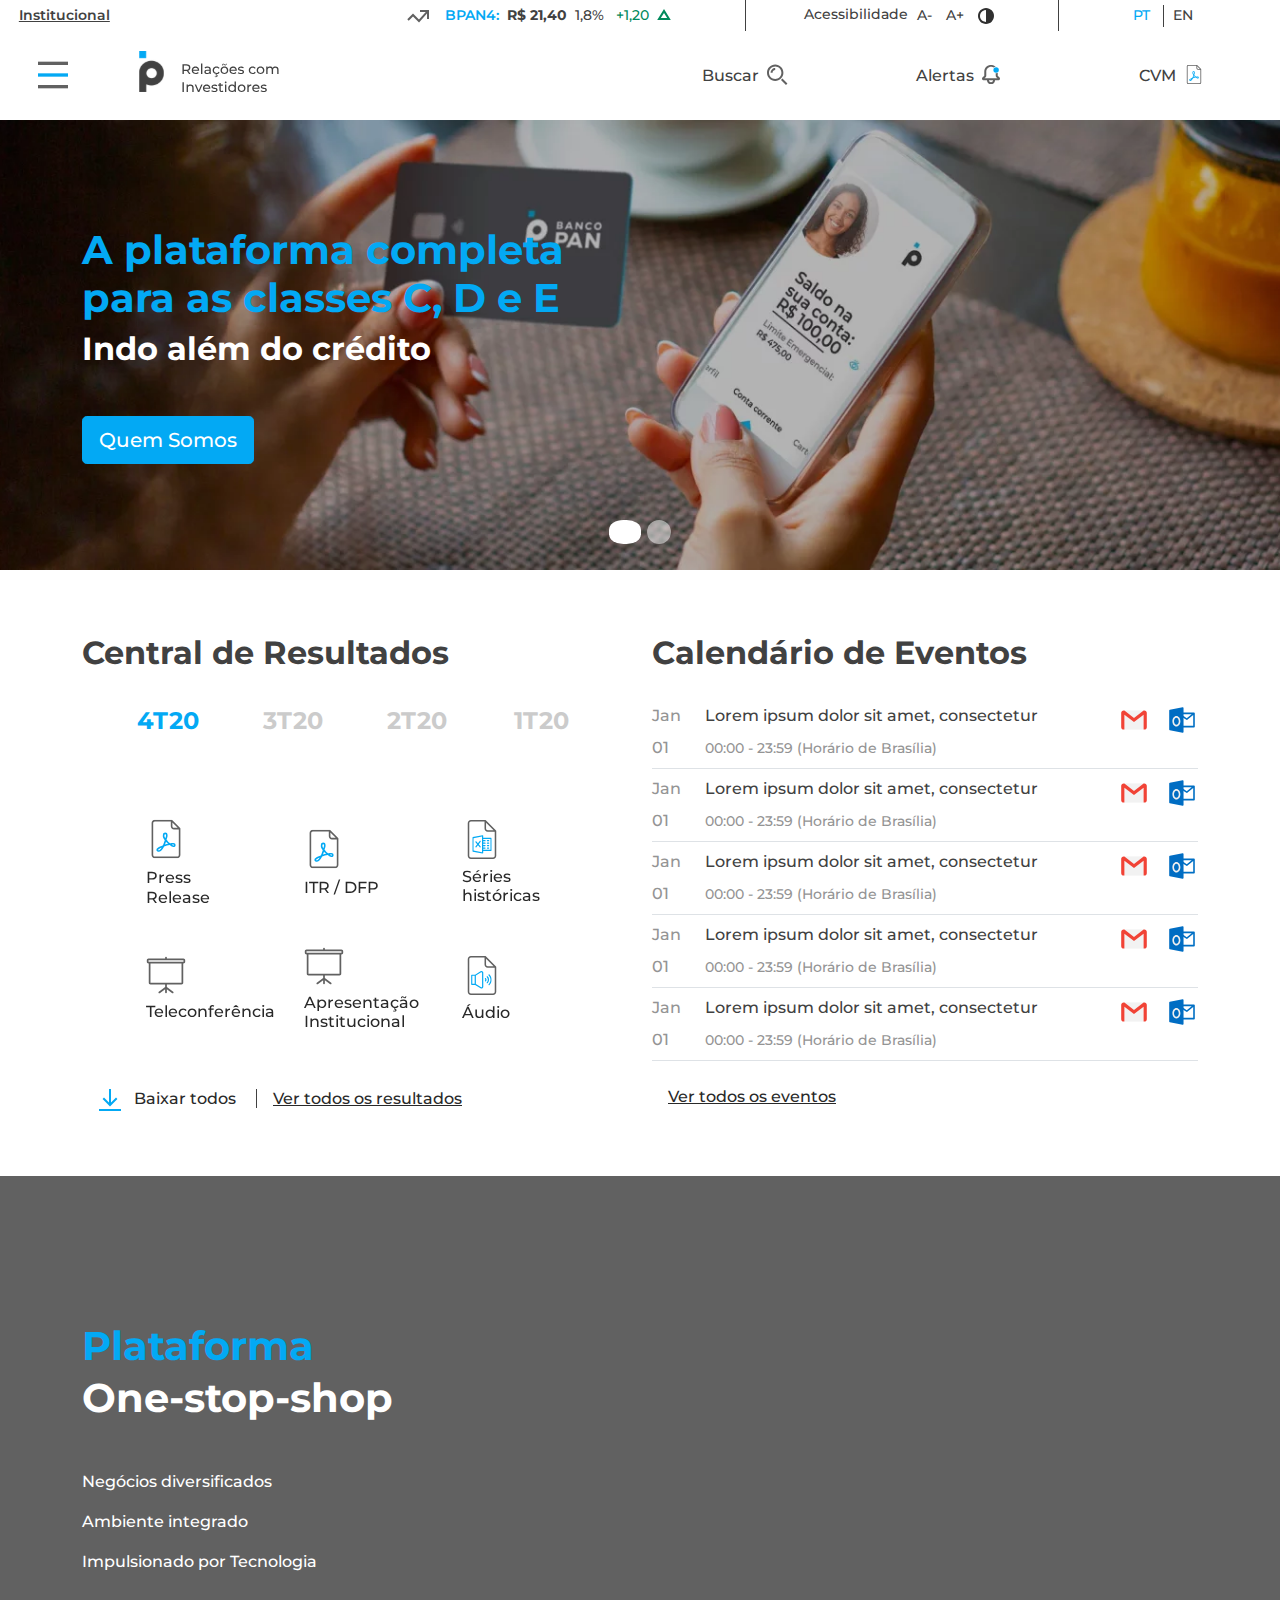
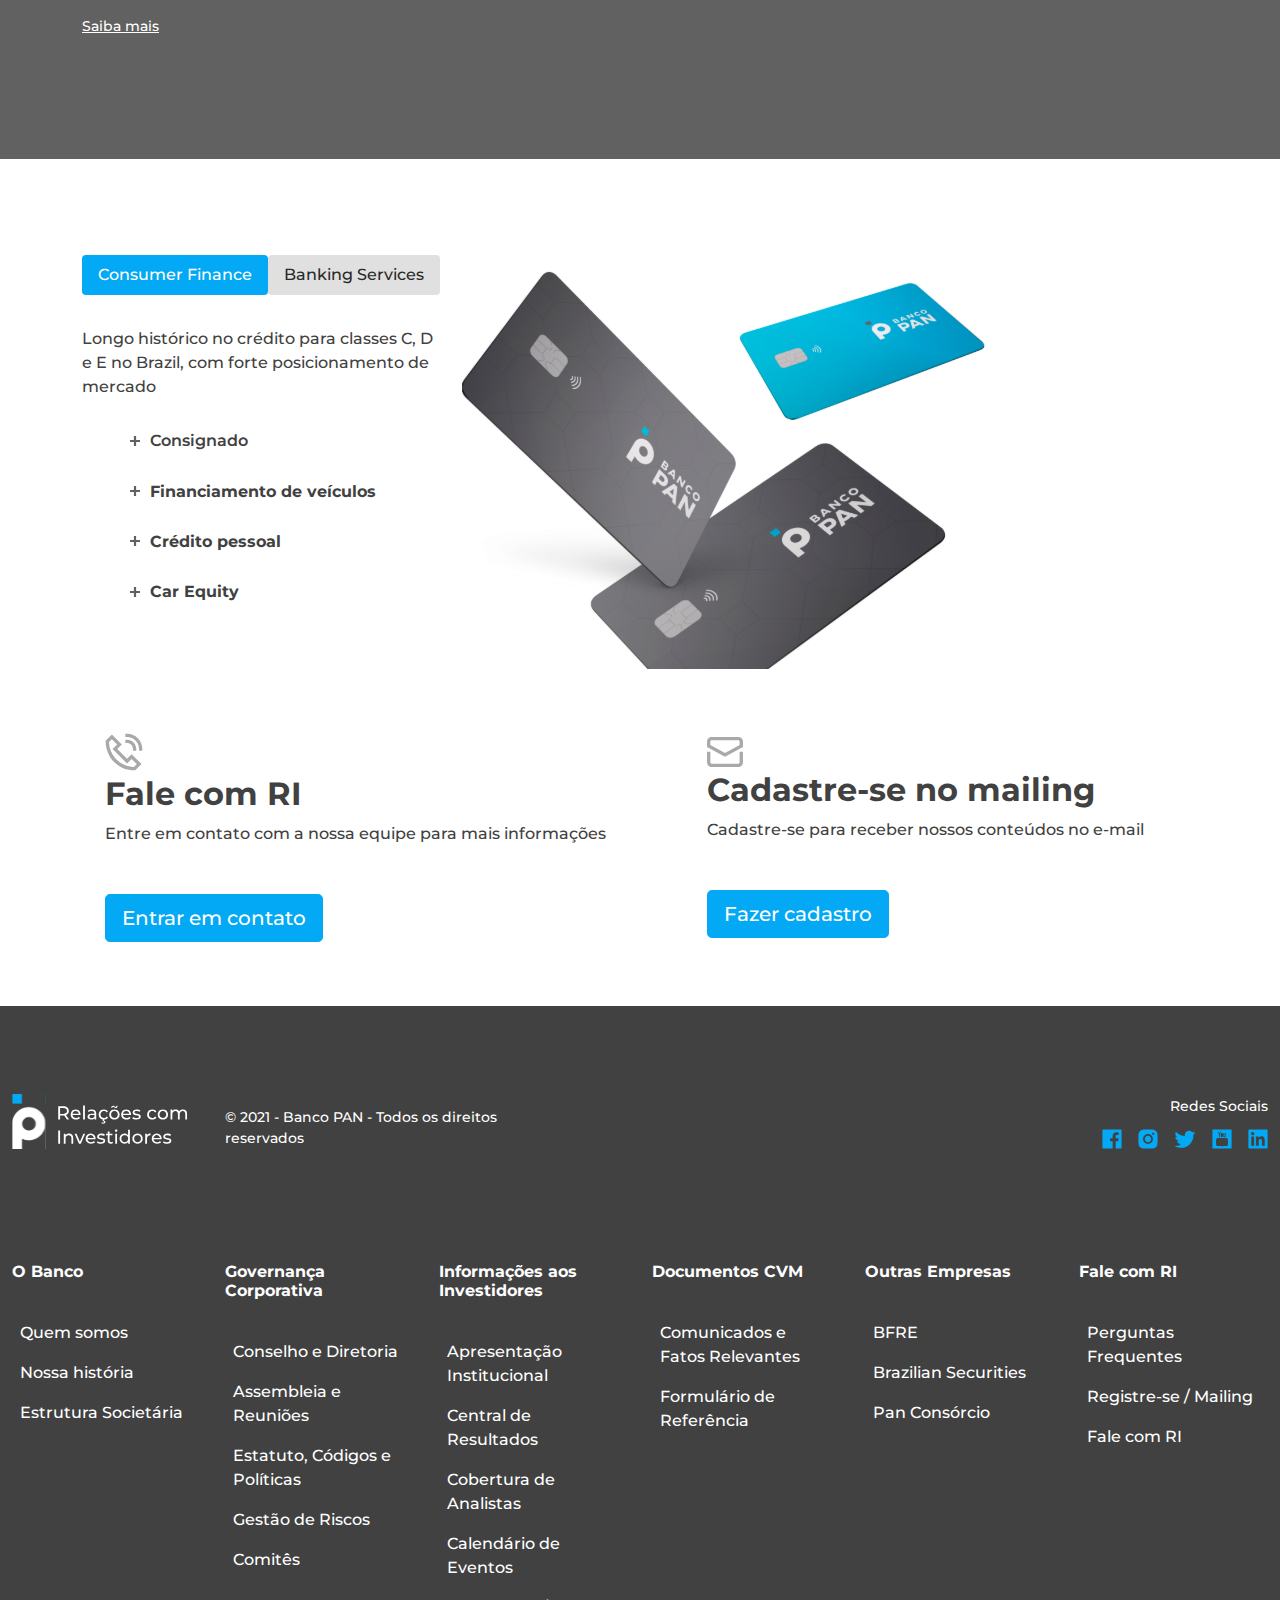
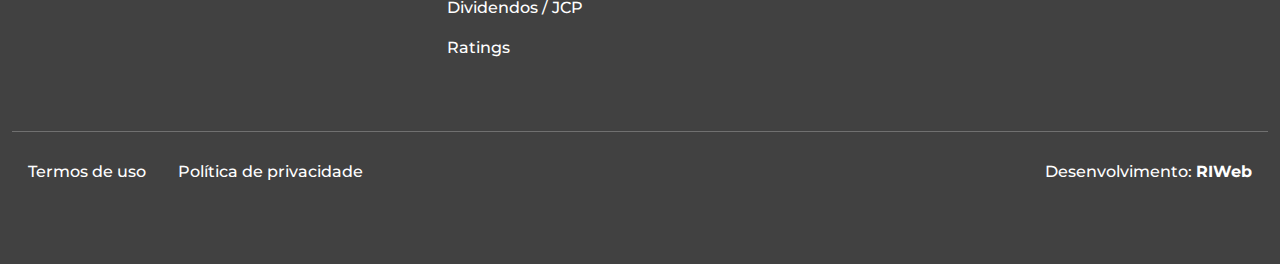
==== commit 6f43723c: "1 page left" ====
--- a/index.html
+++ b/index.html
@@ -13,394 +13,392 @@
   </head>
   
   <body>
-    <header id="header">
-        <!-- top header -->
-      <div class="top-header d-none d-lg-block container">
-          <div class="row gx-0 align-items-center">
-
-              <div class="col-1">
-                  <a href="#" class="fw-bold text-dark text-decoration-underline" >Institucional</a>
-              </div>
-
-              <div class="offset-3 col-3">
-                  <div class="content text-center">
-                      <img class="d-inline px-2" src="images/stock.svg" alt="stock">
-                      <div class="d-inline fw-bold text-primary px-1">BPAN4:</div>
-                      <div class="d-inline fw-bolder">R$ 21,40</div>
-                      <span class="d-inline px-1">1,8%</span>
-                      <span class="d-inline text-feedback px-1">+1,20</span>
-                      <img class="d-inline pb-1" src="images/vector2.svg" alt="stock">
-                  </div>
-              </div>
-
-              <div class="col-3 border-dark border-start border-end border-1">
-                  <div class="content text-center">
-                      <p class="d-inline">Acessibilidade</p>
-                      <button class="btn btn-sm px-1 ">A-</button>
-                      <button class="btn btn-sm px-1 ">A+</button>
-                      <button class="btn btn-sm px-1 pt-1"><img class="" src="images/darkmode.svg" alt="darkmode"></button>
-                  </div>
-              </div>
-
-              <div class="col-2">
-                  <div class="content">
-                      <button active class="btn btn-sm text-primary">PT</button>
-                      <span class=" border-start border-1 pb-1 border-dark"></span>
-                      <button class="btn btn-sm">EN</button>
-                  </div>
+<header id="header">
+    <!-- top header -->
+  <div class="top-header d-none d-lg-block container-fluid">
+      <div class="row gx-0 align-items-center">
+
+          <div class="col-1 text-center">
+              <a href="#" class="fw-bold text-dark text-decoration-underline" >Institucional</a>
+          </div>
+
+          <div class="offset-2 col-4 text-center">
+              <div class="content text-center">
+                  <img class="d-inline px-2" src="images/stock.svg" alt="stock">
+                  <div class="d-inline fw-bold text-primary px-1">BPAN4:</div>
+                  <div class="d-inline fw-bolder">R$ 21,40</div>
+                  <span class="d-inline px-1">1,8%</span>
+                  <span class="d-inline text-feedback px-1">+1,20</span>
+                  <img class="d-inline pb-1" src="images/vector2.svg" alt="stock">
+              </div>
+          </div>
+
+          <div class="col-3 text-center border-dark border-start border-end border-1">
+              <div class="content text-center">
+                  <p class="d-inline">Acessibilidade</p>
+                  <button class="btn btn-sm px-1 ">A-</button>
+                  <button class="btn btn-sm px-1 ">A+</button>
+                  <button class="btn btn-sm px-1 pt-1"><img class="" src="images/darkmode.svg" alt="darkmode"></button>
+              </div>
+          </div>
+
+          <div class="col-2 text-center">
+              <div class="content">
+                  <button active class="btn btn-sm text-primary">PT</button>
+                  <span class=" border-start border-1 pb-1 border-dark"></span>
+                  <button class="btn btn-sm">EN</button>
               </div>
           </div>
       </div>
-      <!-- top header -->
-      <!-- navbar -->
-      <div class="container">
-          <div class="row py-4 py-lg-3 pb-lg-4 gx-0 justify-content-between justify-content-lg-start align-items-end">
-
-            <div class="col-3 col-lg-1">
-                <button class="btn sidebar-toggle p-0">
-                    <img class="mw-100" src="images/nav.svg" alt="nav">
+  </div>
+  <!-- top header -->
+  <!-- navbar -->
+  <div class="container-fliud">
+      <div class="row py-4 py-lg-3 pb-lg-4 gx-0 justify-content-between justify-content-lg-start align-items-end">
+
+        <div class="col-3 col-lg-1 text-center">
+            <button class="btn sidebar-toggle p-0">
+                <img class="mw-100" src="images/nav.svg" alt="nav">
+            </button>
+        </div>
+
+        <div class="col-4 col-lg-2 pe-3 text-center">
+            <a href="index.html">
+                <img class="mw-100" src="images/brand-content.svg" alt="brand-content">
+            </a>
+        </div>
+
+        <div class="d-none d-lg-block offset-lg-3 col-lg-2 text-center">
+            <button class="btn searchbar-toggle">
+                Buscar 
+                <img class="mw-100 px-1 pb-1" src="images/search.svg" alt="search">
+            </button>
+        </div>
+
+        <div class="d-none d-lg-block col-lg-2 text-center">
+            <div class="dropdown">
+              <button class="btn btn-secondary dropdown-toggle" type="button" id="dropdownMenuButton1" data-bs-toggle="dropdown" aria-expanded="false">
+                Alertas  
+                <img class="mw-100 px-1 pb-1" src="images/alerted.svg" alt="alert">
+              </button>
+              <ul style="height: 400px;" class="scroll dropdown-menu dropdown-menu-end navbar-nav-scroll shadow py-4" aria-labelledby="dropdownMenuButton1">
+                <li class="user-select-none text-gray px-5">Últimas Atualizações</li>
+                <li class="py-4">
+
+                    <a class="dropdown-item px-5" href="#"><small class="dropdown-item text-gray">29/03/2021</small>Teleconferência 4T20</a>
+                </li>
+                <li class="py-4">
+
+                    <a class="dropdown-item px-5" href="#"><small class="dropdown-item text-gray">29/03/2021</small>Teleconferência 4T20</a>
+                </li>
+                <li class="py-4">
+
+                    <a class="dropdown-item px-5" href="#"><small class="dropdown-item text-gray">29/03/2021</small>Teleconferência 4T20</a>
+                </li>
+                <li class="py-4">
+
+                    <a class="dropdown-item px-5" href="#"><small class="dropdown-item text-gray">29/03/2021</small>Teleconferência 4T20</a>
+                </li>
+                <li><a class="nav-link text-nowrap px-5" href="#">Ver mais atualizações</a></li>
+              </ul>
+            </div>
+        </div>
+
+        <div class="d-none d-lg-block col-lg-2 text-center">
+            <button class="btn">
+                CVM  
+                <img class="mw-100 px-1 pb-1" src="images/pdf 1.svg" alt="pdf 1">
+            </button>
+        </div>
+
+      </div>
+
+  </div>
+  <!-- navbar -->
+  <!-- navbar-aside -->
+  <aside class="sidebar">
+    <div class="sidebar-header d-flex align-items-center justify-content-between px-5 justify-content-lg-between pt-7 py-4 bg-dark">
+    <button class="close-btn btn">
+      <img class="mw-100" src="images/close.svg" alt="close">
+    </button>
+    <a href="index.html"><img class="mw-100" src="images/brand-white.svg" alt="brand">
+    </div></a>
+    <!-- search -->
+    <div class="container">
+        <div class="row d-flex d-lg-none gx-3 justify-content-between align-items-center border-bottom border-1 border-gray ">
+          <div class="col-12 text-center">
+              <a href="#" class="nav-link text-dark" >Institucional</a>
+          </div>
+          <div class="col-8">
+              <form action="" method="GET">
+                <div class="input-group">
+                    <input type="text" class="form-control" placeholder="" aria-label="Search Button" aria-describedby="search-btn2">
+                    <button type="submit" class="btn" id="search-btn2">
+                        <img class="mw-100 px-1 pb-1" src="images/search.svg" alt="search">
+                    </button>
+                  </div>
+              </form>
+          </div>
+
+          <div class="col-2">
+              <!-- <button class="btn">
+                  <img class="mw-100 px-1 pb-1" src="images/alerted.svg" alt="alert">
+              </button> -->
+              <div class="dropdown text-center">
+                <button class="btn btn-secondary dropdown-toggle" type="button" id="dropdownMenuButton1" data-bs-toggle="dropdown" aria-expanded="false">
+                  <img class="mw-100 px-1 pb-1" src="images/alerted.svg" alt="alert">
                 </button>
-            </div>
-
-            <div class="col-4 col-lg-2">
-                <a href="index.html">
-                    <img class="mw-100" src="images/brand-content.svg" alt="brand-content">
-                </a>
-            </div>
-
-            <div class="d-none d-lg-block offset-lg-3 col-lg-2">
-                <button class="btn searchbar-toggle">
-                    Buscar 
-                    <img class="mw-100 px-1 pb-1" src="images/search.svg" alt="search">
-                </button>
-            </div>
-
-            <div class="d-none d-lg-block col-lg-2">
-                <div class="dropdown">
-                  <button class="btn btn-secondary dropdown-toggle" type="button" id="dropdownMenuButton1" data-bs-toggle="dropdown" aria-expanded="false">
-                    Alertas  
-                    <img class="mw-100 px-1 pb-1" src="images/alerted.svg" alt="alert">
-                  </button>
-                  <ul style="height: 400px;" class="scroll dropdown-menu dropdown-menu-end navbar-nav-scroll shadow py-4" aria-labelledby="dropdownMenuButton1">
-                    <li class="user-select-none text-gray px-5">Últimas Atualizações</li>
-                    <li class="py-4">
-                        
-                        <a class="dropdown-item px-5" href="#"><small class="dropdown-item text-gray">29/03/2021</small>Teleconferência 4T20</a>
-                    </li>
-                    <li class="py-4">
-                        
-                        <a class="dropdown-item px-5" href="#"><small class="dropdown-item text-gray">29/03/2021</small>Teleconferência 4T20</a>
-                    </li>
-                    <li class="py-4">
-                        
-                        <a class="dropdown-item px-5" href="#"><small class="dropdown-item text-gray">29/03/2021</small>Teleconferência 4T20</a>
-                    </li>
-                    <li class="py-4">
-                        
-                        <a class="dropdown-item px-5" href="#"><small class="dropdown-item text-gray">29/03/2021</small>Teleconferência 4T20</a>
-                    </li>
-                    <li><a class="nav-link text-nowrap px-5" href="#">Ver mais atualizações</a></li>
-                  </ul>
-                </div>
-            </div>
-
-            <div class="d-none d-lg-block col-lg-2">
-                <button class="btn">
-                    CVM  
-                    <img class="mw-100 px-1 pb-1" src="images/pdf 1.svg" alt="pdf 1">
-                </button>
-            </div>
-
-          </div>
-
+                <ul class="dropdown-menu navbar-nav-scroll dropdown-menu-end shadow py-4" aria-labelledby="dropdownMenuButton1">
+                  <li class="user-select-none text-gray px-5">Últimas Atualizações</li>
+                  <li class="py-4">
+
+                      <a class="dropdown-item px-5" href="#"><small class="dropdown-item text-gray">29/03/2021</small>Teleconferência 4T20</a>
+                  </li>
+                  <li class="py-4">
+
+                      <a class="dropdown-item px-5" href="#"><small class="dropdown-item text-gray">29/03/2021</small>Teleconferência 4T20</a>
+                  </li>
+                  <li class="py-4">
+
+                      <a class="dropdown-item px-5" href="#"><small class="dropdown-item text-gray">29/03/2021</small>Teleconferência 4T20</a>
+                  </li>
+                  <li class="py-4">
+
+                      <a class="dropdown-item px-5" href="#"><small class="dropdown-item text-gray">29/03/2021</small>Teleconferência 4T20</a>
+                  </li>
+                  <li><a class="nav-link text-nowrap px-5" href="#">Ver mais atualizações</a></li>
+                </ul>
+              </div>
+          </div>
+
+          <div class="col-2">
+              <button class="btn">
+                  <img class="mw-100 px-1 pb-1" src="images/pdf 1.svg" alt="pdf 1">
+              </button>
+          </div>
+
+        </div>
+    </div>
+    <!--nav menu -->
+
+    <!-- nav accordion -->
+    <!-- nav accordion -->
+    <!-- nav accordion -->
+    <div class="accordion accordion-flush ps-3 ps-lg-8 mt-4 mt-lg-7" id="accordionNav1">
+      <div class="accordion-item">
+        <h2 class="accordion-header" id="nav-heading1">
+          <button class="accordion-button collapsed" type="button" data-bs-toggle="collapse" data-bs-target="#nav-collapse1" aria-expanded="false" aria-controls="nav-collapse1">
+            O Banco
+          </button>
+        </h2>
+        <div id="nav-collapse1" class="accordion-collapse collapse" aria-labelledby="nav-heading1" data-bs-parent="#accordionNav1">
+          <div class="accordion-body">
+            <ul class="ps-5 navbar-nav">
+              <li class="nav-item">
+                  <a href="quem-somos.html" class="nav-link">Quem somos</a>
+              </li>
+              <li class="nav-item">
+                  <a href="nossa-história.html" class="nav-link">Nossa história</a>
+              </li>
+              <li class="nav-item">
+                  <a href="estrutura-Societária.html" class="nav-link">Estrutura Societária</a>
+              </li>
+            </ul>
+          </div>
+        </div>
       </div>
-      <!-- navbar -->
-      <!-- navbar-aside -->
-      <aside class="sidebar">
-        <div class="sidebar-header d-flex align-items-center justify-content-start justify-content-lg-evenly pt-6 pb-3 bg-dark">
-        <button class="close-btn btn">
-          <img class="mw-100" src="images/close.svg" alt="close">
-        </button>
-        <a href="index.html"><img class="mw-100" src="images/brand-white.svg" alt="brand">
-        </div></a>
-        <!-- search -->
-        <div class="container">
-            <div class="row d-flex d-lg-none gx-3 justify-content-between align-items-center border-bottom border-1 border-gray ">
-              <div class="col-12 text-center">
-                  <a href="#" class="nav-link text-dark" >Institucional</a>
-              </div>
-              <div class="col-8">
-                  <form action="" method="GET">
-                    <div class="input-group">
-                        <input type="text" class="form-control" placeholder="" aria-label="Search Button" aria-describedby="search-btn2">
-                        <button type="submit" class="btn" id="search-btn2">
-                            <img class="mw-100 px-1 pb-1" src="images/search.svg" alt="search">
-                        </button>
-                      </div>
-                  </form>
-              </div>
-
-              <div class="col-2">
-                  <!-- <button class="btn">
-                      <img class="mw-100 px-1 pb-1" src="images/alerted.svg" alt="alert">
-                  </button> -->
-                  <div class="dropdown text-center">
-                    <button class="btn btn-secondary dropdown-toggle" type="button" id="dropdownMenuButton1" data-bs-toggle="dropdown" aria-expanded="false">
-                      <img class="mw-100 px-1 pb-1" src="images/alerted.svg" alt="alert">
-                    </button>
-                    <ul class="dropdown-menu navbar-nav-scroll dropdown-menu-end shadow py-4" aria-labelledby="dropdownMenuButton1">
-                      <li class="user-select-none text-gray px-5">Últimas Atualizações</li>
-                      <li class="py-4">
-
-                          <a class="dropdown-item px-5" href="#"><small class="dropdown-item text-gray">29/03/2021</small>Teleconferência 4T20</a>
-                      </li>
-                      <li class="py-4">
-
-                          <a class="dropdown-item px-5" href="#"><small class="dropdown-item text-gray">29/03/2021</small>Teleconferência 4T20</a>
-                      </li>
-                      <li class="py-4">
-
-                          <a class="dropdown-item px-5" href="#"><small class="dropdown-item text-gray">29/03/2021</small>Teleconferência 4T20</a>
-                      </li>
-                      <li class="py-4">
-
-                          <a class="dropdown-item px-5" href="#"><small class="dropdown-item text-gray">29/03/2021</small>Teleconferência 4T20</a>
-                      </li>
-                      <li><a class="nav-link text-nowrap px-5" href="#">Ver mais atualizações</a></li>
-                    </ul>
-                  </div>
-              </div>
-
-              <div class="col-2">
-                  <button class="btn">
-                      <img class="mw-100 px-1 pb-1" src="images/pdf 1.svg" alt="pdf 1">
-                  </button>
-              </div>
-
-            </div>
-        </div>
-        <!--nav menu -->
-
-        <!-- nav accordion -->
-        <!-- nav accordion -->
-        <!-- nav accordion -->
-        <div class="accordion accordion-flush ps-3 ps-lg-8 mt-4 mt-lg-7" id="accordionNav1">
-          <div class="accordion-item">
-            <h2 class="accordion-header" id="nav-heading1">
-              <button class="accordion-button collapsed" type="button" data-bs-toggle="collapse" data-bs-target="#nav-collapse1" aria-expanded="false" aria-controls="nav-collapse1">
-                O Banco
+      <div class="accordion-item">
+        <h2 class="accordion-header" id="nav-heading2">
+          <button class="accordion-button collapsed" type="button" data-bs-toggle="collapse" data-bs-target="#nav-collapse2" aria-expanded="false" aria-controls="nav-collapse2">
+            Governança Corporativa
+          </button>
+        </h2>
+        <div id="nav-collapse2" class="accordion-collapse collapse" aria-labelledby="nav-heading2" data-bs-parent="#accordionNav1">
+          <div class="accordion-body">
+            <ul class="ps-6 navbar-nav">
+              <li class="nav-item">
+                  <a href="conselho-e-diretoria.html" class="nav-link">Conselho e Diretoria</a>
+              </li>
+              <li class="nav-item">
+                  <a href="assembleia-e-reuniões.html" class="nav-link">Assembleia e Reuniões</a>
+              </li>
+              <li class="nav-item">
+                  <a href="policy.html" class="nav-link">Estatuto, Códigos e Políticas</a>
+              </li>
+              </li>
+              <li class="nav-item">
+                  <a href="gestão-de-riscos.html" class="nav-link">Gestão de Riscos</a>
+              </li>
+              </li>
+              <li class="nav-item">
+                  <a href="comites.html" class="nav-link">Comitês</a>
+              </li>
+            </ul>
+          </div>
+        </div>
+      </div>
+      <!-- normal link -->
+      <a class="nav-link ps-7 fw-bolder text-dark ps-lg-7 ms-1" href="#">Sustentabilidade</a>
+      <div class="accordion-item">
+        <h2 class="accordion-header" id="nav-heading3">
+          <button class="accordion-button collapsed" type="button" data-bs-toggle="collapse" data-bs-target="#nav-collapse3" aria-expanded="false" aria-controls="nav-collapse3">
+            Informações aos Investidores
+          </button>
+        </h2>
+        <div id="nav-collapse3" class="accordion-collapse collapse" aria-labelledby="nav-heading3" data-bs-parent="#accordionNav1">
+          <div class="accordion-body">
+            <ul class="ps-6 navbar-nav">
+              <li class="nav-item">
+                  <a href="#" class="nav-link">Apresentação Institucional</a>
+              </li>
+              <li class="nav-item">
+                  <a href="central-de-resultados.html" class="nav-link">Central de Resultados</a>
+              </li>
+              <li class="nav-item">
+                  <a href="#" class="nav-link">Cobertura de Analistas</a>
+              </li>
+              </li>
+              <li class="nav-item">
+                  <a href="calendário-de-eventos.html" class="nav-link">Calendário de Eventos</a>
+              </li>
+              </li>
+              <li class="nav-item">
+                  <a href="#" class="nav-link">Dividendos / JCP</a>
+              </li>
+              </li>
+              <li class="nav-item">
+                  <a href="#" class="nav-link">Ratings</a>
+              </li>
+            </ul>
+          </div>
+        </div>
+      </div>
+      <div class="accordion-item">
+        <h2 class="accordion-header" id="nav-heading4">
+          <button class="accordion-button collapsed" type="button" data-bs-toggle="collapse" data-bs-target="#nav-collapse4" aria-expanded="false" aria-controls="nav-collapse4">
+            Formulário de Referência
+          </button>
+        </h2>
+        <div id="nav-collapse4" class="accordion-collapse collapse" aria-labelledby="nav-heading4" data-bs-parent="#accordionNav1">
+          <div class="accordion-body">
+            <ul class="ps-6 navbar-nav">
+              <li class="nav-item">
+                  <a href="#" class="nav-link">Comunicados e Fatos Relevantes</a>
+              </li>
+              <li class="nav-item">
+                  <a href="#" class="nav-link">Formulário de Referência</a>
+              </li>
+            </ul>
+          </div>
+        </div>
+      </div>
+      <div class="accordion-item">
+        <h2 class="accordion-header" id="nav-heading5">
+          <button class="accordion-button collapsed" type="button" data-bs-toggle="collapse" data-bs-target="#nav-collapse5" aria-expanded="false" aria-controls="nav-collapse5">
+            Pan Consórcio
+          </button>
+        </h2>
+        <div id="nav-collapse5" class="accordion-collapse collapse" aria-labelledby="nav-heading5" data-bs-parent="#accordionNav1">
+          <div class="accordion-body">
+            <ul class="ps-6 navbar-nav">
+              <li class="nav-item">
+                  <a href="#" class="nav-link">BFRE</a>
+              </li>
+              <li class="nav-item">
+                  <a href="#" class="nav-link">Brazilian Securitiesa</a>
+              </li>
+              </li>
+              <li class="nav-item">
+                  <a href="#" class="nav-link">Pan Consórcio</a>
+              </li>
+            </ul>
+          </div>
+        </div>
+      </div>
+      <div class="accordion-item">
+        <h2 class="accordion-header" id="nav-heading6">
+          <button class="accordion-button collapsed" type="button" data-bs-toggle="collapse" data-bs-target="#nav-collapse6" aria-expanded="false" aria-controls="nav-collapse6">
+            Fale com RI
+          </button>
+        </h2>
+        <div id="nav-collapse6" class="accordion-collapse collapse" aria-labelledby="nav-heading6" data-bs-parent="#accordionNav1">
+          <div class="accordion-body">
+            <ul class="ps-6 navbar-nav">
+              <li class="nav-item">
+                  <a href="#" class="nav-link">Perguntas Frequentes</a>
+              </li>
+              </li>
+              <li class="nav-item">
+                  <a href="registre-se.html" class="nav-link">Registre-se / Mailing</a>
+              </li>
+              </li>
+              <li class="nav-item">
+                  <a href="fale-com-rI.html" class="nav-link">Fale com RI</a>
+              </li>
+            </ul>
+          </div>
+        </div>
+      </div>
+    </div>
+
+    <!-- Stock -->
+    <div class="d-block d-lg-none mb-4 ps-3">
+        <div class="content text-start">
+            <img class="d-inline px-2" src="images/stock.svg" alt="stock">
+            <div class="d-inline fw-bold text-primary px-1">BPAN4:</div>
+            <div class="d-inline fw-bolder">R$ 21,40</div>
+            <span class="d-inline px-1">1,8%</span>
+            <span class="d-inline text-feedback px-1">+1,20</span>
+            <img class="d-inline pb-1" src="images/vector2.svg" alt="stock">
+        </div>
+    </div>
+
+    <!-- accessiblity -->
+    <div class="border-dark ps-4 mb-3 d-block d-lg-none">
+        <div class="content">
+            <p class="d-inline">Acessibilidade</p>
+            <button class="btn btn-sm px-1 ">A-</button>
+            <button class="btn btn-sm px-1 ">A+</button>
+            <button class="btn btn-sm px-1 pt-1"><img class="" src="images/darkmode.svg" alt="darkmode"></button>
+        </div>
+    </div>
+
+    <!-- language -->
+    <div class="d-block ps-4 d-lg-none">
+        <div class="content">
+            <button active class="btn btn-sm text-primary">PT</button>
+            <span class=" border-start border-1 pb-1 border-dark"></span>
+            <button class="btn btn-sm">EN</button>
+        </div>
+    </div>
+
+
+
+
+  </aside>
+  <!-- navbar-aside -->
+  <!-- searchbar toggle -->
+  <div class="searchbar">
+      <div class="container text-center py-5">
+        <form action="" method="GET" class="col-10 mx-auto">
+          <div class="input-group">
+              <button type="submit" class="btn" id="search-btn2">
+                  <img class="mw-100 px-1 pb-1" src="images/searchblue.svg" alt="searchblue">
               </button>
-            </h2>
-            <div id="nav-collapse1" class="accordion-collapse collapse" aria-labelledby="nav-heading1" data-bs-parent="#accordionNav1">
-              <div class="accordion-body">
-                <ul class="ps-5 navbar-nav">
-                  <li class="nav-item">
-                      <a href="quem-somos.html" class="nav-link">Quem somos</a>
-                  </li>
-                  <li class="nav-item">
-                      <a href="nossa-história.html" class="nav-link">Nossa história</a>
-                  </li>
-                  <li class="nav-item">
-                      <a href="estrutura-Societária.html" class="nav-link">Estrutura Societária</a>
-                  </li>
-                </ul>
-              </div>
-            </div>
-          </div>
-          <div class="accordion-item">
-            <h2 class="accordion-header" id="nav-heading2">
-              <button class="accordion-button collapsed" type="button" data-bs-toggle="collapse" data-bs-target="#nav-collapse2" aria-expanded="false" aria-controls="nav-collapse2">
-                Governança Corporativa
+              <input type="text" class="form-control border-bottom border-1 border-gray" placeholder="Ex. CVM" aria-label="Search Button" aria-describedby="search-btn2">
+              <button class="btn close-search" id="search-close">
+                  <img class="mw-100 px-1 pb-1" src="images/closedark.svg" alt="searchblue">
               </button>
-            </h2>
-            <div id="nav-collapse2" class="accordion-collapse collapse" aria-labelledby="nav-heading2" data-bs-parent="#accordionNav1">
-              <div class="accordion-body">
-                <ul class="ps-6 navbar-nav">
-                  <li class="nav-item">
-                      <a href="conselho-e-diretoria.html" class="nav-link">Conselho e Diretoria</a>
-                  </li>
-                  <li class="nav-item">
-                      <a href="assembleia-e-reuniões.html" class="nav-link">Assembleia e Reuniões</a>
-                  </li>
-                  <li class="nav-item">
-                      <a href="policy.html" class="nav-link">Estatuto, Códigos e Políticas</a>
-                  </li>
-                  </li>
-                  <li class="nav-item">
-                      <a href="gestão-de-riscos.html" class="nav-link">Gestão de Riscos</a>
-                  </li>
-                  </li>
-                  <li class="nav-item">
-                      <a href="comites.html" class="nav-link">Comitês</a>
-                  </li>
-                </ul>
-              </div>
-            </div>
-          </div>
-          <!-- normal link -->
-          <a class="nav-link ps-7 fw-bolder text-dark ps-lg-7 ms-1" href="#">Sustentabilidade</a>
-          <div class="accordion-item">
-            <h2 class="accordion-header" id="nav-heading3">
-              <button class="accordion-button collapsed" type="button" data-bs-toggle="collapse" data-bs-target="#nav-collapse3" aria-expanded="false" aria-controls="nav-collapse3">
-                Informações aos Investidores
-              </button>
-            </h2>
-            <div id="nav-collapse3" class="accordion-collapse collapse" aria-labelledby="nav-heading3" data-bs-parent="#accordionNav1">
-              <div class="accordion-body">
-                <ul class="ps-6 navbar-nav">
-                  <li class="nav-item">
-                      <a href="#" class="nav-link">Apresentação Institucional</a>
-                  </li>
-                  <li class="nav-item">
-                      <a href="central-de-resultados.html" class="nav-link">Central de Resultados</a>
-                  </li>
-                  <li class="nav-item">
-                      <a href="#" class="nav-link">Cobertura de Analistas</a>
-                  </li>
-                  </li>
-                  <li class="nav-item">
-                      <a href="calendário-de-eventos.html" class="nav-link">Calendário de Eventos</a>
-                  </li>
-                  </li>
-                  <li class="nav-item">
-                      <a href="#" class="nav-link">Dividendos / JCP</a>
-                  </li>
-                  </li>
-                  <li class="nav-item">
-                      <a href="#" class="nav-link">Ratings</a>
-                  </li>
-                </ul>
-              </div>
-            </div>
-          </div>
-          <div class="accordion-item">
-            <h2 class="accordion-header" id="nav-heading4">
-              <button class="accordion-button collapsed" type="button" data-bs-toggle="collapse" data-bs-target="#nav-collapse4" aria-expanded="false" aria-controls="nav-collapse4">
-                Formulário de Referência
-              </button>
-            </h2>
-            <div id="nav-collapse4" class="accordion-collapse collapse" aria-labelledby="nav-heading4" data-bs-parent="#accordionNav1">
-              <div class="accordion-body">
-                <ul class="ps-6 navbar-nav">
-                  <li class="nav-item">
-                      <a href="#" class="nav-link">Comunicados e Fatos Relevantes</a>
-                  </li>
-                  <li class="nav-item">
-                      <a href="#" class="nav-link">Formulário de Referência</a>
-                  </li>
-                </ul>
-              </div>
-            </div>
-          </div>
-          <div class="accordion-item">
-            <h2 class="accordion-header" id="nav-heading5">
-              <button class="accordion-button collapsed" type="button" data-bs-toggle="collapse" data-bs-target="#nav-collapse5" aria-expanded="false" aria-controls="nav-collapse5">
-                Pan Consórcio
-              </button>
-            </h2>
-            <div id="nav-collapse5" class="accordion-collapse collapse" aria-labelledby="nav-heading5" data-bs-parent="#accordionNav1">
-              <div class="accordion-body">
-                <ul class="ps-6 navbar-nav">
-                  <li class="nav-item">
-                      <a href="#" class="nav-link">BFRE</a>
-                  </li>
-                  <li class="nav-item">
-                      <a href="#" class="nav-link">Brazilian Securitiesa</a>
-                  </li>
-                  </li>
-                  <li class="nav-item">
-                      <a href="#" class="nav-link">Pan Consórcio</a>
-                  </li>
-                </ul>
-              </div>
-            </div>
-          </div>
-          <div class="accordion-item">
-            <h2 class="accordion-header" id="nav-heading6">
-              <button class="accordion-button collapsed" type="button" data-bs-toggle="collapse" data-bs-target="#nav-collapse6" aria-expanded="false" aria-controls="nav-collapse6">
-                Fale com RI
-              </button>
-            </h2>
-            <div id="nav-collapse6" class="accordion-collapse collapse" aria-labelledby="nav-heading6" data-bs-parent="#accordionNav1">
-              <div class="accordion-body">
-                <ul class="ps-6 navbar-nav">
-                  <li class="nav-item">
-                      <a href="#" class="nav-link">Perguntas Frequentes</a>
-                  </li>
-                  </li>
-                  <li class="nav-item">
-                      <a href="registre-se.html" class="nav-link">Registre-se / Mailing</a>
-                  </li>
-                  </li>
-                  <li class="nav-item">
-                      <a href="fale-com-rI.html" class="nav-link">Fale com RI</a>
-                  </li>
-                </ul>
-              </div>
-            </div>
-          </div>
-        </div>
-
-        <!-- Stock -->
-        <div class="d-block d-lg-none mb-4 ps-3">
-            <div class="content text-start">
-                <img class="d-inline px-2" src="images/stock.svg" alt="stock">
-                <div class="d-inline fw-bold text-primary px-1">BPAN4:</div>
-                <div class="d-inline fw-bolder">R$ 21,40</div>
-                <span class="d-inline px-1">1,8%</span>
-                <span class="d-inline text-feedback px-1">+1,20</span>
-                <img class="d-inline pb-1" src="images/vector2.svg" alt="stock">
-            </div>
-        </div>
-
-        <!-- accessiblity -->
-        <div class="border-dark ps-4 mb-3 d-block d-lg-none">
-            <div class="content">
-                <p class="d-inline">Acessibilidade</p>
-                <button class="btn btn-sm px-1 ">A-</button>
-                <button class="btn btn-sm px-1 ">A+</button>
-                <button class="btn btn-sm px-1 pt-1"><img class="" src="images/darkmode.svg" alt="darkmode"></button>
-            </div>
-        </div>
-
-        <!-- language -->
-        <div class="d-block ps-4 d-lg-none">
-            <div class="content">
-                <button active class="btn btn-sm text-primary">PT</button>
-                <span class=" border-start border-1 pb-1 border-dark"></span>
-                <button class="btn btn-sm">EN</button>
-            </div>
-        </div>
-
-        
-
-
-      </aside>
-      <!-- navbar-aside -->
-      <!-- searchbar toggle -->
-      <div class="searchbar">
-          <div class="container text-center py-5">
-            <form action="" method="GET" class="col-10 mx-auto">
-              <div class="input-group">
-                  <button type="submit" class="btn" id="search-btn2">
-                      <img class="mw-100 px-1 pb-1" src="images/searchblue.svg" alt="searchblue">
-                  </button>
-                  <input type="text" class="form-control border-bottom border-1 border-gray" placeholder="Ex. CVM" aria-label="Search Button" aria-describedby="search-btn2">
-                  <button class="btn close-search" id="search-close">
-                      <img class="mw-100 px-1 pb-1" src="images/closedark.svg" alt="searchblue">
-                  </button>
-                </div>
-            </form>
-          </div>
+            </div>
+        </form>
       </div>
-      <!-- searchbar toggle -->
-    </header>
-    
-      
-
-      <!-- header ends here -->
-      <!-- header ends here -->
-      <!-- header ends here -->
+  </div>
+  <!-- searchbar toggle -->
+</header>
+
+  <!-- header ends here -->
+  <!-- header ends here -->
+  <!-- header ends here -->
 
       <!-- carousel -->
       <div class="bannercarousel container-fluid px-0">
@@ -874,7 +872,7 @@
       </section>
 
       <!-- section tab cards -->
-      <section class="cards mb-7 mt-lg-8">
+      <section class="cards my-7 mt-lg-8">
         <div class="container">
           <div class="content">
             <ul class="nav justify-content-center justify-content-lg-start nav-pills mb-3" id="pills-tab" role="tablist">
@@ -1182,17 +1180,16 @@
       
 
 
-
     <!-- footer -->
     <!-- footer -->
     <!-- footer -->
     <footer class="bg-dark py-7 text-white">
-      <div class="container">
+      <div class="container-fluid">
       <div class="row align-items-center">
 
           <div class="col-12 col-lg-6">
-          <div class="row gx-4 gy-4 align-items-end justify-content-center text-center text-lg-start">
-              <img class="col-4 col-lg-5 col-xl-4 pe-4" src="images/brand-white.svg" alt="brand-white">
+          <div class="row gx-4 gy-4 align-items-end text-center justify-content-center justify-content-lg-start text-lg-start">
+              <img class="col-6 col-sm-4 col-md-3 mw-100 col-lg-5 col-xl-4 pe-lg-4" src="images/brand-white.svg" alt="brand-white">
               <small class="col-12 col-lg-6 text-white">© 2021 - Banco PAN - Todos os direitos reservados</small>
           </div>
           </div>
--- a/css/main.css
+++ b/css/main.css
@@ -11566,4 +11566,85 @@
 .calendercarousel .carousel-control-next-icon {
   background-image: url("../images/right.svg"); }
 
+.timeline {
+  background-color: #616161;
+  color: #FFFFFF; }
+  .timeline .mobile-line {
+    position: relative;
+    display: block;
+    padding-left: 20px; }
+    @media (min-width: 991px) {
+      .timeline .mobile-line {
+        display: none; } }
+    .timeline .mobile-line:before {
+      content: "";
+      position: absolute;
+      height: 100%;
+      width: 6px;
+      background: #03A9F4;
+      top: 0;
+      right: 0; }
+  .timeline .yearbox {
+    position: relative; }
+    @media (max-width: 991px) {
+      .timeline .yearbox {
+        padding-left: 1.5rem; }
+        .timeline .yearbox:before {
+          content: "";
+          position: absolute;
+          top: 30px;
+          left: -15px;
+          background: #03A9F4;
+          width: 24px;
+          height: 24px;
+          border-radius: 50%; } }
+    @media (min-width: 991px) {
+      .timeline .yearbox {
+        padding-right: 100px;
+        padding-bottom: 100px; } }
+    .timeline .yearbox .year {
+      color: #03A9F4;
+      width: 120px;
+      font-size: 56px;
+      font-weight: 800; }
+      @media (min-width: 991px) {
+        .timeline .yearbox .year {
+          font-size: 64px; } }
+  .timeline .first-line {
+    margin-top: 30px; }
+  .timeline .line {
+    position: relative;
+    display: none; }
+    @media (min-width: 991px) {
+      .timeline .line {
+        display: block;
+        padding-left: 7px; } }
+    .timeline .line:before {
+      content: "";
+      position: absolute;
+      height: 100%;
+      width: 100%;
+      background: #03A9F4;
+      top: 0;
+      right: 0; }
+  .timeline .paragraph {
+    margin-top: 20px;
+    position: relative;
+    margin-bottom: 6rem; }
+    @media (max-width: 991px) {
+      .timeline .paragraph {
+        padding-left: 1.5rem; } }
+    @media (min-width: 991px) {
+      .timeline .paragraph {
+        padding-left: 100px; }
+        .timeline .paragraph:before {
+          content: "";
+          position: absolute;
+          top: 0;
+          left: -15px;
+          background: #03A9F4;
+          width: 24px;
+          height: 24px;
+          border-radius: 50%; } }
+
 /*# sourceMappingURL=main.css.map */
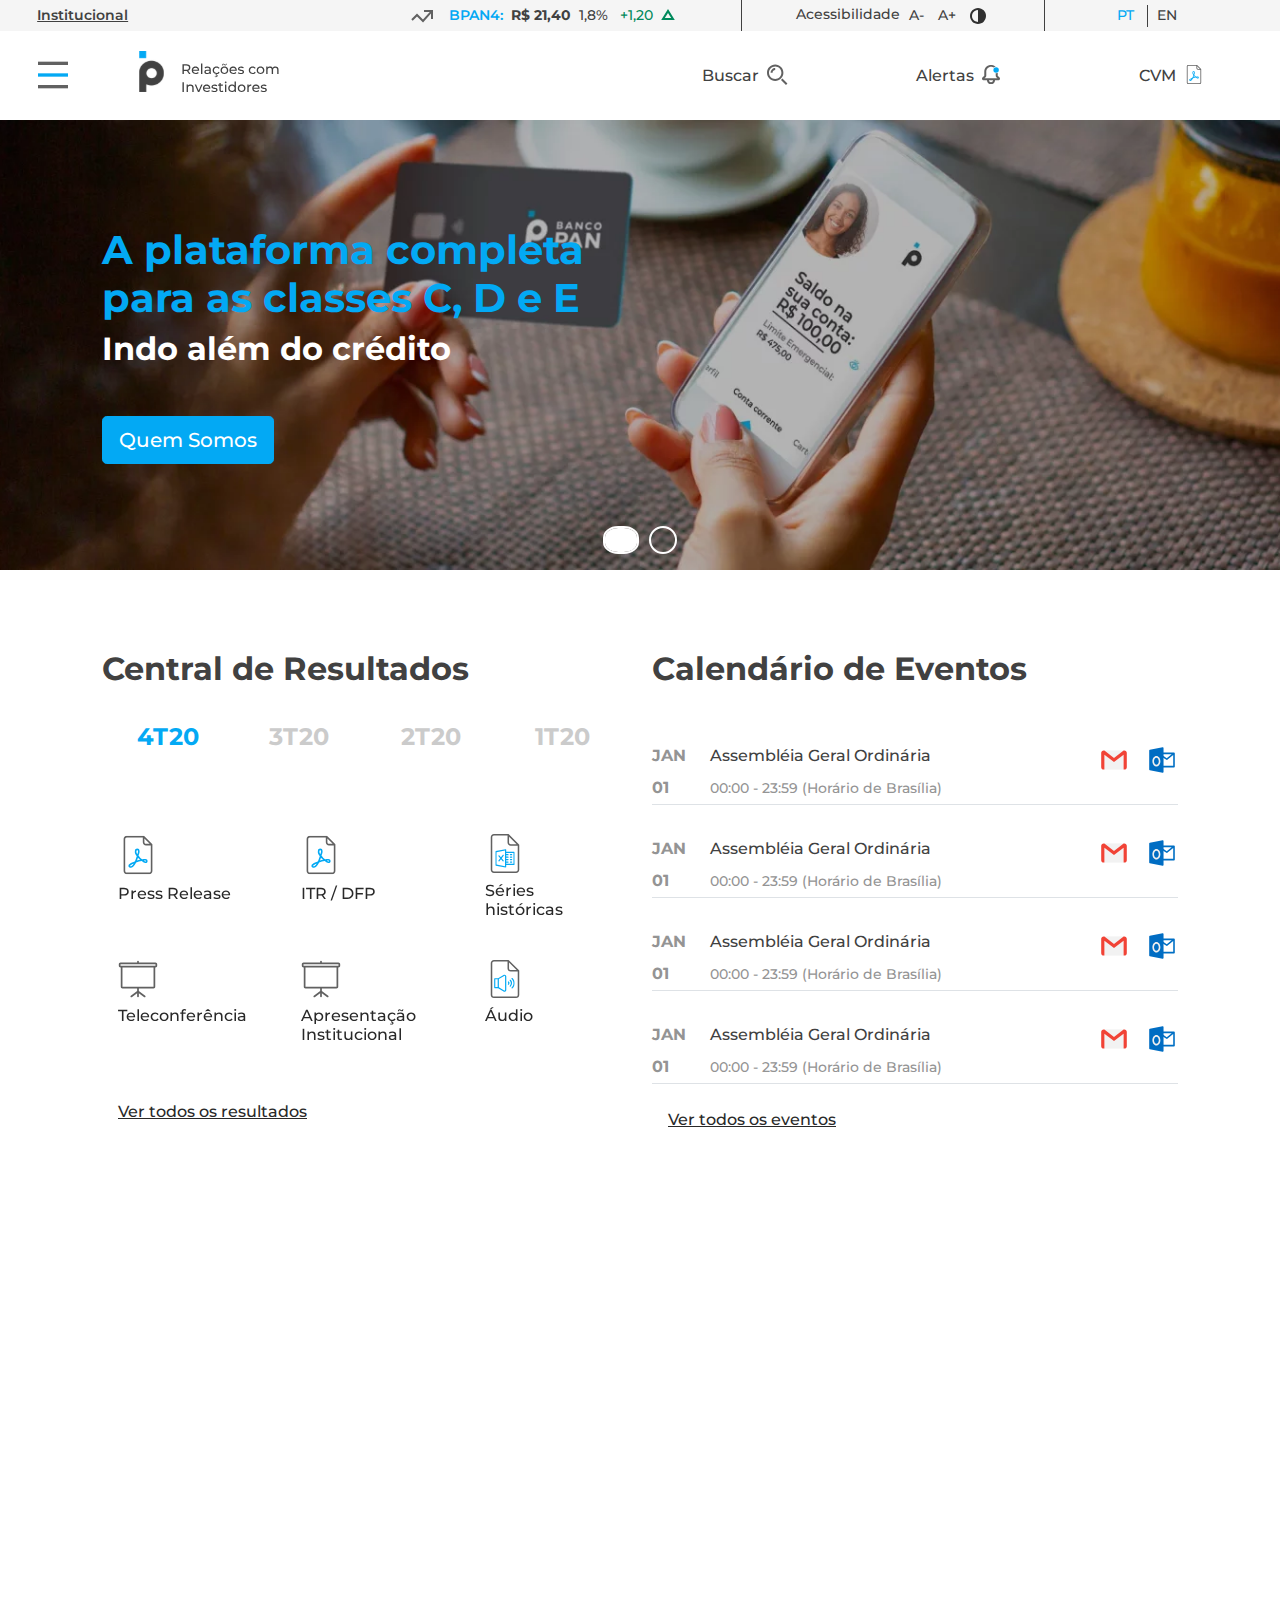
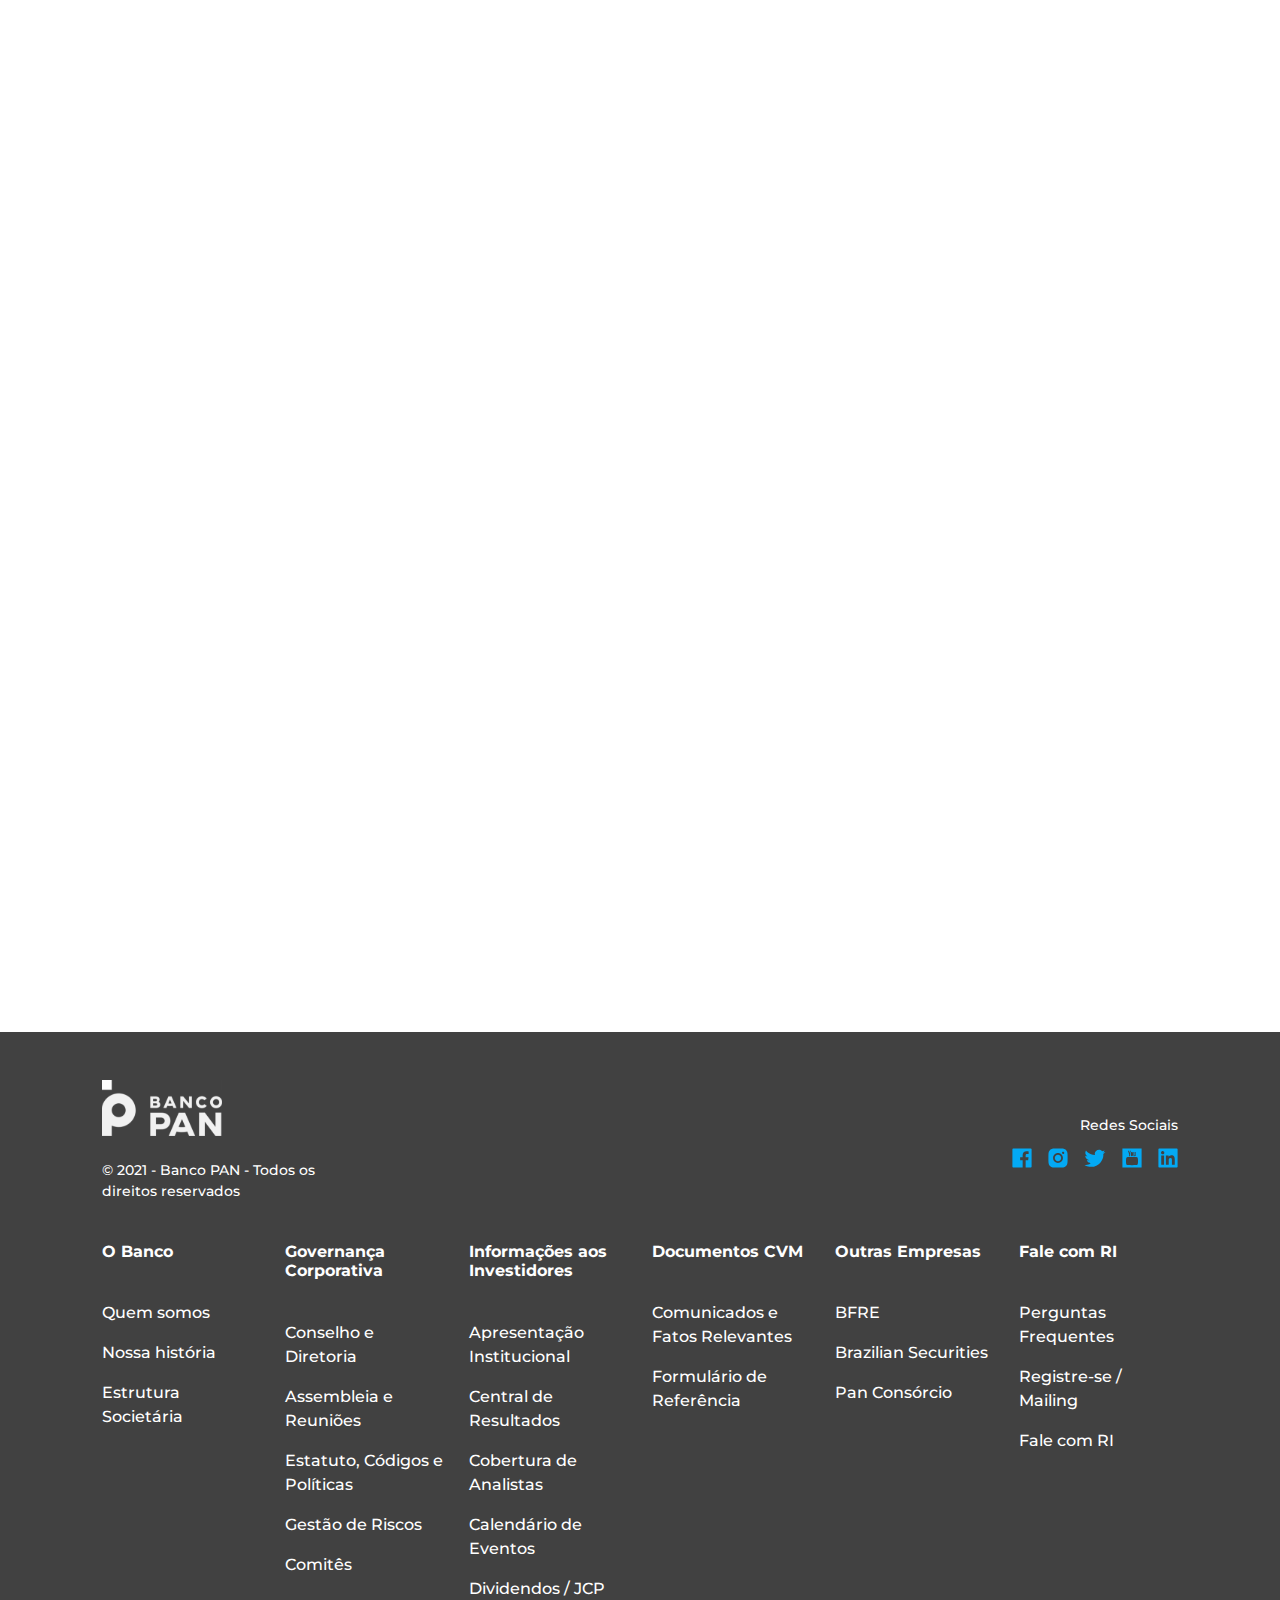
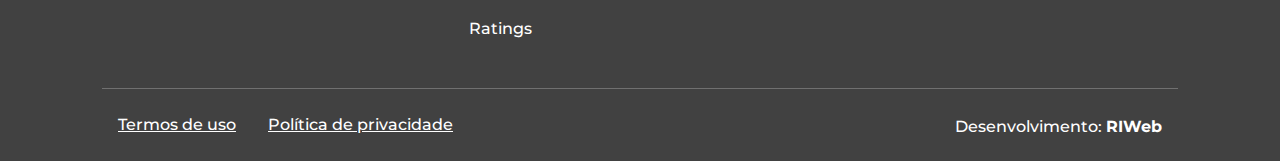
==== commit ec05a175: "d" ====
--- a/index.html
+++ b/index.html
@@ -414,9 +414,9 @@
                 <div class="container h-100">
                   <div class="h-100 row justify-content-center justify-content-lg-start">
                     <div class="col-12 colmd-md-8 col-lg-6 align-self-center">
-                      <h1 class="text-primary fw-bolder text-center text-lg-start">A plataforma completa para as classes C, D e E</h1>
-                      <h2 class="fw-bolder text-center mb-5 text-lg-start">Indo além do crédito</h2>
-                      <div class="text-center text-lg-start">
+                      <h1 class="text-primary fw-bolder ">A plataforma completa para as classes C, D e E</h1>
+                      <h2 class="fw-bolder mb-5 ">Indo além do crédito</h2>
+                      <div class="ms-lg-0">
                           <button class="btn text-white btn-lg btn-primary ">Quem Somos</button>
                       </div>
                     </div>
@@ -430,11 +430,11 @@
                 <div class="container h-100">
                   <div class="h-100 row justify-content-center justify-content-lg-start">
                     <div class="col-12 colmd-md-8 col-lg-6 align-self-center">
-                      <h1 class="text-primary fw-bolder text-center text-lg-start">Divulgação de Resultados
+                      <h1 class="text-primary fw-bolder ">Divulgação de Resultados
                       4T20</h1>
-                      <h2 class="fw-bolder text-center mb-5 text-lg-start">Teleconferência realizada em 09
+                      <h2 class="fw-bolder mb-5 px-lg-0">Teleconferência realizada em 09
                       de fevereiro</h2>
-                      <div class="text-center text-lg-start">
+                      <div class="ms-lg-0">
                           <button class="btn text-white btn-lg btn-primary ">Quem Somos</button>
                       </div>
                     </div>
@@ -450,14 +450,14 @@
       <!-- section 2 -->
       <!-- section 2 -->
       <!-- section 2 -->
-      <div class="container">
-        <div class="row row-cols-1 row-cols-xl-2 gy-4 py-7">
+      <section class="container">
+        <div class="row row-cols-1 row-cols-xl-2 gy-4 py-8">
 
           <div class="col">
-            <h2 class="fw-bolder text-center text-lg-start mb-4">Central de Resultados</h2>
+            <h2 class="fw-bolder  mb-4">Central de Resultados</h2>
 
             <!--results carousel -->
-            <div class="resultscarousel container">
+            <div class="resultscarousel  ">
               <div id="resultsCarousel" class="carousel slide" data-bs-interval="false" data-bs-ride="carousel">
 
 
@@ -476,14 +476,14 @@
 
                   <div class="carousel-item active">
                     <div class="carousel-body">
-                      <div class="container">
+                      <div class="">
                         
 
                         <div class="text-center d-lg-none">
-                          <h2 class="text-primary mt-2 fw-bolder">4T20</h2>
-                        </div>
-
-                        <div class="row row-cols-1 row-cols-lg-3 gy-4 py-5 justify-content-center justify-content-lg-start align-items-center">
+                          <h1 class="text-primary mt-2 fw-bolder">4T20</h1>
+                        </div>
+
+                        <div class="row carousel-buttons row-cols-1 row-cols-lg-3 gy-4 py-5 justify-content-center justify-content-lg-start">
                           
                           <div class="col">
                             <a class="d-flex nav-link d-lg-grid gap-lg-2" href="#">
@@ -534,14 +534,14 @@
 
                   <div class="carousel-item position-relative">
                     <div class="carousel-body">
-                      <div class="container">
+                      <div class="">
                         
 
                         <div class="text-center d-lg-none">
-                          <h2 class="text-primary mt-2 fw-bolder">3T20</h2>
-                        </div>
-
-                        <div class="row row-cols-1 row-cols-lg-3 gy-4 py-5 justify-content-center justify-content-lg-start align-items-center">
+                          <h1 class="text-primary mt-2 fw-bolder">3T20</h1>
+                        </div>
+
+                        <div class="row  carousel-buttons row-cols-1 row-cols-lg-3 gy-4 py-5 justify-content-center justify-content-lg-start">
                           
                           <div class="col">
                             <a class="d-flex nav-link d-lg-grid gap-lg-2" href="#">
@@ -592,14 +592,14 @@
 
                   <div class="carousel-item position-relative">
                     <div class="carousel-body">
-                      <div class="container">
+                      <div class="">
                         
 
                         <div class="text-center d-lg-none">
-                          <h2 class="text-primary mt-2 fw-bolder">2T20</h2>
-                        </div>
-
-                        <div class="row row-cols-1 row-cols-lg-3 gy-4 py-5 justify-content-center justify-content-lg-start align-items-center">
+                          <h1 class="text-primary mt-2 fw-bolder">2T20</h1>
+                        </div>
+
+                        <div class="row carousel-buttons  row-cols-1 row-cols-lg-3 gy-4 py-5 justify-content-center justify-content-lg-start">
                           
                           <div class="col">
                             <a class="d-flex nav-link d-lg-grid gap-lg-2" href="#">
@@ -650,14 +650,14 @@
 
                   <div class="carousel-item position-relative">
                     <div class="carousel-body">
-                      <div class="container">
+                      <div class="">
                         
 
                         <div class="text-center d-lg-none">
-                          <h2 class="text-primary mt-2 fw-bolder">1T20</h2>
-                        </div>
-
-                        <div class="row row-cols-1 row-cols-lg-3 gy-4 py-5 justify-content-center justify-content-lg-start align-items-center">
+                          <h1 class="text-primary mt-2 fw-bolder">1T20</h1>
+                        </div>
+
+                        <div class="row carousel-buttons  row-cols-1 row-cols-lg-3 gy-4 py-5 justify-content-center justify-content-lg-start">
                           
                           <div class="col">
                             <a class="d-flex nav-link d-lg-grid gap-lg-2" href="#">
@@ -722,10 +722,10 @@
             </div>
 
             <div class="text-center d-grid gap-2 gap-md-0  d-md-block text-lg-start">
-              <a class="nav-link border-end d-inline py-0 border-1 border-md-0 border-dark" href="#">
+              <!-- <a class="nav-link border-end d-inline py-0 border-1 border-md-0 border-dark" href="#">
                 <img class="pe-2" src="images/download 1.svg" alt="">
                 <span>Baixar todos</span>
-              </a>
+              </a> -->
               <a href="#" class="d-inline text-decoration-underline nav-link">Ver todos os resultados</a>
             </div>
 
@@ -733,104 +733,89 @@
           </div>
 
           <div class="col">
-            <h2 class="fw-bolder text-center text-lg-start mb-4">Calendário de Eventos</h2>
-
-            <div class="calender-list calender-list-home mb-4">
-
-              <!-- entry -->
-              <div class="d-grid gap-3 d-md-flex border-bottom py-2">
-                <div class="d-grid gap-2 gap-md-4 d-md-flex alight-items-center">
-                  <div class="date d-md-grid gap-2 d-flex">
-                    <div class="">Jan</div>
-                    <div class="">01</div>
-                  </div>
-                  <div class="content d-grid gap-1 gap-lg-2">
-                    <div class="title">Lorem ipsum dolor sit amet, consectetur</div>
-                    <div class="time">00:00 - 23:59 (Horário de Brasília)</div>
-                  </div>
-
-                </div>
-                <div class="col links justify-content-md-end d-flex gap-3">
-                  <a href="#" class="nav-link p-0"><img src="images/gmail.svg" alt=""></a>
-                  <a href="#" class="nav-link p-0"><img src="images/outlook.svg" alt=""></a>
-                </div>
-              </div>
-
-              <!-- entry -->
-              <div class="d-grid gap-3 d-md-flex border-bottom py-2">
-                <div class="d-grid gap-2 gap-md-4 d-md-flex alight-items-center">
-                  <div class="date d-md-grid gap-2 d-flex">
-                    <div class="">Jan</div>
-                    <div class="">01</div>
-                  </div>
-                  <div class="content d-grid gap-1 gap-lg-2">
-                    <div class="title">Lorem ipsum dolor sit amet, consectetur</div>
-                    <div class="time">00:00 - 23:59 (Horário de Brasília)</div>
-                  </div>
-
-                </div>
-                <div class="col links justify-content-md-end d-flex gap-3">
-                  <a href="#" class="nav-link p-0"><img src="images/gmail.svg" alt=""></a>
-                  <a href="#" class="nav-link p-0"><img src="images/outlook.svg" alt=""></a>
-                </div>
-              </div>
-
-              <!-- entry -->
-              <div class="d-grid gap-3 d-md-flex border-bottom py-2">
-                <div class="d-grid gap-2 gap-md-4 d-md-flex alight-items-center">
-                  <div class="date d-md-grid gap-2 d-flex">
-                    <div class="">Jan</div>
-                    <div class="">01</div>
-                  </div>
-                  <div class="content d-grid gap-1 gap-lg-2">
-                    <div class="title">Lorem ipsum dolor sit amet, consectetur</div>
-                    <div class="time">00:00 - 23:59 (Horário de Brasília)</div>
-                  </div>
-
-                </div>
-                <div class="col links justify-content-md-end d-flex gap-3">
-                  <a href="#" class="nav-link p-0"><img src="images/gmail.svg" alt=""></a>
-                  <a href="#" class="nav-link p-0"><img src="images/outlook.svg" alt=""></a>
-                </div>
-              </div>
-
-              <!-- entry -->
-              <div class="d-grid gap-3 d-md-flex border-bottom py-2">
-                <div class="d-grid gap-2 gap-md-4 d-md-flex alight-items-center">
-                  <div class="date d-md-grid gap-2 d-flex">
-                    <div class="">Jan</div>
-                    <div class="">01</div>
-                  </div>
-                  <div class="content d-grid gap-1 gap-lg-2">
-                    <div class="title">Lorem ipsum dolor sit amet, consectetur</div>
-                    <div class="time">00:00 - 23:59 (Horário de Brasília)</div>
-                  </div>
-
-                </div>
-                <div class="col links justify-content-md-end d-flex gap-3">
-                  <a href="#" class="nav-link p-0"><img src="images/gmail.svg" alt=""></a>
-                  <a href="#" class="nav-link p-0"><img src="images/outlook.svg" alt=""></a>
-                </div>
-              </div>
-
-              <!-- entry -->
-              <div class="d-grid gap-3 d-md-flex border-bottom py-2">
-                <div class="d-grid gap-2 gap-md-4 d-md-flex alight-items-center">
-                  <div class="date d-md-grid gap-2 d-flex">
-                    <div class="">Jan</div>
-                    <div class="">01</div>
-                  </div>
-                  <div class="content d-grid gap-1 gap-lg-2">
-                    <div class="title">Lorem ipsum dolor sit amet, consectetur</div>
-                    <div class="time">00:00 - 23:59 (Horário de Brasília)</div>
-                  </div>
-
-                </div>
-                <div class="col links justify-content-md-end d-flex gap-3">
-                  <a href="#" class="nav-link p-0"><img src="images/gmail.svg" alt=""></a>
-                  <a href="#" class="nav-link p-0"><img src="images/outlook.svg" alt=""></a>
-                </div>
-              </div>
+            <h2 class="fw-bolder   mb-4">Calendário de Eventos</h2>
+
+            <div class="calender-list calender  calender-list-home mb-4">
+
+
+          <!-- entry  -->
+          <div class="d-grid entry d-md-flex">
+            <div class="d-grid gap-2 gap-md-4 d-md-flex alight-items-center">
+              <div class="date d-md-grid gap-2 d-flex">
+                <div class="">Jan</div>
+                <div class="">01</div>
+              </div>
+              <div class="content d-grid gap-1 gap-lg-2">
+                <div class="title">Assembléia Geral Ordinária</div>
+                <div class="time">00:00 - 23:59 (Horário de Brasília)</div>
+              </div>
+
+            </div>
+            <div class="col links justify-content-md-end d-flex gap-3">
+              <a href="#" class="nav-link p-0"><img src="images/gmail.svg" alt=""></a>
+              <a href="#" class="nav-link p-0"><img src="images/outlook.svg" alt=""></a>
+            </div>
+          </div>
+
+          <!-- entry  -->
+          <div class="d-grid entry d-md-flex">
+            <div class="d-grid gap-2 gap-md-4 d-md-flex alight-items-center">
+              <div class="date d-md-grid gap-2 d-flex">
+                <div class="">Jan</div>
+                <div class="">01</div>
+              </div>
+              <div class="content d-grid gap-1 gap-lg-2">
+                <div class="title">Assembléia Geral Ordinária</div>
+                <div class="time">00:00 - 23:59 (Horário de Brasília)</div>
+              </div>
+
+            </div>
+            <div class="col links justify-content-md-end d-flex gap-3">
+              <a href="#" class="nav-link p-0"><img src="images/gmail.svg" alt=""></a>
+              <a href="#" class="nav-link p-0"><img src="images/outlook.svg" alt=""></a>
+            </div>
+          </div>
+
+          <!-- entry  -->
+          <div class="d-grid entry d-md-flex">
+            <div class="d-grid gap-2 gap-md-4 d-md-flex alight-items-center">
+              <div class="date d-md-grid gap-2 d-flex">
+                <div class="">Jan</div>
+                <div class="">01</div>
+              </div>
+              <div class="content d-grid gap-1 gap-lg-2">
+                <div class="title">Assembléia Geral Ordinária</div>
+                <div class="time">00:00 - 23:59 (Horário de Brasília)</div>
+              </div>
+
+            </div>
+            <div class="col links justify-content-md-end d-flex gap-3">
+              <a href="#" class="nav-link p-0"><img src="images/gmail.svg" alt=""></a>
+              <a href="#" class="nav-link p-0"><img src="images/outlook.svg" alt=""></a>
+            </div>
+          </div>
+
+          <!-- entry  -->
+          <div class="d-grid entry d-md-flex">
+            <div class="d-grid gap-2 gap-md-4 d-md-flex alight-items-center">
+              <div class="date d-md-grid gap-2 d-flex">
+                <div class="">Jan</div>
+                <div class="">01</div>
+              </div>
+              <div class="content d-grid gap-1 gap-lg-2">
+                <div class="title">Assembléia Geral Ordinária</div>
+                <div class="time">00:00 - 23:59 (Horário de Brasília)</div>
+              </div>
+
+            </div>
+            <div class="col links justify-content-md-end d-flex gap-3">
+              <a href="#" class="nav-link p-0"><img src="images/gmail.svg" alt=""></a>
+              <a href="#" class="nav-link p-0"><img src="images/outlook.svg" alt=""></a>
+            </div>
+          </div>
+
+
+
 
             </div>
 
@@ -843,28 +828,27 @@
 
           </div>
 
-          <div class="col"></div>
-
-        </div>
-      </div>
+        </div>
+      </section>
 
       <!-- section consumer finance -->
-      <section class="consumer finance bg-gray">
-        <div class="container  text-white">
-          <div class="row align-items-center py-4 py-lg-5 gy-4">
-            <div class="col-12 text-center text-lg-start col-lg-4">
+      <section data-aos="fade-in" data-aos-duration="1000" class="finance bg-gray">
+        <div class="container finance  text-white">
+          <div class="row align-items-center  py-4 py-lg-5 gy-4">
+            <div class="col-12 col-lg-4">
               <h1 class="fw-bolder mb-1 text-primary">Plataforma</h1>
-              <h1 class="fw-bolder mb-5">One-stop-shop</h1>
-              <p>Negócios diversificados</p>
-              <p>Ambiente integrado</p>
-              <p>Impulsionado por Tecnologia</p>
+              <h1 class="fw-bolder mb-5 mb-lg-7">One-stop-shop</h1>
+              <h6 class="">Negócios diversificados</h6>
+              <h6 class="">Ambiente integrado</h6>
+              <h6 class="">Impulsionado por Tecnologia</h6>
+              <br>
               <br>
               <a class="text-white" href="#"><small>Saiba mais</small></a>
             </div>
 
             <div class="col-12 col-lg-8">
               <div class="img-base">
-                <img data-aos="fade-in" data-aos-anchor-placement="top-center"  class="mw-100" src="images/mobilebanner.svg" alt="mobilebanner">
+                <img class="mw-100" src="images/mobilebanner.svg" alt="mobilebanner">
               </div>
             </div>
           </div>
@@ -872,15 +856,15 @@
       </section>
 
       <!-- section tab cards -->
-      <section class="cards my-7 mt-lg-8">
+      <section data-aos="fade-in" data-aos-duration="1000" class="cards pt-8 mb-8">
         <div class="container">
-          <div class="content">
-            <ul class="nav justify-content-center justify-content-lg-start nav-pills mb-3" id="pills-tab" role="tablist">
+          <div class="content ">
+            <ul class="nav row row-cols-1 row-cols-md-2 row-cols-lg-auto gy-3 nav-pills mb-4" id="pills-tab" role="tablist">
               <li class="nav-item" role="presentation">
-                <button class="nav-link active" id="pills-home-tab" data-bs-toggle="pill" data-bs-target="#pills-home" type="button" role="tab" aria-controls="pills-home" aria-selected="true">Consumer Finance</button>
-              </li>
-              <li class="nav-item" role="presentation">
-                <button class="nav-link" id="pills-profile-tab" data-bs-toggle="pill" data-bs-target="#pills-profile" type="button" role="tab" aria-controls="pills-profile" aria-selected="false">Banking Services</button>
+                <button class="nav-link w-100 me-lg-4 active" id="pills-home-tab" data-bs-toggle="pill" data-bs-target="#pills-home" type="button" role="tab" aria-controls="pills-home" aria-selected="true">Consumer Finance</button>
+              </li>
+              <li class="nav-item " role="presentation">
+                <button class="nav-link w-100" id="pills-profile-tab" data-bs-toggle="pill" data-bs-target="#pills-profile" type="button" role="tab" aria-controls="pills-profile" aria-selected="false">Banking Services</button>
               </li>
             </ul>
 
@@ -889,7 +873,7 @@
                 <div class="row align-items-start gy-4 mb-4">
                   <div class="col-12 col-lg-6 col-xl-4">
                     <p class="mt-0 pt-lg-3">Longo histórico no crédito para classes C, D e E no Brazil, com forte posicionamento de mercado</p>
-                    <div class="accordion accordion-flush" id="accordionFlushExample0">
+                    <div class="accordion accordion-flush mb-5" id="accordionFlushExample0">
                       <div class="accordion-item">
                         <h2 class="accordion-header" id="flush-heading1">
                           <button class="accordion-button fw-bold collapsed" type="button" data-bs-toggle="collapse" data-bs-target="#flush-collapse1" aria-expanded="false" aria-controls="flush-collapse1">
@@ -991,10 +975,11 @@
                         </div>
                       </div>
                     </div>
+                    <a class="" href="#"><small>Saiba mais</small></a>
                   </div>
 
                   <div class="col-12 col-lg-6 col-xl-8">
-                    <div class="img-base mt-lg-n6">
+                    <div class="img-base text-end mt-lg-n6">
                       <img class="mw-100" src="images/cards.svg" alt="cards">
                     </div>
                   </div>
@@ -1004,7 +989,7 @@
                 <div class="row align-items-start gy-4 mb-4">
                   <div class="col-12 col-lg-6 col-xl-4">
                     <p class="mt-0 pt-lg-3">Longo histórico no crédito para classes C, D e E no Brazil, com forte posicionamento de mercado</p>
-                    <div class="accordion accordion-flush" id="accordionFlushExample">
+                    <div class="accordion accordion-flush mb-5" id="accordionFlushExample">
                       <div class="accordion-item">
                         <h2 class="accordion-header" id="flush-headingOne">
                           <button class="accordion-button fw-bold collapsed" type="button" data-bs-toggle="collapse" data-bs-target="#flush-collapseOne" aria-expanded="false" aria-controls="flush-collapseOne">
@@ -1131,10 +1116,11 @@
                         </div>
                       </div>
                     </div>
+                    <a class="" href="#"><small>Saiba mais</small></a>
                   </div>
 
                   <div class="col-12 col-lg-6 col-xl-8">
-                    <div class="img-base mt-lg-n6">
+                    <div class="img-base text-end mt-lg-n6">
                       <img class="mw-100" src="images/mobile.svg" alt="cards">
                     </div>
                   </div>
@@ -1151,11 +1137,11 @@
 
 
       <!-- section register -->
-      <section class="mb-7">
+      <section data-aos="fade-in" data-aos-duration="1000" class="mb-8">
         <div class="container">
-          <div class="row row-cols-1 row-cols-lg-2 align-items-center gy-5 text-center text-lg-start">
+          <div class="row row-cols-1 row-cols-lg-2 align-items-center gy-8 ">
             
-            <div class="col d-flex justify-content-center">
+            <div class="col d-flex">
               <div class="content align-self-center">
                 <img class="mw-100" src="images/Vector(9).svg" alt="telephone">
                 <h2 class="fw-bolder mt-1">Fale com RI</h2>
@@ -1163,17 +1149,73 @@
                 <a class="btn btn-lg btn-primary text-white" href="fale-com-rI.html">Entrar em contato</a>
               </div>
             </div>
-            <div class="col d-flex justify-content-center">
+            <div class="col d-flex">
               <div class="content align-self-center">
                 <img class="mw-100" src="images/Vector(8).svg" alt="mail">
                 <h2 class="fw-bolder mt-1">Cadastre-se no mailing</h2>
                 <p class="mb-4 mb-lg-5">Cadastre-se para receber nossos conteúdos no e-mail</p>
-                <a class="btn btn-lg btn-primary text-white" href="registre-se.html">Fazer cadastro</a>
+                <button class="btn btn-lg btn-primary text-white" data-bs-toggle="modal" data-bs-target="#registerModal">Fazer cadastro</button>
               </div>
             </div>
           </div>
         </div>
       </section>
+    <!-- registration modal -->
+    <!-- Modal -->
+    <div class="modal fade" id="registerModal" tabindex="-1" aria-labelledby="registerModalLabel" aria-hidden="true">
+      <div class="modal-dialog modal-lg modal-dialog-scrollable modal-dialog-centered">
+        <div class="modal-content">
+          <div class="modal-header border-0">
+            <h5 class="modal-title fw-bolder text-primary" id="registerModalLabel">Cadastrar mailing</h5>
+            <button type="button" class="btn-close" data-bs-dismiss="modal" aria-label="Close"></button>
+          </div>
+          <div class="modal-body">
+            <form action="">
+                <div class="">
+                    <label for="#name">Nome Completo</label>
+                    <input required type="text" id="name" placeholder="Ex: Amanda Santos" name="name" class="form-control mb-4">
+                    <label for="#email">E-mail*</label>
+                    <input required type="text" id="email" placeholder="Ex: amandasantos@gmail.com" name="email" class="form-control mb-4">
+                    <label for="#phone">Telephone*</label>
+                    <input required type="text" id="phone" placeholder="Ex: (11) 1234-5678" name="phone" class="form-control mb-4">
+                    <h6 class="mb-0">Prefil</h6>
+                    <select class="form-select" aria-label="Default select example">
+                      <option selected>Selecionar</option>
+                      <option value="1">One</option>
+                      <option value="2">Two</option>
+                      <option value="3">Three</option>
+                    </select>
+                    <h6 class="fw-bold my-4">Idioma</h6>
+                    <h6 class="mb-3">Qual o idioma de sua preferência?</h6>
+                    <div class="form-check d-inline-block me-4">
+                      <input class="form-check-input" name="lang" type="checkbox" value="pt" id="flexCheckDefault">
+                      <label class="form-check-label" for="flexCheckDefault">PT
+                      </label>
+                    </div>
+                    <div class="form-check d-inline-block">
+                      <input class="form-check-input" name="lang" type="checkbox" value="en" id="flexCheckDefault2">
+                      <label class="form-check-label" for="flexCheckDefault2">EN
+                      </label>
+                    </div>
+                    <div class="img-base col-12 col-md-8 col-lg-6 px-2">
+                      <img class="mw-100 my-4" src="images/re-captcha.svg" alt="re-captcha">
+                    </div>
+
+                    <div class="d-grid d-md-block gap-2">
+                        <input type="submit" value="Cadastrar" class="btn btn-primary btn-submit text-white">
+                        <button class="btn border border-1 border-primary btn-submit">Limpar</button>
+                    </div>
+
+                    <p class="mt-5">Este portal utiliza cookies (incluindo cookies dos nossos parceiros) para fornecer a melhor experiência possível para você, além de monitorar e analisar o tráfego no nosso website. Suas preferências podem ser alteradas a qualquer momento nas definições de cookies de seu navegador. Saiba mais sobre a forma como usamos os seus dados visitando a nossa Política de Privacidade.</p>
+                </div>
+            </form>
+          </div>
+          <div class="modal-footer border-none">
+          </div>
+        </div>
+      </div>
+    </div>
+    <!-- registration modal -->
 
 
 
@@ -1183,20 +1225,23 @@
     <!-- footer -->
     <!-- footer -->
     <!-- footer -->
-    <footer class="bg-dark py-7 text-white">
-      <div class="container-fluid">
-      <div class="row align-items-center">
+    <footer class="bg-dark pt-5 pb-3 text-white">
+      <div class="container">
+        <div class="row  align-items-center">
 
           <div class="col-12 col-lg-6">
-          <div class="row gx-4 gy-4 align-items-end text-center justify-content-center justify-content-lg-start text-lg-start">
-              <img class="col-6 col-sm-4 col-md-3 mw-100 col-lg-5 col-xl-4 pe-lg-4" src="images/brand-white.svg" alt="brand-white">
+          <div class="row gx-4 gy-4 align-items-end text-md-center justify-content-md-center justify-content-lg-start text-lg-start">
+            <div class="img-base">
+              <img style="width: 120px;" class="" src="images/logotipo(1).svg" alt="brand-white">
+            </div>
+              
               <small class="col-12 col-lg-6 text-white">© 2021 - Banco PAN - Todos os direitos reservados</small>
           </div>
           </div>
 
-          <div class="col-12 mt-4 offset-lg-3 col-lg-3 text-center text-lg-end ">
+          <div class="col-12 mt-4 offset-lg-3 col-lg-3 text-md-center text-lg-end ">
           <small class="mb-4 text-white">Redes Sociais</small>
-          <ul class="ps-0 ps-lg-3 d-flex justify-content-center justify-content-lg-end align-items-center text-lg-end">
+          <ul class="ps-0 ps-lg-3 d-flex justify-content-md-center justify-content-lg-end align-items-center text-lg-end">
               <li class="nav-link px-2"><a href="#"><img src="images/Vector(10).svg" alt="facebook"></a></li>
               <li class="nav-link px-2"><a href="#"><img src="images/Vector(11).svg" alt="instagram"></a></li>
               <li class="nav-link px-2"><a href="#"><img src="images/Vector(12).svg" alt="twitter"></a></li>
@@ -1214,7 +1259,7 @@
           
 
       </div> -->
-      <div class="accordion accordion-flush row my-5 gy-4 text-center text-lg-start justify-content-center justify-content-xl-start row-cols-1 row-cols-lg-3 row-cols-xl-6" id="accordionFoot1">
+      <div class="accordion accordion-flush  row my-4 text-md-center text-lg-start justify-content-md-center justify-content-xl-start row-cols-1 row-cols-xl-6" id="accordionFoot1">
         <div class="accordion-item col">
           <h2 class="accordion-header" id="foot-heading1">
             <button class="accordion-button collapsed" type="button" data-bs-toggle="collapse" data-bs-target="#foot-collapse1" aria-expanded="false" aria-controls="foot-collapse1">
@@ -1371,28 +1416,28 @@
 
       <hr>
 
-      <div class="row pt-1 pb-2 align-items-center">
+      <div class="row mt-3 px-lg-0 align-items-center">
           <div class="col-12 col-lg-6">
-          <ul class="nav justify-content-center justify-content-lg-start">
-              <li class="nav-item">
-              <a class="nav-link text-white" href="#">Termos de uso</a>
-              </li>
-              <li class="nav-item">
-              <a class="nav-link text-white" href="#">Política de privacidade</a>
+          <ul class="nav d-block d-md-flex justify-content-md-center justify-content-lg-start">
+              <li class="nav-item">
+              <a class="nav-link text-white text-decoration-underline px-0 px-md-3" href="#">Termos de uso</a>
+              </li>
+              <li class="nav-item">
+              <a class="nav-link text-white text-decoration-underline px-0 px-md-3" href="#">Política de privacidade</a>
               </li>
           </ul>
           </div>
           <div class="col-12 col-lg-6">
-          <ul class="nav justify-content-center justify-content-lg-end">
-              <li class="nav-item">
-              <a class="nav-link d-inline text-white" href="#">Desenvolvimento: <b>RIWeb</b></a>
+          <ul class="nav justify-content-md-center justify-content-lg-end">
+              <li class="nav-item pt-1">
+              <a class="nav-link d-inline text-white px-0 px-md-3" href="#">Desenvolvimento: <b>RIWeb</b></a>
               </li>
           </ul>
           </div>
       </div>
 
 
-      </div>
+    </div>
 
   </footer>
 
--- a/css/main.css
+++ b/css/main.css
@@ -1,12 +1,83 @@
 @import url("https://fonts.googleapis.com/css2?family=Montserrat:ital,wght@0,100;0,200;0,300;0,400;0,500;0,600;0,700;0,800;0,900;1,100;1,200;1,300;1,400;1,500;1,600;1,700;1,800;1,900&display=swap");
-table img {
-  height: 30px; }
-
-table img.disabled {
-  opacity: 0.5; }
+.top-header {
+  background: #F5F5F5; }
+
+.finance h6, .finance .h6 {
+  font-size: 20px;
+  font-weight: 700; }
+
+.cards button.nav-link {
+  font-size: 20px;
+  font-weight: 700; }
+
+@media (min-width: 992px) {
+  .calender .date::after {
+    display: none;
+    position: absolute;
+    top: 40%;
+    transform: translateY(-50%);
+    right: 0;
+    content: "";
+    width: 0.5rem;
+    height: 1px;
+    background-color: #414141; } }
+
+.alert-item {
+  padding-top: 1.5rem;
+  padding-bottom: 0.25rem;
+  border-bottom: 1px solid #dee2e6 !important; }
+
+.entry {
+  padding-bottom: 0.25rem;
+  padding-top: 2rem;
+  border-bottom: 1px solid #dee2e6 !important;
+  gap: 1.5rem; }
+  @media (max-width: 991px) {
+    .entry {
+      gap: 0.5rem; } }
+  .entry .links {
+    gap: 1rem !important; }
+
+.results .date {
+  position: relative;
+  padding-right: 2rem; }
+  @media (min-width: 992px) {
+    .results .date::after {
+      position: absolute;
+      top: 40%;
+      transform: translateY(-50%);
+      right: 0;
+      content: "";
+      width: 0.5rem;
+      height: 1px;
+      background-color: #414141; } }
+.results .content .links a:hover img {
+  filter: invert(53%) sepia(89%) saturate(2808%) hue-rotate(166deg) brightness(100%) contrast(98%); }
+
+table {
+  min-width: 700px; }
+  table img {
+    height: 30px; }
+  table table img.disabled {
+    opacity: 0.5; }
+  table a:hover img {
+    filter: invert(53%) sepia(89%) saturate(2808%) hue-rotate(166deg) brightness(100%) contrast(98%); }
 
 .accordion-button {
-  font-weight: 700 !important; }
+  font-weight: 700 !important;
+  padding: 1rem 1rem !important; }
+  @media (max-width: 991px) {
+    .accordion-button {
+      padding: 1rem 0rem !important; } }
+
+.cards, .cards .accordion-body {
+  background-color: #F5F5F5; }
+
+.cards .accordion-button {
+  padding: .5rem 0rem !important; }
+
+.cards .accordion-body {
+  padding: 0 !important; }
 
 #header {
   position: sticky;
@@ -27,17 +98,68 @@
 li::marker {
   color: #03A9F4; }
 
+.resultscarousel .carousel-buttons .nav-link {
+  border-radius: 6px; }
+  @media (max-width: 991px) {
+    .resultscarousel .carousel-buttons .nav-link {
+      margin-right: 10px;
+      margin-left: 10px;
+      align-items: fle; } }
+.resultscarousel .carousel-buttons .nav-link:hover {
+  box-shadow: 0 0 10px rgba(0, 0, 0, 0.4); }
+.resultscarousel a:hover img {
+  filter: invert(53%) sepia(89%) saturate(2808%) hue-rotate(166deg) brightness(100%) contrast(98%); }
+
+label {
+  margin-bottom: 5px; }
+
+.btn-submit {
+  padding: 1rem 1rem !important;
+  margin-right: 5px;
+  margin-left: 5px;
+  color: #004E8C !important; }
+
+.form-control, .form-select {
+  padding: 0.5rem 0.75rem !important;
+  border: 1px solid #414141 !important; }
+
+.form-check-input {
+  border: 2px solid #414141 !important;
+  width: 20px !important;
+  height: 20px !important;
+  margin-top: 0rem !important; }
+
+.form-check-input:checked {
+  background-color: #03A9F4;
+  border-color: #03A9F4 !important; }
+
+.form-check-input:checked[type="radio"] {
+  background-image: none !important; }
+
+.form-check-input[type="checkbox"] {
+  border-radius: 0rem !important; }
+
 .bannercarousel .carousel-indicators [data-bs-target] {
   width: 24px !important;
   height: 24px !important;
-  border-radius: 50%; }
+  border-radius: 50%;
+  margin-right: 5px;
+  margin-left: 5px;
+  border: 2px solid #FFF;
+  transition-duration: 0.3s; }
 
 .bannercarousel .carousel-indicators [data-bs-target].active {
   width: 32px !important;
-  border-radius: 45%; }
+  border-radius: 42%;
+  background-color: #FFF; }
+
+.bannercarousel .carousel-indicators [data-bs-target]:not(.active) {
+  background-color: transparent;
+  opacity: 1; }
 
 .nav-pills .nav-link:not(.active) {
-  background: #E0E0E0 !important; }
+  background: #E0E0E0 !important;
+  color: #949494 !important; }
 
 aside .accordion {
   margin-bottom: 16px; }
@@ -47,9 +169,21 @@
 
 footer button, footer a.nav-link {
   color: #FFF !important;
-  background-color: transparent !important; }
-
-.accordion-item {
+  background-color: transparent !important;
+  transition-duration: 0.3s; }
+  footer button:hover, footer a.nav-link:hover {
+    opacity: 0.7; }
+
+aside .accordion-body {
+  padding: 0rem 3rem !important; }
+  @media (max-width: 767px) {
+    aside .accordion-body {
+      padding: 0rem 1rem; } }
+
+.tabs-letter .accordion-button {
+  padding: 1rem 0rem; }
+
+aside .accordion-item, footer .accordion-item, .cards .accordion-item {
   border: 0px !important; }
 
 .accordion-body .nav-link {
@@ -61,28 +195,66 @@
 footer .accordion-body {
   padding: 1rem 0rem; }
 
+aside .accordion-button {
+  padding: 1rem 0rem; }
+
 footer .accordion-button {
   padding: 1rem 0rem; }
   @media (max-width: 991px) {
     footer .accordion-button {
       justify-content: center; } }
+  @media (max-width: 767px) {
+    footer .accordion-button {
+      justify-content: flex-start; } }
 
 @media (min-width: 1200px) {
   footer .collapse:not(.show) {
     display: block; } }
 
-@media (min-width: 1200px) {
-  footer .accordion-button {
-    cursor: default !important; } }
-
-aside .accordion-body .nav-link, footer .accordion-body .nav-link {
+footer .accordion-button {
+  padding: 1rem 0rem !important; }
+  @media (min-width: 1200px) {
+    footer .accordion-button {
+      cursor: default !important; } }
+
+footer .accordion-body .nav-link {
   padding: 0.5rem; }
+  @media (min-width: 992px) {
+    footer .accordion-body .nav-link {
+      padding: 0.5rem 0rem !important; } }
+
+aside .accordion-body .nav-link {
+  padding: 0.5rem; }
+  @media (min-width: 992px) {
+    aside .accordion-body .nav-link {
+      padding: 0.5rem 0rem !important; } }
+
+aside .accordion-body {
+  padding: 0rem !important;
+  margin-bottom: 1rem; }
 
 .accordion-button::after {
   display: none; }
 
 .accordion-button:not(.collapsed)::after {
   display: none; }
+
+.cards .accordion-button {
+  padding: 5px 0rem;
+  font-size: 20px;
+  font-weight: 700; }
+  .cards .accordion-button::before {
+    background-image: none;
+    background-color: #03A9F4;
+    width: 6px;
+    height: 6px;
+    border-radius: 50%; }
+  .cards .accordion-button:not(.collapsed)::before {
+    background-image: none;
+    width: 6px;
+    height: 6px;
+    background-size: 6px;
+    transition-duration: 0ms; }
 
 .accordion-button::before {
   flex-shrink: 0;
@@ -135,6 +307,7 @@
   --bs-dark: #414141;
   --bs-feedback: #018A5C;
   --bs-gray-light: #E0E0E0;
+  --bs-dark-light: #FF3939;
   --bs-font-sans-serif: "Montserrat", sans-serif;
   --bs-font-monospace: SFMono-Regular, Menlo, Monaco, Consolas, "Liberation Mono", "Courier New", monospace;
   --bs-gradient: linear-gradient(180deg, rgba(255, 255, 255, 0.15), rgba(255, 255, 255, 0)); }
@@ -588,8 +761,8 @@
 .container-xl,
 .container-xxl {
   width: 100%;
-  padding-right: var(--bs-gutter-x, 0.75rem);
-  padding-left: var(--bs-gutter-x, 0.75rem);
+  padding-right: var(--bs-gutter-x, 2rem);
+  padding-left: var(--bs-gutter-x, 2rem);
   margin-right: auto;
   margin-left: auto; }
 
@@ -806,11 +979,11 @@
 
 .g-8,
 .gx-8 {
-  --bs-gutter-x: 6rem; }
+  --bs-gutter-x: 5rem; }
 
 .g-8,
 .gy-8 {
-  --bs-gutter-y: 6rem; }
+  --bs-gutter-y: 5rem; }
 
 .g-9,
 .gx-9 {
@@ -1014,11 +1187,11 @@
 
   .g-sm-8,
   .gx-sm-8 {
-    --bs-gutter-x: 6rem; }
+    --bs-gutter-x: 5rem; }
 
   .g-sm-8,
   .gy-sm-8 {
-    --bs-gutter-y: 6rem; }
+    --bs-gutter-y: 5rem; }
 
   .g-sm-9,
   .gx-sm-9 {
@@ -1221,11 +1394,11 @@
 
   .g-md-8,
   .gx-md-8 {
-    --bs-gutter-x: 6rem; }
+    --bs-gutter-x: 5rem; }
 
   .g-md-8,
   .gy-md-8 {
-    --bs-gutter-y: 6rem; }
+    --bs-gutter-y: 5rem; }
 
   .g-md-9,
   .gx-md-9 {
@@ -1428,11 +1601,11 @@
 
   .g-lg-8,
   .gx-lg-8 {
-    --bs-gutter-x: 6rem; }
+    --bs-gutter-x: 5rem; }
 
   .g-lg-8,
   .gy-lg-8 {
-    --bs-gutter-y: 6rem; }
+    --bs-gutter-y: 5rem; }
 
   .g-lg-9,
   .gx-lg-9 {
@@ -1635,11 +1808,11 @@
 
   .g-xl-8,
   .gx-xl-8 {
-    --bs-gutter-x: 6rem; }
+    --bs-gutter-x: 5rem; }
 
   .g-xl-8,
   .gy-xl-8 {
-    --bs-gutter-y: 6rem; }
+    --bs-gutter-y: 5rem; }
 
   .g-xl-9,
   .gx-xl-9 {
@@ -1842,11 +2015,11 @@
 
   .g-xxl-8,
   .gx-xxl-8 {
-    --bs-gutter-x: 6rem; }
+    --bs-gutter-x: 5rem; }
 
   .g-xxl-8,
   .gy-xxl-8 {
-    --bs-gutter-y: 6rem; }
+    --bs-gutter-y: 5rem; }
 
   .g-xxl-9,
   .gx-xxl-9 {
@@ -1870,7 +2043,7 @@
   --bs-table-active-color: #414141;
   --bs-table-active-bg: rgba(0, 0, 0, 0.1);
   --bs-table-hover-color: #414141;
-  --bs-table-hover-bg: rgba(0, 0, 0, 0.075);
+  --bs-table-hover-bg: #E0E0E0;
   width: 100%;
   margin-bottom: 1rem;
   color: #414141;
@@ -2785,6 +2958,30 @@
     background-color: #E0E0E0;
     border-color: #E0E0E0; }
 
+.btn-dark-light {
+  color: #000;
+  background-color: #FF3939;
+  border-color: #FF3939; }
+  .btn-dark-light:hover {
+    color: #000;
+    background-color: #ff5757;
+    border-color: #ff4d4d; }
+  .btn-check:focus + .btn-dark-light, .btn-dark-light:focus {
+    color: #000;
+    background-color: #ff5757;
+    border-color: #ff4d4d;
+    box-shadow: 0 0 0 0.25rem rgba(217, 48, 48, 0.5); }
+  .btn-check:checked + .btn-dark-light, .btn-check:active + .btn-dark-light, .btn-dark-light:active, .btn-dark-light.active, .show > .btn-dark-light.dropdown-toggle {
+    color: #000;
+    background-color: #ff6161;
+    border-color: #ff4d4d; }
+    .btn-check:checked + .btn-dark-light:focus, .btn-check:active + .btn-dark-light:focus, .btn-dark-light:active:focus, .btn-dark-light.active:focus, .show > .btn-dark-light.dropdown-toggle:focus {
+      box-shadow: 0 0 0 0.25rem rgba(217, 48, 48, 0.5); }
+  .btn-dark-light:disabled, .btn-dark-light.disabled {
+    color: #000;
+    background-color: #FF3939;
+    border-color: #FF3939; }
+
 .btn-outline-primary {
   color: #03A9F4;
   border-color: #03A9F4; }
@@ -2897,6 +3094,25 @@
       box-shadow: 0 0 0 0.25rem rgba(224, 224, 224, 0.5); }
   .btn-outline-gray-light:disabled, .btn-outline-gray-light.disabled {
     color: #E0E0E0;
+    background-color: transparent; }
+
+.btn-outline-dark-light {
+  color: #FF3939;
+  border-color: #FF3939; }
+  .btn-outline-dark-light:hover {
+    color: #000;
+    background-color: #FF3939;
+    border-color: #FF3939; }
+  .btn-check:focus + .btn-outline-dark-light, .btn-outline-dark-light:focus {
+    box-shadow: 0 0 0 0.25rem rgba(255, 57, 57, 0.5); }
+  .btn-check:checked + .btn-outline-dark-light, .btn-check:active + .btn-outline-dark-light, .btn-outline-dark-light:active, .btn-outline-dark-light.active, .btn-outline-dark-light.dropdown-toggle.show {
+    color: #000;
+    background-color: #FF3939;
+    border-color: #FF3939; }
+    .btn-check:checked + .btn-outline-dark-light:focus, .btn-check:active + .btn-outline-dark-light:focus, .btn-outline-dark-light:active:focus, .btn-outline-dark-light.active:focus, .btn-outline-dark-light.dropdown-toggle.show:focus {
+      box-shadow: 0 0 0 0.25rem rgba(255, 57, 57, 0.5); }
+  .btn-outline-dark-light:disabled, .btn-outline-dark-light.disabled {
+    color: #FF3939;
     background-color: transparent; }
 
 .btn-link {
@@ -3958,6 +4174,13 @@
   .alert-gray-light .alert-link {
     color: #484848; }
 
+.alert-dark-light {
+  color: #992222;
+  background-color: #ffd7d7;
+  border-color: #ffc4c4; }
+  .alert-dark-light .alert-link {
+    color: #7a1b1b; }
+
 @keyframes progress-bar-stripes {
   0% {
     background-position-x: 1rem; } }
@@ -4224,6 +4447,17 @@
     background-color: #5a5a5a;
     border-color: #5a5a5a; }
 
+.list-group-item-dark-light {
+  color: #992222;
+  background-color: #ffd7d7; }
+  .list-group-item-dark-light.list-group-item-action:hover, .list-group-item-dark-light.list-group-item-action:focus {
+    color: #992222;
+    background-color: #e6c2c2; }
+  .list-group-item-dark-light.list-group-item-action.active {
+    color: #fff;
+    background-color: #992222;
+    border-color: #992222; }
+
 .btn-close {
   box-sizing: content-box;
   width: 1em;
@@ -4270,7 +4504,7 @@
   max-width: 100%;
   pointer-events: none; }
   .toast-container > :not(:last-child) {
-    margin-bottom: 0.75rem; }
+    margin-bottom: 2rem; }
 
 .toast-header {
   display: flex;
@@ -5031,6 +5265,11 @@
   .link-gray-light:hover, .link-gray-light:focus {
     color: #e6e6e6; }
 
+.link-dark-light {
+  color: #FF3939; }
+  .link-dark-light:hover, .link-dark-light:focus {
+    color: #ff6161; }
+
 .ratio {
   position: relative;
   width: 100%; }
@@ -5316,6 +5555,9 @@
 .border-gray-light {
   border-color: #E0E0E0 !important; }
 
+.border-dark-light {
+  border-color: #FF3939 !important; }
+
 .border-white {
   border-color: #fff !important; }
 
@@ -5443,7 +5685,7 @@
   gap: 4rem !important; }
 
 .gap-8 {
-  gap: 6rem !important; }
+  gap: 5rem !important; }
 
 .gap-9 {
   gap: 9rem !important; }
@@ -5569,7 +5811,7 @@
   margin: 4rem !important; }
 
 .m-8 {
-  margin: 6rem !important; }
+  margin: 5rem !important; }
 
 .m-9 {
   margin: 9rem !important; }
@@ -5613,8 +5855,8 @@
   margin-left: 4rem !important; }
 
 .mx-8 {
-  margin-right: 6rem !important;
-  margin-left: 6rem !important; }
+  margin-right: 5rem !important;
+  margin-left: 5rem !important; }
 
 .mx-9 {
   margin-right: 9rem !important;
@@ -5661,8 +5903,8 @@
   margin-bottom: 4rem !important; }
 
 .my-8 {
-  margin-top: 6rem !important;
-  margin-bottom: 6rem !important; }
+  margin-top: 5rem !important;
+  margin-bottom: 5rem !important; }
 
 .my-9 {
   margin-top: 9rem !important;
@@ -5701,7 +5943,7 @@
   margin-top: 4rem !important; }
 
 .mt-8 {
-  margin-top: 6rem !important; }
+  margin-top: 5rem !important; }
 
 .mt-9 {
   margin-top: 9rem !important; }
@@ -5737,7 +5979,7 @@
   margin-right: 4rem !important; }
 
 .me-8 {
-  margin-right: 6rem !important; }
+  margin-right: 5rem !important; }
 
 .me-9 {
   margin-right: 9rem !important; }
@@ -5773,7 +6015,7 @@
   margin-bottom: 4rem !important; }
 
 .mb-8 {
-  margin-bottom: 6rem !important; }
+  margin-bottom: 5rem !important; }
 
 .mb-9 {
   margin-bottom: 9rem !important; }
@@ -5809,7 +6051,7 @@
   margin-left: 4rem !important; }
 
 .ms-8 {
-  margin-left: 6rem !important; }
+  margin-left: 5rem !important; }
 
 .ms-9 {
   margin-left: 9rem !important; }
@@ -5842,7 +6084,7 @@
   margin: -4rem !important; }
 
 .m-n8 {
-  margin: -6rem !important; }
+  margin: -5rem !important; }
 
 .m-n9 {
   margin: -9rem !important; }
@@ -5879,8 +6121,8 @@
   margin-left: -4rem !important; }
 
 .mx-n8 {
-  margin-right: -6rem !important;
-  margin-left: -6rem !important; }
+  margin-right: -5rem !important;
+  margin-left: -5rem !important; }
 
 .mx-n9 {
   margin-right: -9rem !important;
@@ -5919,8 +6161,8 @@
   margin-bottom: -4rem !important; }
 
 .my-n8 {
-  margin-top: -6rem !important;
-  margin-bottom: -6rem !important; }
+  margin-top: -5rem !important;
+  margin-bottom: -5rem !important; }
 
 .my-n9 {
   margin-top: -9rem !important;
@@ -5952,7 +6194,7 @@
   margin-top: -4rem !important; }
 
 .mt-n8 {
-  margin-top: -6rem !important; }
+  margin-top: -5rem !important; }
 
 .mt-n9 {
   margin-top: -9rem !important; }
@@ -5982,7 +6224,7 @@
   margin-right: -4rem !important; }
 
 .me-n8 {
-  margin-right: -6rem !important; }
+  margin-right: -5rem !important; }
 
 .me-n9 {
   margin-right: -9rem !important; }
@@ -6012,7 +6254,7 @@
   margin-bottom: -4rem !important; }
 
 .mb-n8 {
-  margin-bottom: -6rem !important; }
+  margin-bottom: -5rem !important; }
 
 .mb-n9 {
   margin-bottom: -9rem !important; }
@@ -6042,7 +6284,7 @@
   margin-left: -4rem !important; }
 
 .ms-n8 {
-  margin-left: -6rem !important; }
+  margin-left: -5rem !important; }
 
 .ms-n9 {
   margin-left: -9rem !important; }
@@ -6075,7 +6317,7 @@
   padding: 4rem !important; }
 
 .p-8 {
-  padding: 6rem !important; }
+  padding: 5rem !important; }
 
 .p-9 {
   padding: 9rem !important; }
@@ -6116,8 +6358,8 @@
   padding-left: 4rem !important; }
 
 .px-8 {
-  padding-right: 6rem !important;
-  padding-left: 6rem !important; }
+  padding-right: 5rem !important;
+  padding-left: 5rem !important; }
 
 .px-9 {
   padding-right: 9rem !important;
@@ -6160,8 +6402,8 @@
   padding-bottom: 4rem !important; }
 
 .py-8 {
-  padding-top: 6rem !important;
-  padding-bottom: 6rem !important; }
+  padding-top: 5rem !important;
+  padding-bottom: 5rem !important; }
 
 .py-9 {
   padding-top: 9rem !important;
@@ -6196,7 +6438,7 @@
   padding-top: 4rem !important; }
 
 .pt-8 {
-  padding-top: 6rem !important; }
+  padding-top: 5rem !important; }
 
 .pt-9 {
   padding-top: 9rem !important; }
@@ -6229,7 +6471,7 @@
   padding-right: 4rem !important; }
 
 .pe-8 {
-  padding-right: 6rem !important; }
+  padding-right: 5rem !important; }
 
 .pe-9 {
   padding-right: 9rem !important; }
@@ -6262,7 +6504,7 @@
   padding-bottom: 4rem !important; }
 
 .pb-8 {
-  padding-bottom: 6rem !important; }
+  padding-bottom: 5rem !important; }
 
 .pb-9 {
   padding-bottom: 9rem !important; }
@@ -6295,7 +6537,7 @@
   padding-left: 4rem !important; }
 
 .ps-8 {
-  padding-left: 6rem !important; }
+  padding-left: 5rem !important; }
 
 .ps-9 {
   padding-left: 9rem !important; }
@@ -6414,6 +6656,9 @@
 .text-gray-light {
   color: #E0E0E0 !important; }
 
+.text-dark-light {
+  color: #FF3939 !important; }
+
 .text-white {
   color: #fff !important; }
 
@@ -6449,6 +6694,9 @@
 
 .bg-gray-light {
   background-color: #E0E0E0 !important; }
+
+.bg-dark-light {
+  background-color: #FF3939 !important; }
 
 .bg-body {
   background-color: #fff !important; }
@@ -6621,7 +6869,7 @@
     gap: 4rem !important; }
 
   .gap-sm-8 {
-    gap: 6rem !important; }
+    gap: 5rem !important; }
 
   .gap-sm-9 {
     gap: 9rem !important; }
@@ -6747,7 +6995,7 @@
     margin: 4rem !important; }
 
   .m-sm-8 {
-    margin: 6rem !important; }
+    margin: 5rem !important; }
 
   .m-sm-9 {
     margin: 9rem !important; }
@@ -6791,8 +7039,8 @@
     margin-left: 4rem !important; }
 
   .mx-sm-8 {
-    margin-right: 6rem !important;
-    margin-left: 6rem !important; }
+    margin-right: 5rem !important;
+    margin-left: 5rem !important; }
 
   .mx-sm-9 {
     margin-right: 9rem !important;
@@ -6839,8 +7087,8 @@
     margin-bottom: 4rem !important; }
 
   .my-sm-8 {
-    margin-top: 6rem !important;
-    margin-bottom: 6rem !important; }
+    margin-top: 5rem !important;
+    margin-bottom: 5rem !important; }
 
   .my-sm-9 {
     margin-top: 9rem !important;
@@ -6879,7 +7127,7 @@
     margin-top: 4rem !important; }
 
   .mt-sm-8 {
-    margin-top: 6rem !important; }
+    margin-top: 5rem !important; }
 
   .mt-sm-9 {
     margin-top: 9rem !important; }
@@ -6915,7 +7163,7 @@
     margin-right: 4rem !important; }
 
   .me-sm-8 {
-    margin-right: 6rem !important; }
+    margin-right: 5rem !important; }
 
   .me-sm-9 {
     margin-right: 9rem !important; }
@@ -6951,7 +7199,7 @@
     margin-bottom: 4rem !important; }
 
   .mb-sm-8 {
-    margin-bottom: 6rem !important; }
+    margin-bottom: 5rem !important; }
 
   .mb-sm-9 {
     margin-bottom: 9rem !important; }
@@ -6987,7 +7235,7 @@
     margin-left: 4rem !important; }
 
   .ms-sm-8 {
-    margin-left: 6rem !important; }
+    margin-left: 5rem !important; }
 
   .ms-sm-9 {
     margin-left: 9rem !important; }
@@ -7020,7 +7268,7 @@
     margin: -4rem !important; }
 
   .m-sm-n8 {
-    margin: -6rem !important; }
+    margin: -5rem !important; }
 
   .m-sm-n9 {
     margin: -9rem !important; }
@@ -7057,8 +7305,8 @@
     margin-left: -4rem !important; }
 
   .mx-sm-n8 {
-    margin-right: -6rem !important;
-    margin-left: -6rem !important; }
+    margin-right: -5rem !important;
+    margin-left: -5rem !important; }
 
   .mx-sm-n9 {
     margin-right: -9rem !important;
@@ -7097,8 +7345,8 @@
     margin-bottom: -4rem !important; }
 
   .my-sm-n8 {
-    margin-top: -6rem !important;
-    margin-bottom: -6rem !important; }
+    margin-top: -5rem !important;
+    margin-bottom: -5rem !important; }
 
   .my-sm-n9 {
     margin-top: -9rem !important;
@@ -7130,7 +7378,7 @@
     margin-top: -4rem !important; }
 
   .mt-sm-n8 {
-    margin-top: -6rem !important; }
+    margin-top: -5rem !important; }
 
   .mt-sm-n9 {
     margin-top: -9rem !important; }
@@ -7160,7 +7408,7 @@
     margin-right: -4rem !important; }
 
   .me-sm-n8 {
-    margin-right: -6rem !important; }
+    margin-right: -5rem !important; }
 
   .me-sm-n9 {
     margin-right: -9rem !important; }
@@ -7190,7 +7438,7 @@
     margin-bottom: -4rem !important; }
 
   .mb-sm-n8 {
-    margin-bottom: -6rem !important; }
+    margin-bottom: -5rem !important; }
 
   .mb-sm-n9 {
     margin-bottom: -9rem !important; }
@@ -7220,7 +7468,7 @@
     margin-left: -4rem !important; }
 
   .ms-sm-n8 {
-    margin-left: -6rem !important; }
+    margin-left: -5rem !important; }
 
   .ms-sm-n9 {
     margin-left: -9rem !important; }
@@ -7253,7 +7501,7 @@
     padding: 4rem !important; }
 
   .p-sm-8 {
-    padding: 6rem !important; }
+    padding: 5rem !important; }
 
   .p-sm-9 {
     padding: 9rem !important; }
@@ -7294,8 +7542,8 @@
     padding-left: 4rem !important; }
 
   .px-sm-8 {
-    padding-right: 6rem !important;
-    padding-left: 6rem !important; }
+    padding-right: 5rem !important;
+    padding-left: 5rem !important; }
 
   .px-sm-9 {
     padding-right: 9rem !important;
@@ -7338,8 +7586,8 @@
     padding-bottom: 4rem !important; }
 
   .py-sm-8 {
-    padding-top: 6rem !important;
-    padding-bottom: 6rem !important; }
+    padding-top: 5rem !important;
+    padding-bottom: 5rem !important; }
 
   .py-sm-9 {
     padding-top: 9rem !important;
@@ -7374,7 +7622,7 @@
     padding-top: 4rem !important; }
 
   .pt-sm-8 {
-    padding-top: 6rem !important; }
+    padding-top: 5rem !important; }
 
   .pt-sm-9 {
     padding-top: 9rem !important; }
@@ -7407,7 +7655,7 @@
     padding-right: 4rem !important; }
 
   .pe-sm-8 {
-    padding-right: 6rem !important; }
+    padding-right: 5rem !important; }
 
   .pe-sm-9 {
     padding-right: 9rem !important; }
@@ -7440,7 +7688,7 @@
     padding-bottom: 4rem !important; }
 
   .pb-sm-8 {
-    padding-bottom: 6rem !important; }
+    padding-bottom: 5rem !important; }
 
   .pb-sm-9 {
     padding-bottom: 9rem !important; }
@@ -7473,7 +7721,7 @@
     padding-left: 4rem !important; }
 
   .ps-sm-8 {
-    padding-left: 6rem !important; }
+    padding-left: 5rem !important; }
 
   .ps-sm-9 {
     padding-left: 9rem !important; }
@@ -7590,7 +7838,7 @@
     gap: 4rem !important; }
 
   .gap-md-8 {
-    gap: 6rem !important; }
+    gap: 5rem !important; }
 
   .gap-md-9 {
     gap: 9rem !important; }
@@ -7716,7 +7964,7 @@
     margin: 4rem !important; }
 
   .m-md-8 {
-    margin: 6rem !important; }
+    margin: 5rem !important; }
 
   .m-md-9 {
     margin: 9rem !important; }
@@ -7760,8 +8008,8 @@
     margin-left: 4rem !important; }
 
   .mx-md-8 {
-    margin-right: 6rem !important;
-    margin-left: 6rem !important; }
+    margin-right: 5rem !important;
+    margin-left: 5rem !important; }
 
   .mx-md-9 {
     margin-right: 9rem !important;
@@ -7808,8 +8056,8 @@
     margin-bottom: 4rem !important; }
 
   .my-md-8 {
-    margin-top: 6rem !important;
-    margin-bottom: 6rem !important; }
+    margin-top: 5rem !important;
+    margin-bottom: 5rem !important; }
 
   .my-md-9 {
     margin-top: 9rem !important;
@@ -7848,7 +8096,7 @@
     margin-top: 4rem !important; }
 
   .mt-md-8 {
-    margin-top: 6rem !important; }
+    margin-top: 5rem !important; }
 
   .mt-md-9 {
     margin-top: 9rem !important; }
@@ -7884,7 +8132,7 @@
     margin-right: 4rem !important; }
 
   .me-md-8 {
-    margin-right: 6rem !important; }
+    margin-right: 5rem !important; }
 
   .me-md-9 {
     margin-right: 9rem !important; }
@@ -7920,7 +8168,7 @@
     margin-bottom: 4rem !important; }
 
   .mb-md-8 {
-    margin-bottom: 6rem !important; }
+    margin-bottom: 5rem !important; }
 
   .mb-md-9 {
     margin-bottom: 9rem !important; }
@@ -7956,7 +8204,7 @@
     margin-left: 4rem !important; }
 
   .ms-md-8 {
-    margin-left: 6rem !important; }
+    margin-left: 5rem !important; }
 
   .ms-md-9 {
     margin-left: 9rem !important; }
@@ -7989,7 +8237,7 @@
     margin: -4rem !important; }
 
   .m-md-n8 {
-    margin: -6rem !important; }
+    margin: -5rem !important; }
 
   .m-md-n9 {
     margin: -9rem !important; }
@@ -8026,8 +8274,8 @@
     margin-left: -4rem !important; }
 
   .mx-md-n8 {
-    margin-right: -6rem !important;
-    margin-left: -6rem !important; }
+    margin-right: -5rem !important;
+    margin-left: -5rem !important; }
 
   .mx-md-n9 {
     margin-right: -9rem !important;
@@ -8066,8 +8314,8 @@
     margin-bottom: -4rem !important; }
 
   .my-md-n8 {
-    margin-top: -6rem !important;
-    margin-bottom: -6rem !important; }
+    margin-top: -5rem !important;
+    margin-bottom: -5rem !important; }
 
   .my-md-n9 {
     margin-top: -9rem !important;
@@ -8099,7 +8347,7 @@
     margin-top: -4rem !important; }
 
   .mt-md-n8 {
-    margin-top: -6rem !important; }
+    margin-top: -5rem !important; }
 
   .mt-md-n9 {
     margin-top: -9rem !important; }
@@ -8129,7 +8377,7 @@
     margin-right: -4rem !important; }
 
   .me-md-n8 {
-    margin-right: -6rem !important; }
+    margin-right: -5rem !important; }
 
   .me-md-n9 {
     margin-right: -9rem !important; }
@@ -8159,7 +8407,7 @@
     margin-bottom: -4rem !important; }
 
   .mb-md-n8 {
-    margin-bottom: -6rem !important; }
+    margin-bottom: -5rem !important; }
 
   .mb-md-n9 {
     margin-bottom: -9rem !important; }
@@ -8189,7 +8437,7 @@
     margin-left: -4rem !important; }
 
   .ms-md-n8 {
-    margin-left: -6rem !important; }
+    margin-left: -5rem !important; }
 
   .ms-md-n9 {
     margin-left: -9rem !important; }
@@ -8222,7 +8470,7 @@
     padding: 4rem !important; }
 
   .p-md-8 {
-    padding: 6rem !important; }
+    padding: 5rem !important; }
 
   .p-md-9 {
     padding: 9rem !important; }
@@ -8263,8 +8511,8 @@
     padding-left: 4rem !important; }
 
   .px-md-8 {
-    padding-right: 6rem !important;
-    padding-left: 6rem !important; }
+    padding-right: 5rem !important;
+    padding-left: 5rem !important; }
 
   .px-md-9 {
     padding-right: 9rem !important;
@@ -8307,8 +8555,8 @@
     padding-bottom: 4rem !important; }
 
   .py-md-8 {
-    padding-top: 6rem !important;
-    padding-bottom: 6rem !important; }
+    padding-top: 5rem !important;
+    padding-bottom: 5rem !important; }
 
   .py-md-9 {
     padding-top: 9rem !important;
@@ -8343,7 +8591,7 @@
     padding-top: 4rem !important; }
 
   .pt-md-8 {
-    padding-top: 6rem !important; }
+    padding-top: 5rem !important; }
 
   .pt-md-9 {
     padding-top: 9rem !important; }
@@ -8376,7 +8624,7 @@
     padding-right: 4rem !important; }
 
   .pe-md-8 {
-    padding-right: 6rem !important; }
+    padding-right: 5rem !important; }
 
   .pe-md-9 {
     padding-right: 9rem !important; }
@@ -8409,7 +8657,7 @@
     padding-bottom: 4rem !important; }
 
   .pb-md-8 {
-    padding-bottom: 6rem !important; }
+    padding-bottom: 5rem !important; }
 
   .pb-md-9 {
     padding-bottom: 9rem !important; }
@@ -8442,7 +8690,7 @@
     padding-left: 4rem !important; }
 
   .ps-md-8 {
-    padding-left: 6rem !important; }
+    padding-left: 5rem !important; }
 
   .ps-md-9 {
     padding-left: 9rem !important; }
@@ -8559,7 +8807,7 @@
     gap: 4rem !important; }
 
   .gap-lg-8 {
-    gap: 6rem !important; }
+    gap: 5rem !important; }
 
   .gap-lg-9 {
     gap: 9rem !important; }
@@ -8685,7 +8933,7 @@
     margin: 4rem !important; }
 
   .m-lg-8 {
-    margin: 6rem !important; }
+    margin: 5rem !important; }
 
   .m-lg-9 {
     margin: 9rem !important; }
@@ -8729,8 +8977,8 @@
     margin-left: 4rem !important; }
 
   .mx-lg-8 {
-    margin-right: 6rem !important;
-    margin-left: 6rem !important; }
+    margin-right: 5rem !important;
+    margin-left: 5rem !important; }
 
   .mx-lg-9 {
     margin-right: 9rem !important;
@@ -8777,8 +9025,8 @@
     margin-bottom: 4rem !important; }
 
   .my-lg-8 {
-    margin-top: 6rem !important;
-    margin-bottom: 6rem !important; }
+    margin-top: 5rem !important;
+    margin-bottom: 5rem !important; }
 
   .my-lg-9 {
     margin-top: 9rem !important;
@@ -8817,7 +9065,7 @@
     margin-top: 4rem !important; }
 
   .mt-lg-8 {
-    margin-top: 6rem !important; }
+    margin-top: 5rem !important; }
 
   .mt-lg-9 {
     margin-top: 9rem !important; }
@@ -8853,7 +9101,7 @@
     margin-right: 4rem !important; }
 
   .me-lg-8 {
-    margin-right: 6rem !important; }
+    margin-right: 5rem !important; }
 
   .me-lg-9 {
     margin-right: 9rem !important; }
@@ -8889,7 +9137,7 @@
     margin-bottom: 4rem !important; }
 
   .mb-lg-8 {
-    margin-bottom: 6rem !important; }
+    margin-bottom: 5rem !important; }
 
   .mb-lg-9 {
     margin-bottom: 9rem !important; }
@@ -8925,7 +9173,7 @@
     margin-left: 4rem !important; }
 
   .ms-lg-8 {
-    margin-left: 6rem !important; }
+    margin-left: 5rem !important; }
 
   .ms-lg-9 {
     margin-left: 9rem !important; }
@@ -8958,7 +9206,7 @@
     margin: -4rem !important; }
 
   .m-lg-n8 {
-    margin: -6rem !important; }
+    margin: -5rem !important; }
 
   .m-lg-n9 {
     margin: -9rem !important; }
@@ -8995,8 +9243,8 @@
     margin-left: -4rem !important; }
 
   .mx-lg-n8 {
-    margin-right: -6rem !important;
-    margin-left: -6rem !important; }
+    margin-right: -5rem !important;
+    margin-left: -5rem !important; }
 
   .mx-lg-n9 {
     margin-right: -9rem !important;
@@ -9035,8 +9283,8 @@
     margin-bottom: -4rem !important; }
 
   .my-lg-n8 {
-    margin-top: -6rem !important;
-    margin-bottom: -6rem !important; }
+    margin-top: -5rem !important;
+    margin-bottom: -5rem !important; }
 
   .my-lg-n9 {
     margin-top: -9rem !important;
@@ -9068,7 +9316,7 @@
     margin-top: -4rem !important; }
 
   .mt-lg-n8 {
-    margin-top: -6rem !important; }
+    margin-top: -5rem !important; }
 
   .mt-lg-n9 {
     margin-top: -9rem !important; }
@@ -9098,7 +9346,7 @@
     margin-right: -4rem !important; }
 
   .me-lg-n8 {
-    margin-right: -6rem !important; }
+    margin-right: -5rem !important; }
 
   .me-lg-n9 {
     margin-right: -9rem !important; }
@@ -9128,7 +9376,7 @@
     margin-bottom: -4rem !important; }
 
   .mb-lg-n8 {
-    margin-bottom: -6rem !important; }
+    margin-bottom: -5rem !important; }
 
   .mb-lg-n9 {
     margin-bottom: -9rem !important; }
@@ -9158,7 +9406,7 @@
     margin-left: -4rem !important; }
 
   .ms-lg-n8 {
-    margin-left: -6rem !important; }
+    margin-left: -5rem !important; }
 
   .ms-lg-n9 {
     margin-left: -9rem !important; }
@@ -9191,7 +9439,7 @@
     padding: 4rem !important; }
 
   .p-lg-8 {
-    padding: 6rem !important; }
+    padding: 5rem !important; }
 
   .p-lg-9 {
     padding: 9rem !important; }
@@ -9232,8 +9480,8 @@
     padding-left: 4rem !important; }
 
   .px-lg-8 {
-    padding-right: 6rem !important;
-    padding-left: 6rem !important; }
+    padding-right: 5rem !important;
+    padding-left: 5rem !important; }
 
   .px-lg-9 {
     padding-right: 9rem !important;
@@ -9276,8 +9524,8 @@
     padding-bottom: 4rem !important; }
 
   .py-lg-8 {
-    padding-top: 6rem !important;
-    padding-bottom: 6rem !important; }
+    padding-top: 5rem !important;
+    padding-bottom: 5rem !important; }
 
   .py-lg-9 {
     padding-top: 9rem !important;
@@ -9312,7 +9560,7 @@
     padding-top: 4rem !important; }
 
   .pt-lg-8 {
-    padding-top: 6rem !important; }
+    padding-top: 5rem !important; }
 
   .pt-lg-9 {
     padding-top: 9rem !important; }
@@ -9345,7 +9593,7 @@
     padding-right: 4rem !important; }
 
   .pe-lg-8 {
-    padding-right: 6rem !important; }
+    padding-right: 5rem !important; }
 
   .pe-lg-9 {
     padding-right: 9rem !important; }
@@ -9378,7 +9626,7 @@
     padding-bottom: 4rem !important; }
 
   .pb-lg-8 {
-    padding-bottom: 6rem !important; }
+    padding-bottom: 5rem !important; }
 
   .pb-lg-9 {
     padding-bottom: 9rem !important; }
@@ -9411,7 +9659,7 @@
     padding-left: 4rem !important; }
 
   .ps-lg-8 {
-    padding-left: 6rem !important; }
+    padding-left: 5rem !important; }
 
   .ps-lg-9 {
     padding-left: 9rem !important; }
@@ -9528,7 +9776,7 @@
     gap: 4rem !important; }
 
   .gap-xl-8 {
-    gap: 6rem !important; }
+    gap: 5rem !important; }
 
   .gap-xl-9 {
     gap: 9rem !important; }
@@ -9654,7 +9902,7 @@
     margin: 4rem !important; }
 
   .m-xl-8 {
-    margin: 6rem !important; }
+    margin: 5rem !important; }
 
   .m-xl-9 {
     margin: 9rem !important; }
@@ -9698,8 +9946,8 @@
     margin-left: 4rem !important; }
 
   .mx-xl-8 {
-    margin-right: 6rem !important;
-    margin-left: 6rem !important; }
+    margin-right: 5rem !important;
+    margin-left: 5rem !important; }
 
   .mx-xl-9 {
     margin-right: 9rem !important;
@@ -9746,8 +9994,8 @@
     margin-bottom: 4rem !important; }
 
   .my-xl-8 {
-    margin-top: 6rem !important;
-    margin-bottom: 6rem !important; }
+    margin-top: 5rem !important;
+    margin-bottom: 5rem !important; }
 
   .my-xl-9 {
     margin-top: 9rem !important;
@@ -9786,7 +10034,7 @@
     margin-top: 4rem !important; }
 
   .mt-xl-8 {
-    margin-top: 6rem !important; }
+    margin-top: 5rem !important; }
 
   .mt-xl-9 {
     margin-top: 9rem !important; }
@@ -9822,7 +10070,7 @@
     margin-right: 4rem !important; }
 
   .me-xl-8 {
-    margin-right: 6rem !important; }
+    margin-right: 5rem !important; }
 
   .me-xl-9 {
     margin-right: 9rem !important; }
@@ -9858,7 +10106,7 @@
     margin-bottom: 4rem !important; }
 
   .mb-xl-8 {
-    margin-bottom: 6rem !important; }
+    margin-bottom: 5rem !important; }
 
   .mb-xl-9 {
     margin-bottom: 9rem !important; }
@@ -9894,7 +10142,7 @@
     margin-left: 4rem !important; }
 
   .ms-xl-8 {
-    margin-left: 6rem !important; }
+    margin-left: 5rem !important; }
 
   .ms-xl-9 {
     margin-left: 9rem !important; }
@@ -9927,7 +10175,7 @@
     margin: -4rem !important; }
 
   .m-xl-n8 {
-    margin: -6rem !important; }
+    margin: -5rem !important; }
 
   .m-xl-n9 {
     margin: -9rem !important; }
@@ -9964,8 +10212,8 @@
     margin-left: -4rem !important; }
 
   .mx-xl-n8 {
-    margin-right: -6rem !important;
-    margin-left: -6rem !important; }
+    margin-right: -5rem !important;
+    margin-left: -5rem !important; }
 
   .mx-xl-n9 {
     margin-right: -9rem !important;
@@ -10004,8 +10252,8 @@
     margin-bottom: -4rem !important; }
 
   .my-xl-n8 {
-    margin-top: -6rem !important;
-    margin-bottom: -6rem !important; }
+    margin-top: -5rem !important;
+    margin-bottom: -5rem !important; }
 
   .my-xl-n9 {
     margin-top: -9rem !important;
@@ -10037,7 +10285,7 @@
     margin-top: -4rem !important; }
 
   .mt-xl-n8 {
-    margin-top: -6rem !important; }
+    margin-top: -5rem !important; }
 
   .mt-xl-n9 {
     margin-top: -9rem !important; }
@@ -10067,7 +10315,7 @@
     margin-right: -4rem !important; }
 
   .me-xl-n8 {
-    margin-right: -6rem !important; }
+    margin-right: -5rem !important; }
 
   .me-xl-n9 {
     margin-right: -9rem !important; }
@@ -10097,7 +10345,7 @@
     margin-bottom: -4rem !important; }
 
   .mb-xl-n8 {
-    margin-bottom: -6rem !important; }
+    margin-bottom: -5rem !important; }
 
   .mb-xl-n9 {
     margin-bottom: -9rem !important; }
@@ -10127,7 +10375,7 @@
     margin-left: -4rem !important; }
 
   .ms-xl-n8 {
-    margin-left: -6rem !important; }
+    margin-left: -5rem !important; }
 
   .ms-xl-n9 {
     margin-left: -9rem !important; }
@@ -10160,7 +10408,7 @@
     padding: 4rem !important; }
 
   .p-xl-8 {
-    padding: 6rem !important; }
+    padding: 5rem !important; }
 
   .p-xl-9 {
     padding: 9rem !important; }
@@ -10201,8 +10449,8 @@
     padding-left: 4rem !important; }
 
   .px-xl-8 {
-    padding-right: 6rem !important;
-    padding-left: 6rem !important; }
+    padding-right: 5rem !important;
+    padding-left: 5rem !important; }
 
   .px-xl-9 {
     padding-right: 9rem !important;
@@ -10245,8 +10493,8 @@
     padding-bottom: 4rem !important; }
 
   .py-xl-8 {
-    padding-top: 6rem !important;
-    padding-bottom: 6rem !important; }
+    padding-top: 5rem !important;
+    padding-bottom: 5rem !important; }
 
   .py-xl-9 {
     padding-top: 9rem !important;
@@ -10281,7 +10529,7 @@
     padding-top: 4rem !important; }
 
   .pt-xl-8 {
-    padding-top: 6rem !important; }
+    padding-top: 5rem !important; }
 
   .pt-xl-9 {
     padding-top: 9rem !important; }
@@ -10314,7 +10562,7 @@
     padding-right: 4rem !important; }
 
   .pe-xl-8 {
-    padding-right: 6rem !important; }
+    padding-right: 5rem !important; }
 
   .pe-xl-9 {
     padding-right: 9rem !important; }
@@ -10347,7 +10595,7 @@
     padding-bottom: 4rem !important; }
 
   .pb-xl-8 {
-    padding-bottom: 6rem !important; }
+    padding-bottom: 5rem !important; }
 
   .pb-xl-9 {
     padding-bottom: 9rem !important; }
@@ -10380,7 +10628,7 @@
     padding-left: 4rem !important; }
 
   .ps-xl-8 {
-    padding-left: 6rem !important; }
+    padding-left: 5rem !important; }
 
   .ps-xl-9 {
     padding-left: 9rem !important; }
@@ -10497,7 +10745,7 @@
     gap: 4rem !important; }
 
   .gap-xxl-8 {
-    gap: 6rem !important; }
+    gap: 5rem !important; }
 
   .gap-xxl-9 {
     gap: 9rem !important; }
@@ -10623,7 +10871,7 @@
     margin: 4rem !important; }
 
   .m-xxl-8 {
-    margin: 6rem !important; }
+    margin: 5rem !important; }
 
   .m-xxl-9 {
     margin: 9rem !important; }
@@ -10667,8 +10915,8 @@
     margin-left: 4rem !important; }
 
   .mx-xxl-8 {
-    margin-right: 6rem !important;
-    margin-left: 6rem !important; }
+    margin-right: 5rem !important;
+    margin-left: 5rem !important; }
 
   .mx-xxl-9 {
     margin-right: 9rem !important;
@@ -10715,8 +10963,8 @@
     margin-bottom: 4rem !important; }
 
   .my-xxl-8 {
-    margin-top: 6rem !important;
-    margin-bottom: 6rem !important; }
+    margin-top: 5rem !important;
+    margin-bottom: 5rem !important; }
 
   .my-xxl-9 {
     margin-top: 9rem !important;
@@ -10755,7 +11003,7 @@
     margin-top: 4rem !important; }
 
   .mt-xxl-8 {
-    margin-top: 6rem !important; }
+    margin-top: 5rem !important; }
 
   .mt-xxl-9 {
     margin-top: 9rem !important; }
@@ -10791,7 +11039,7 @@
     margin-right: 4rem !important; }
 
   .me-xxl-8 {
-    margin-right: 6rem !important; }
+    margin-right: 5rem !important; }
 
   .me-xxl-9 {
     margin-right: 9rem !important; }
@@ -10827,7 +11075,7 @@
     margin-bottom: 4rem !important; }
 
   .mb-xxl-8 {
-    margin-bottom: 6rem !important; }
+    margin-bottom: 5rem !important; }
 
   .mb-xxl-9 {
     margin-bottom: 9rem !important; }
@@ -10863,7 +11111,7 @@
     margin-left: 4rem !important; }
 
   .ms-xxl-8 {
-    margin-left: 6rem !important; }
+    margin-left: 5rem !important; }
 
   .ms-xxl-9 {
     margin-left: 9rem !important; }
@@ -10896,7 +11144,7 @@
     margin: -4rem !important; }
 
   .m-xxl-n8 {
-    margin: -6rem !important; }
+    margin: -5rem !important; }
 
   .m-xxl-n9 {
     margin: -9rem !important; }
@@ -10933,8 +11181,8 @@
     margin-left: -4rem !important; }
 
   .mx-xxl-n8 {
-    margin-right: -6rem !important;
-    margin-left: -6rem !important; }
+    margin-right: -5rem !important;
+    margin-left: -5rem !important; }
 
   .mx-xxl-n9 {
     margin-right: -9rem !important;
@@ -10973,8 +11221,8 @@
     margin-bottom: -4rem !important; }
 
   .my-xxl-n8 {
-    margin-top: -6rem !important;
-    margin-bottom: -6rem !important; }
+    margin-top: -5rem !important;
+    margin-bottom: -5rem !important; }
 
   .my-xxl-n9 {
     margin-top: -9rem !important;
@@ -11006,7 +11254,7 @@
     margin-top: -4rem !important; }
 
   .mt-xxl-n8 {
-    margin-top: -6rem !important; }
+    margin-top: -5rem !important; }
 
   .mt-xxl-n9 {
     margin-top: -9rem !important; }
@@ -11036,7 +11284,7 @@
     margin-right: -4rem !important; }
 
   .me-xxl-n8 {
-    margin-right: -6rem !important; }
+    margin-right: -5rem !important; }
 
   .me-xxl-n9 {
     margin-right: -9rem !important; }
@@ -11066,7 +11314,7 @@
     margin-bottom: -4rem !important; }
 
   .mb-xxl-n8 {
-    margin-bottom: -6rem !important; }
+    margin-bottom: -5rem !important; }
 
   .mb-xxl-n9 {
     margin-bottom: -9rem !important; }
@@ -11096,7 +11344,7 @@
     margin-left: -4rem !important; }
 
   .ms-xxl-n8 {
-    margin-left: -6rem !important; }
+    margin-left: -5rem !important; }
 
   .ms-xxl-n9 {
     margin-left: -9rem !important; }
@@ -11129,7 +11377,7 @@
     padding: 4rem !important; }
 
   .p-xxl-8 {
-    padding: 6rem !important; }
+    padding: 5rem !important; }
 
   .p-xxl-9 {
     padding: 9rem !important; }
@@ -11170,8 +11418,8 @@
     padding-left: 4rem !important; }
 
   .px-xxl-8 {
-    padding-right: 6rem !important;
-    padding-left: 6rem !important; }
+    padding-right: 5rem !important;
+    padding-left: 5rem !important; }
 
   .px-xxl-9 {
     padding-right: 9rem !important;
@@ -11214,8 +11462,8 @@
     padding-bottom: 4rem !important; }
 
   .py-xxl-8 {
-    padding-top: 6rem !important;
-    padding-bottom: 6rem !important; }
+    padding-top: 5rem !important;
+    padding-bottom: 5rem !important; }
 
   .py-xxl-9 {
     padding-top: 9rem !important;
@@ -11250,7 +11498,7 @@
     padding-top: 4rem !important; }
 
   .pt-xxl-8 {
-    padding-top: 6rem !important; }
+    padding-top: 5rem !important; }
 
   .pt-xxl-9 {
     padding-top: 9rem !important; }
@@ -11283,7 +11531,7 @@
     padding-right: 4rem !important; }
 
   .pe-xxl-8 {
-    padding-right: 6rem !important; }
+    padding-right: 5rem !important; }
 
   .pe-xxl-9 {
     padding-right: 9rem !important; }
@@ -11316,7 +11564,7 @@
     padding-bottom: 4rem !important; }
 
   .pb-xxl-8 {
-    padding-bottom: 6rem !important; }
+    padding-bottom: 5rem !important; }
 
   .pb-xxl-9 {
     padding-bottom: 9rem !important; }
@@ -11349,7 +11597,7 @@
     padding-left: 4rem !important; }
 
   .ps-xxl-8 {
-    padding-left: 6rem !important; }
+    padding-left: 5rem !important; }
 
   .ps-xxl-9 {
     padding-left: 9rem !important; }
@@ -11445,7 +11693,7 @@
   background: #FFF;
   transition: all 0.3s linear;
   transform: translate(-105%);
-  z-index: 99; }
+  z-index: 999; }
 
 .show-sidebar {
   transform: translate(0); }
@@ -11529,6 +11777,7 @@
   background-image: url("../images/right.svg"); }
 
 .resultscarousel .carousel-body a {
+  transition-duration: all 0.3s;
   align-items: end; }
   .resultscarousel .carousel-body a:hover img {
     filter: invert(53%) sepia(89%) saturate(2808%) hue-rotate(166deg) brightness(100%) contrast(98%); }
@@ -11544,7 +11793,9 @@
   margin-bottom: 0px; }
 
 .date div {
-  color: #949494; }
+  color: #949494;
+  font-weight: 700;
+  text-transform: uppercase; }
 
 .time {
   font-size: 14px;
@@ -11647,4 +11898,230 @@
           height: 24px;
           border-radius: 50%; } }
 
+.ecosystem-overflow {
+  overflow-x: scroll;
+  overflow-y: hidden; }
+
+.ecosystem {
+  width: 971px;
+  display: flex;
+  flex-direction: row;
+  flex-flow: row; }
+  .ecosystem .header {
+    width: 166px; }
+    .ecosystem .header .title {
+      display: flex;
+      align-items: flex-end;
+      position: relative; }
+      .ecosystem .header .title::before {
+        content: "";
+        position: absolute;
+        width: 300%;
+        height: 100%;
+        background-image: url(../images/bluebg.svg);
+        background-size: contain;
+        z-index: -2;
+        background-repeat: no-repeat;
+        top: 0;
+        left: 0; }
+    .ecosystem .header .title2 {
+      padding: 5px; }
+    .ecosystem .header p {
+      font-size: 16px;
+      font-weight: 700; }
+  .ecosystem .finance {
+    width: 140px;
+    padding: 0px 5px; }
+  .ecosystem .banking .steps {
+    display: flex;
+    flex-direction: row;
+    flex-flow: row; }
+    .ecosystem .banking .steps .step {
+      width: 140px;
+      padding: 0px 5px; }
+      .ecosystem .banking .steps .step .title {
+        position: relative; }
+      .ecosystem .banking .steps .step .bg::before {
+        content: "";
+        position: absolute;
+        width: 200%;
+        height: 100%;
+        background-image: url(../images/skybg.svg);
+        background-size: contain;
+        z-index: -2;
+        background-repeat: no-repeat;
+        top: 0;
+        left: -15%;
+        overflow: visible; }
+  .ecosystem p {
+    margin-bottom: 0; }
+  .ecosystem .title {
+    height: 100px;
+    padding: 5px 5px;
+    padding-top: 20px; }
+    .ecosystem .title img {
+      display: block;
+      margin-right: auto;
+      margin-left: auto;
+      max-width: 100%;
+      height: 30px; }
+    .ecosystem .title small, .ecosystem .title .small {
+      display: block;
+      color: #03A9F4;
+      font-size: 14px;
+      font-weight: 700;
+      text-align: center; }
+  .ecosystem .body {
+    height: 130px; }
+    .ecosystem .body ul {
+      padding-left: 1rem !important;
+      margin-top: 10px;
+      margin-bottom: 0px; }
+      .ecosystem .body ul li {
+        font-size: 12px;
+        font-weight: 500; }
+    .ecosystem .body .light {
+      font-size: 12px;
+      font-weight: 500;
+      color: #757575;
+      font-style: italic; }
+  .ecosystem .footer {
+    height: 70px;
+    text-align: center;
+    color: #03A9F4;
+    font-weight: 700; }
+    .ecosystem .footer img {
+      width: 100%;
+      height: 15px;
+      object-fit: cover;
+      object-position: bottom; }
+
+.chartlabels {
+  position: absolute;
+  width: 100%;
+  top: 0;
+  left: 0; }
+
+.color1 {
+  width: 12px;
+  height: 12px;
+  margin-left: 10px;
+  margin-right: 5px;
+  background-color: #03A9F4;
+  display: inline-block; }
+
+.color2 {
+  width: 12px;
+  height: 12px;
+  margin-left: 10px;
+  margin-right: 5px;
+  background: #0288D1;
+  display: inline-block; }
+
+.color3 {
+  width: 12px;
+  height: 12px;
+  margin-left: 10px;
+  margin-right: 5px;
+  background-color: #414141;
+  display: inline-block; }
+
+.chartlabels span {
+  font-size: 12px;
+  font-weight: 500; }
+
+.marketshare-overflow {
+  overflow-x: scroll;
+  overflow-y: hidden; }
+
+.marketshare {
+  width: 1200px; }
+  .marketshare h6, .marketshare .h6 {
+    margin-bottom: 60px;
+    font-size: 18px;
+    font-weight: 700; }
+  .marketshare .flex {
+    display: flex;
+    flex-direction: row;
+    flex-flow: row;
+    flex-wrap: wrap; }
+  .marketshare .header {
+    border-bottom: 1px solid #414141;
+    margin-bottom: 10px; }
+    .marketshare .header .title {
+      display: flex;
+      position: relative;
+      align-items: center;
+      justify-content: center;
+      padding: 0px 5px;
+      padding-bottom: 5px; }
+      .marketshare .header .title::after {
+        content: "";
+        position: absolute;
+        bottom: -6.5px;
+        left: 50%;
+        transform: translateX(-50%);
+        width: 13px;
+        height: 13px;
+        border-radius: 50%;
+        background-color: #414141;
+        z-index: 5; }
+      .marketshare .header .title p {
+        font-size: 14px;
+        font-weight: 500; }
+    .marketshare .header .blue {
+      color: #03A9F4; }
+      .marketshare .header .blue::after {
+        background-color: #03A9F4; }
+    .marketshare .header .line::before {
+      content: "";
+      position: absolute;
+      z-index: 5;
+      width: 200px;
+      height: 3px;
+      background-color: #FFF;
+      bottom: -200px;
+      left: 0;
+      transform: rotate(-12deg); }
+  .marketshare .content {
+    width: 900px; }
+  .marketshare .bg-img {
+    position: relative;
+    width: 300px; }
+  .marketshare .bg-img::after {
+    content: "";
+    background-image: url(../images/imagem.svg);
+    background-size: contain;
+    width: 350px;
+    height: 100%;
+    z-index: 2;
+    background-position: top;
+    background-repeat: no-repeat;
+    position: absolute;
+    left: 0;
+    top: 0; }
+  .marketshare .footer .ftitem {
+    padding: 0px 5px; }
+    .marketshare .footer .ftitem img {
+      width: 100%;
+      object-fit: cover;
+      object-position: bottom;
+      height: 15px; }
+    .marketshare .footer .ftitem p {
+      color: #03A9F4;
+      padding: 0px 5px;
+      font-size: 14px;
+      font-weight: 700; }
+  .marketshare .footer .ftitem:first-child {
+    width: 512px; }
+  .marketshare .footer .ftitem:nth-child(2) {
+    width: 128px; }
+  .marketshare .footer .ftitem:nth-child(3) {
+    width: 257px; }
+
+.result-list a {
+  color: #1A0DAB !important;
+  display: inline-block;
+  margin-top: 1rem; }
+
 /*# sourceMappingURL=main.css.map */
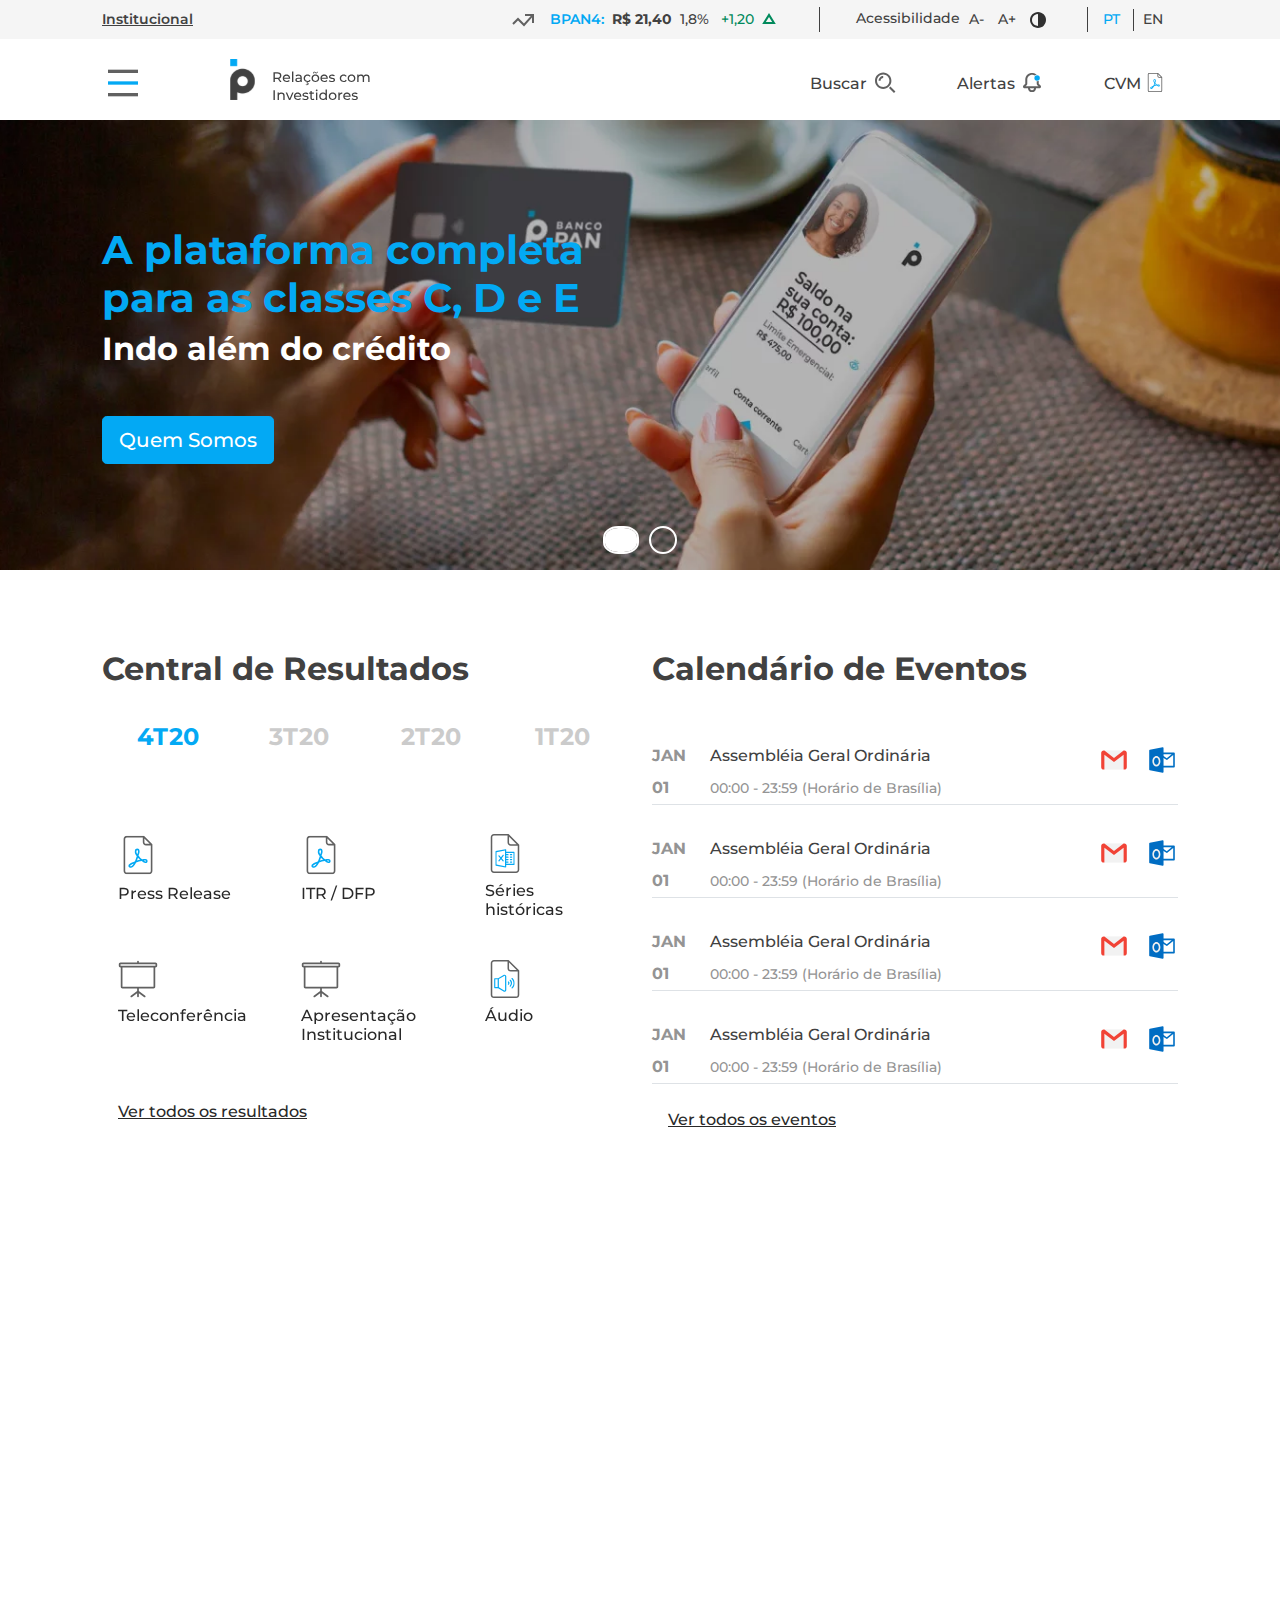
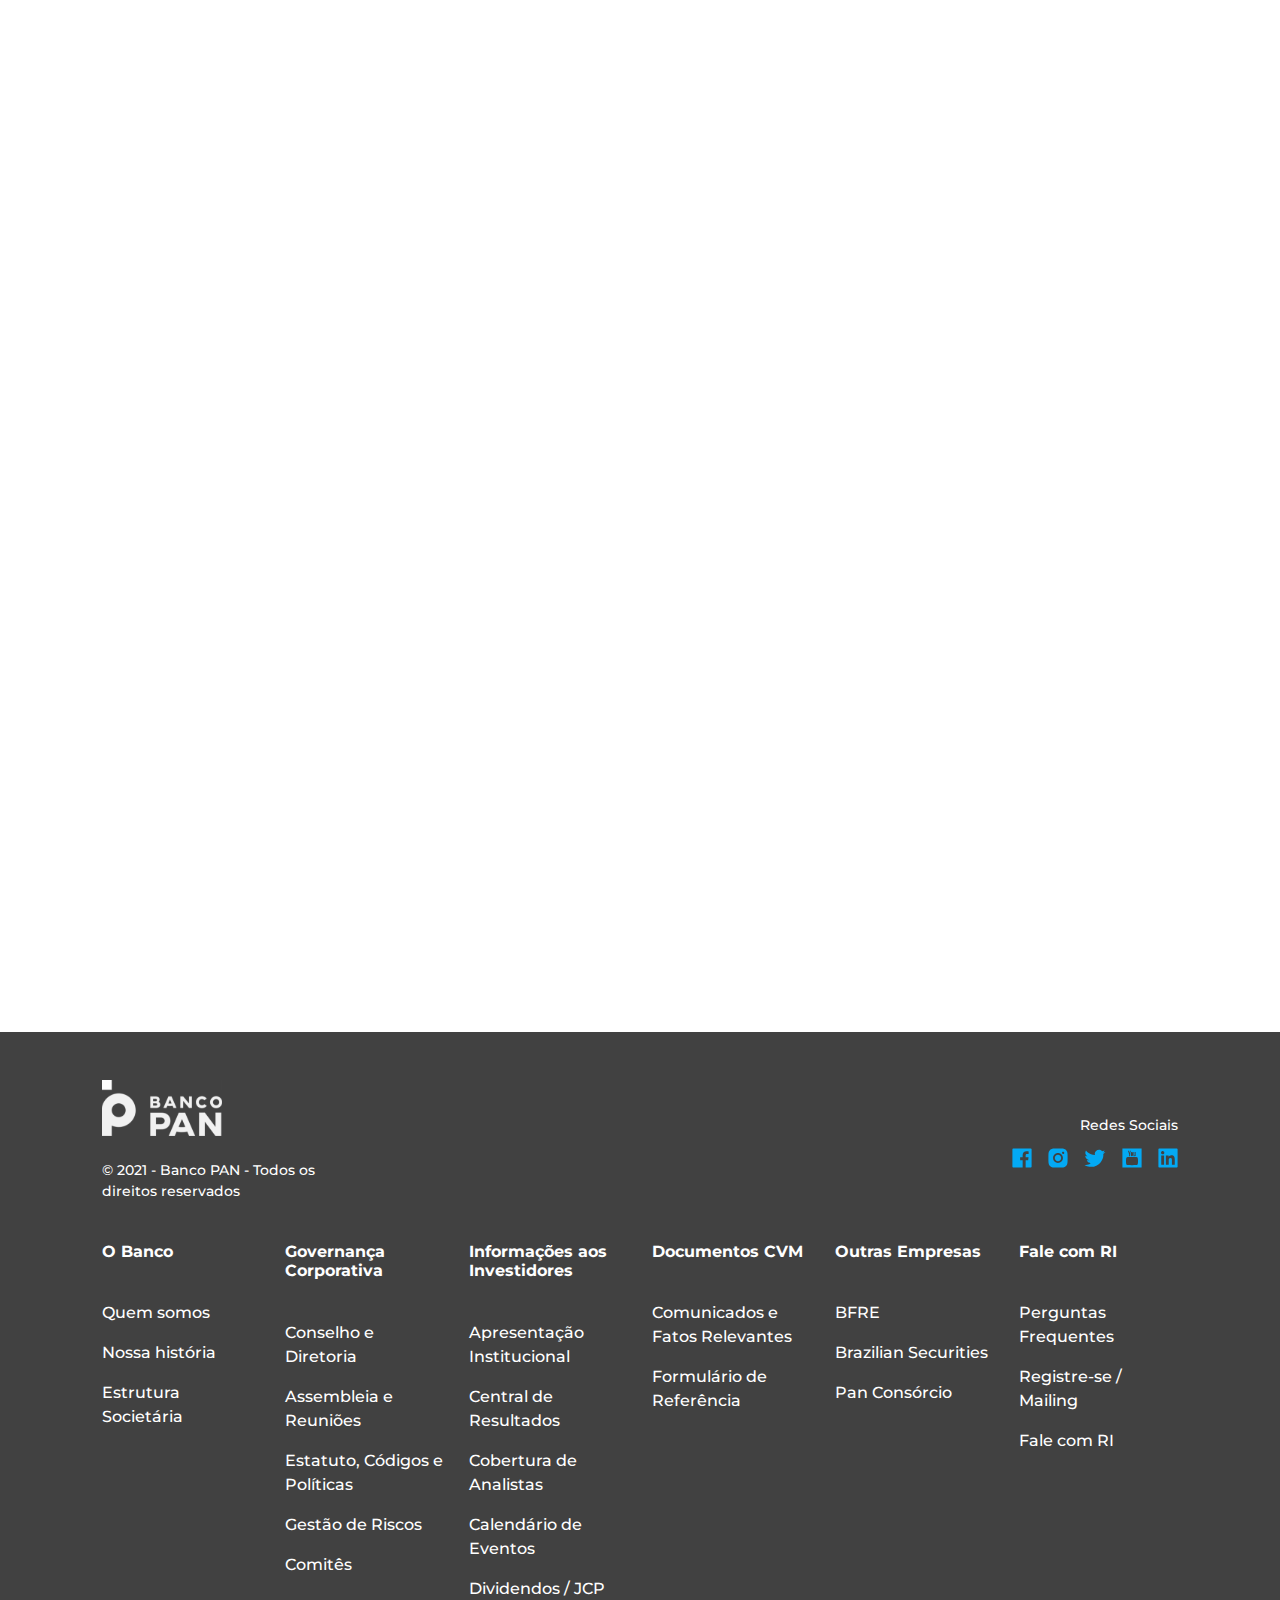
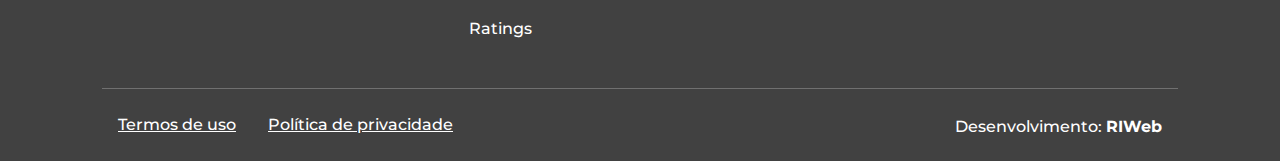
==== commit 78f09d4f: "Final v1" ====
--- a/index.html
+++ b/index.html
@@ -15,99 +15,105 @@
   <body>
 <header id="header">
     <!-- top header -->
-  <div class="top-header d-none d-lg-block container-fluid">
-      <div class="row gx-0 align-items-center">
-
-          <div class="col-1 text-center">
-              <a href="#" class="fw-bold text-dark text-decoration-underline" >Institucional</a>
-          </div>
-
-          <div class="offset-2 col-4 text-center">
-              <div class="content text-center">
-                  <img class="d-inline px-2" src="images/stock.svg" alt="stock">
-                  <div class="d-inline fw-bold text-primary px-1">BPAN4:</div>
-                  <div class="d-inline fw-bolder">R$ 21,40</div>
-                  <span class="d-inline px-1">1,8%</span>
-                  <span class="d-inline text-feedback px-1">+1,20</span>
-                  <img class="d-inline pb-1" src="images/vector2.svg" alt="stock">
-              </div>
-          </div>
-
-          <div class="col-3 text-center border-dark border-start border-end border-1">
-              <div class="content text-center">
-                  <p class="d-inline">Acessibilidade</p>
-                  <button class="btn btn-sm px-1 ">A-</button>
-                  <button class="btn btn-sm px-1 ">A+</button>
-                  <button class="btn btn-sm px-1 pt-1"><img class="" src="images/darkmode.svg" alt="darkmode"></button>
-              </div>
-          </div>
-
-          <div class="col-2 text-center">
-              <div class="content">
-                  <button active class="btn btn-sm text-primary">PT</button>
-                  <span class=" border-start border-1 pb-1 border-dark"></span>
-                  <button class="btn btn-sm">EN</button>
-              </div>
-          </div>
+  <div class="top-header d-none d-lg-block">
+      <div class="container">
+        <div class="row gx-0 py-lg-1 align-items-center">
+
+            <div class="col-1 text-center">
+                <a href="#" class="fw-bold text-dark text-decoration-underline" >Institucional</a>
+            </div>
+
+            <div class="offset-2 offset-xl-3 offset-xxl-5 col-4 col-xl-4 col-xxl-3 text-center">
+                <div class="content text-center">
+                    <img class="d-inline px-2" src="images/stock.svg" alt="stock">
+                    <div class="d-inline fw-bold text-primary px-1">BPAN4:</div>
+                    <div class="d-inline fw-bolder">R$ 21,40</div>
+                    <span class="d-inline px-1">1,8%</span>
+                    <span class="d-inline text-feedback px-1">+1,20</span>
+                    <img class="d-inline pb-1" src="images/vector2.svg" alt="stock">
+                </div>
+            </div>
+
+            <div class="col-3 col-xl-3 col-xxl-2 text-center header-border">
+                <div class="content text-center">
+                    <p class="d-inline">Acessibilidade</p>
+                    <button class="btn btn-sm px-1 ">A-</button>
+                    <button class="btn btn-sm px-1 ">A+</button>
+                    <button class="btn btn-sm px-1 pt-1"><img class="" src="images/darkmode.svg" alt="darkmode"></button>
+                </div>
+            </div>
+
+            <div class="col-2 col-xl-1 text-end text-xl-center">
+                <div class="content">
+                    <button active class="btn btn-sm text-primary">PT</button>
+                    <span class=" border-start border-1 pb-1 border-dark"></span>
+                    <button class="btn btn-sm">EN</button>
+                </div>
+            </div>
+        </div>
       </div>
   </div>
   <!-- top header -->
   <!-- navbar -->
-  <div class="container-fliud">
-      <div class="row py-4 py-lg-3 pb-lg-4 gx-0 justify-content-between justify-content-lg-start align-items-end">
-
-        <div class="col-3 col-lg-1 text-center">
+  <div class="container">
+      <div class="row py-0 py-lg-3 pt-4 pb-3 gx-0 justify-content-between justify-content-xl-start align-items-end">
+
+        <div class="col-3 col-lg-1">
             <button class="btn sidebar-toggle p-0">
-                <img class="mw-100" src="images/nav.svg" alt="nav">
+                <img class="w-100" src="images/nav.svg" alt="nav">
             </button>
         </div>
 
-        <div class="col-4 col-lg-2 pe-3 text-center">
+        <div class="col-5 col-lg-2 text-end">
             <a href="index.html">
                 <img class="mw-100" src="images/brand-content.svg" alt="brand-content">
             </a>
         </div>
 
-        <div class="d-none d-lg-block offset-lg-3 col-lg-2 text-center">
+        <div class="d-none d-lg-block offset-lg-2 offset-xl-4 col-lg-2 col-xl-2 text-end text-xl-end">
             <button class="btn searchbar-toggle">
                 Buscar 
-                <img class="mw-100 px-1 pb-1" src="images/search.svg" alt="search">
+                <img class=" pb-1 ps-1" src="images/search.svg" alt="search">
             </button>
         </div>
 
-        <div class="d-none d-lg-block col-lg-2 text-center">
+        <div class="d-none d-lg-block col-lg-2 col-xl-2 text-xl-center text-end">
             <div class="dropdown">
-              <button class="btn btn-secondary dropdown-toggle" type="button" id="dropdownMenuButton1" data-bs-toggle="dropdown" aria-expanded="false">
+              <button class="btn dropdown-toggle" type="button" id="dropdownMenuButton1" data-bs-toggle="dropdown" aria-expanded="false">
                 Alertas  
-                <img class="mw-100 px-1 pb-1" src="images/alerted.svg" alt="alert">
+                <img class=" pb-1 ps-1" src="images/alerted.svg" alt="alert">
               </button>
-              <ul style="height: 400px;" class="scroll dropdown-menu dropdown-menu-end navbar-nav-scroll shadow py-4" aria-labelledby="dropdownMenuButton1">
-                <li class="user-select-none text-gray px-5">Últimas Atualizações</li>
-                <li class="py-4">
-
-                    <a class="dropdown-item px-5" href="#"><small class="dropdown-item text-gray">29/03/2021</small>Teleconferência 4T20</a>
-                </li>
-                <li class="py-4">
-
-                    <a class="dropdown-item px-5" href="#"><small class="dropdown-item text-gray">29/03/2021</small>Teleconferência 4T20</a>
-                </li>
-                <li class="py-4">
-
-                    <a class="dropdown-item px-5" href="#"><small class="dropdown-item text-gray">29/03/2021</small>Teleconferência 4T20</a>
-                </li>
-                <li class="py-4">
-
-                    <a class="dropdown-item px-5" href="#"><small class="dropdown-item text-gray">29/03/2021</small>Teleconferência 4T20</a>
-                </li>
-                <li><a class="nav-link text-nowrap px-5" href="#">Ver mais atualizações</a></li>
+              <ul style="max-height: 70vh; width: 400px;" class="scroll px-4 dropdown-menu dropdown-menu-end navbar-nav-scroll shadow-lg pt-4" aria-labelledby="dropdownMenuButton1">
+                <li class="user-select-none d-flex px-3 justify-content-between text-gray">
+                  <div>Últimas Atualizações</div>
+                  <button type="button" class="btn-close" data-bs-toggle="dropdown" aria-label="Close"></button>
+                </li>
+
+                <li class="alert-item">
+
+                    <a class="dropdown-item text-wrap" href="#"><small class="dropdown-item text-gray">29/03/2021</small>Teleconferência 4T20</a>
+                </li>
+                <li class="alert-item">
+
+                    <a class="dropdown-item text-wrap" href="#"><small class="dropdown-item text-gray">29/03/2021</small>Teleconferência 4T20</a>
+                </li>
+                <li class="alert-item">
+
+                    <a class="dropdown-item text-wrap" href="#"><small class="dropdown-item text-gray">29/03/2021</small>Teleconferência 4T20</a>
+                </li>
+                <li class="alert-item">
+
+                    <a class="dropdown-item text-wrap" href="#"><small class="dropdown-item text-gray">29/03/2021</small>Teleconferência 4T20</a>
+                </li>
+                <li><a class="nav-link text-nowrap text-primary py-3" href="#">Ver mais atualizações</a></li>
               </ul>
             </div>
         </div>
 
-        <div class="d-none d-lg-block col-lg-2 text-center">
+        <div class="d-none d-lg-block col-lg-2 col-xl-1 text-end">
             <button class="btn">
-                CVM  
-                <img class="mw-100 px-1 pb-1" src="images/pdf 1.svg" alt="pdf 1">
+                CVM
+                <img class="pb-1" src="images/pdf 1.svg" alt="pdf 1">
             </button>
         </div>
 
@@ -117,8 +123,8 @@
   <!-- navbar -->
   <!-- navbar-aside -->
   <aside class="sidebar">
-    <div class="sidebar-header d-flex align-items-center justify-content-between px-5 justify-content-lg-between pt-7 py-4 bg-dark">
-    <button class="close-btn btn">
+    <div class="sidebar-header d-flex align-items-center justify-content-start px-5 justify-content-lg-center pt-8 py-4 bg-dark">
+    <button class="close-btn me-5 me-lg-7 btn">
       <img class="mw-100" src="images/close.svg" alt="close">
     </button>
     <a href="index.html"><img class="mw-100" src="images/brand-white.svg" alt="brand">
@@ -134,7 +140,7 @@
                 <div class="input-group">
                     <input type="text" class="form-control" placeholder="" aria-label="Search Button" aria-describedby="search-btn2">
                     <button type="submit" class="btn" id="search-btn2">
-                        <img class="mw-100 px-1 pb-1" src="images/search.svg" alt="search">
+                        <img class="mw-100px-1 pb-1" src="images/search.svg" alt="search">
                     </button>
                   </div>
               </form>
@@ -146,34 +152,38 @@
               </button> -->
               <div class="dropdown text-center">
                 <button class="btn btn-secondary dropdown-toggle" type="button" id="dropdownMenuButton1" data-bs-toggle="dropdown" aria-expanded="false">
-                  <img class="mw-100 px-1 pb-1" src="images/alerted.svg" alt="alert">
+                  <img class=" pb-1" src="images/alerted.svg" alt="alert">
                 </button>
-                <ul class="dropdown-menu navbar-nav-scroll dropdown-menu-end shadow py-4" aria-labelledby="dropdownMenuButton1">
-                  <li class="user-select-none text-gray px-5">Últimas Atualizações</li>
-                  <li class="py-4">
-
-                      <a class="dropdown-item px-5" href="#"><small class="dropdown-item text-gray">29/03/2021</small>Teleconferência 4T20</a>
+                <ul style="max-height: 50vh; min-width: 350px;" class="scroll px-4 dropdown-menu dropdown-menu-end navbar-nav-scroll shadow-lg pt-4" aria-labelledby="dropdownMenuButton1">
+                  <li class="user-select-none d-flex px-3 justify-content-between text-gray">
+                    <div>Últimas Atualizações</div>
+                    <button type="button" class="btn-close" data-bs-toggle="dropdown" aria-label="Close"></button>
                   </li>
-                  <li class="py-4">
-
-                      <a class="dropdown-item px-5" href="#"><small class="dropdown-item text-gray">29/03/2021</small>Teleconferência 4T20</a>
+
+                  <li class="alert-item">
+
+                      <a class="dropdown-item text-wrap" href="#"><small class="dropdown-item text-gray">29/03/2021</small>Teleconferência 4T20</a>
                   </li>
-                  <li class="py-4">
-
-                      <a class="dropdown-item px-5" href="#"><small class="dropdown-item text-gray">29/03/2021</small>Teleconferência 4T20</a>
+                  <li class="alert-item">
+
+                      <a class="dropdown-item text-wrap" href="#"><small class="dropdown-item text-gray">29/03/2021</small>Teleconferência 4T20</a>
                   </li>
-                  <li class="py-4">
-
-                      <a class="dropdown-item px-5" href="#"><small class="dropdown-item text-gray">29/03/2021</small>Teleconferência 4T20</a>
+                  <li class="alert-item">
+
+                      <a class="dropdown-item text-wrap" href="#"><small class="dropdown-item text-gray">29/03/2021</small>Teleconferência 4T20</a>
                   </li>
-                  <li><a class="nav-link text-nowrap px-5" href="#">Ver mais atualizações</a></li>
+                  <li class="alert-item">
+
+                      <a class="dropdown-item text-wrap" href="#"><small class="dropdown-item text-gray">29/03/2021</small>Teleconferência 4T20</a>
+                  </li>
+                  <li><a class="nav-link text-nowrap text-primary py-3" href="#">Ver mais atualizações</a></li>
                 </ul>
               </div>
           </div>
 
           <div class="col-2">
               <button class="btn">
-                  <img class="mw-100 px-1 pb-1" src="images/pdf 1.svg" alt="pdf 1">
+                  <img class=" pb-1" src="images/pdf 1.svg" alt="pdf 1">
               </button>
           </div>
 
@@ -184,7 +194,7 @@
     <!-- nav accordion -->
     <!-- nav accordion -->
     <!-- nav accordion -->
-    <div class="accordion accordion-flush ps-3 ps-lg-8 mt-4 mt-lg-7" id="accordionNav1">
+    <div class="accordion accordion-flush ps-4 ps-lg-8 mt-4 mt-lg-7" id="accordionNav1">
       <div class="accordion-item">
         <h2 class="accordion-header" id="nav-heading1">
           <button class="accordion-button collapsed" type="button" data-bs-toggle="collapse" data-bs-target="#nav-collapse1" aria-expanded="false" aria-controls="nav-collapse1">
@@ -193,7 +203,7 @@
         </h2>
         <div id="nav-collapse1" class="accordion-collapse collapse" aria-labelledby="nav-heading1" data-bs-parent="#accordionNav1">
           <div class="accordion-body">
-            <ul class="ps-5 navbar-nav">
+            <ul class="ps-3 navbar-nav">
               <li class="nav-item">
                   <a href="quem-somos.html" class="nav-link">Quem somos</a>
               </li>
@@ -215,7 +225,7 @@
         </h2>
         <div id="nav-collapse2" class="accordion-collapse collapse" aria-labelledby="nav-heading2" data-bs-parent="#accordionNav1">
           <div class="accordion-body">
-            <ul class="ps-6 navbar-nav">
+            <ul class="ps-3 navbar-nav">
               <li class="nav-item">
                   <a href="conselho-e-diretoria.html" class="nav-link">Conselho e Diretoria</a>
               </li>
@@ -238,7 +248,7 @@
         </div>
       </div>
       <!-- normal link -->
-      <a class="nav-link ps-7 fw-bolder text-dark ps-lg-7 ms-1" href="#">Sustentabilidade</a>
+      <a class="nav-link fw-bolder text-dark ms-2 ms-lg-4" href="#">Sustentabilidade</a>
       <div class="accordion-item">
         <h2 class="accordion-header" id="nav-heading3">
           <button class="accordion-button collapsed" type="button" data-bs-toggle="collapse" data-bs-target="#nav-collapse3" aria-expanded="false" aria-controls="nav-collapse3">
@@ -247,7 +257,7 @@
         </h2>
         <div id="nav-collapse3" class="accordion-collapse collapse" aria-labelledby="nav-heading3" data-bs-parent="#accordionNav1">
           <div class="accordion-body">
-            <ul class="ps-6 navbar-nav">
+            <ul class="ps-3 navbar-nav">
               <li class="nav-item">
                   <a href="#" class="nav-link">Apresentação Institucional</a>
               </li>
@@ -281,7 +291,7 @@
         </h2>
         <div id="nav-collapse4" class="accordion-collapse collapse" aria-labelledby="nav-heading4" data-bs-parent="#accordionNav1">
           <div class="accordion-body">
-            <ul class="ps-6 navbar-nav">
+            <ul class="ps-3 navbar-nav">
               <li class="nav-item">
                   <a href="#" class="nav-link">Comunicados e Fatos Relevantes</a>
               </li>
@@ -300,7 +310,7 @@
         </h2>
         <div id="nav-collapse5" class="accordion-collapse collapse" aria-labelledby="nav-heading5" data-bs-parent="#accordionNav1">
           <div class="accordion-body">
-            <ul class="ps-6 navbar-nav">
+            <ul class="ps-3 navbar-nav">
               <li class="nav-item">
                   <a href="#" class="nav-link">BFRE</a>
               </li>
@@ -323,7 +333,7 @@
         </h2>
         <div id="nav-collapse6" class="accordion-collapse collapse" aria-labelledby="nav-heading6" data-bs-parent="#accordionNav1">
           <div class="accordion-body">
-            <ul class="ps-6 navbar-nav">
+            <ul class="ps-3 navbar-nav">
               <li class="nav-item">
                   <a href="#" class="nav-link">Perguntas Frequentes</a>
               </li>
@@ -385,11 +395,12 @@
               <button type="submit" class="btn" id="search-btn2">
                   <img class="mw-100 px-1 pb-1" src="images/searchblue.svg" alt="searchblue">
               </button>
-              <input type="text" class="form-control border-bottom border-1 border-gray" placeholder="Ex. CVM" aria-label="Search Button" aria-describedby="search-btn2">
+              <input type="text" class="form-control border-bottom border-1 border-gray" placeholder="Ex. CVM" aria-label="Search Button" aria-describedby="searchHelp">
               <button class="btn close-search" id="search-close">
                   <img class="mw-100 px-1 pb-1" src="images/closedark.svg" alt="searchblue">
               </button>
             </div>
+              <div id="searchHelp" class="ps-5 form-text text-start">Aperte enter para pesquisar</div>
         </form>
       </div>
   </div>
@@ -399,6 +410,7 @@
   <!-- header ends here -->
   <!-- header ends here -->
   <!-- header ends here -->
+  
 
       <!-- carousel -->
       <div class="bannercarousel container-fluid px-0">
--- a/css/main.css
+++ b/css/main.css
@@ -1,5 +1,26 @@
 @import url("https://fonts.googleapis.com/css2?family=Montserrat:ital,wght@0,100;0,200;0,300;0,400;0,500;0,600;0,700;0,800;0,900;1,100;1,200;1,300;1,400;1,500;1,600;1,700;1,800;1,900&display=swap");
 .top-header {
+  background: #F5F5F5; }
+  .top-header .header-border {
+    position: relative; }
+    .top-header .header-border::before {
+      content: '';
+      top: 10%;
+      left: 0;
+      width: 1px;
+      height: 80%;
+      background-color: #414141;
+      position: absolute; }
+    .top-header .header-border::after {
+      content: '';
+      top: 10%;
+      right: 0;
+      width: 1px;
+      height: 80%;
+      background-color: #414141;
+      position: absolute; }
+
+.section-light {
   background: #F5F5F5; }
 
 .finance h6, .finance .h6 {
@@ -70,8 +91,8 @@
     .accordion-button {
       padding: 1rem 0rem !important; } }
 
-.cards, .cards .accordion-body {
-  background-color: #F5F5F5; }
+.cards, .cards .accordion-body, .cards .accordion-button {
+  background-color: #F5F5F5 !important; }
 
 .cards .accordion-button {
   padding: .5rem 0rem !important; }
@@ -98,13 +119,16 @@
 li::marker {
   color: #03A9F4; }
 
+.chart-section {
+  background: #F5F5F5; }
+
 .resultscarousel .carousel-buttons .nav-link {
   border-radius: 6px; }
   @media (max-width: 991px) {
     .resultscarousel .carousel-buttons .nav-link {
       margin-right: 10px;
       margin-left: 10px;
-      align-items: fle; } }
+      align-items: flex-end; } }
 .resultscarousel .carousel-buttons .nav-link:hover {
   box-shadow: 0 0 10px rgba(0, 0, 0, 0.4); }
 .resultscarousel a:hover img {
@@ -182,6 +206,8 @@
 
 .tabs-letter .accordion-button {
   padding: 1rem 0rem; }
+.tabs-letter .accordion-body {
+  background: #F5F5F5; }
 
 aside .accordion-item, footer .accordion-item, .cards .accordion-item {
   border: 0px !important; }
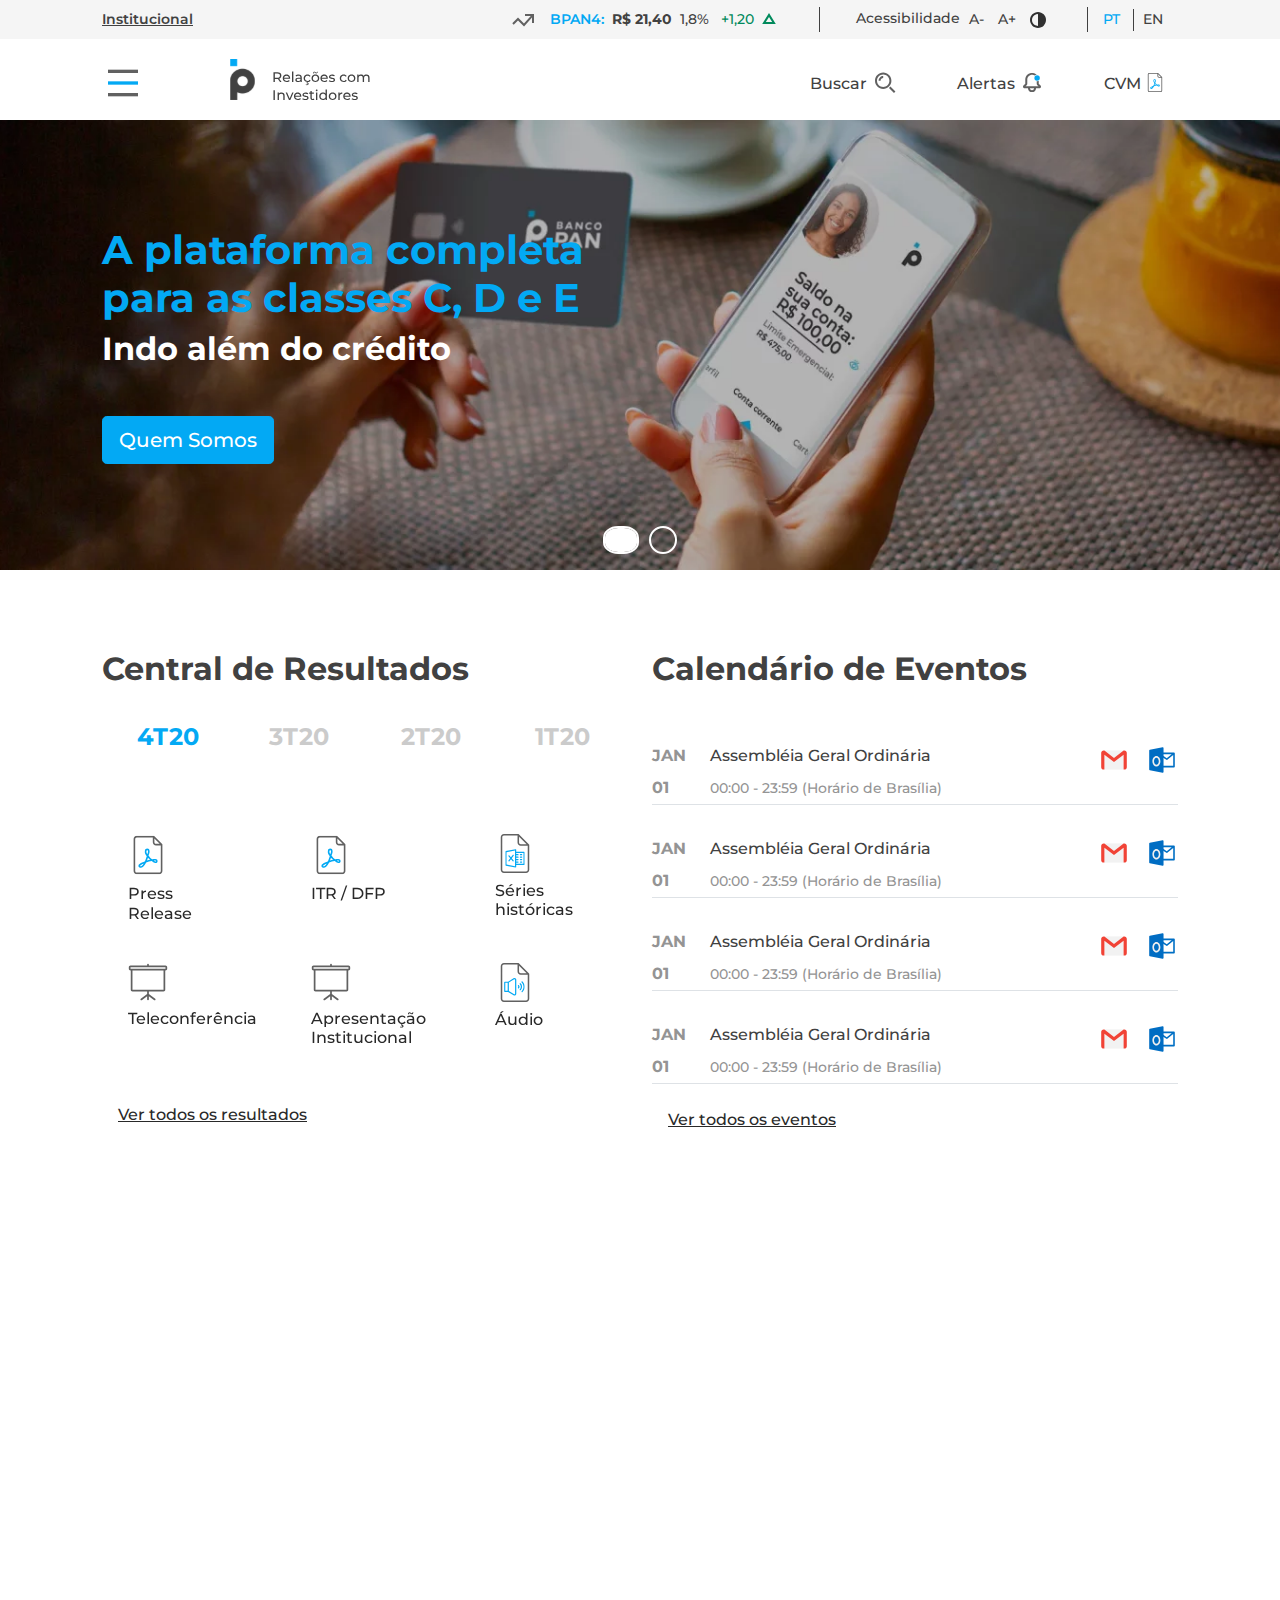
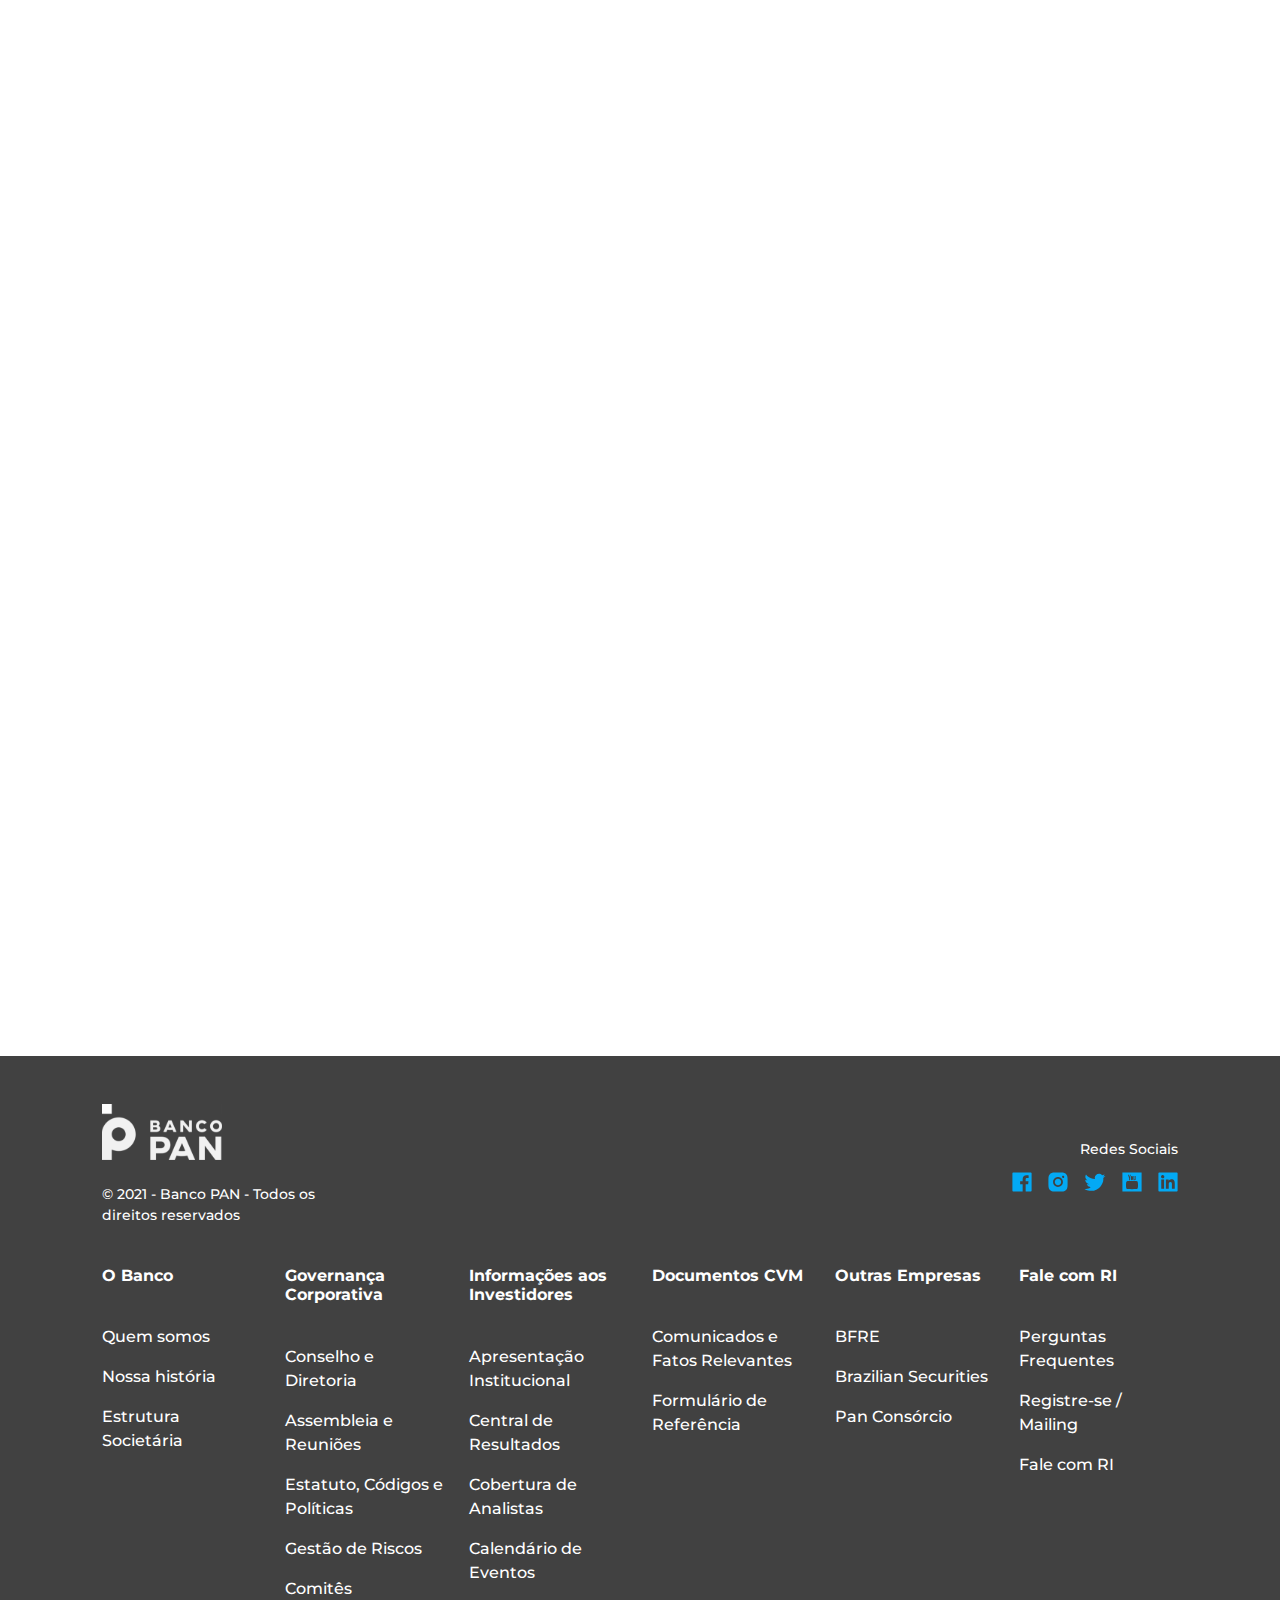
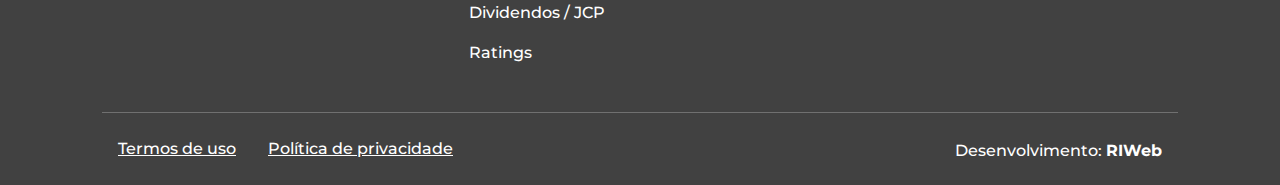
==== commit 8a85cc75: "Final v1" ====
--- a/index.html
+++ b/index.html
@@ -882,7 +882,7 @@
 
             <div class="tab-content" id="pills-tabContent">
               <div class="tab-pane fade show active" id="pills-home" role="tabpanel" aria-labelledby="pills-home-tab">
-                <div class="row align-items-start gy-4 mb-4">
+                <div class="row align-items-start gy-4 pb-4">
                   <div class="col-12 col-lg-6 col-xl-4">
                     <p class="mt-0 pt-lg-3">Longo histórico no crédito para classes C, D e E no Brazil, com forte posicionamento de mercado</p>
                     <div class="accordion accordion-flush mb-5" id="accordionFlushExample0">
@@ -998,7 +998,7 @@
                 </div>
               </div>
               <div class="tab-pane fade" id="pills-profile" role="tabpanel" aria-labelledby="pills-profile-tab">
-                <div class="row align-items-start gy-4 mb-4">
+                <div class="row align-items-start gy-4 pb-4">
                   <div class="col-12 col-lg-6 col-xl-4">
                     <p class="mt-0 pt-lg-3">Longo histórico no crédito para classes C, D e E no Brazil, com forte posicionamento de mercado</p>
                     <div class="accordion accordion-flush mb-5" id="accordionFlushExample">
--- a/css/main.css
+++ b/css/main.css
@@ -123,11 +123,11 @@
   background: #F5F5F5; }
 
 .resultscarousel .carousel-buttons .nav-link {
-  border-radius: 6px; }
+  border-radius: 6px;
+  margin-right: 10px;
+  margin-left: 10px; }
   @media (max-width: 991px) {
     .resultscarousel .carousel-buttons .nav-link {
-      margin-right: 10px;
-      margin-left: 10px;
       align-items: flex-end; } }
 .resultscarousel .carousel-buttons .nav-link:hover {
   box-shadow: 0 0 10px rgba(0, 0, 0, 0.4); }
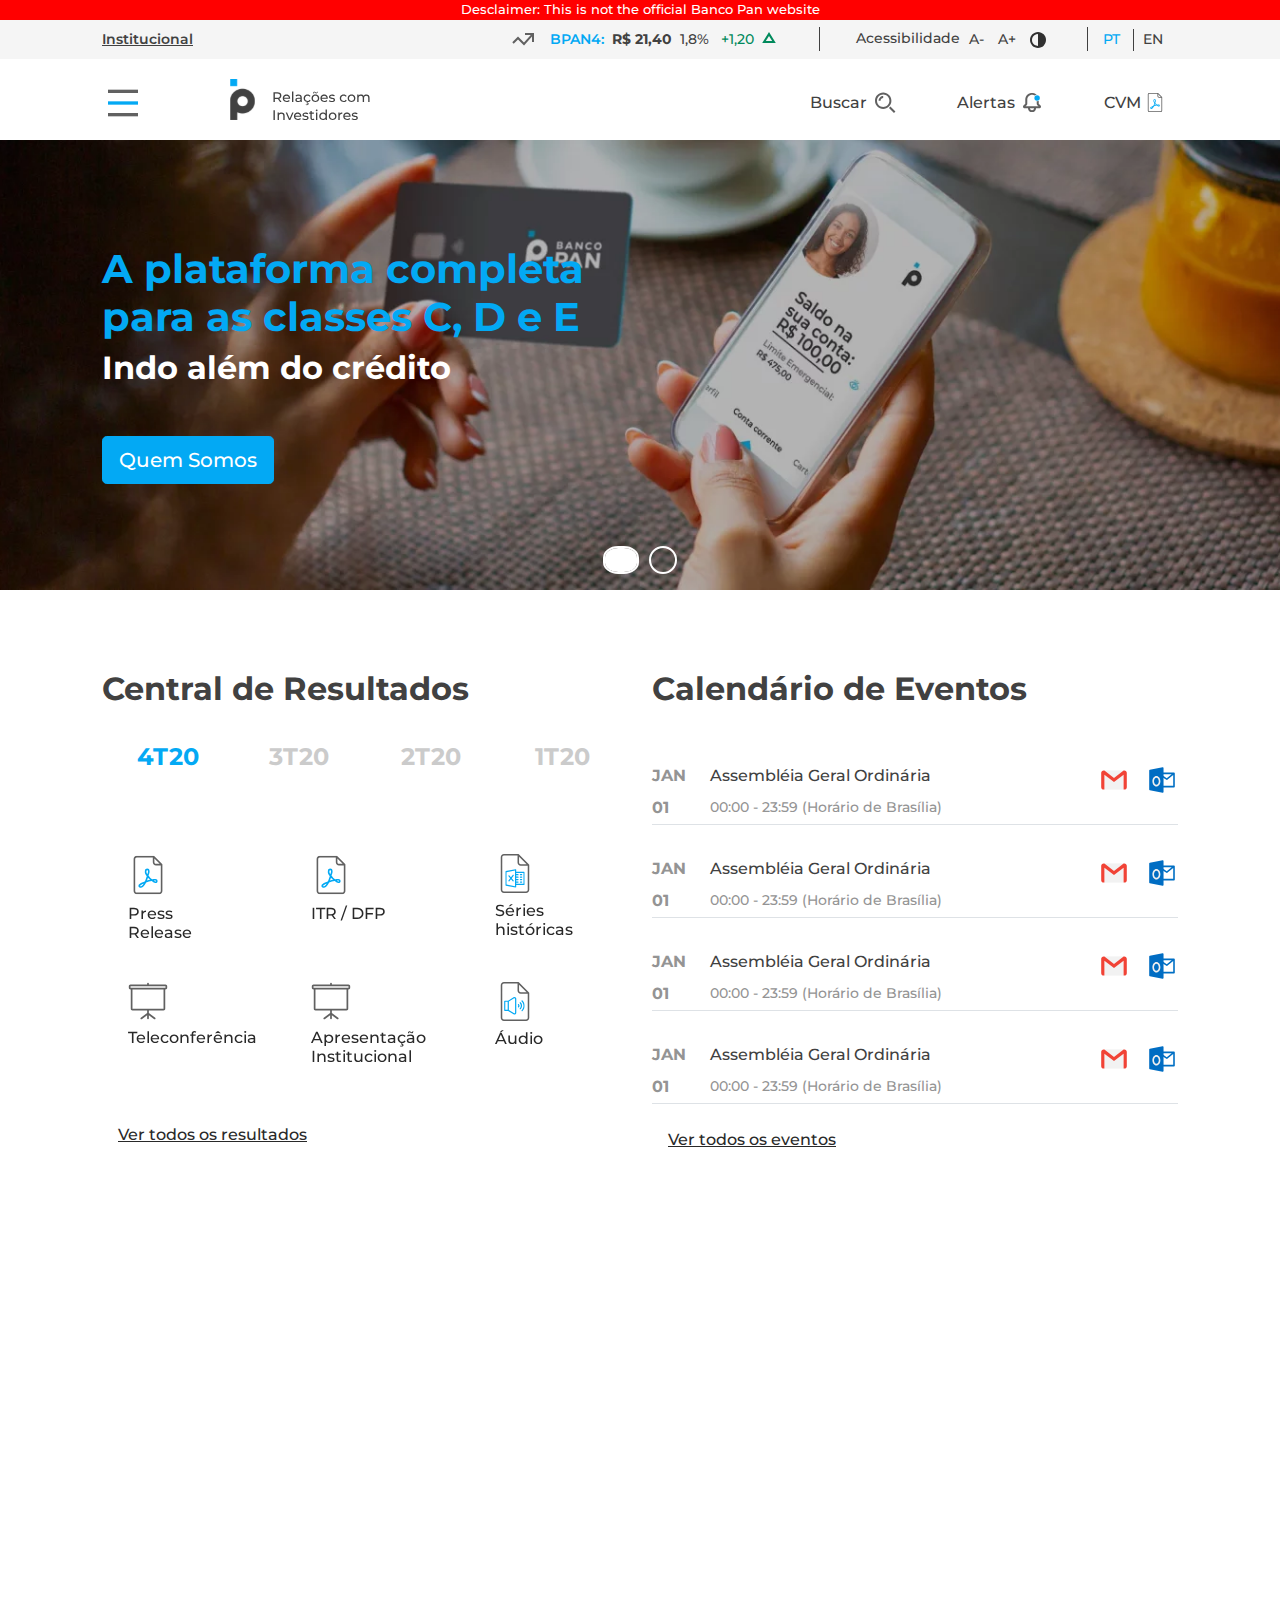
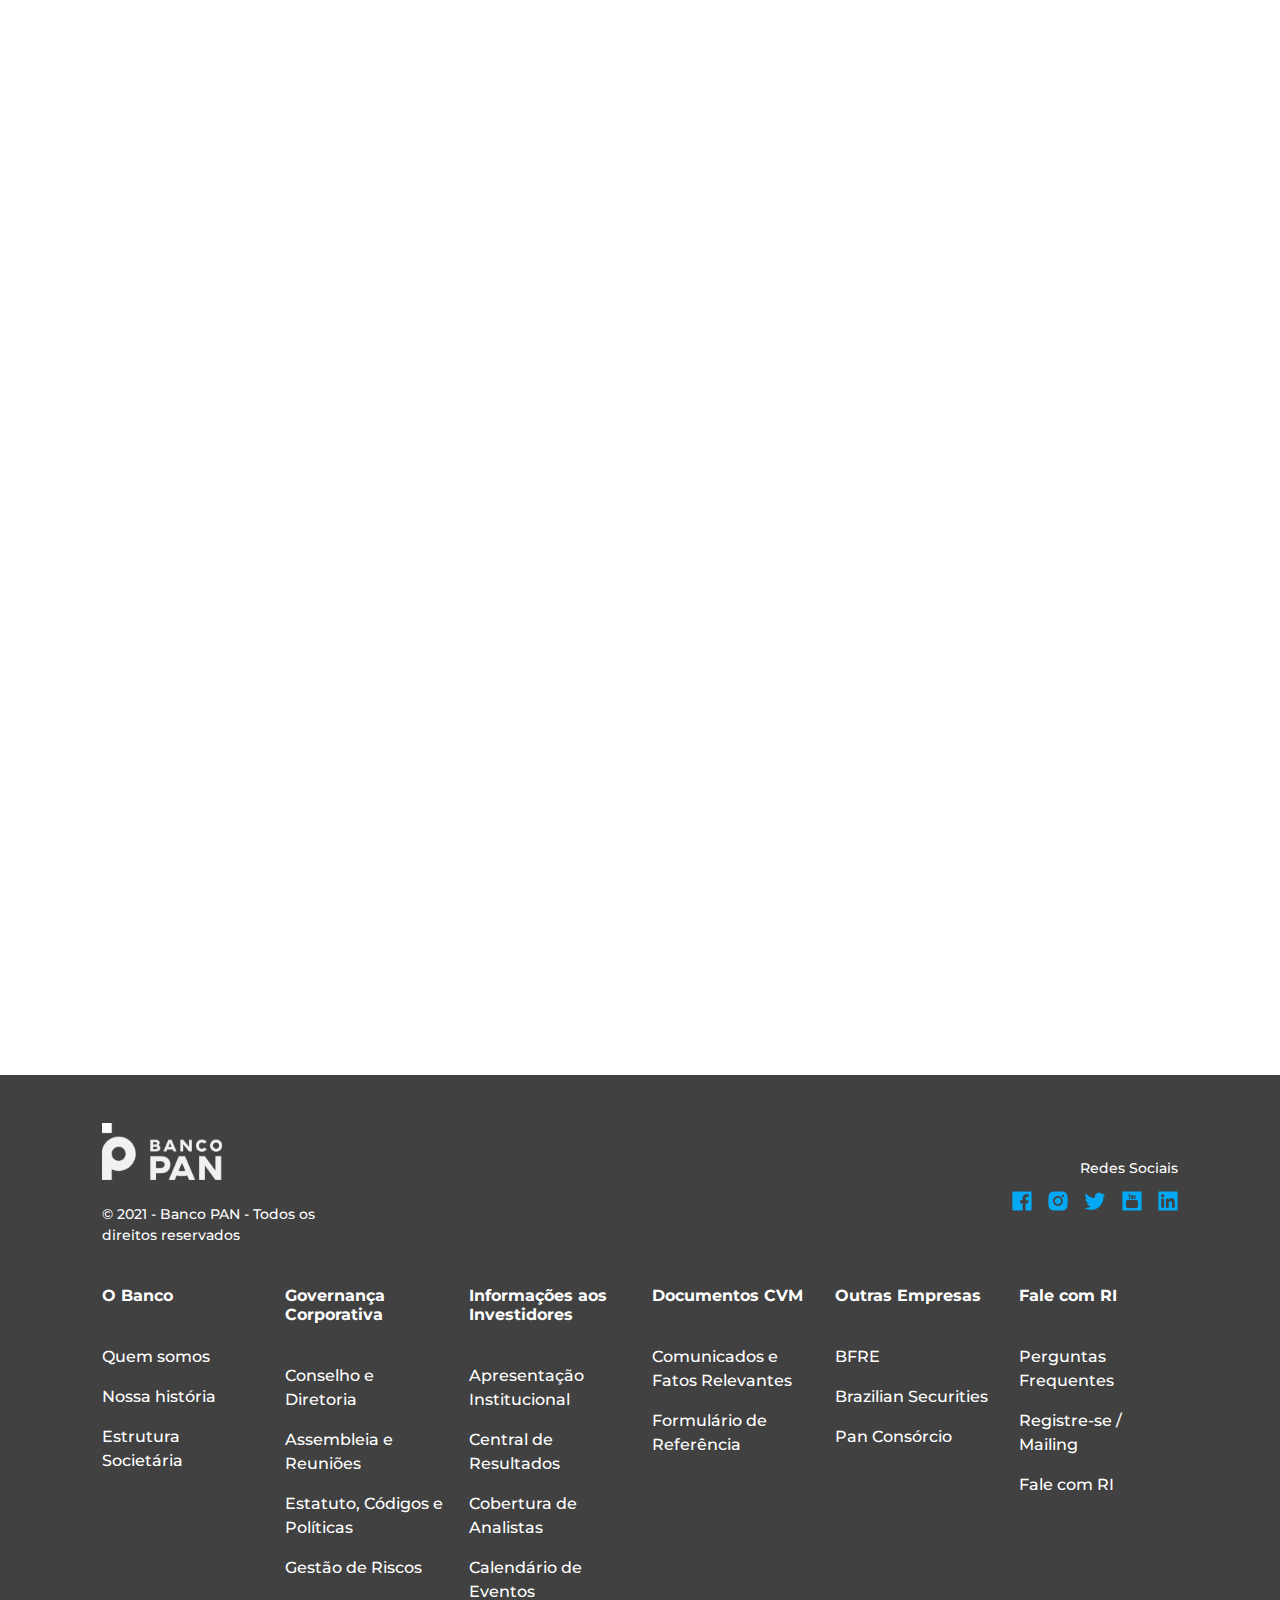
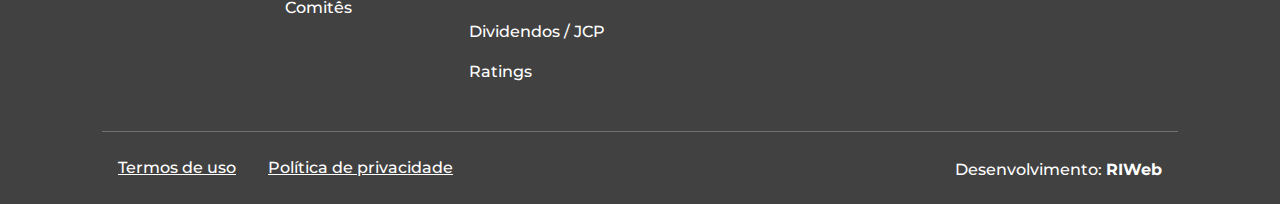
==== commit 4f2e2450: "" ====
--- a/index.html
+++ b/index.html
@@ -13,6 +13,7 @@
   </head>
   
   <body>
+    <div id="desclaimer" style="text-align: center; background-color: red; color: #ffffff; font-size: small;">Desclaimer: This is not the official Banco Pan website</div>
 <header id="header">
     <!-- top header -->
   <div class="top-header d-none d-lg-block">
@@ -374,7 +375,7 @@
     </div>
 
     <!-- language -->
-    <div class="d-block ps-4 d-lg-none">
+    <div class="d-block ps-4 d-lg-none mb-8 mb-8 mb-8">
         <div class="content">
             <button active class="btn btn-sm text-primary">PT</button>
             <span class=" border-start border-1 pb-1 border-dark"></span>
@@ -1190,7 +1191,7 @@
                     <input required type="text" id="email" placeholder="Ex: amandasantos@gmail.com" name="email" class="form-control mb-4">
                     <label for="#phone">Telephone*</label>
                     <input required type="text" id="phone" placeholder="Ex: (11) 1234-5678" name="phone" class="form-control mb-4">
-                    <h6 class="mb-0">Prefil</h6>
+                    <h6 class="mb-2">Prefil</h6>
                     <select class="form-select" aria-label="Default select example">
                       <option selected>Selecionar</option>
                       <option value="1">One</option>
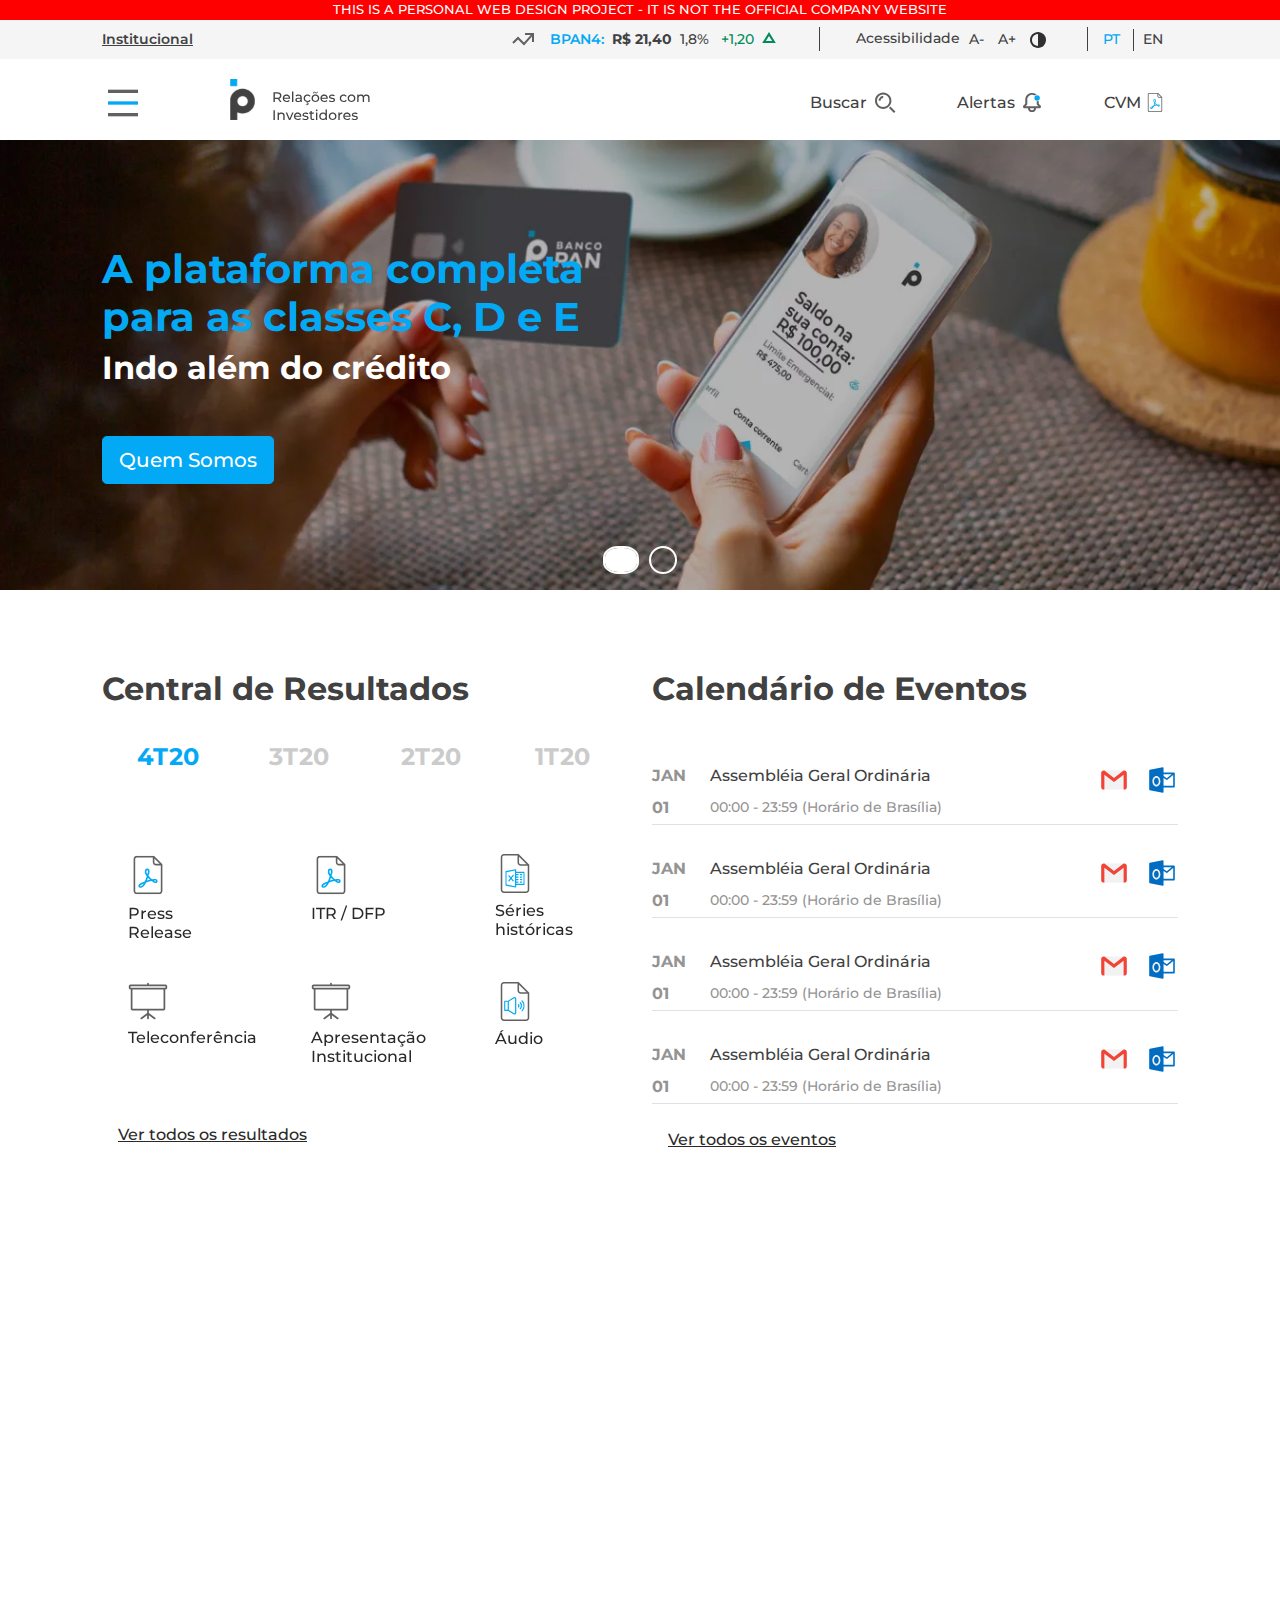
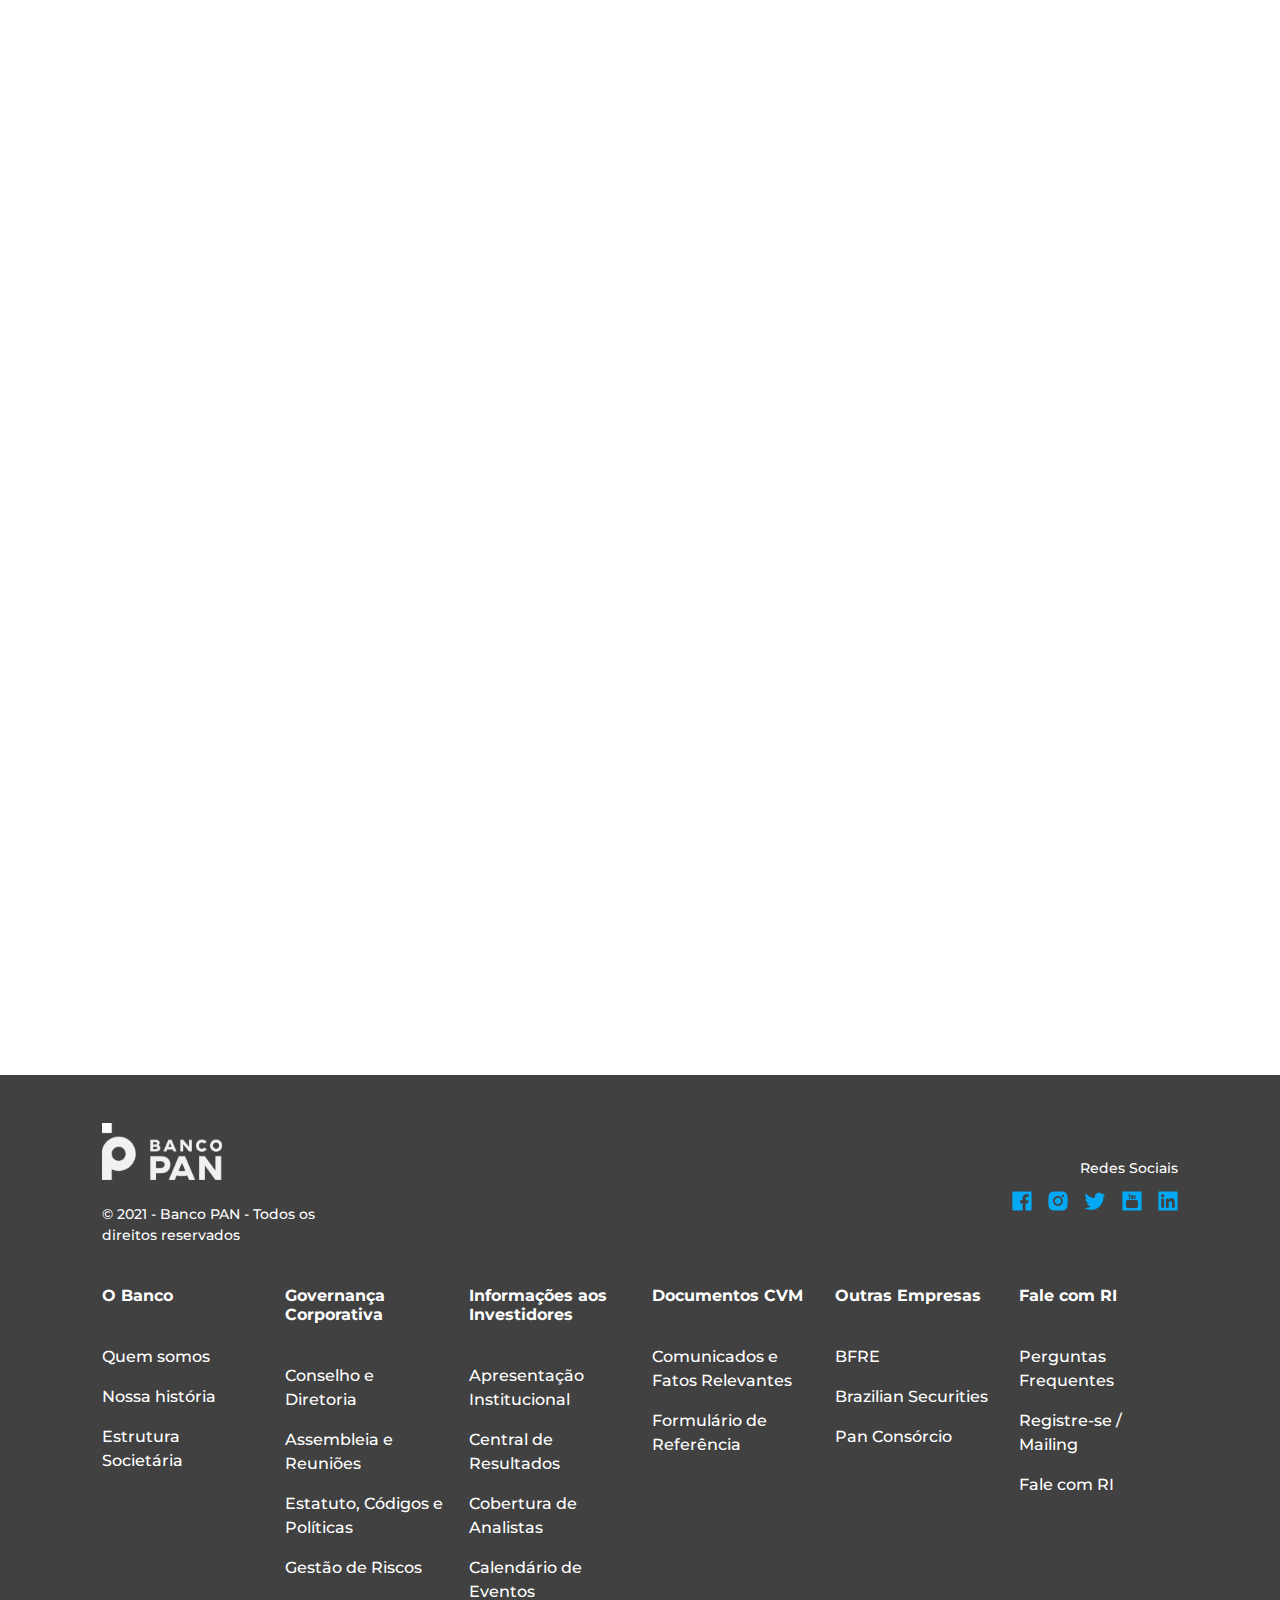
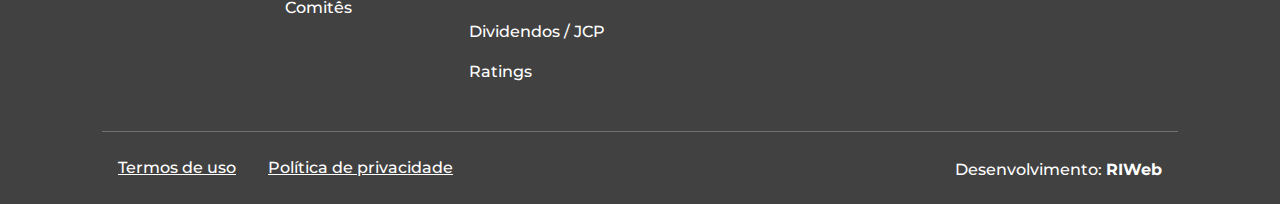
==== commit 04453a58: "Changed disclaimer" ====
--- a/index.html
+++ b/index.html
@@ -13,7 +13,7 @@
   </head>
   
   <body>
-    <div id="desclaimer" style="text-align: center; background-color: red; color: #ffffff; font-size: small;">Desclaimer: This is not the official Banco Pan website</div>
+    <div id="desclaimer" style="text-align: center; background-color: red; color: #ffffff; font-size: small;">THIS IS A PERSONAL WEB DESIGN PROJECT - IT IS NOT THE OFFICIAL COMPANY WEBSITE</div>
 <header id="header">
     <!-- top header -->
   <div class="top-header d-none d-lg-block">
